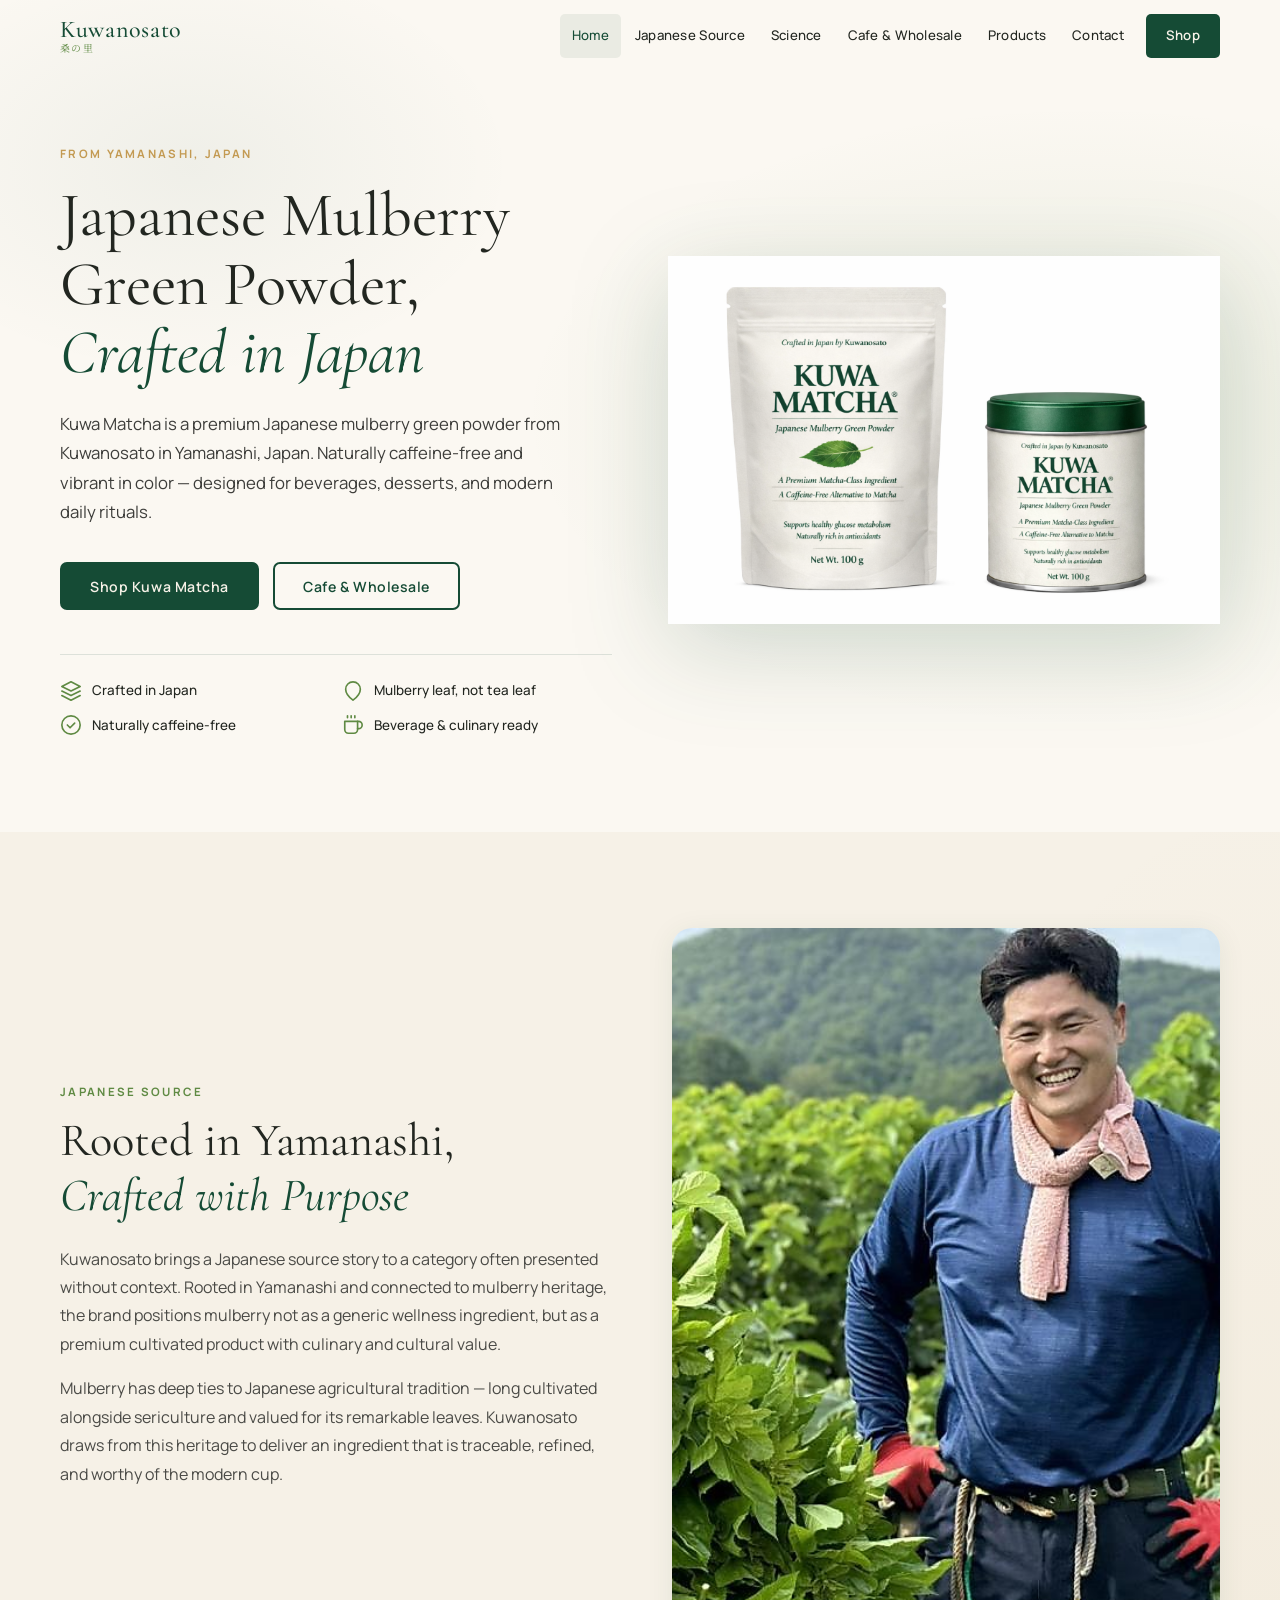
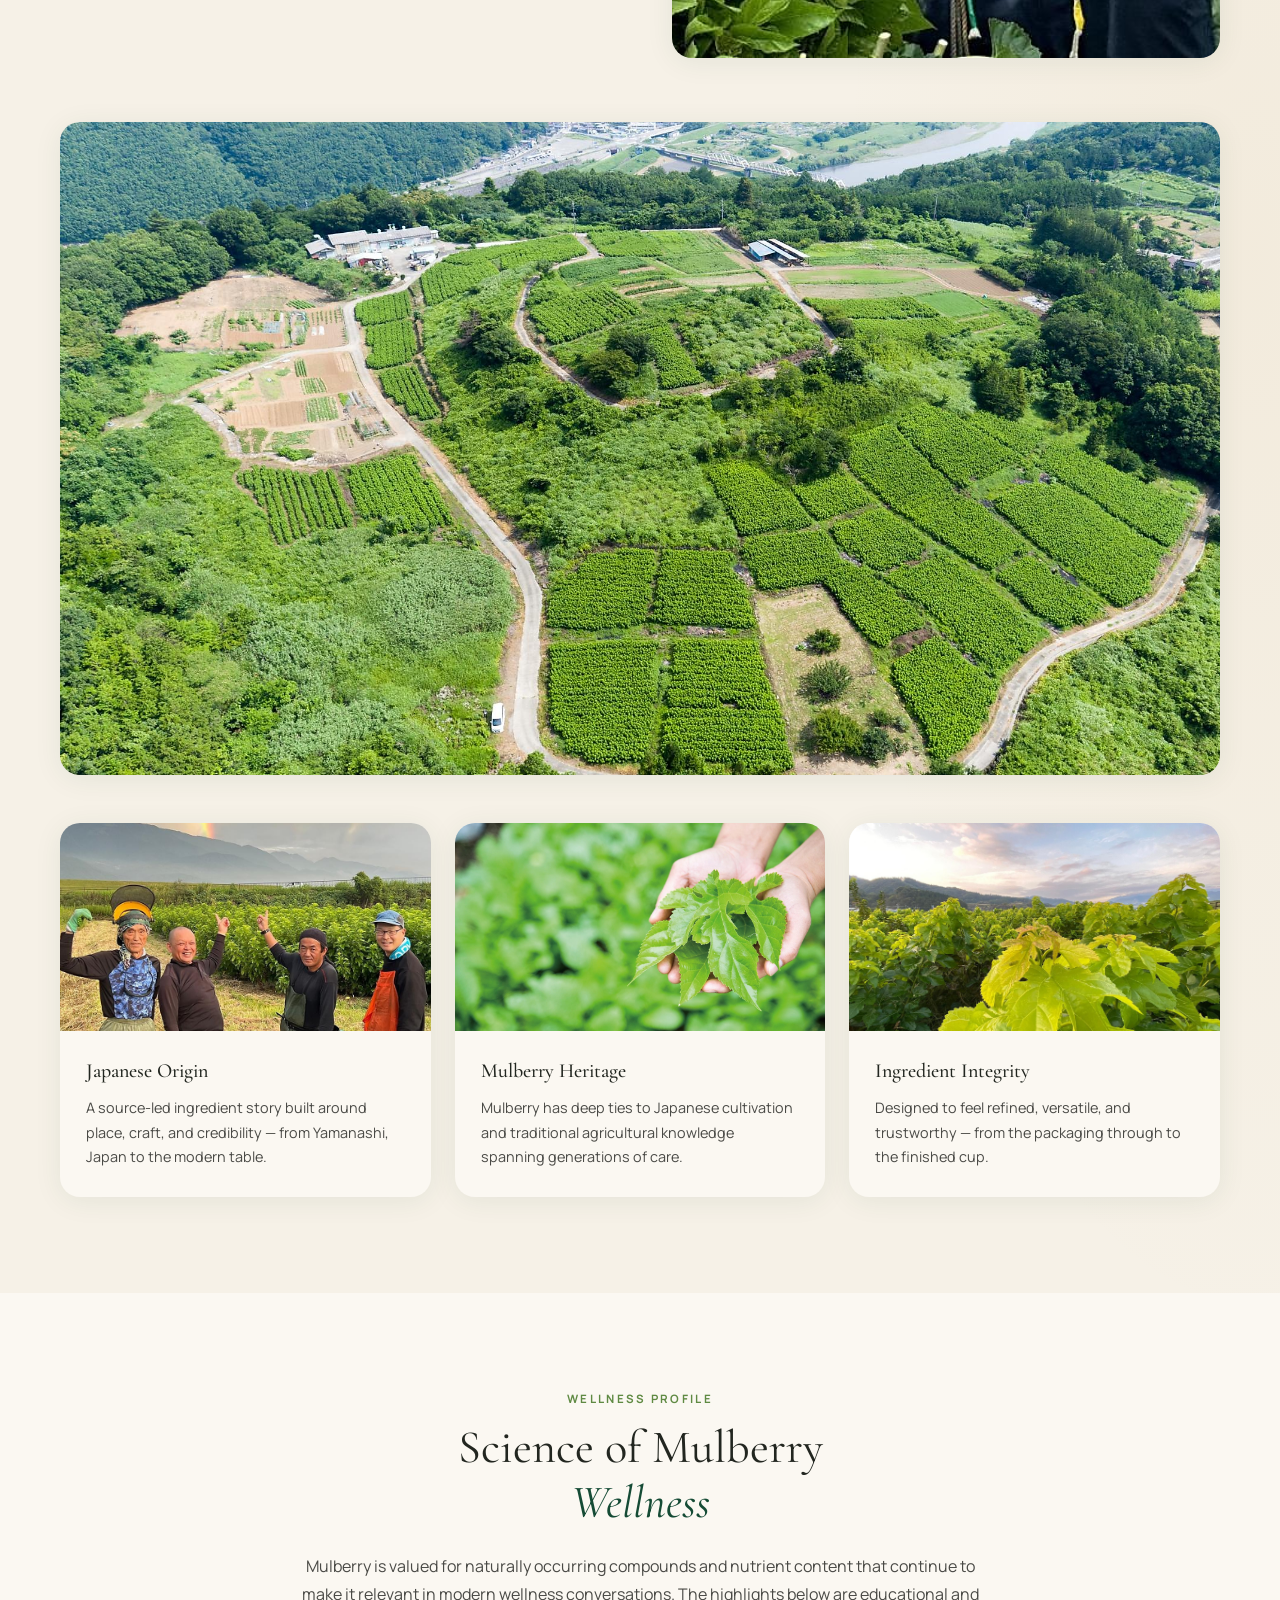
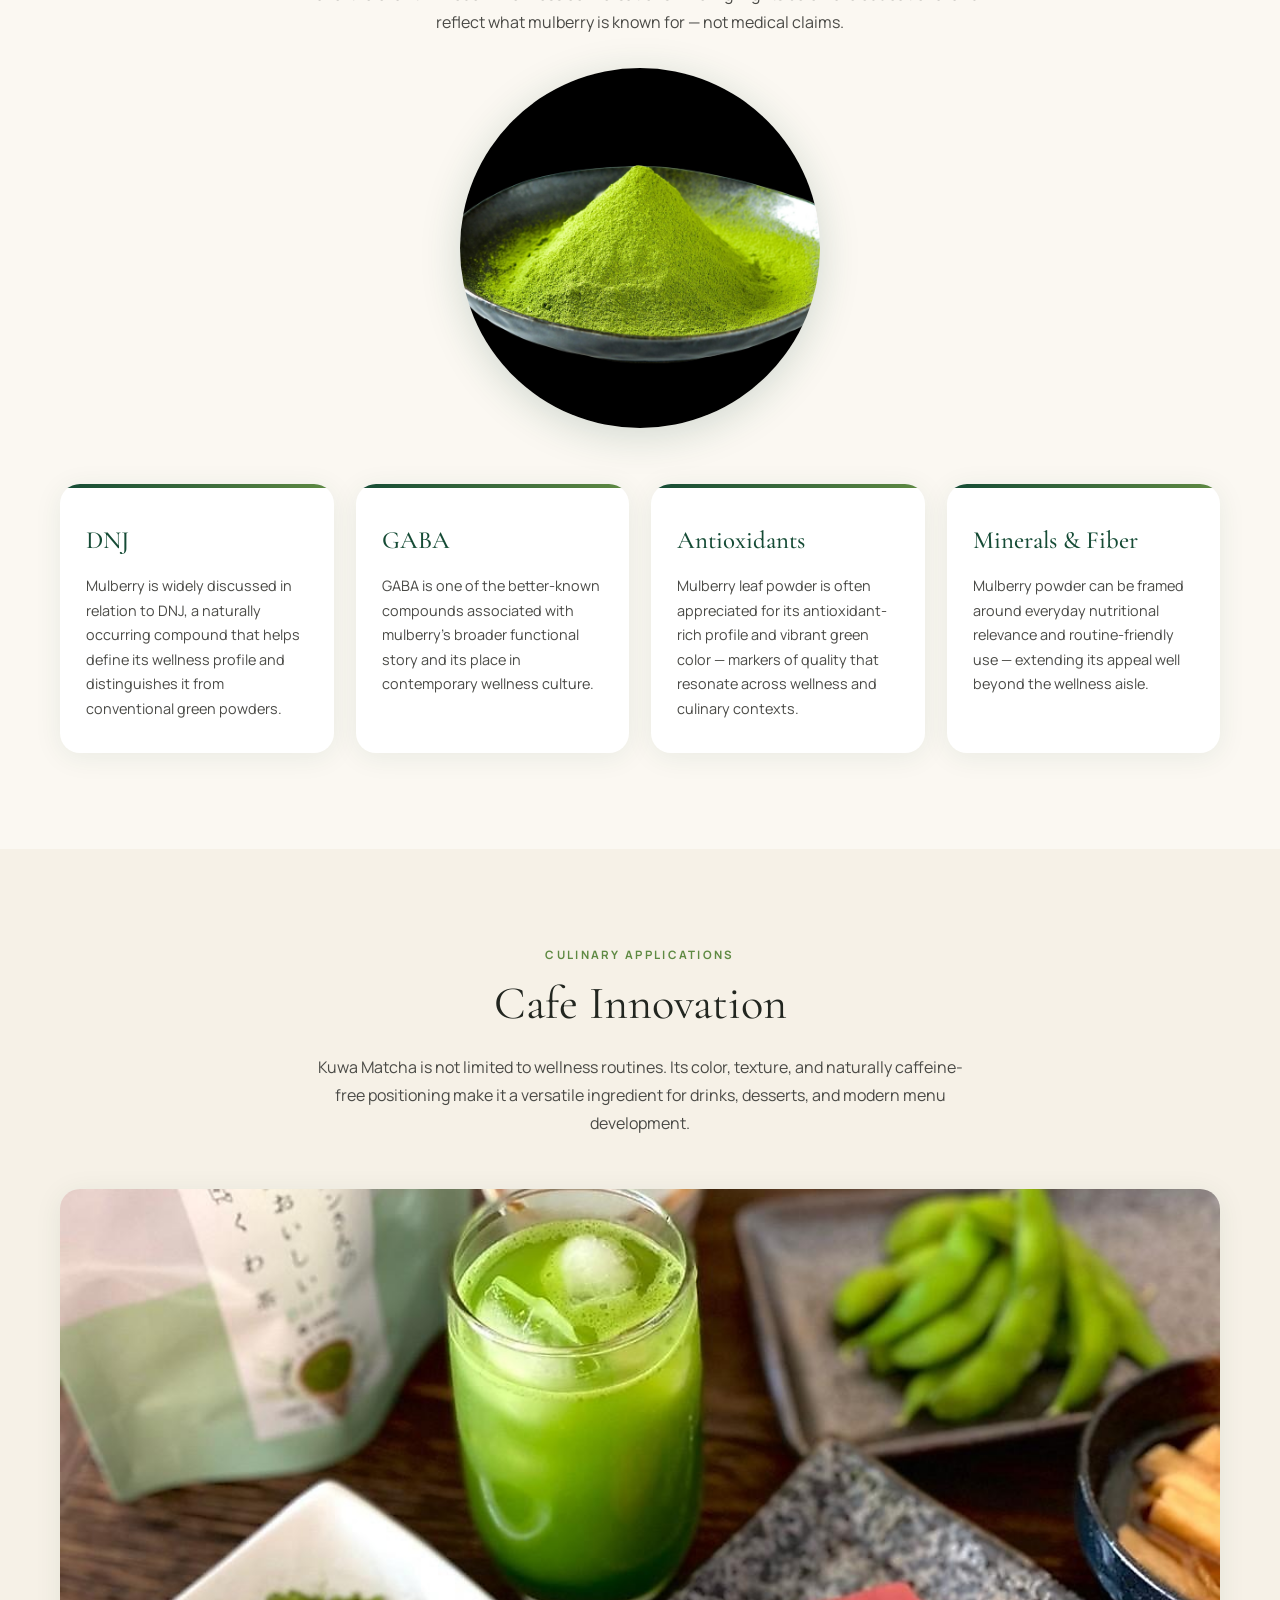
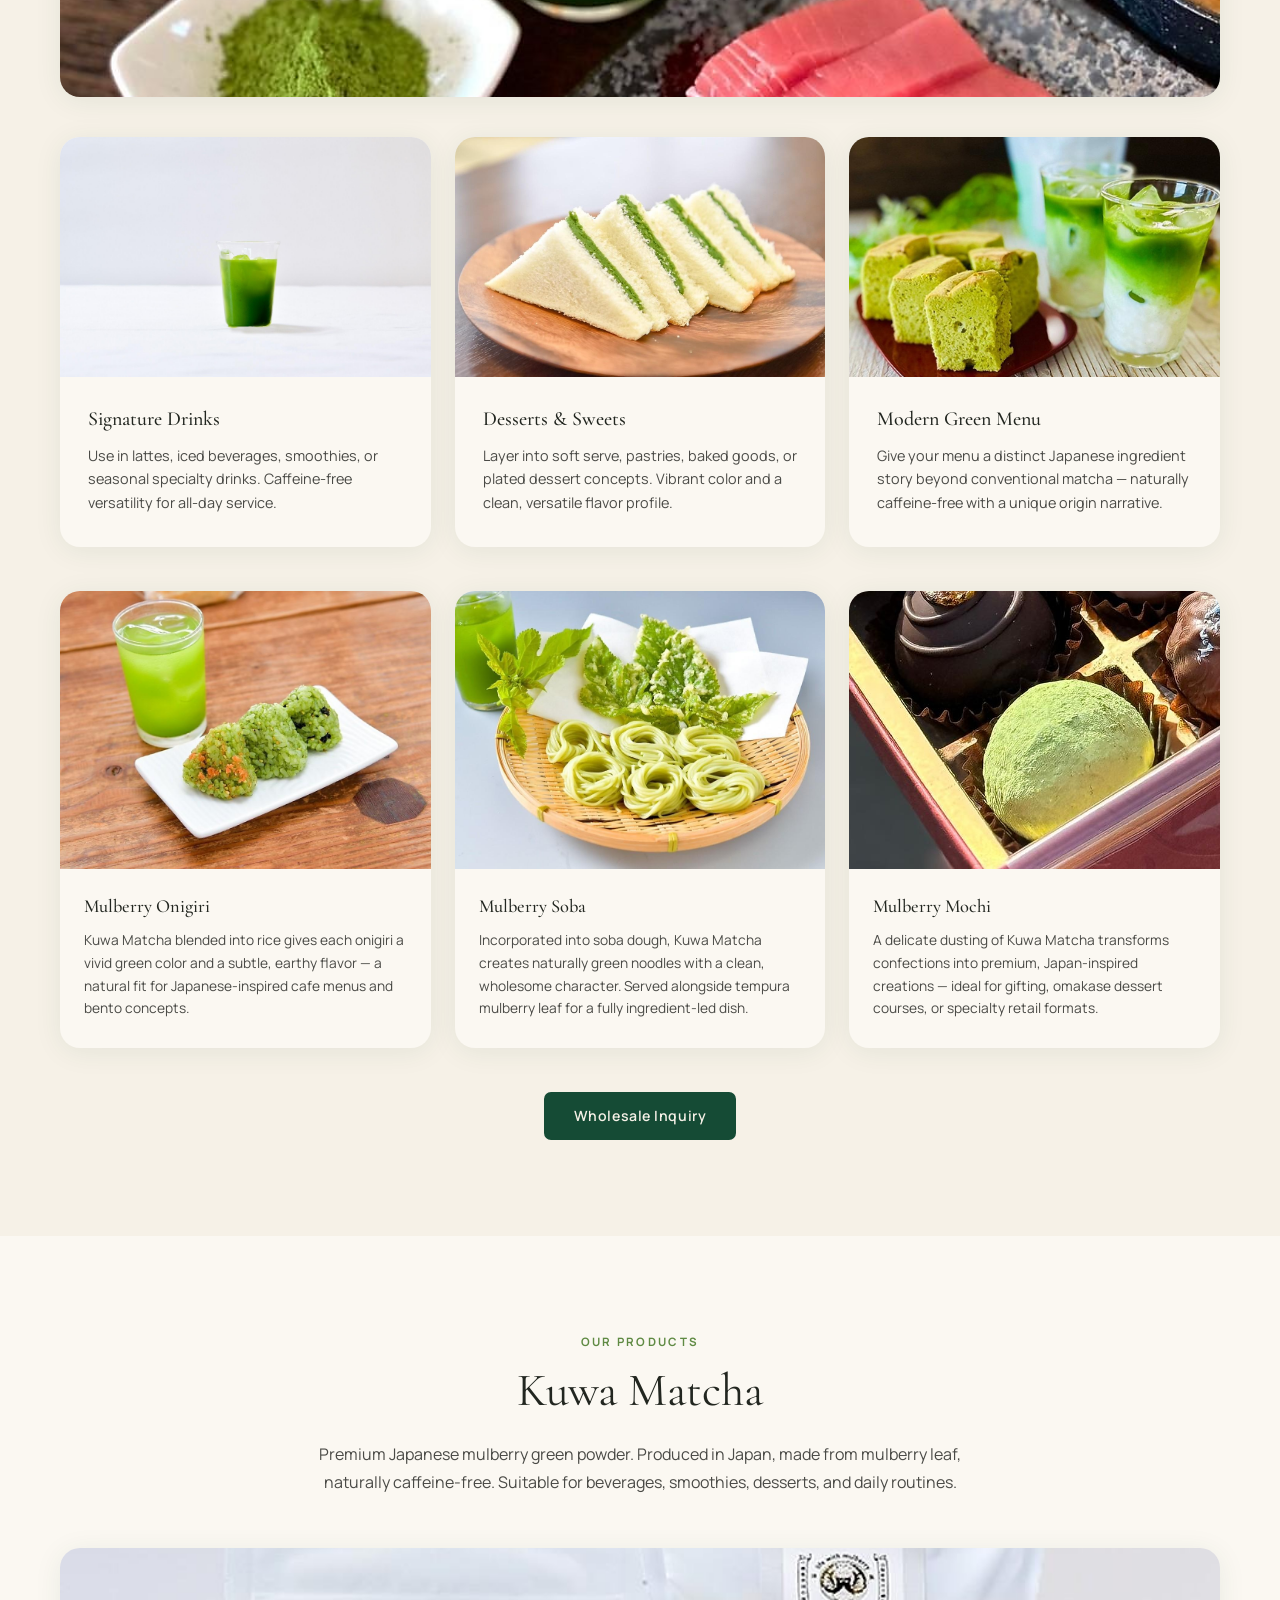
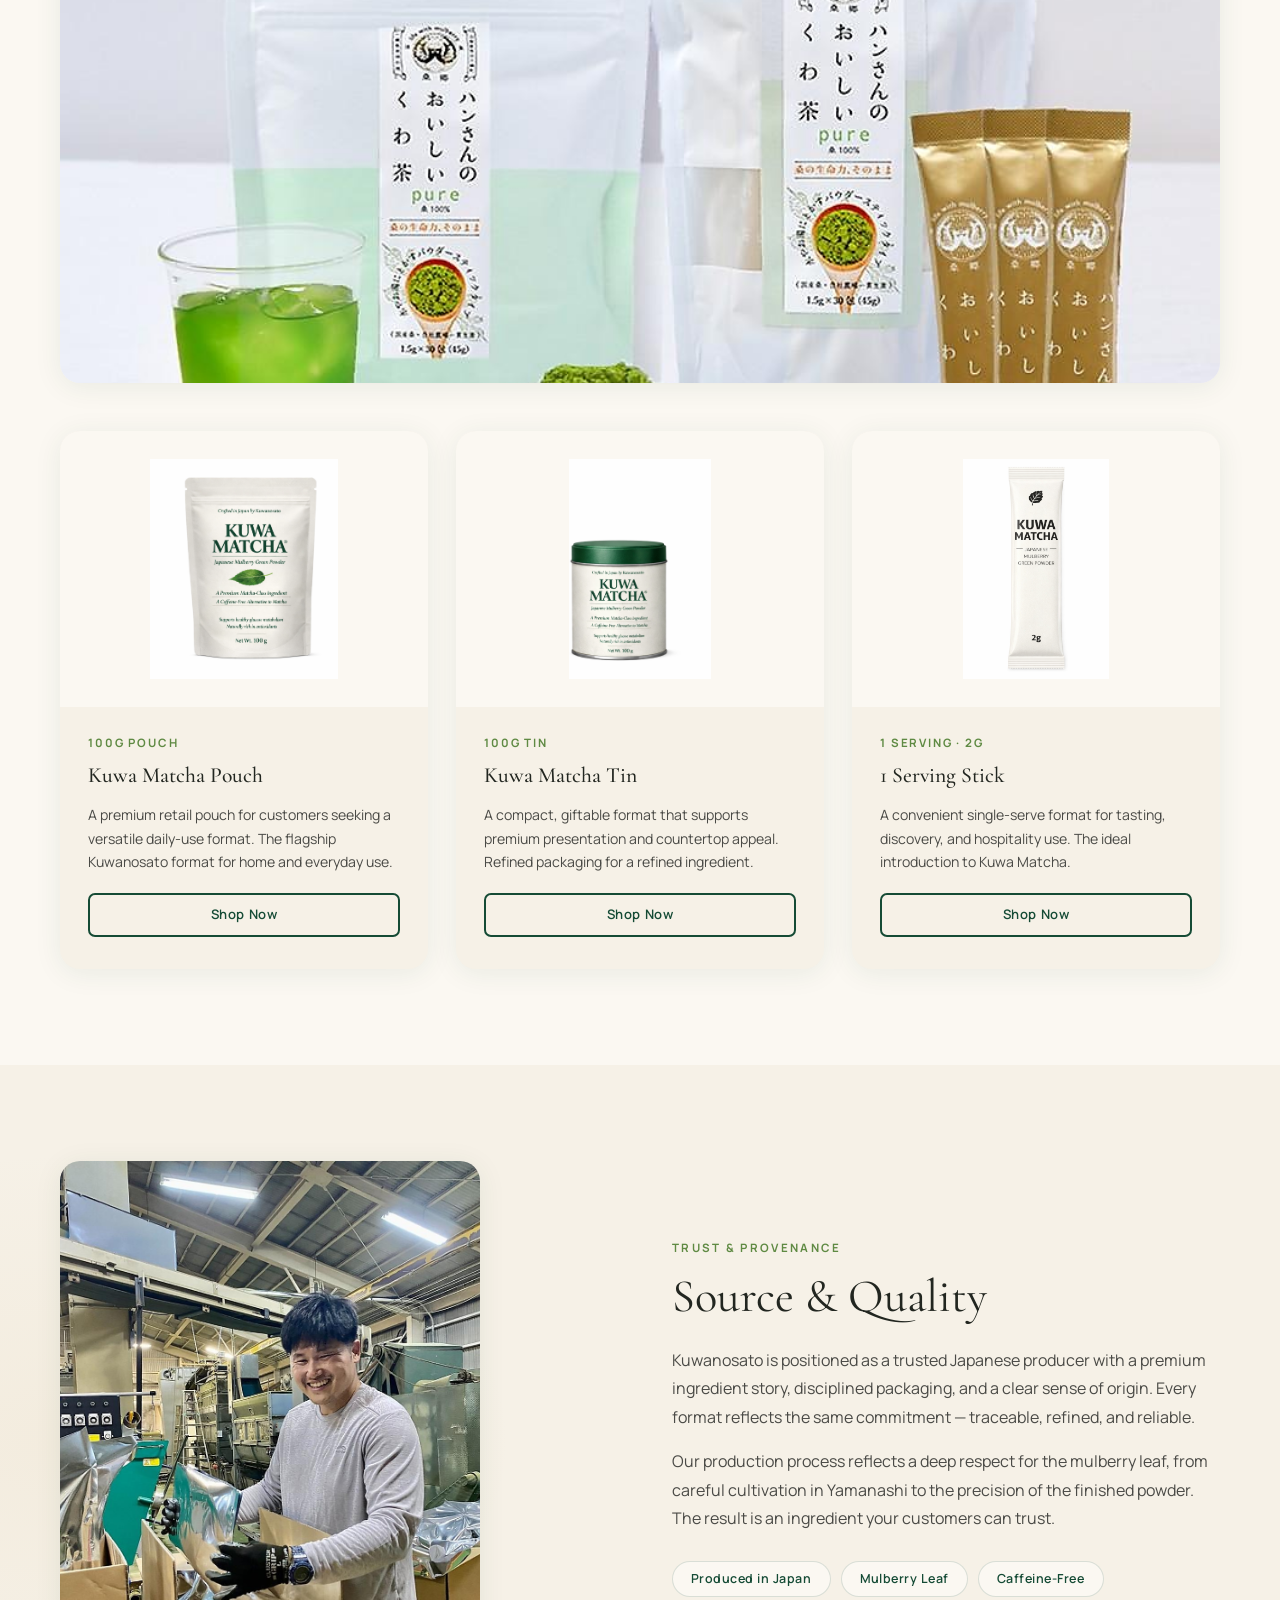
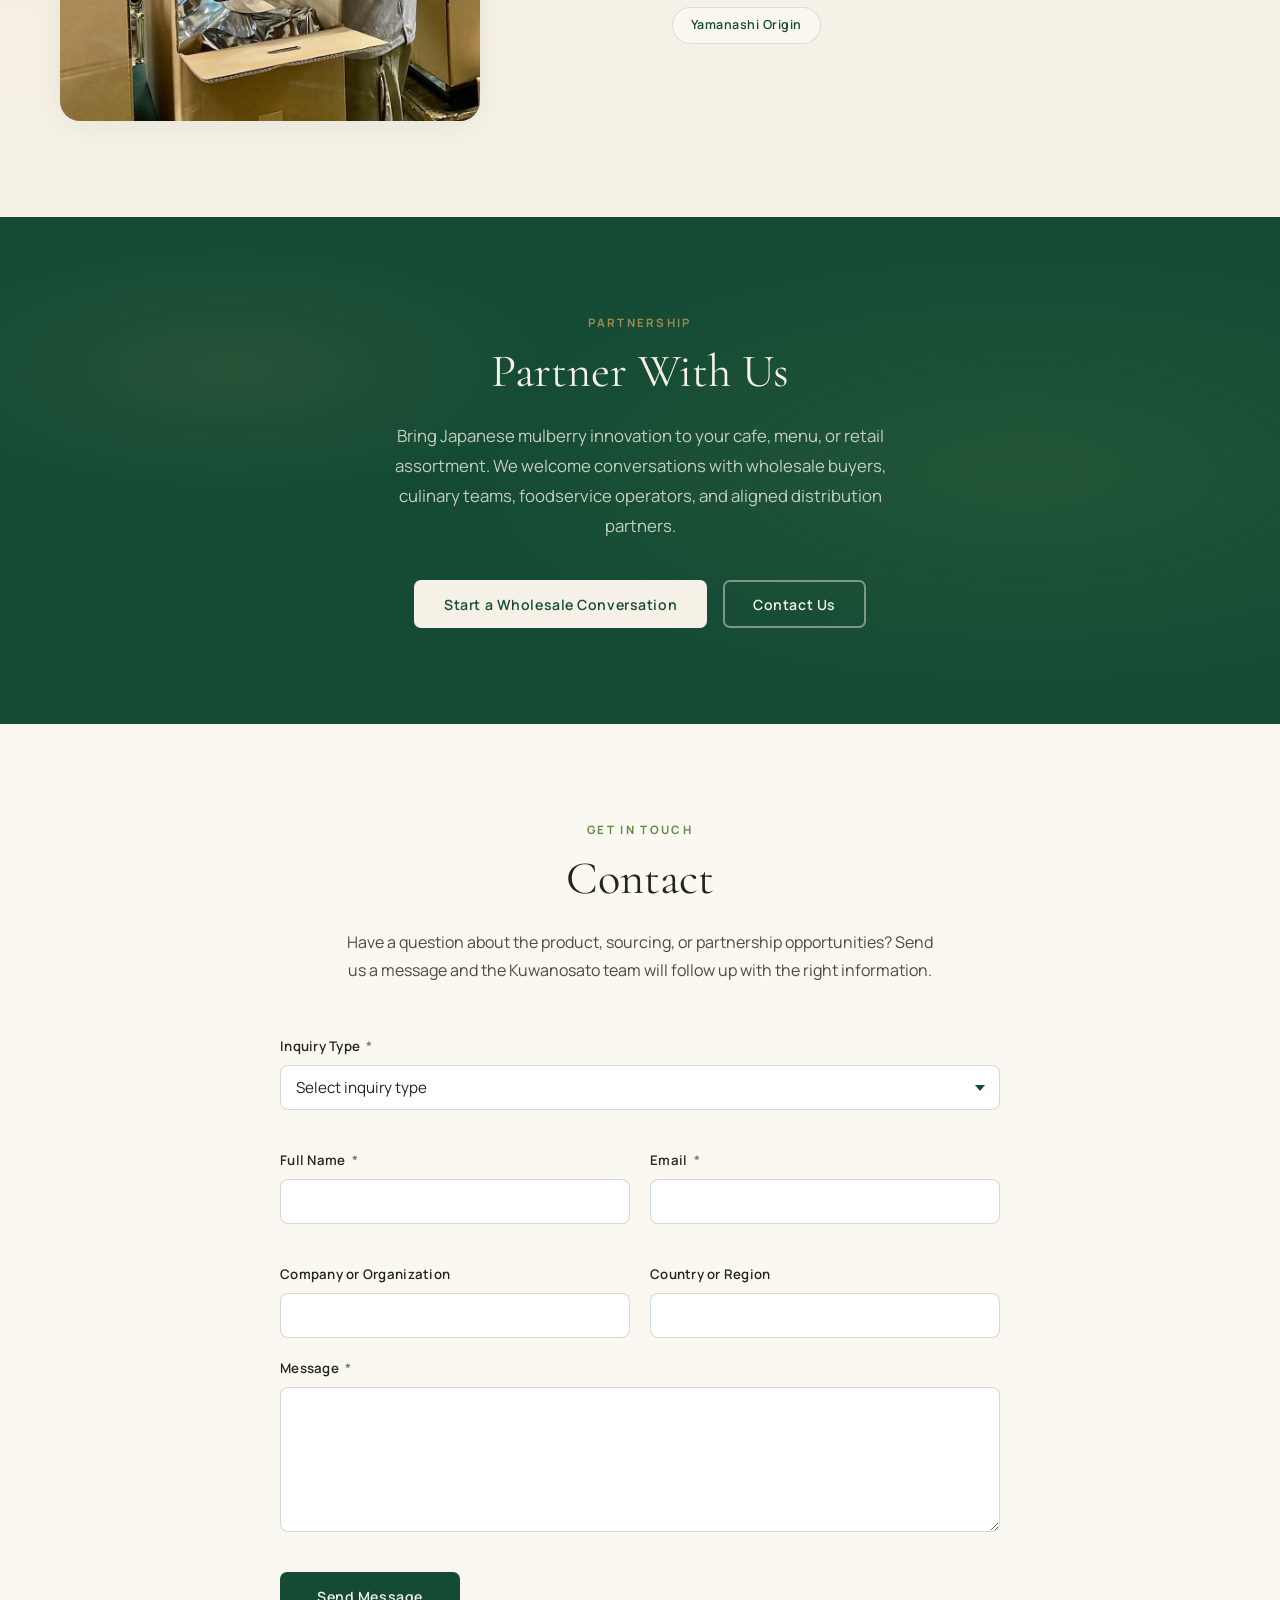
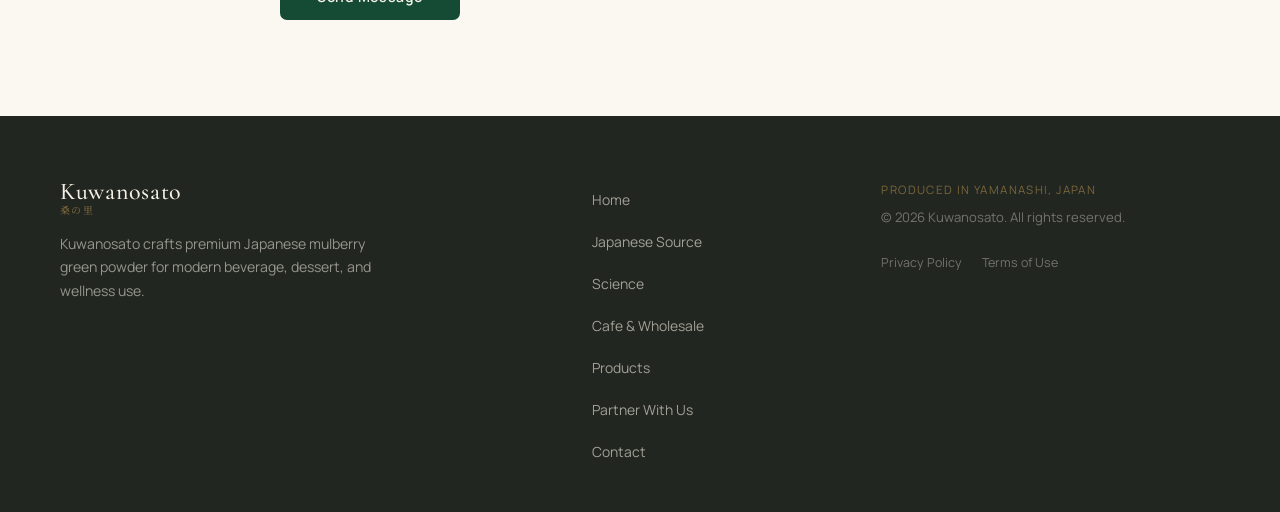
==== index.html @ 6e64fc18 "Add files via upload" ====
<!DOCTYPE html>
<html lang="en">
<head>
  <meta charset="UTF-8">
  <meta name="viewport" content="width=device-width, initial-scale=1.0">
  <title>Kuwanosato — Japanese Mulberry Green Powder</title>
  <meta name="description" content="Kuwanosato crafts premium Japanese mulberry green powder from Yamanashi, Japan. Naturally caffeine-free and vibrant, designed for beverages, desserts, and modern daily rituals.">

  <!-- Sitemap -->
  <link rel="sitemap" type="application/xml" href="/sitemap.xml">

  <!-- Favicon -->
  <link rel="icon" type="image/svg+xml" href="favicon.svg">

  <!-- Open Graph / Social sharing -->
  <meta property="og:type"        content="website">
  <meta property="og:title"       content="Kuwanosato — Japanese Mulberry Green Powder">
  <meta property="og:description" content="Premium Japanese mulberry green powder from Yamanashi, Japan. Naturally caffeine-free and vibrant — for beverages, desserts, and modern daily rituals.">
  <meta property="og:url"         content="https://kuwausa.com/">
  <meta property="og:image"       content="https://kuwausa.com/images/kuwanosato-product-flatlay.jpg">
  <meta name="twitter:card"        content="summary_large_image">
  <meta name="twitter:title"       content="Kuwanosato — Japanese Mulberry Green Powder">
  <meta name="twitter:description" content="Premium Japanese mulberry green powder from Yamanashi, Japan. Naturally caffeine-free and vibrant — for beverages, desserts, and modern daily rituals.">
  <meta name="twitter:image"       content="https://kuwausa.com/images/kuwanosato-product-flatlay.jpg">

  <link rel="preconnect" href="https://fonts.googleapis.com">
  <link rel="preconnect" href="https://fonts.gstatic.com" crossorigin>
  <link href="https://fonts.googleapis.com/css2?family=Cormorant+Garamond:ital,wght@0,300;0,400;0,500;0,600;1,300;1,400;1,500&family=Manrope:wght@300;400;500;600;700&family=Noto+Serif+JP:wght@300;400&display=swap" rel="stylesheet">

  <link rel="stylesheet" href="styles.css">
</head>
<body>

  <!-- ============================================================
       NAVIGATION
  ============================================================ -->
  <header id="site-header" role="banner">
    <nav class="nav-container" role="navigation" aria-label="Main navigation">

      <a href="#home" class="nav-logo" aria-label="Kuwanosato — return to top">
        <span class="logo-wordmark">Kuwanosato</span>
        <span class="logo-jp" lang="ja">桑の里</span>
      </a>

      <button class="nav-toggle" id="nav-toggle" aria-label="Open menu" aria-expanded="false" aria-controls="nav-menu">
        <span aria-hidden="true"></span>
        <span aria-hidden="true"></span>
        <span aria-hidden="true"></span>
      </button>

      <ul class="nav-links" id="nav-menu" role="list">
        <li><a href="#home"           class="nav-link">Home</a></li>
        <li><a href="#source"         class="nav-link">Japanese Source</a></li>
        <li><a href="#science"        class="nav-link">Science</a></li>
        <li><a href="#cafe-wholesale" class="nav-link">Cafe &amp; Wholesale</a></li>
        <li><a href="#products"       class="nav-link">Products</a></li>
        <li><a href="#contact"        class="nav-link">Contact</a></li>
        <li><a href="#products"       class="nav-link nav-shop" id="nav-shop-btn">Shop</a></li>
      </ul>

    </nav>
  </header>

  <main id="main-content" role="main">

    <!-- ============================================================
         HERO
    ============================================================ -->
    <section id="home" class="hero-section" aria-labelledby="hero-heading">
      <div class="container">
        <div class="hero-inner">

          <div class="hero-content">
            <p class="hero-eyebrow">From Yamanashi, Japan</p>
            <h1 id="hero-heading" class="hero-heading">
              Japanese Mulberry<br>
              Green Powder,<br>
              <em>Crafted in Japan</em>
            </h1>
            <p class="hero-subheading">
              Kuwa Matcha is a premium Japanese mulberry green powder from Kuwanosato
              in Yamanashi, Japan. Naturally caffeine-free and vibrant in color — designed
              for beverages, desserts, and modern daily rituals.
            </p>
            <div class="hero-ctas">
              <a href="#products" class="btn btn-primary shop-link" id="hero-shop-cta">Shop Kuwa Matcha</a>
              <a href="#partner"  class="btn btn-secondary">Cafe &amp; Wholesale</a>
            </div>
            <ul class="hero-benefits" aria-label="Key product benefits">
              <li class="benefit-item">
                <span class="benefit-icon" aria-hidden="true">
                  <svg viewBox="0 0 24 24" fill="none" stroke="currentColor" stroke-width="1.8" stroke-linecap="round" stroke-linejoin="round"><path d="M12 2L2 7l10 5 10-5-10-5z"/><path d="M2 17l10 5 10-5"/><path d="M2 12l10 5 10-5"/></svg>
                </span>
                <span>Crafted in Japan</span>
              </li>
              <li class="benefit-item">
                <span class="benefit-icon" aria-hidden="true">
                  <svg viewBox="0 0 24 24" fill="none" stroke="currentColor" stroke-width="1.8" stroke-linecap="round" stroke-linejoin="round"><path d="M12 22s8-6 8-12A8 8 0 004 10c0 6 8 12 8 12z"/></svg>
                </span>
                <span>Mulberry leaf, not tea leaf</span>
              </li>
              <li class="benefit-item">
                <span class="benefit-icon" aria-hidden="true">
                  <svg viewBox="0 0 24 24" fill="none" stroke="currentColor" stroke-width="1.8" stroke-linecap="round" stroke-linejoin="round"><circle cx="12" cy="12" r="10"/><path d="M8 12l3 3 5-5"/></svg>
                </span>
                <span>Naturally caffeine-free</span>
              </li>
              <li class="benefit-item">
                <span class="benefit-icon" aria-hidden="true">
                  <svg viewBox="0 0 24 24" fill="none" stroke="currentColor" stroke-width="1.8" stroke-linecap="round" stroke-linejoin="round"><path d="M17 8h1a4 4 0 010 8h-1"/><path d="M3 8h14v9a4 4 0 01-4 4H7a4 4 0 01-4-4V8z"/><line x1="6" y1="2" x2="6" y2="4"/><line x1="10" y1="2" x2="10" y2="4"/><line x1="14" y1="2" x2="14" y2="4"/></svg>
                </span>
                <span>Beverage &amp; culinary ready</span>
              </li>
            </ul>
          </div>

          <div class="hero-visual" aria-hidden="true">
            <div class="hero-glow"></div>
            <img
              src="images/kuwanosato-item-matcha.png"
              alt="Kuwanosato Kuwa Matcha pouch and tin on a light background"
              class="hero-product-img"
              width="600" height="520"
              fetchpriority="high"
            >
          </div>

        </div>
      </div>
    </section>

    <!-- ============================================================
         JAPANESE SOURCE & WHY MULBERRY
    ============================================================ -->
    <section id="source" class="source-section reveal-section" aria-labelledby="source-heading">
      <div class="container">

        <div class="source-story">
          <div class="source-copy">
            <p class="section-eyebrow">Japanese Source</p>
            <h2 id="source-heading" class="section-heading">Rooted in Yamanashi,<br><em>Crafted with Purpose</em></h2>
            <p class="section-body">
              Kuwanosato brings a Japanese source story to a category often presented without context.
              Rooted in Yamanashi and connected to mulberry heritage, the brand positions mulberry
              not as a generic wellness ingredient, but as a premium cultivated product with culinary
              and cultural value.
            </p>
            <p class="section-body">
              Mulberry has deep ties to Japanese agricultural tradition — long cultivated alongside
              sericulture and valued for its remarkable leaves. Kuwanosato draws from this heritage
              to deliver an ingredient that is traceable, refined, and worthy of the modern cup.
            </p>
          </div>
          <div class="source-image-wrap">
            <img
              src="images/kuwanosato-farm-founder.jpg"
              alt="Kuwanosato founder smiling in the mulberry farm fields in Yamanashi, Japan"
              class="source-img"
              loading="lazy"
            >
          </div>
        </div>

        <div class="source-landscape">
          <img
            src="images/kuwanosato-farm-aerial.jpg"
            alt="Aerial view of Kuwanosato mulberry farm fields nestled in the mountains of Yamanashi, Japan"
            class="source-landscape-img"
            loading="lazy"
          >
        </div>

        <div class="source-cards">
          <div class="card card--photo reveal-card">
            <div class="card-photo-wrap">
              <img src="images/kuwanosato-farm-team.jpg" alt="Kuwanosato farming team celebrating in the mulberry fields with a rainbow over the mountains" class="card-photo" loading="lazy">
            </div>
            <div class="card-text">
              <h3 class="card-title">Japanese Origin</h3>
              <p class="card-body">A source-led ingredient story built around place, craft, and credibility — from Yamanashi, Japan to the modern table.</p>
            </div>
          </div>
          <div class="card card--photo reveal-card">
            <div class="card-photo-wrap">
              <img src="images/kuwanosato-leaf-harvest.jpg" alt="Hands holding freshly harvested mulberry leaves with the mulberry field in the background" class="card-photo" loading="lazy">
            </div>
            <div class="card-text">
              <h3 class="card-title">Mulberry Heritage</h3>
              <p class="card-body">Mulberry has deep ties to Japanese cultivation and traditional agricultural knowledge spanning generations of care.</p>
            </div>
          </div>
          <div class="card card--photo reveal-card">
            <div class="card-photo-wrap">
              <img src="images/kuwanosato-farm-field.jpg" alt="Kuwanosato mulberry farm fields at golden hour with mountains in the background" class="card-photo" loading="lazy">
            </div>
            <div class="card-text">
              <h3 class="card-title">Ingredient Integrity</h3>
              <p class="card-body">Designed to feel refined, versatile, and trustworthy — from the packaging through to the finished cup.</p>
            </div>
          </div>
        </div>

      </div>
    </section>

    <!-- ============================================================
         SCIENCE OF MULBERRY WELLNESS
    ============================================================ -->
    <section id="science" class="science-section reveal-section" aria-labelledby="science-heading">
      <div class="container">

        <div class="science-header">
          <p class="section-eyebrow">Wellness Profile</p>
          <h2 id="science-heading" class="section-heading">Science of Mulberry<br><em>Wellness</em></h2>
          <p class="science-intro">
            Mulberry is valued for naturally occurring compounds and nutrient content that continue
            to make it relevant in modern wellness conversations. The highlights below are educational
            and reflect what mulberry is known for — not medical claims.
          </p>
          <div class="science-powder-img-wrap" aria-hidden="true">
            <img src="images/kuwanosato-powder-bowl.jpg" alt="" class="science-powder-img" loading="lazy">
          </div>
        </div>

        <div class="science-cards">
          <div class="science-card reveal-card">
            <div class="science-card-bar" aria-hidden="true"></div>
            <h3 class="science-card-title">DNJ</h3>
            <p class="science-card-body">Mulberry is widely discussed in relation to DNJ, a naturally occurring compound that helps define its wellness profile and distinguishes it from conventional green powders.</p>
          </div>
          <div class="science-card reveal-card">
            <div class="science-card-bar" aria-hidden="true"></div>
            <h3 class="science-card-title">GABA</h3>
            <p class="science-card-body">GABA is one of the better-known compounds associated with mulberry's broader functional story and its place in contemporary wellness culture.</p>
          </div>
          <div class="science-card reveal-card">
            <div class="science-card-bar" aria-hidden="true"></div>
            <h3 class="science-card-title">Antioxidants</h3>
            <p class="science-card-body">Mulberry leaf powder is often appreciated for its antioxidant-rich profile and vibrant green color — markers of quality that resonate across wellness and culinary contexts.</p>
          </div>
          <div class="science-card reveal-card">
            <div class="science-card-bar" aria-hidden="true"></div>
            <h3 class="science-card-title">Minerals &amp; Fiber</h3>
            <p class="science-card-body">Mulberry powder can be framed around everyday nutritional relevance and routine-friendly use — extending its appeal well beyond the wellness aisle.</p>
          </div>
        </div>

      </div>
    </section>

    <!-- ============================================================
         CAFE INNOVATION
    ============================================================ -->
    <section id="cafe-wholesale" class="cafe-section reveal-section" aria-labelledby="cafe-heading">
      <div class="container">

        <div class="cafe-header">
          <p class="section-eyebrow">Culinary Applications</p>
          <h2 id="cafe-heading" class="section-heading">Cafe Innovation</h2>
          <p class="cafe-intro">
            Kuwa Matcha is not limited to wellness routines. Its color, texture, and naturally
            caffeine-free positioning make it a versatile ingredient for drinks, desserts,
            and modern menu development.
          </p>
        </div>

        <div class="cafe-banner">
          <img
            src="images/kuwanosato-cafe-lifestyle.jpg"
            alt="Kuwa Matcha product pouch, green iced drink, powder, and Japanese food — a full culinary lifestyle spread"
            class="cafe-banner-img"
            loading="lazy"
          >
        </div>

        <div class="cafe-cards">
          <div class="cafe-card reveal-card">
            <div class="cafe-card-visual">
              <img src="images/kuwanosato-drink-iced.jpg" alt="Vibrant iced green Kuwa Matcha drink on a clean white background" class="cafe-card-img" loading="lazy">
            </div>
            <div class="cafe-card-content">
              <h3 class="cafe-card-title">Signature Drinks</h3>
              <p class="cafe-card-body">Use in lattes, iced beverages, smoothies, or seasonal specialty drinks. Caffeine-free versatility for all-day service.</p>
            </div>
          </div>
          <div class="cafe-card reveal-card">
            <div class="cafe-card-visual">
              <img src="images/kuwanosato-dessert-sandwich.jpg" alt="Kuwa Matcha green cream sandwiches on a wooden plate" class="cafe-card-img" loading="lazy">
            </div>
            <div class="cafe-card-content">
              <h3 class="cafe-card-title">Desserts &amp; Sweets</h3>
              <p class="cafe-card-body">Layer into soft serve, pastries, baked goods, or plated dessert concepts. Vibrant color and a clean, versatile flavor profile.</p>
            </div>
          </div>
          <div class="cafe-card reveal-card">
            <div class="cafe-card-visual">
              <img src="images/kuwanosato-cafe-cake-drink.jpg" alt="Kuwa Matcha green chiffon cake alongside layered iced drinks" class="cafe-card-img" loading="lazy">
            </div>
            <div class="cafe-card-content">
              <h3 class="cafe-card-title">Modern Green Menu</h3>
              <p class="cafe-card-body">Give your menu a distinct Japanese ingredient story beyond conventional matcha — naturally caffeine-free with a unique origin narrative.</p>
            </div>
          </div>
        </div>

        <div class="cafe-gallery">
          <div class="cafe-gallery-item">
            <div class="cafe-gallery-img-wrap">
              <img
                src="images/kuwanosato-cafe-onigiri.jpg"
                alt="Green mulberry onigiri rice balls alongside an iced Kuwa Matcha drink"
                loading="lazy"
              >
            </div>
            <div class="cafe-gallery-text">
              <h3 class="cafe-gallery-title">Mulberry Onigiri</h3>
              <p class="cafe-gallery-desc">Kuwa Matcha blended into rice gives each onigiri a vivid green color and a subtle, earthy flavor — a natural fit for Japanese-inspired cafe menus and bento concepts.</p>
            </div>
          </div>
          <div class="cafe-gallery-item">
            <div class="cafe-gallery-img-wrap">
              <img
                src="images/kuwanosato-cafe-noodles.jpg"
                alt="Green mulberry soba noodles and tempura mulberry leaf on a bamboo tray with a green drink"
                loading="lazy"
              >
            </div>
            <div class="cafe-gallery-text">
              <h3 class="cafe-gallery-title">Mulberry Soba</h3>
              <p class="cafe-gallery-desc">Incorporated into soba dough, Kuwa Matcha creates naturally green noodles with a clean, wholesome character. Served alongside tempura mulberry leaf for a fully ingredient-led dish.</p>
            </div>
          </div>
          <div class="cafe-gallery-item">
            <div class="cafe-gallery-img-wrap">
              <img
                src="images/kuwanosato-cafe-chocolates.jpg"
                alt="Green mulberry powder dusted mochi truffle in a luxury box of assorted Japanese confections"
                loading="lazy"
              >
            </div>
            <div class="cafe-gallery-text">
              <h3 class="cafe-gallery-title">Mulberry Mochi</h3>
              <p class="cafe-gallery-desc">A delicate dusting of Kuwa Matcha transforms confections into premium, Japan-inspired creations — ideal for gifting, omakase dessert courses, or specialty retail formats.</p>
            </div>
          </div>
        </div>

        <div class="cafe-cta-row">
          <a href="#partner" class="btn btn-primary">Wholesale Inquiry</a>
        </div>

      </div>
    </section>

    <!-- ============================================================
         PRODUCTS
    ============================================================ -->
    <section id="products" class="products-section reveal-section" aria-labelledby="products-heading">
      <div class="container">

        <div class="products-header">
          <p class="section-eyebrow">Our Products</p>
          <h2 id="products-heading" class="section-heading">Kuwa Matcha</h2>
          <p class="products-intro">
            Premium Japanese mulberry green powder. Produced in Japan, made from mulberry leaf,
            naturally caffeine-free. Suitable for beverages, smoothies, desserts, and daily routines.
          </p>
        </div>

        <div class="products-flatlay">
          <img
            src="images/kuwanosato-product-flatlay.jpg"
            alt="Full Kuwa Matcha product lineup: pouches, tin, stick packs, green powder, and an iced green drink"
            class="products-flatlay-img"
            loading="lazy"
          >
        </div>

        <div class="products-grid">
          <article class="product-card reveal-card" aria-labelledby="product-pouch-name">
            <div class="product-image-wrap">
              <img
                src="images/kuwanosato-item-pouch.png"
                alt="Kuwanosato Kuwa Matcha 90g pouch — Japanese Mulberry Green Powder"
                class="product-img"
                loading="lazy"
              >
            </div>
            <div class="product-info">
              <p class="product-format">100g Pouch</p>
              <h3 id="product-pouch-name" class="product-name">Kuwa Matcha Pouch</h3>
              <p class="product-desc">A premium retail pouch for customers seeking a versatile daily-use format. The flagship Kuwanosato format for home and everyday use.</p>
              <a href="https://buy.stripe.com/test_aFaaEXaNXeBM3yCb3EdfG01" class="btn btn-outline btn-sm" target="_blank" rel="noopener noreferrer">Shop Now</a>
            </div>
          </article>

          <article class="product-card reveal-card" aria-labelledby="product-tin-name">
            <div class="product-image-wrap">
              <img
                src="images/kuwanosato-item-tin.png"
                alt="Kuwanosato Kuwa Matcha 40g tin — premium Japanese Mulberry Green Powder"
                class="product-img"
                loading="lazy"
              >
            </div>
            <div class="product-info">
              <p class="product-format">100g Tin</p>
              <h3 id="product-tin-name" class="product-name">Kuwa Matcha Tin</h3>
              <p class="product-desc">A compact, giftable format that supports premium presentation and countertop appeal. Refined packaging for a refined ingredient.</p>
              <a href="https://buy.stripe.com/test_8x23cv1dneBMglo9ZAdfG02" class="btn btn-outline btn-sm" target="_blank" rel="noopener noreferrer">Shop Now</a>
            </div>
          </article>

          <article class="product-card reveal-card" aria-labelledby="product-sample-name">
            <div class="product-image-wrap">
              <img
                src="images/kuwanosato-item-matcha-sample.png"
                alt="Kuwanosato 1 serving stick with Japanese illustrated packaging design"
                class="product-img"
                loading="lazy"
              >
            </div>
            <div class="product-info">
              <p class="product-format">1 Serving · 2g</p>
              <h3 id="product-sample-name" class="product-name">1 Serving Stick</h3>
              <p class="product-desc">A convenient single-serve format for tasting, discovery, and hospitality use. The ideal introduction to Kuwa Matcha.</p>
              <a href="https://buy.stripe.com/test_28E7sL7BLbpA5GK7RsdfG00" class="btn btn-outline btn-sm" target="_blank" rel="noopener noreferrer">Shop Now</a>
            </div>
          </article>
        </div>

      </div>
    </section>

    <!-- ============================================================
         SOURCE & QUALITY
    ============================================================ -->
    <section class="quality-section reveal-section" aria-labelledby="quality-heading">
      <div class="container">
        <div class="quality-inner">

          <div class="quality-image-wrap">
            <img
              src="images/kuwanosato-production.jpg"
              alt="Kuwanosato founder working at the production facility, handling product packaging"
              class="quality-img"
              loading="lazy"
            >
          </div>

          <div class="quality-content">
            <p class="section-eyebrow">Trust &amp; Provenance</p>
            <h2 id="quality-heading" class="section-heading">Source &amp; Quality</h2>
            <p class="section-body">
              Kuwanosato is positioned as a trusted Japanese producer with a premium ingredient story,
              disciplined packaging, and a clear sense of origin. Every format reflects the same
              commitment — traceable, refined, and reliable.
            </p>
            <p class="section-body">
              Our production process reflects a deep respect for the mulberry leaf, from careful
              cultivation in Yamanashi to the precision of the finished powder. The result is
              an ingredient your customers can trust.
            </p>
            <ul class="quality-badges" aria-label="Product attributes">
              <li class="quality-badge">Produced in Japan</li>
              <li class="quality-badge">Mulberry Leaf</li>
              <li class="quality-badge">Caffeine-Free</li>
              <li class="quality-badge">Yamanashi Origin</li>
            </ul>
          </div>

        </div>
      </div>
    </section>

    <!-- ============================================================
         PARTNER WITH US
    ============================================================ -->
    <section id="partner" class="partner-section reveal-section" aria-labelledby="partner-heading">
      <div class="container">
        <div class="partner-inner">
          <p class="section-eyebrow section-eyebrow--light">Partnership</p>
          <h2 id="partner-heading" class="section-heading section-heading--light">Partner With Us</h2>
          <p class="partner-body">
            Bring Japanese mulberry innovation to your cafe, menu, or retail assortment. We welcome
            conversations with wholesale buyers, culinary teams, foodservice operators, and
            aligned distribution partners.
          </p>
          <div class="partner-ctas">
            <a href="#contact" class="btn btn-cream" data-wholesale="true">Start a Wholesale Conversation</a>
            <a href="#contact" class="btn btn-cream-outline">Contact Us</a>
          </div>
        </div>
      </div>
    </section>

    <!-- ============================================================
         CONTACT
    ============================================================ -->
    <section id="contact" class="contact-section reveal-section" aria-labelledby="contact-heading">
      <div class="container">

        <div class="contact-header">
          <p class="section-eyebrow">Get in Touch</p>
          <h2 id="contact-heading" class="section-heading">Contact</h2>
          <p class="contact-intro">
            Have a question about the product, sourcing, or partnership opportunities?
            Send us a message and the Kuwanosato team will follow up with the right information.
          </p>
        </div>

        <form
          class="contact-form"
          id="contact-form"
          novalidate
          aria-label="Contact inquiry form"
        >
          <!-- Honeypot — hidden from real users -->
          <div class="form-honeypot" aria-hidden="true">
            <label for="hp-website">Website</label>
            <input type="text" id="hp-website" name="website" tabindex="-1" autocomplete="off">
          </div>

          <!-- Inquiry Type -->
          <div class="form-row">
            <div class="form-group">
              <label for="inquiry-type" class="form-label">
                Inquiry Type <abbr title="required" aria-label="required">*</abbr>
              </label>
              <div class="select-wrap">
                <select
                  id="inquiry-type"
                  name="inquiryType"
                  class="form-control form-select"
                  required
                  aria-required="true"
                  aria-describedby="inquiry-type-err"
                >
                  <option value="">Select inquiry type</option>
                  <option value="general">General</option>
                  <option value="wholesale">Cafe or Wholesale</option>
                  <option value="press">Press or Other</option>
                </select>
              </div>
              <span class="form-error" id="inquiry-type-err" role="alert" aria-live="polite"></span>
            </div>
          </div>

          <!-- Name + Email -->
          <div class="form-row form-row--2col">
            <div class="form-group">
              <label for="full-name" class="form-label">
                Full Name <abbr title="required" aria-label="required">*</abbr>
              </label>
              <input
                type="text"
                id="full-name"
                name="fullName"
                class="form-control"
                required
                aria-required="true"
                aria-describedby="full-name-err"
                autocomplete="name"
              >
              <span class="form-error" id="full-name-err" role="alert" aria-live="polite"></span>
            </div>
            <div class="form-group">
              <label for="email" class="form-label">
                Email <abbr title="required" aria-label="required">*</abbr>
              </label>
              <input
                type="email"
                id="email"
                name="email"
                class="form-control"
                required
                aria-required="true"
                aria-describedby="email-err"
                autocomplete="email"
              >
              <span class="form-error" id="email-err" role="alert" aria-live="polite"></span>
            </div>
          </div>

          <!-- Company + Country -->
          <div class="form-row form-row--2col">
            <div class="form-group">
              <label for="company" class="form-label">Company or Organization</label>
              <input
                type="text"
                id="company"
                name="company"
                class="form-control"
                autocomplete="organization"
              >
            </div>
            <div class="form-group">
              <label for="country" class="form-label">Country or Region</label>
              <input
                type="text"
                id="country"
                name="country"
                class="form-control"
                autocomplete="country-name"
              >
            </div>
          </div>

          <!-- Message -->
          <div class="form-row">
            <div class="form-group">
              <label for="message" class="form-label">
                Message <abbr title="required" aria-label="required">*</abbr>
              </label>
              <textarea
                id="message"
                name="message"
                class="form-control form-textarea"
                rows="5"
                required
                aria-required="true"
                aria-describedby="message-err"
              ></textarea>
              <span class="form-error" id="message-err" role="alert" aria-live="polite"></span>
            </div>
          </div>

          <div class="form-submit-row">
            <button type="submit" class="btn btn-primary btn-submit" id="form-submit-btn">
              <span class="btn-label">Send Message</span>
              <span class="btn-loading" aria-hidden="true">Sending&hellip;</span>
            </button>
          </div>
        </form>

        <!-- Success State -->
        <div class="form-success" id="form-success" hidden tabindex="-1" role="alert" aria-live="polite">
          <div class="success-icon" aria-hidden="true">
            <svg viewBox="0 0 48 48" fill="none" stroke="currentColor" stroke-width="2.5" stroke-linecap="round" stroke-linejoin="round"><circle cx="24" cy="24" r="22"/><path d="M15 25l7 7 12-14"/></svg>
          </div>
          <h3 class="success-title">Message Received</h3>
          <p class="success-body">Thank you for reaching out. Your message has been received and someone from the team will follow up soon.</p>
        </div>

        <!-- Error State -->
        <div class="form-error-msg" id="form-error-global" hidden role="alert" aria-live="polite">
          <p>Something went wrong. Please try again, or email us directly.</p>
        </div>

      </div>
    </section>

  </main>

  <!-- ============================================================
       FOOTER
  ============================================================ -->
  <footer class="site-footer" role="contentinfo">
    <div class="container">
      <div class="footer-inner">

        <div class="footer-brand">
          <a href="#home" class="footer-logo" aria-label="Kuwanosato — return to top">
            <span class="logo-wordmark">Kuwanosato</span>
            <span class="logo-jp" lang="ja">桑の里</span>
          </a>
          <p class="footer-tagline">Kuwanosato crafts premium Japanese mulberry green powder for modern beverage, dessert, and wellness use.</p>
        </div>

        <nav class="footer-nav" aria-label="Footer navigation">
          <ul role="list">
            <li><a href="#home">Home</a></li>
            <li><a href="#source">Japanese Source</a></li>
            <li><a href="#science">Science</a></li>
            <li><a href="#cafe-wholesale">Cafe &amp; Wholesale</a></li>
            <li><a href="#products">Products</a></li>
            <li><a href="#partner">Partner With Us</a></li>
            <li><a href="#contact">Contact</a></li>
          </ul>
        </nav>

        <div class="footer-legal">
          <p class="footer-origin">Produced in Yamanashi, Japan</p>
          <p class="footer-copy">&copy; 2026 Kuwanosato. All rights reserved.</p>
          <div class="footer-legal-links">
            <a href="#">Privacy Policy</a>
            <a href="#">Terms of Use</a>
          </div>
        </div>

      </div>
    </div>
  </footer>

  <script src="script.js"></script>
</body>
</html>
---- styles.css ----
/* ============================================================
   KUWANOSATO — STYLESHEET
   Design system: premium botanical, Japanese craft, wellness
============================================================ */

/* ---- Design Tokens ---- */
:root {
  /* Color Palette */
  --green-deep:   #154B35;
  --green-leaf:   #5F8A43;
  --green-mid:    #2d6e4a;
  --cream-warm:   #F6F1E7;
  --ivory-paper:  #FBF8F2;
  --charcoal:     #222620;
  --charcoal-mid: #3D3D3A;
  --charcoal-soft:#4A4A46;
  --gold:         #C39A52;
  --plum:         #5A4874;

  /* Typography */
  --font-serif: 'Cormorant Garamond', Georgia, 'Times New Roman', serif;
  --font-sans:  'Manrope', system-ui, -apple-system, sans-serif;
  --font-jp:    'Noto Serif JP', serif;

  /* Layout */
  --container-max:      1240px;
  --container-pad:      40px;
  --section-v:          96px;

  /* Components */
  --radius-card:    20px;
  --radius-btn:     7px;
  --shadow-card:    0 4px 28px rgba(21,75,53,0.08);
  --shadow-hover:   0 10px 44px rgba(21,75,53,0.15);
  --nav-height:     72px;

  /* Motion */
  --ease-out:   cubic-bezier(0.25, 0.46, 0.45, 0.94);
  --t-fast:     180ms ease;
  --t-base:     250ms ease;
  --t-reveal:   500ms var(--ease-out);
}

/* ---- Reset ---- */
*, *::before, *::after { box-sizing: border-box; margin: 0; padding: 0; }

html {
  scroll-behavior: smooth;
  font-size: 16px;
}

@media (prefers-reduced-motion: reduce) {
  html { scroll-behavior: auto; }
  *, *::before, *::after {
    animation-duration:        0.01ms !important;
    animation-iteration-count: 1      !important;
    transition-duration:       0.01ms !important;
  }
}

body {
  font-family: var(--font-sans);
  color:        var(--charcoal);
  background:   var(--ivory-paper);
  line-height:  1.65;
  -webkit-font-smoothing: antialiased;
}

img { max-width: 100%; height: auto; display: block; }
a   { color: inherit; text-decoration: none; }
ul, ol { list-style: none; }
button { font-family: inherit; cursor: pointer; border: none; background: none; }

/* Scroll margin for sticky nav */
section[id] { scroll-margin-top: calc(var(--nav-height) + 16px); }


/* ================================================================
   LAYOUT
================================================================ */
.container {
  max-width: var(--container-max);
  margin: 0 auto;
  padding-inline: var(--container-pad);
}

@media (max-width: 768px) {
  :root { --container-pad: 22px; --section-v: 64px; }
}


/* ================================================================
   TYPOGRAPHY HELPERS
================================================================ */
.section-eyebrow {
  display: block;
  font-family:    var(--font-sans);
  font-size:      0.72rem;
  font-weight:    700;
  letter-spacing: 0.2em;
  text-transform: uppercase;
  color:          var(--green-leaf);
  margin-bottom:  12px;
}

.section-heading {
  font-family:  var(--font-serif);
  font-size:    clamp(1.9rem, 3.8vw, 2.9rem);
  font-weight:  400;
  line-height:  1.18;
  color:        var(--charcoal);
  margin-bottom: 22px;
}
.section-heading em {
  font-style: italic;
  color:       var(--green-deep);
}

.section-body {
  font-size:    1rem;
  line-height:  1.78;
  color:        var(--charcoal-soft);
  max-width:    58ch;
  margin-bottom: 16px;
}


/* ================================================================
   BUTTONS
================================================================ */
.btn {
  display:         inline-flex;
  align-items:     center;
  justify-content: center;
  gap:             8px;
  height:          48px;
  padding:         0 28px;
  border-radius:   var(--radius-btn);
  border:          2px solid transparent;
  font-family:     var(--font-sans);
  font-size:       0.88rem;
  font-weight:     600;
  letter-spacing:  0.04em;
  white-space:     nowrap;
  cursor:          pointer;
  transition:      background var(--t-base), color var(--t-base),
                   border-color var(--t-base), box-shadow var(--t-base),
                   transform var(--t-fast);
  min-height:      44px;
}

.btn:focus-visible {
  outline:        3px solid var(--gold);
  outline-offset: 3px;
}
.btn:active { transform: translateY(1px); }

/* Primary */
.btn-primary {
  background:   var(--green-deep);
  color:        var(--cream-warm);
  border-color: var(--green-deep);
}
.btn-primary:hover {
  background:   #0d3524;
  border-color: #0d3524;
  box-shadow:   0 4px 18px rgba(21,75,53,0.35);
}

/* Secondary */
.btn-secondary {
  background:   transparent;
  color:        var(--green-deep);
  border-color: var(--green-deep);
}
.btn-secondary:hover {
  background: var(--green-deep);
  color:      var(--cream-warm);
}

/* Outline */
.btn-outline {
  background:   transparent;
  color:        var(--green-deep);
  border-color: var(--green-deep);
}
.btn-outline:hover {
  background: var(--green-deep);
  color:      var(--cream-warm);
}

/* Small */
.btn-sm { height: 40px; padding: 0 20px; font-size: 0.82rem; }

/* Cream (for dark backgrounds) */
.btn-cream {
  background:   var(--cream-warm);
  color:        var(--green-deep);
  border-color: var(--cream-warm);
}
.btn-cream:hover {
  background:   #fff;
  border-color: #fff;
  box-shadow:   0 4px 18px rgba(0,0,0,0.18);
}

/* Cream outline */
.btn-cream-outline {
  background:   transparent;
  color:        var(--cream-warm);
  border-color: rgba(246,241,231,0.45);
}
.btn-cream-outline:hover {
  background:   rgba(246,241,231,0.1);
  border-color: var(--cream-warm);
}


/* ================================================================
   NAVIGATION
================================================================ */
#site-header {
  position:   fixed;
  inset-block-start: 0;
  inset-inline: 0;
  z-index:    100;
  transition: background var(--t-base), box-shadow var(--t-base);
}

#site-header.scrolled {
  background:      rgba(251,248,242,0.95);
  backdrop-filter: blur(14px);
  -webkit-backdrop-filter: blur(14px);
  box-shadow:      0 1px 0 rgba(21,75,53,0.1);
}

.nav-container {
  max-width:   var(--container-max);
  margin:      0 auto;
  padding:     0 var(--container-pad);
  height:      var(--nav-height);
  display:     flex;
  align-items: center;
  justify-content: space-between;
}

/* Logo */
.nav-logo, .footer-logo {
  display:        flex;
  flex-direction: column;
  line-height:    1;
}
.logo-wordmark {
  font-family:    var(--font-serif);
  font-size:      1.5rem;
  font-weight:    500;
  color:          var(--green-deep);
  letter-spacing: 0.03em;
}
.logo-jp {
  font-family:    var(--font-jp);
  font-size:      0.62rem;
  color:          var(--green-leaf);
  letter-spacing: 0.15em;
  margin-top:     2px;
}

/* Nav links */
.nav-links {
  display:     flex;
  align-items: center;
  gap:         2px;
}

.nav-link {
  display:        flex;
  align-items:    center;
  height:         44px;
  padding:        0 12px;
  border-radius:  5px;
  font-size:      0.83rem;
  font-weight:    500;
  color:          var(--charcoal);
  letter-spacing: 0.02em;
  transition:     color var(--t-fast), background var(--t-fast);
}
.nav-link:hover, .nav-link.active {
  color:       var(--green-deep);
  background:  rgba(21,75,53,0.07);
}
.nav-link:focus-visible {
  outline:        2px solid var(--gold);
  outline-offset: 2px;
}

.nav-shop {
  background:  var(--green-deep) !important;
  color:       var(--cream-warm) !important;
  padding:     0 20px !important;
  font-weight: 600 !important;
  margin-left: 8px;
}
.nav-shop:hover {
  background: #0d3524 !important;
}

/* Mobile toggle */
.nav-toggle {
  display:         none;
  flex-direction:  column;
  justify-content: space-between;
  width:    28px;
  height:   44px;
  padding:  13px 2px;
  gap:      0;
}
.nav-toggle span {
  display:       block;
  width:         24px;
  height:        2px;
  background:    var(--charcoal);
  border-radius: 2px;
  transition:    transform var(--t-base), opacity var(--t-base);
  transform-origin: center;
}

.nav-toggle[aria-expanded="true"] span:nth-child(1) {
  transform: translateY(7px) rotate(45deg);
}
.nav-toggle[aria-expanded="true"] span:nth-child(2) {
  opacity: 0;
  transform: scaleX(0);
}
.nav-toggle[aria-expanded="true"] span:nth-child(3) {
  transform: translateY(-7px) rotate(-45deg);
}


/* ================================================================
   SCROLL REVEAL
================================================================ */
.reveal-section {
  opacity:    0;
  transform:  translateY(28px);
  transition: opacity var(--t-reveal), transform var(--t-reveal);
}
.reveal-section.revealed {
  opacity:   1;
  transform: translateY(0);
}

.reveal-card {
  opacity:    0;
  transform:  translateY(20px);
  transition: opacity var(--t-reveal), transform var(--t-reveal);
}
.reveal-card.revealed {
  opacity:   1;
  transform: translateY(0);
}


/* ================================================================
   HERO
================================================================ */
.hero-section {
  padding-top:    calc(var(--nav-height) + 72px);
  padding-bottom: var(--section-v);
  background:     var(--ivory-paper);
  background-image:
    radial-gradient(ellipse 65% 55% at 85% 50%, rgba(95,138,67,0.1) 0%, transparent 68%),
    radial-gradient(ellipse 42% 42% at 15% 20%, rgba(21,75,53,0.05) 0%, transparent 60%);
  overflow: hidden;
}

.hero-inner {
  display:     grid;
  grid-template-columns: 1fr 1fr;
  gap:         56px;
  align-items: center;
  min-height:  520px;
}

.hero-eyebrow {
  font-size:      0.72rem;
  font-weight:    700;
  letter-spacing: 0.2em;
  text-transform: uppercase;
  color:          var(--gold);
  margin-bottom:  18px;
  display:        block;
}

.hero-heading {
  font-family:   var(--font-serif);
  font-size:     clamp(2.4rem, 5vw, 3.9rem);
  font-weight:   400;
  line-height:   1.1;
  color:         var(--charcoal);
  margin-bottom: 22px;
}
.hero-heading em {
  font-style: italic;
  color:       var(--green-deep);
}

.hero-subheading {
  font-size:    1.05rem;
  line-height:  1.75;
  color:        var(--charcoal-mid);
  max-width:    52ch;
  margin-bottom: 36px;
}

.hero-ctas {
  display:  flex;
  gap:      14px;
  flex-wrap: wrap;
  margin-bottom: 44px;
}

/* Benefits strip */
.hero-benefits {
  display:       grid;
  grid-template-columns: 1fr 1fr;
  gap:           12px;
  padding-top:   24px;
  border-top:    1px solid rgba(21,75,53,0.13);
}
.benefit-item {
  display:     flex;
  align-items: center;
  gap:         10px;
  font-size:   0.84rem;
  font-weight: 500;
  color:       var(--charcoal);
}
.benefit-icon {
  flex-shrink: 0;
  width:  22px;
  height: 22px;
  color:  var(--green-leaf);
  display: flex;
  align-items: center;
}
.benefit-icon svg { width: 100%; height: 100%; }

/* Hero visual */
.hero-visual {
  position: relative;
  display:  flex;
  align-items: center;
  justify-content: center;
}
.hero-glow {
  position:  absolute;
  inset:     10%;
  border-radius: 50%;
  background: radial-gradient(ellipse at center,
    rgba(95,138,67,0.14) 0%,
    rgba(21,75,53,0.05) 55%,
    transparent 100%);
}
.hero-product-img {
  position: relative;
  z-index:  1;
  max-height: 520px;
  object-fit: contain;
  filter: drop-shadow(0 24px 48px rgba(21,75,53,0.18));
  animation: heroFloat 8s ease-in-out infinite;
}

@keyframes heroFloat {
  0%, 100% { transform: translateY(0); }
  50%       { transform: translateY(-10px); }
}
@media (prefers-reduced-motion: reduce) {
  .hero-product-img { animation: none; }
}


/* ================================================================
   JAPANESE SOURCE
================================================================ */
.source-section {
  padding-block: var(--section-v);
  background:    var(--cream-warm);
  background-image:
    radial-gradient(ellipse 50% 80% at 98% 50%, rgba(195,154,82,0.07) 0%, transparent 65%);
}

.source-story {
  display:     grid;
  grid-template-columns: 1fr 1fr;
  gap:         64px;
  align-items: center;
  margin-bottom: 64px;
}

.source-image-wrap {
  border-radius: var(--radius-card);
  overflow:      hidden;
  aspect-ratio:  3/4;
  box-shadow:    var(--shadow-card);
}
.source-img {
  width:           100%;
  height:          100%;
  object-fit:      cover;
  object-position: 60% center; /* person is right-of-center in landscape photo */
  transition:      transform 600ms var(--ease-out);
}
.source-image-wrap:hover .source-img { transform: scale(1.03); }

/* Source landscape banner */
.source-landscape {
  border-radius: var(--radius-card);
  overflow:      hidden;
  margin-bottom: 48px;
  box-shadow:    var(--shadow-card);
  aspect-ratio:  16/9; /* wide but not too tall — fits within one screen */
}
.source-landscape-img {
  width:           100%;
  height:          100%;
  object-fit:      cover;
  object-position: center center;
  transition:      transform 800ms var(--ease-out);
}
.source-landscape:hover .source-landscape-img { transform: scale(1.02); }

/* Source cards */
.source-cards {
  display: grid;
  grid-template-columns: repeat(3, 1fr);
  gap: 24px;
}

.card {
  background:    var(--ivory-paper);
  border-radius: var(--radius-card);
  padding:       32px 28px;
  box-shadow:    var(--shadow-card);
  transition:    box-shadow var(--t-base), transform var(--t-base);
}
.card:hover {
  box-shadow: var(--shadow-hover);
  transform:  translateY(-5px);
}
/* Photo cards (source section) */
.card--photo { padding: 0; overflow: hidden; }
.card-photo-wrap {
  aspect-ratio: 16/9;
  overflow:     hidden;
}
.card-photo {
  width:           100%;
  height:          100%;
  object-fit:      cover;
  object-position: center;
  transition:      transform 500ms var(--ease-out);
}
.card--photo:hover .card-photo { transform: scale(1.05); }
.card-text { padding: 24px 26px 28px; }
.card--photo .card-title { margin-bottom: 8px; }

.card-icon {
  width:  40px;
  height: 40px;
  color:  var(--green-leaf);
  margin-bottom: 18px;
  display: flex; align-items: center;
}
.card-icon svg { width: 36px; height: 36px; }

.card-title {
  font-family: var(--font-serif);
  font-size:   1.25rem;
  font-weight: 500;
  color:       var(--charcoal);
  margin-bottom: 10px;
}
.card-body {
  font-size:  0.9rem;
  line-height: 1.68;
  color:       var(--charcoal-soft);
}


/* ================================================================
   SCIENCE
================================================================ */
.science-section {
  padding-block: var(--section-v);
  background:    var(--ivory-paper);
}

.science-header {
  text-align: center;
  max-width:  680px;
  margin:     0 auto 56px;
}
.science-intro {
  font-size:  1rem;
  line-height: 1.75;
  color:       var(--charcoal-soft);
  margin-bottom: 32px;
}
.science-powder-img-wrap {
  width:         min(360px, 100%);
  aspect-ratio:  1 / 1;
  border-radius: 50%;
  overflow:      hidden;
  margin:        0 auto;
  box-shadow:    0 8px 40px rgba(21,75,53,0.18);
}
.science-powder-img {
  width:           100%;
  height:          100%;
  object-fit:      cover;
  object-position: center top;
}

.science-cards {
  display: grid;
  grid-template-columns: repeat(4, 1fr);
  gap: 22px;
}

.science-card {
  background:    #fff;
  border-radius: var(--radius-card);
  padding:       36px 26px 32px;
  box-shadow:    var(--shadow-card);
  position:      relative;
  overflow:      hidden;
  transition:    box-shadow var(--t-base), transform var(--t-base);
}
.science-card:hover {
  box-shadow: var(--shadow-hover);
  transform:  translateY(-5px);
}
.science-card-bar {
  position:      absolute;
  top: 0; left: 0; right: 0;
  height:        4px;
  background:    linear-gradient(90deg, var(--green-deep) 0%, var(--green-leaf) 100%);
  border-radius: var(--radius-card) var(--radius-card) 0 0;
}
.science-card-title {
  font-family:   var(--font-serif);
  font-size:     1.55rem;
  font-weight:   500;
  color:         var(--green-deep);
  margin-bottom: 14px;
}
.science-card-body {
  font-size:  0.9rem;
  line-height: 1.7;
  color:       var(--charcoal-soft);
}


/* ================================================================
   CAFE INNOVATION
================================================================ */
.cafe-section {
  padding-block: var(--section-v);
  background:    var(--cream-warm);
}

.cafe-header {
  text-align: center;
  max-width:  660px;
  margin:     0 auto 52px;
}
.cafe-intro {
  font-size:  1rem;
  line-height: 1.75;
  color:       var(--charcoal-soft);
}

.cafe-cards {
  display: grid;
  grid-template-columns: repeat(3, 1fr);
  gap:    24px;
  margin-bottom: 44px;
}

.cafe-card {
  border-radius: var(--radius-card);
  overflow:      hidden;
  background:    var(--ivory-paper);
  box-shadow:    var(--shadow-card);
  transition:    box-shadow var(--t-base), transform var(--t-base);
}
.cafe-card:hover {
  box-shadow: var(--shadow-hover);
  transform:  translateY(-5px);
}

.cafe-card-visual {
  height:   240px;
  overflow: hidden;
}
.cafe-card-img {
  width:           100%;
  height:          100%;
  object-fit:      cover;
  object-position: center;
  transition:      transform 500ms var(--ease-out);
  display:         block;
}
.cafe-card:hover .cafe-card-img { transform: scale(1.06); }

.cafe-card-content {
  padding: 26px 28px 32px;
}
.cafe-card-title {
  font-family:   var(--font-serif);
  font-size:     1.25rem;
  font-weight:   500;
  color:         var(--charcoal);
  margin-bottom: 8px;
}
.cafe-card-body {
  font-size:  0.9rem;
  line-height: 1.65;
  color:       var(--charcoal-soft);
}

/* Cafe lifestyle banner */
.cafe-banner {
  border-radius: var(--radius-card);
  overflow:      hidden;
  margin-bottom: 40px;
  box-shadow:    var(--shadow-card);
  aspect-ratio:  16/7;
}
.cafe-banner-img {
  width:           100%;
  height:          100%;
  object-fit:      cover;
  object-position: center center;
  transition:      transform 600ms var(--ease-out);
  display:         block;
}
.cafe-banner:hover .cafe-banner-img { transform: scale(1.02); }

/* Cafe photo tile strip */
.cafe-gallery {
  display:       grid;
  grid-template-columns: repeat(3, 1fr);
  gap:           24px;
  margin-bottom: 44px;
}
.cafe-gallery-item {
  background:    var(--ivory-paper);
  border-radius: var(--radius-card);
  overflow:      hidden;
  box-shadow:    var(--shadow-card);
  display:       flex;
  flex-direction: column;
  transition:    box-shadow var(--t-base), transform var(--t-base);
}
.cafe-gallery-item:hover {
  box-shadow: var(--shadow-hover);
  transform:  translateY(-5px);
}
.cafe-gallery-img-wrap {
  aspect-ratio: 4/3;
  overflow:     hidden;
  flex-shrink:  0;
}
.cafe-gallery-img-wrap img {
  width:           100%;
  height:          100%;
  object-fit:      cover;
  object-position: center;
  display:         block;
  transition:      transform 500ms var(--ease-out);
}
.cafe-gallery-item:hover .cafe-gallery-img-wrap img { transform: scale(1.06); }
.cafe-gallery-text {
  padding: 22px 24px 28px;
}
.cafe-gallery-title {
  font-family:   var(--font-serif);
  font-size:     1.15rem;
  font-weight:   500;
  color:         var(--charcoal);
  margin-bottom: 8px;
}
.cafe-gallery-desc {
  font-size:  0.86rem;
  line-height: 1.65;
  color:       var(--charcoal-soft);
}

.cafe-cta-row { text-align: center; }


/* ================================================================
   PRODUCTS
================================================================ */
.products-section {
  padding-block: var(--section-v);
  background:    var(--ivory-paper);
}

.products-header {
  text-align: center;
  max-width:  680px;
  margin:     0 auto 52px;
}
.products-intro {
  font-size:  1rem;
  line-height: 1.75;
  color:       var(--charcoal-soft);
}

/* Product flat lay feature banner */
.products-flatlay {
  border-radius: var(--radius-card);
  overflow:      hidden;
  margin-bottom: 48px;
  box-shadow:    var(--shadow-card);
  aspect-ratio:  16/6;
}
.products-flatlay-img {
  width:           100%;
  height:          100%;
  object-fit:      cover;
  object-position: center;
  transition:      transform 600ms var(--ease-out);
}
.products-flatlay:hover .products-flatlay-img { transform: scale(1.02); }

.products-grid {
  display: grid;
  grid-template-columns: repeat(3, 1fr);
  gap: 28px;
}

.product-card {
  background:    var(--cream-warm);
  border-radius: var(--radius-card);
  overflow:      hidden;
  box-shadow:    var(--shadow-card);
  transition:    box-shadow var(--t-base), transform var(--t-base);
  display:       flex;
  flex-direction: column;
}
.product-card:hover {
  box-shadow: var(--shadow-hover);
  transform:  translateY(-6px);
}

.product-image-wrap {
  aspect-ratio: 4/3;
  background:   var(--ivory-paper);
  display:      flex;
  align-items:  center;
  justify-content: center;
  padding:      28px;
  overflow:     hidden;
}
.product-img {
  max-height:  220px;
  width:       auto;
  object-fit:  contain;
  transition:  transform 400ms var(--ease-out);
}
.product-card:hover .product-img { transform: scale(1.04); }

.product-info {
  padding:   26px 28px 32px;
  flex:      1;
  display:   flex;
  flex-direction: column;
}
.product-format {
  font-size:      0.72rem;
  font-weight:    700;
  letter-spacing: 0.16em;
  text-transform: uppercase;
  color:          var(--green-leaf);
  margin-bottom:  6px;
}
.product-name {
  font-family:   var(--font-serif);
  font-size:     1.35rem;
  font-weight:   500;
  color:         var(--charcoal);
  margin-bottom: 10px;
}
.product-desc {
  font-size:     0.88rem;
  line-height:   1.65;
  color:         var(--charcoal-soft);
  flex:          1;
  margin-bottom: 20px;
}


/* ================================================================
   SOURCE & QUALITY
================================================================ */
.quality-section {
  padding-block: var(--section-v);
  background:    var(--cream-warm);
  background-image:
    radial-gradient(ellipse 55% 60% at 5% 50%, rgba(195,154,82,0.06) 0%, transparent 65%);
}

.quality-inner {
  display:     grid;
  grid-template-columns: 1fr 1fr;
  gap:         64px;
  align-items: center;
}

.quality-image-wrap {
  border-radius: var(--radius-card);
  overflow:      hidden;
  aspect-ratio:  3/4; /* portrait frame matches the portrait production photo */
  box-shadow:    var(--shadow-card);
  max-width:     420px; /* prevent it from growing too wide in the grid */
}
.quality-img {
  width:           100%;
  height:          100%;
  object-fit:      cover;
  object-position: center 12%; /* anchors crop to upper body / face */
  transition:      transform 600ms var(--ease-out);
}
.quality-image-wrap:hover .quality-img { transform: scale(1.03); }

.quality-badges {
  display:    flex;
  flex-wrap:  wrap;
  gap:        10px;
  margin-top: 28px;
}
.quality-badge {
  background:    var(--ivory-paper);
  border:        1.5px solid rgba(21,75,53,0.15);
  border-radius: 100px;
  padding:       7px 18px;
  font-size:     0.78rem;
  font-weight:   600;
  letter-spacing: 0.04em;
  color:         var(--green-deep);
}


/* ================================================================
   PARTNER WITH US
================================================================ */
.partner-section {
  padding-block:    var(--section-v);
  background-color: var(--green-deep);
  background-image:
    radial-gradient(ellipse 65% 65% at 80% 50%, rgba(95,138,67,0.18) 0%, transparent 65%),
    radial-gradient(ellipse 45% 45% at 18% 30%, rgba(195,154,82,0.1) 0%, transparent 55%);
}

.partner-inner {
  text-align: center;
  max-width:  680px;
  margin:     0 auto;
}

.section-eyebrow--light { color: rgba(195,154,82,0.8); }
.section-heading--light { color: var(--cream-warm); }
.section-heading--light em { color: rgba(246,241,231,0.65); }

.partner-body {
  font-size:    1.05rem;
  line-height:  1.78;
  color:        rgba(246,241,231,0.78);
  max-width:    54ch;
  margin:       0 auto 40px;
}

.partner-ctas {
  display:         flex;
  gap:             16px;
  justify-content: center;
  flex-wrap:       wrap;
}


/* ================================================================
   CONTACT
================================================================ */
.contact-section {
  padding-block: var(--section-v);
  background:    var(--ivory-paper);
}

.contact-header {
  text-align: center;
  max-width:  600px;
  margin:     0 auto 52px;
}
.contact-intro {
  font-size:  1rem;
  line-height: 1.75;
  color:       var(--charcoal-soft);
}

/* Form */
.contact-form {
  max-width: 720px;
  margin:    0 auto;
  position:  relative;
}

/* Honeypot */
.form-honeypot {
  position: absolute;
  width:    0; height: 0;
  overflow: hidden;
  opacity:  0;
  pointer-events: none;
}

.form-row { margin-bottom: 20px; }
.form-row--2col {
  display: grid;
  grid-template-columns: 1fr 1fr;
  gap:     20px;
}

.form-group { display: flex; flex-direction: column; }

.form-label {
  font-size:      0.83rem;
  font-weight:    600;
  color:          var(--charcoal);
  letter-spacing: 0.02em;
  margin-bottom:  7px;
}
.form-label abbr {
  color:           var(--green-leaf);
  text-decoration: none;
  margin-left:     3px;
}

.form-control {
  font-family: var(--font-sans);
  font-size:   0.95rem;
  color:       var(--charcoal);
  background:  #fff;
  border:      1.5px solid rgba(21,75,53,0.2);
  border-radius: 8px;
  padding:     11px 15px;
  width:       100%;
  transition:  border-color var(--t-fast), box-shadow var(--t-fast);
  appearance:  none;
}
.form-control:focus {
  outline:    none;
  border-color: var(--green-deep);
  box-shadow: 0 0 0 3px rgba(21,75,53,0.1);
}
.form-control.invalid {
  border-color: #c0392b;
}
.form-control.invalid:focus {
  box-shadow: 0 0 0 3px rgba(192,57,43,0.1);
}

/* Select arrow */
.select-wrap { position: relative; }
.select-wrap::after {
  content:  '';
  position: absolute;
  right:    15px;
  top:      50%;
  transform: translateY(-50%);
  pointer-events: none;
  width:  10px; height: 6px;
  background-image: url("data:image/svg+xml,%3Csvg xmlns='http://www.w3.org/2000/svg' viewBox='0 0 10 6'%3E%3Cpath d='M0 0l5 6 5-6z' fill='%23154B35'/%3E%3C/svg%3E");
  background-size:   contain;
  background-repeat: no-repeat;
}
.select-wrap .form-control { padding-right: 38px; }

.form-textarea {
  resize:    vertical;
  min-height: 140px;
  line-height: 1.6;
}

.form-error {
  display:    block;
  font-size:  0.78rem;
  color:      #c0392b;
  min-height: 1.2em;
  margin-top: 5px;
}

/* Submit button states */
.form-submit-row { margin-top: 8px; }

.btn-submit { min-width: 180px; position: relative; }
.btn-label  { display: inline; }
.btn-loading { display: none; }

.btn-submit.is-loading .btn-label   { display: none; }
.btn-submit.is-loading .btn-loading { display: inline; }

.btn-submit:disabled {
  opacity: 0.65;
  cursor:  not-allowed;
  transform: none !important;
}

/* Success / error states */
.form-success {
  max-width:     720px;
  margin:        0 auto;
  text-align:    center;
  padding:       64px 48px;
  background:    #fff;
  border-radius: var(--radius-card);
  box-shadow:    var(--shadow-card);
  outline:       none;
}
.success-icon {
  width:  56px; height: 56px;
  color:  var(--green-deep);
  margin: 0 auto 20px;
}
.success-icon svg { width: 100%; height: 100%; }
.success-title {
  font-family:   var(--font-serif);
  font-size:     1.8rem;
  font-weight:   400;
  color:         var(--charcoal);
  margin-bottom: 12px;
}
.success-body {
  font-size:  1rem;
  line-height: 1.65;
  color:       var(--charcoal-soft);
}

.form-error-msg {
  max-width:     720px;
  margin:        16px auto 0;
  padding:       14px 20px;
  background:    #fdf0ee;
  border:        1px solid #e5b4b0;
  border-radius: 8px;
  font-size:     0.9rem;
  color:         #c0392b;
  text-align:    center;
}


/* ================================================================
   FOOTER
================================================================ */
.site-footer {
  background: var(--charcoal);
  padding:    64px 0 40px;
  color:      rgba(246,241,231,0.65);
}

.footer-inner {
  display: grid;
  grid-template-columns: 2fr 1fr 1.4fr;
  gap:     48px;
  align-items: start;
}

.footer-logo {
  display:        inline-flex;
  flex-direction: column;
  margin-bottom:  16px;
}
.footer-logo .logo-wordmark { color: var(--cream-warm); }
.footer-logo .logo-jp       { color: rgba(195,154,82,0.65); }

.footer-tagline {
  font-size:  0.88rem;
  line-height: 1.65;
  color:       rgba(246,241,231,0.55);
  max-width:   36ch;
}

.footer-nav ul {
  display:        flex;
  flex-direction: column;
  gap:            2px;
}
.footer-nav a {
  display:    flex;
  align-items: center;
  min-height: 40px;
  font-size:  0.87rem;
  color:      rgba(246,241,231,0.6);
  transition: color var(--t-fast);
  padding:    2px 0;
}
.footer-nav a:hover { color: var(--cream-warm); }
.footer-nav a:focus-visible {
  outline:        2px solid var(--gold);
  outline-offset: 2px;
}

.footer-origin {
  font-size:      0.72rem;
  letter-spacing: 0.12em;
  text-transform: uppercase;
  color:          rgba(195,154,82,0.55);
  margin-bottom:  8px;
}
.footer-copy {
  font-size:     0.82rem;
  color:         rgba(246,241,231,0.38);
  margin-bottom: 14px;
}
.footer-legal-links {
  display: flex;
  gap:     20px;
}
.footer-legal-links a {
  font-size:  0.78rem;
  color:      rgba(246,241,231,0.38);
  transition: color var(--t-fast);
  min-height: 40px;
  display:    flex;
  align-items: center;
}
.footer-legal-links a:hover { color: rgba(246,241,231,0.7); }


/* ================================================================
   RESPONSIVE — TABLET (≤1024px)
================================================================ */
@media (max-width: 1024px) {
  .science-cards {
    grid-template-columns: repeat(2, 1fr);
  }
}


/* ================================================================
   RESPONSIVE — SMALL TABLET / PORTRAIT (≤860px)
================================================================ */
@media (max-width: 860px) {
  .hero-inner {
    grid-template-columns: 1fr;
    text-align: center;
  }
  .hero-visual {
    order:      -1;
    max-width:  380px;
    margin:     0 auto;
  }
  .hero-ctas    { justify-content: center; }
  .hero-subheading { max-width: none; }

  .source-story  { grid-template-columns: 1fr; gap: 40px; }
  .source-cards  { grid-template-columns: 1fr; max-width: 480px; margin: 0 auto; }

  .quality-inner { grid-template-columns: 1fr; gap: 40px; }

  .footer-inner  { grid-template-columns: 1fr 1fr; }
}


/* ================================================================
   RESPONSIVE — MOBILE (≤768px)
================================================================ */
@media (max-width: 768px) {
  .nav-toggle { display: flex; }

  .nav-links {
    display:        none;
    position:       fixed;
    top:            var(--nav-height);
    left:           0; right: 0;
    background:     var(--ivory-paper);
    flex-direction: column;
    padding:        20px var(--container-pad) 28px;
    gap:            4px;
    box-shadow:     0 6px 24px rgba(0,0,0,0.1);
    border-top:     1px solid rgba(21,75,53,0.09);
  }
  .nav-links.is-open { display: flex; }
  .nav-link {
    width:     100%;
    justify-content: flex-start;
    padding:   12px 14px;
  }
  .nav-shop  { margin-left: 0; margin-top: 8px; justify-content: center; }

  .hero-section { padding-top: calc(var(--nav-height) + 48px); }

  .cafe-cards    { grid-template-columns: 1fr; max-width: 480px; margin: 0 auto 44px; }
  .cafe-gallery  { grid-template-columns: 1fr; max-width: 480px; margin: 0 auto 44px; }
  .cafe-banner   { aspect-ratio: 4/3; }
  .products-grid { grid-template-columns: 1fr; max-width: 400px; margin: 0 auto; }

  .form-row--2col { grid-template-columns: 1fr; gap: 0; margin-bottom: 0; }
  .form-row--2col .form-group { margin-bottom: 20px; }

  .partner-ctas  { flex-direction: column; align-items: center; }

  .footer-inner  { grid-template-columns: 1fr; gap: 36px; }
}


/* ================================================================
   RESPONSIVE — MOBILE (≤600px)
================================================================ */
@media (max-width: 600px) {
  .hero-benefits { grid-template-columns: 1fr; text-align: left; }
  .hero-ctas     { flex-direction: column; align-items: center; }
  .hero-ctas .btn { width: 100%; max-width: 320px; }

  .science-cards { grid-template-columns: 1fr; }

  .form-success  { padding: 48px 24px; }
}
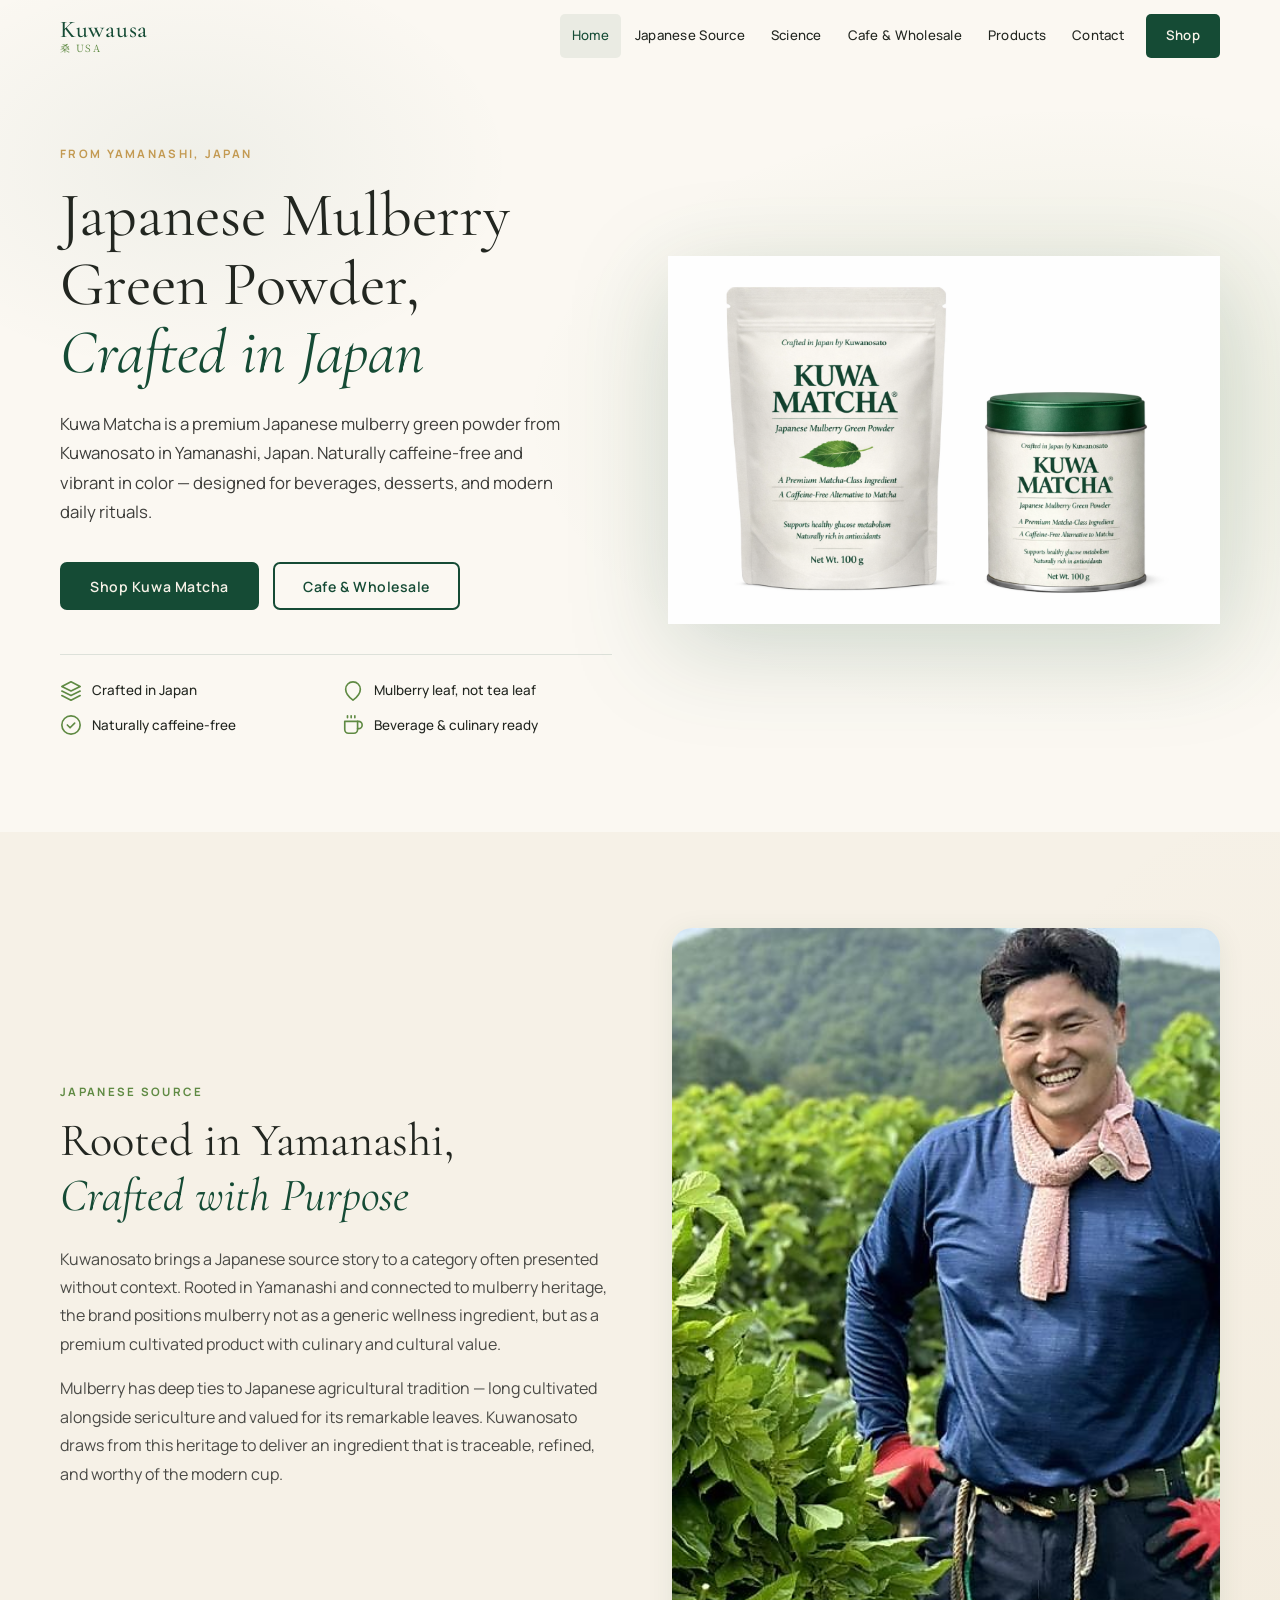
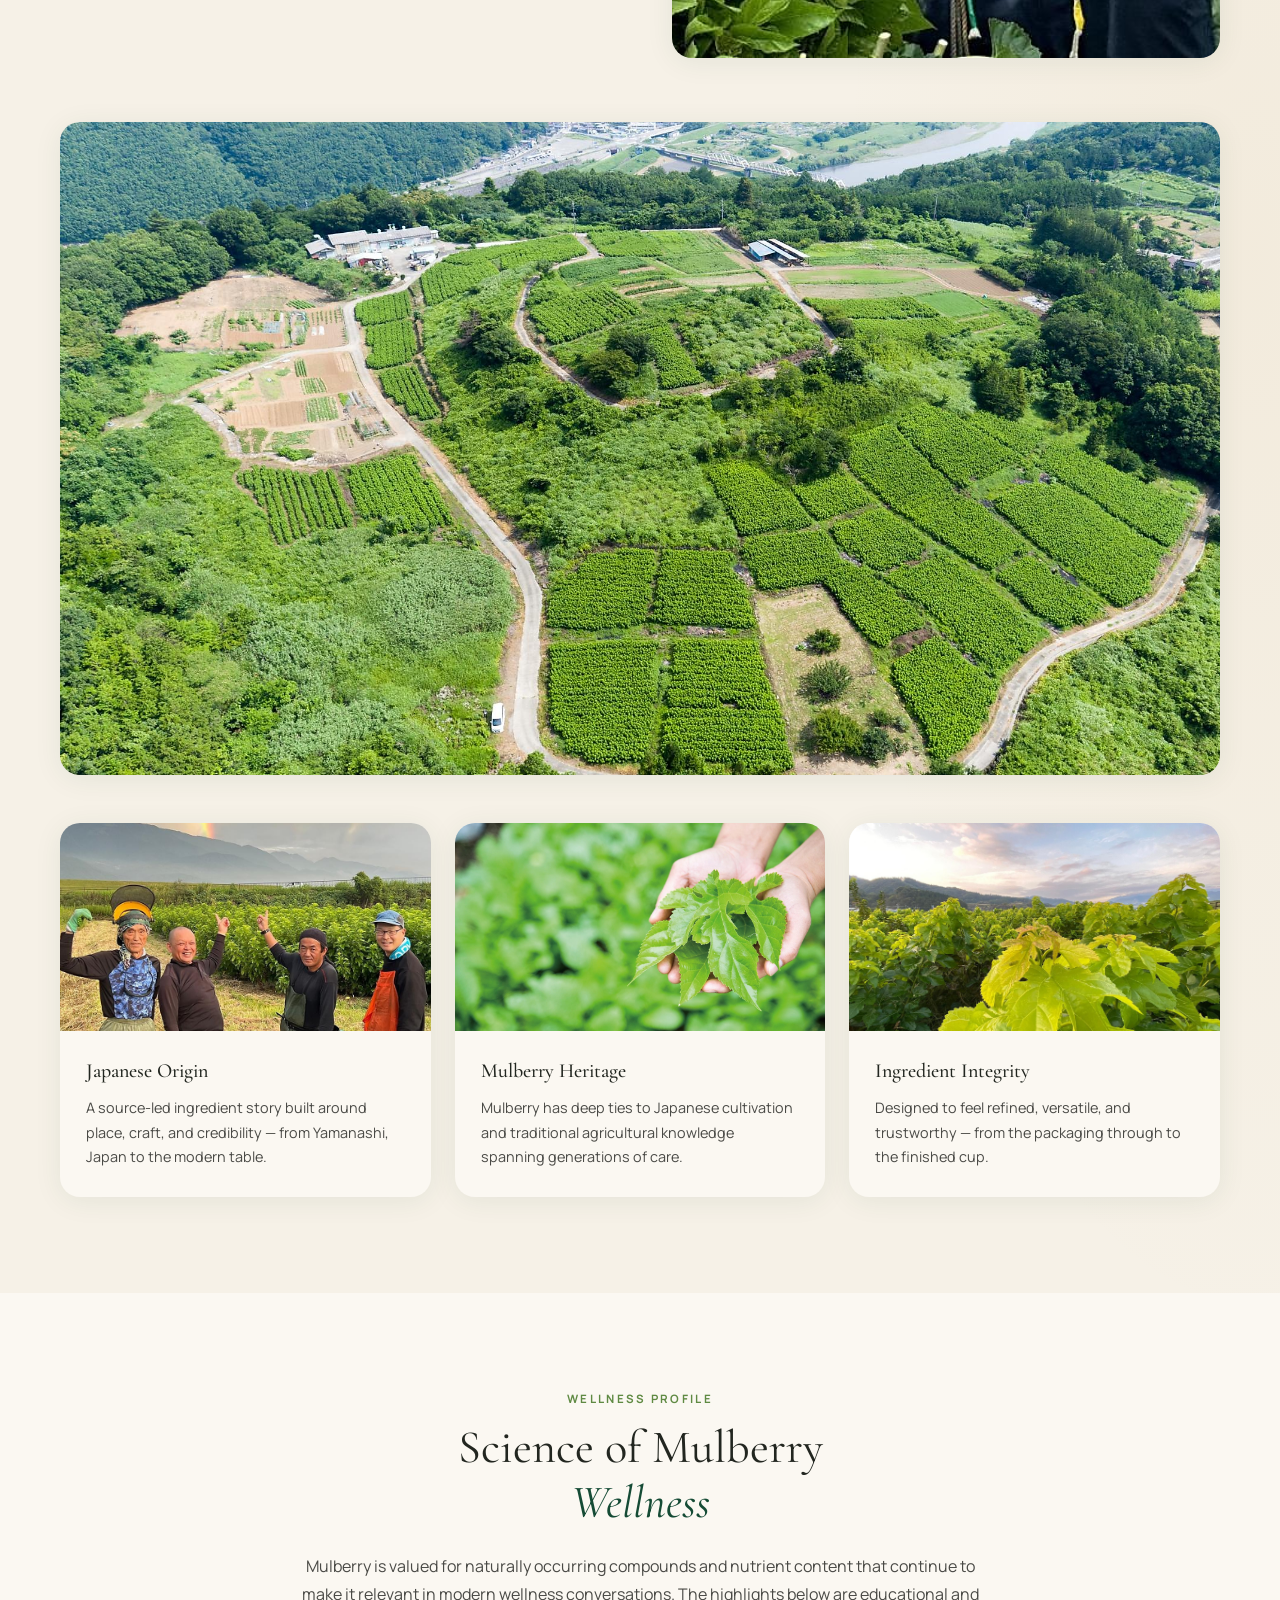
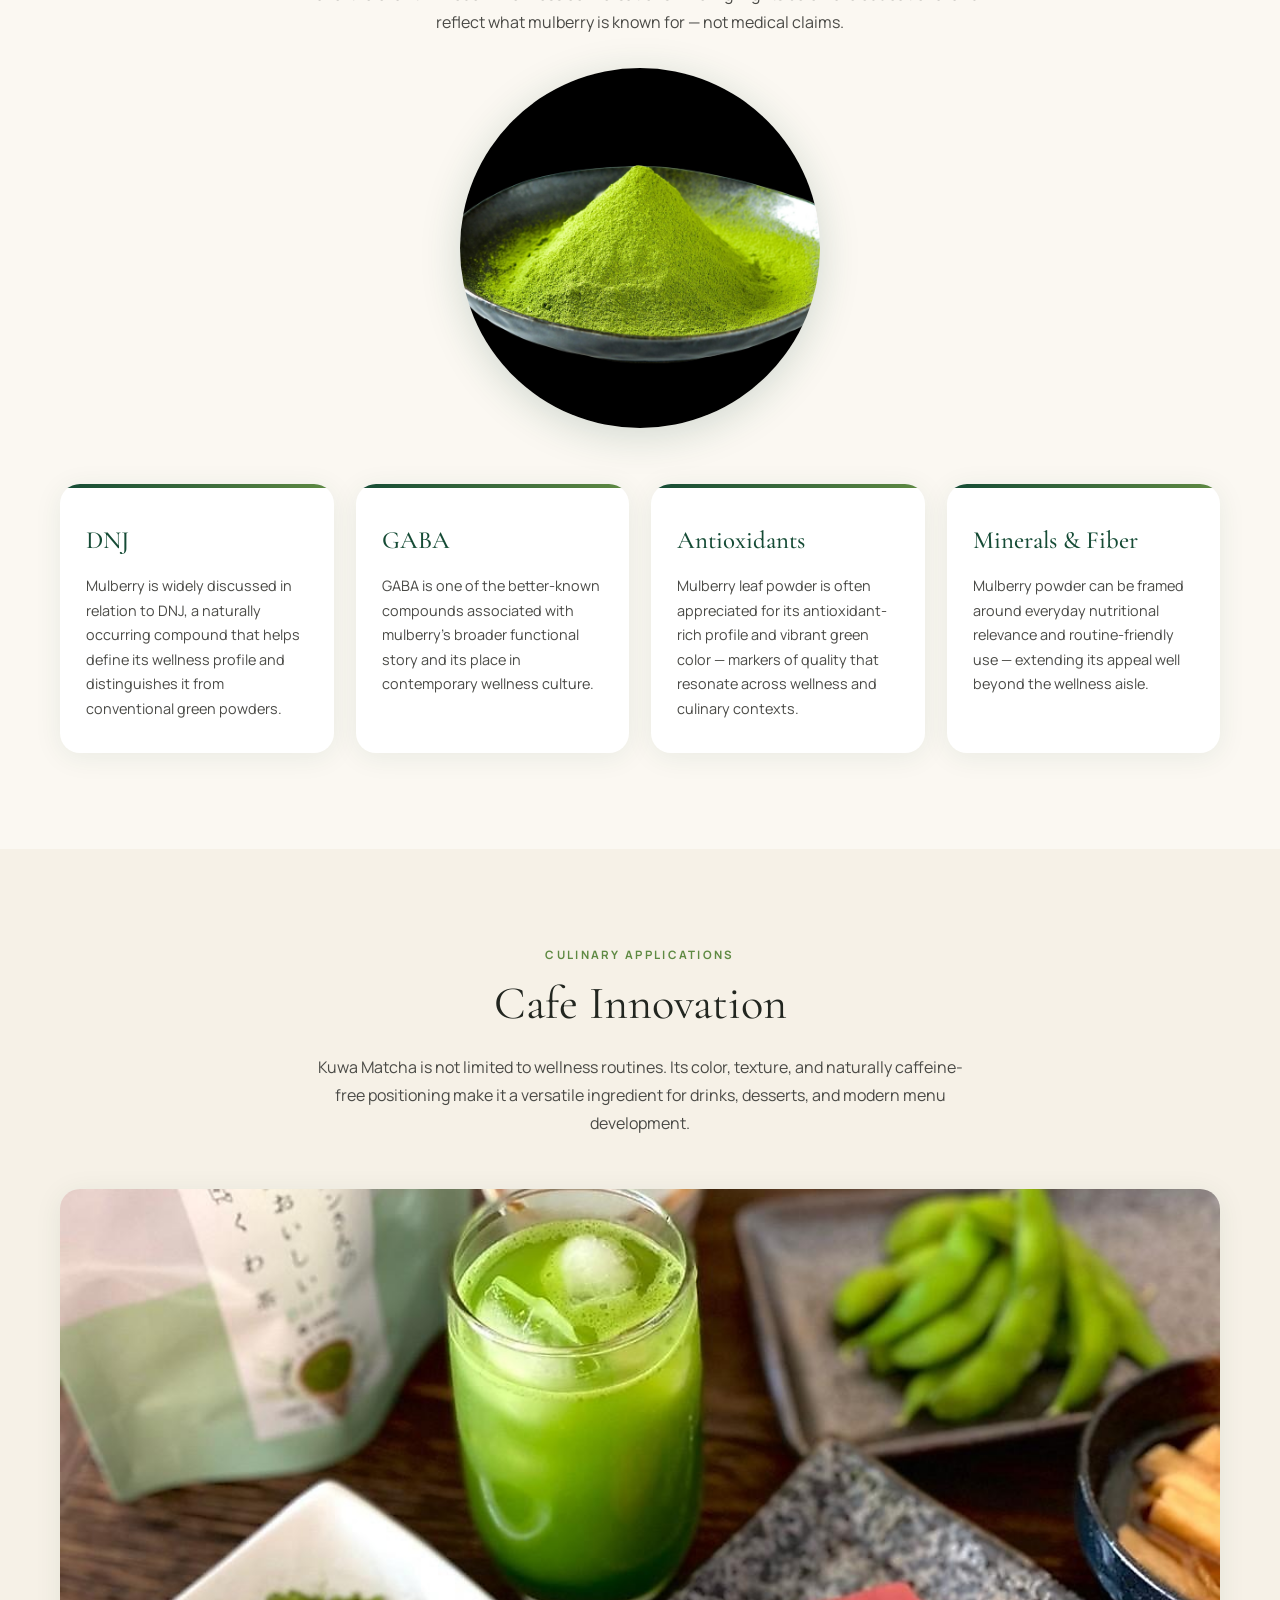
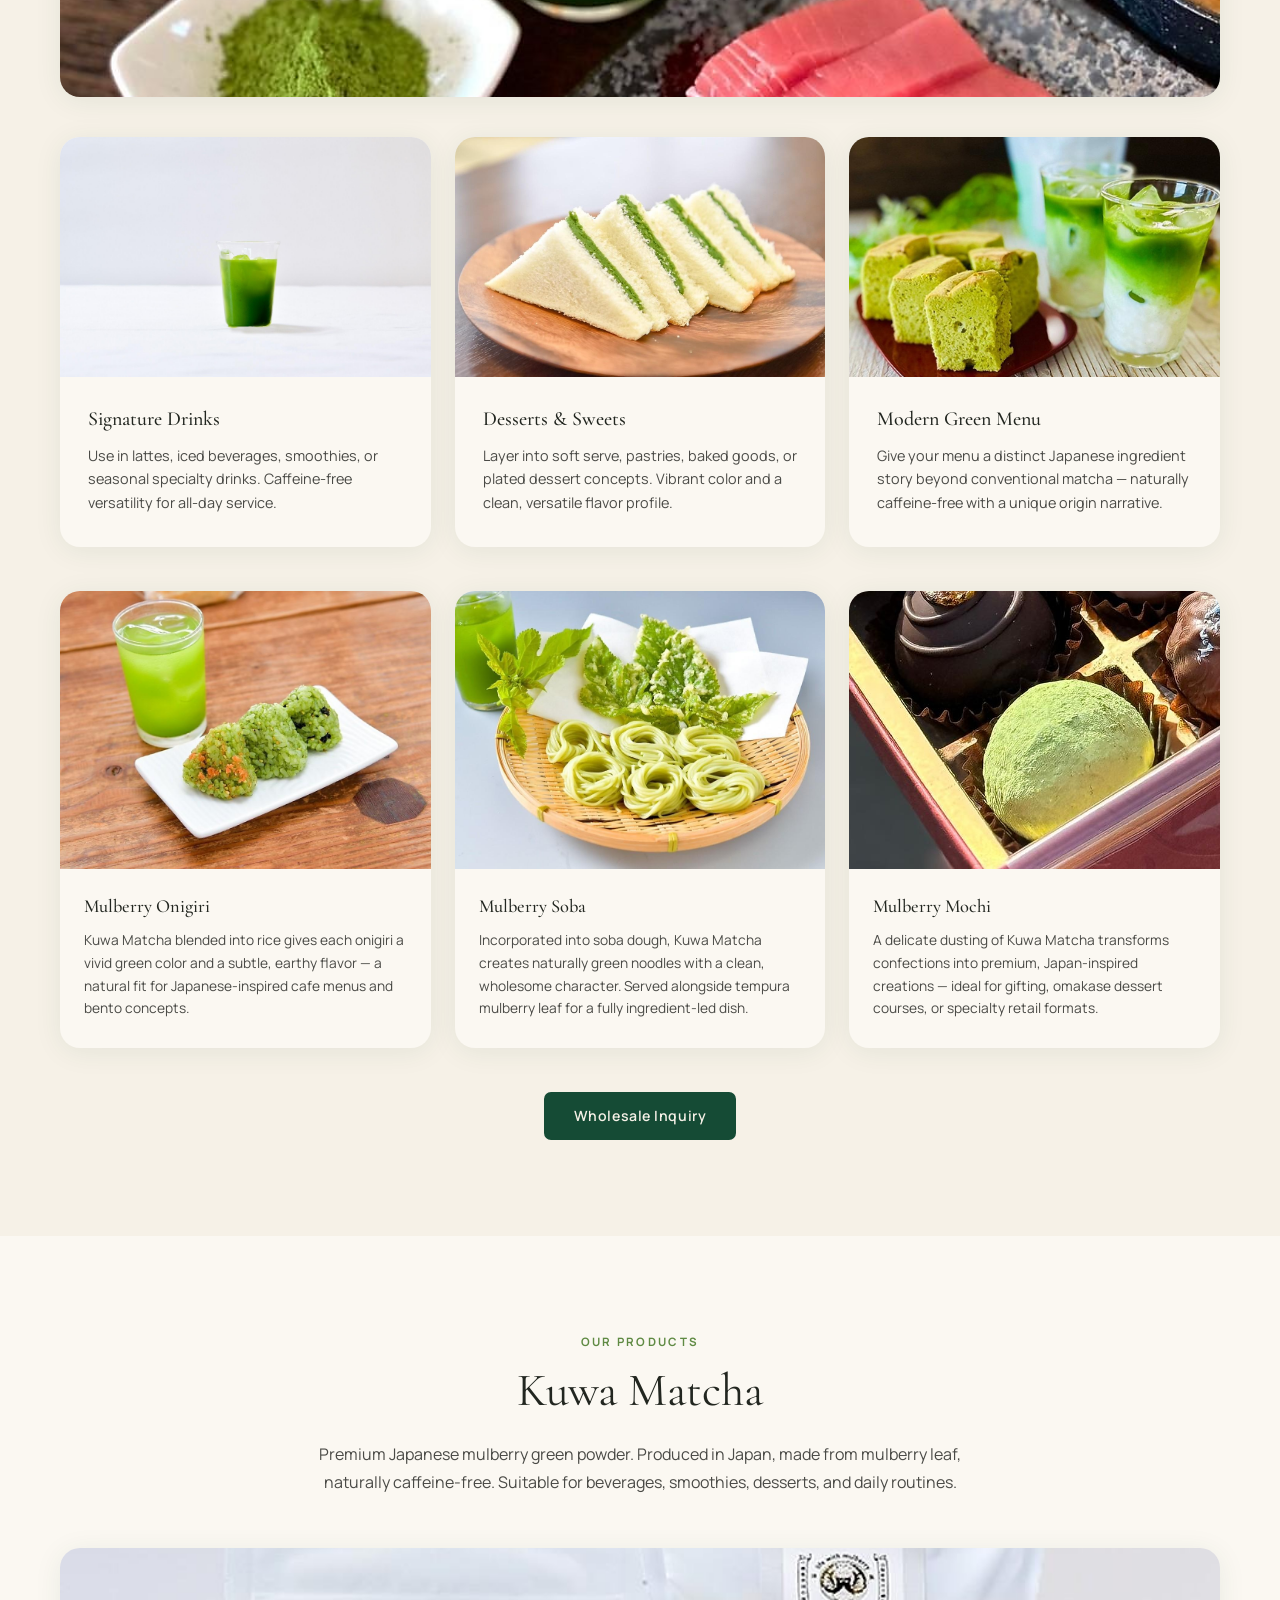
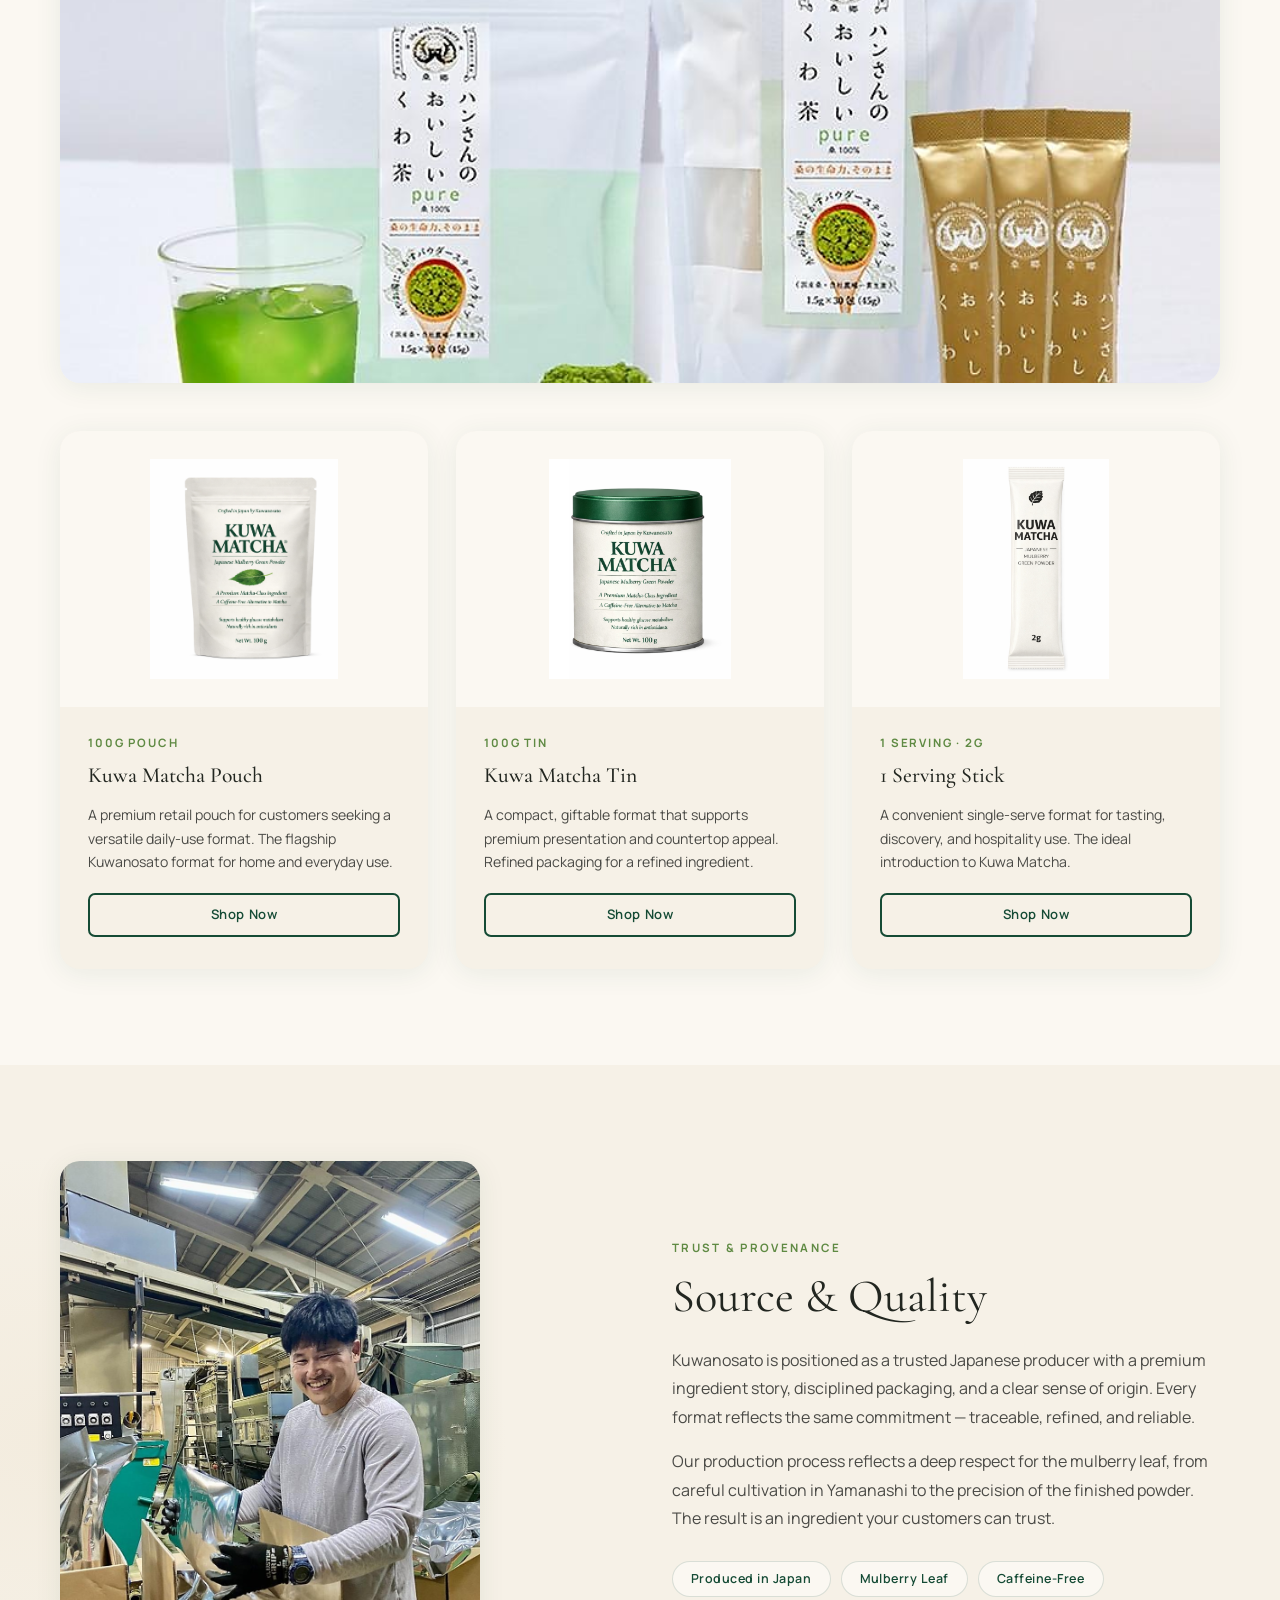
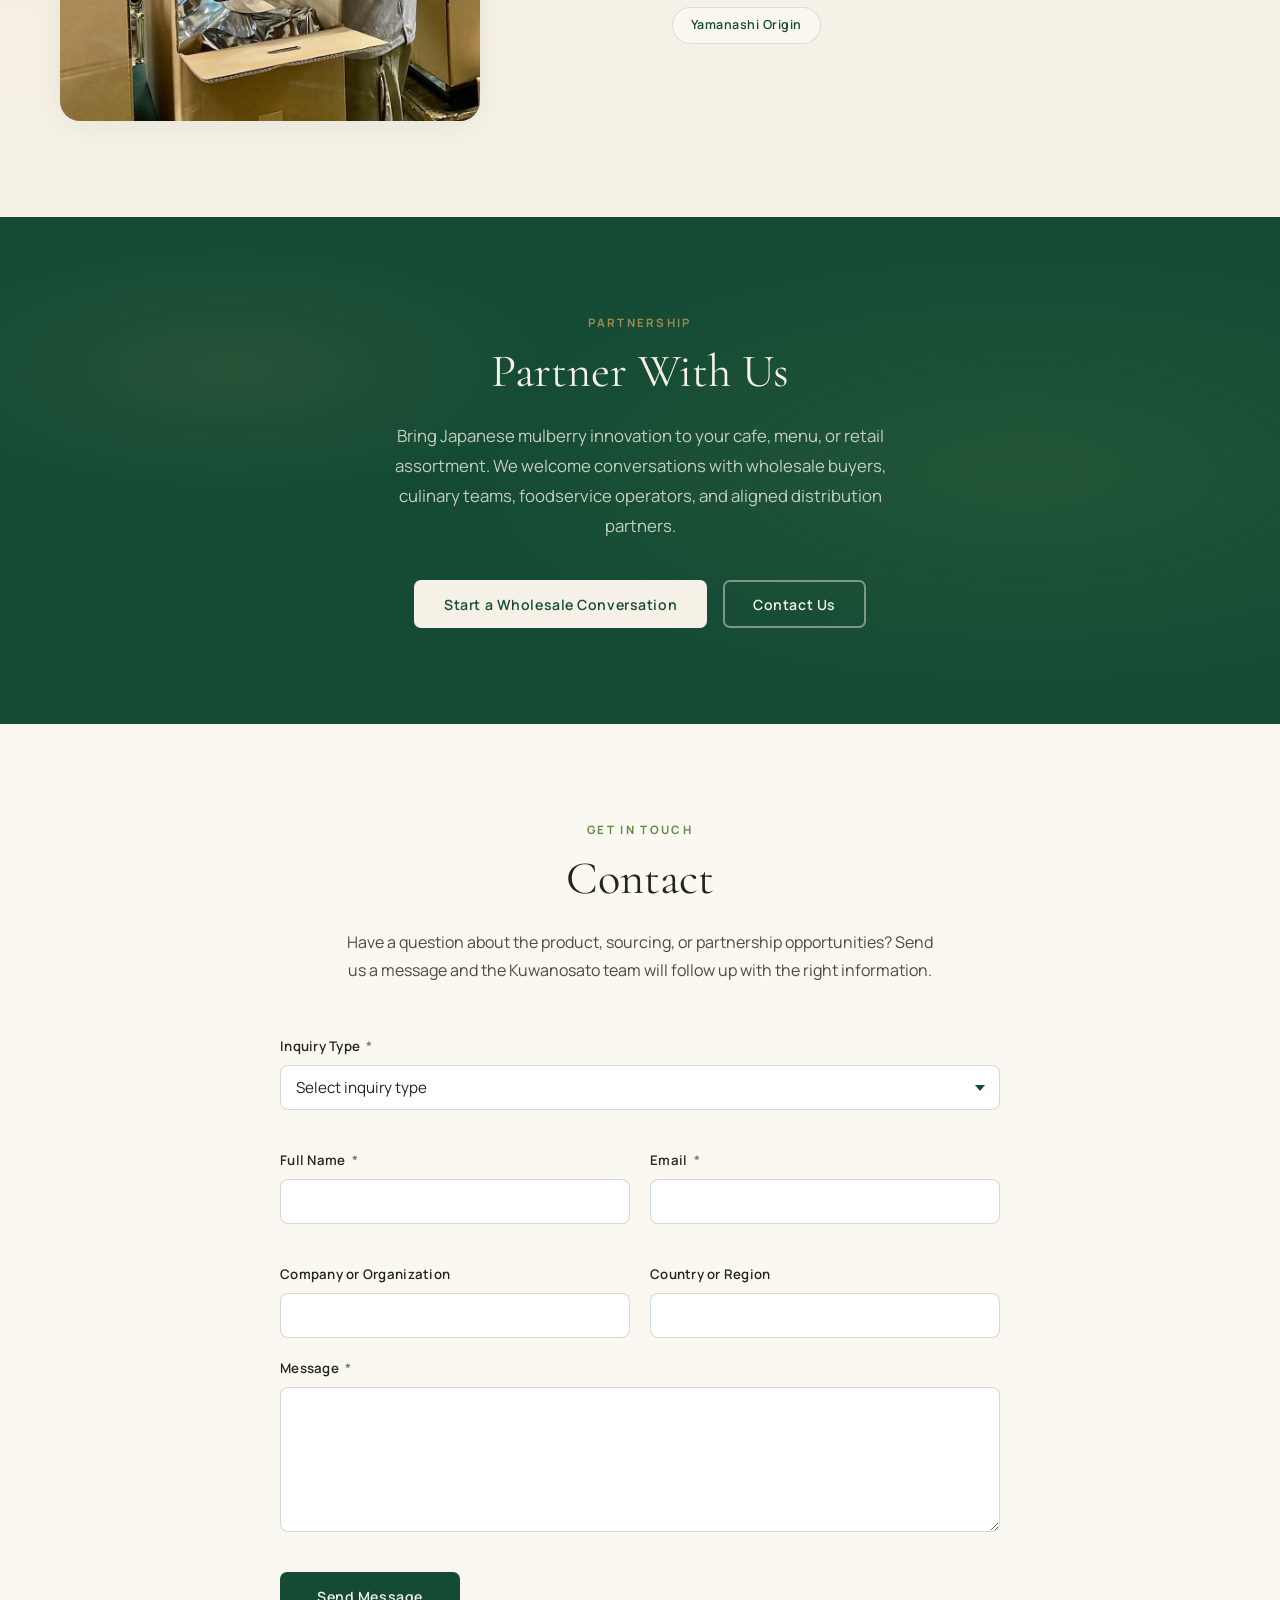
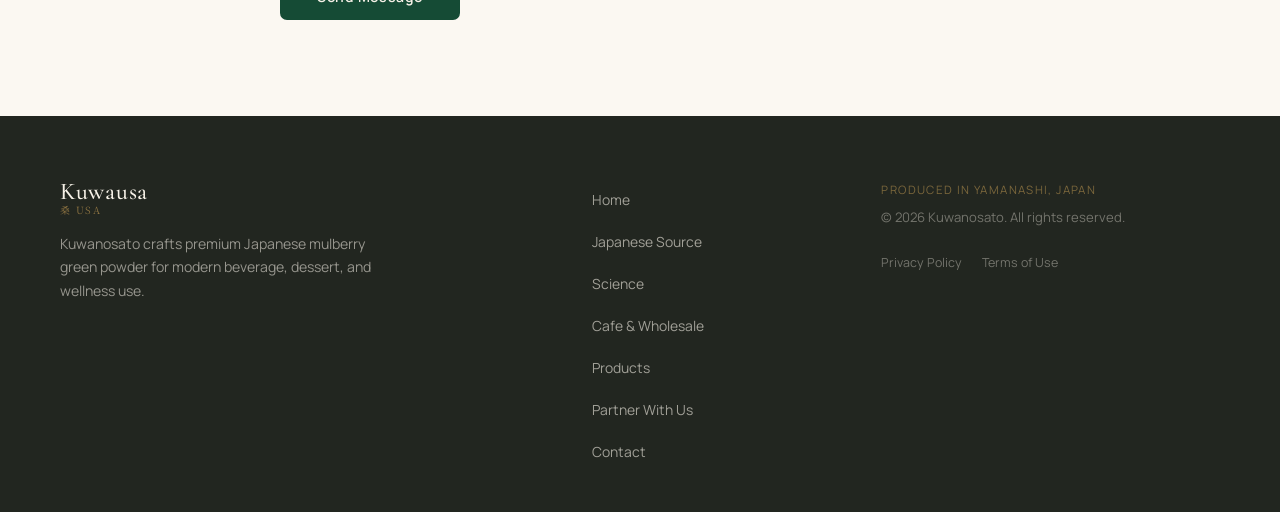
==== commit 6f0c5444: "Add files via upload" ====
--- a/index.html
+++ b/index.html
@@ -37,9 +37,9 @@
   <header id="site-header" role="banner">
     <nav class="nav-container" role="navigation" aria-label="Main navigation">
 
-      <a href="#home" class="nav-logo" aria-label="Kuwanosato — return to top">
-        <span class="logo-wordmark">Kuwanosato</span>
-        <span class="logo-jp" lang="ja">桑の里</span>
+      <a href="#home" class="nav-logo" aria-label="Kuwausa — return to top">
+        <span class="logo-wordmark">Kuwausa</span>
+        <span class="logo-jp" lang="ja">桑 USA</span>
       </a>
 
       <button class="nav-toggle" id="nav-toggle" aria-label="Open menu" aria-expanded="false" aria-controls="nav-menu">
@@ -660,9 +660,9 @@
       <div class="footer-inner">
 
         <div class="footer-brand">
-          <a href="#home" class="footer-logo" aria-label="Kuwanosato — return to top">
-            <span class="logo-wordmark">Kuwanosato</span>
-            <span class="logo-jp" lang="ja">桑の里</span>
+          <a href="#home" class="footer-logo" aria-label="Kuwausa — return to top">
+            <span class="logo-wordmark">Kuwausa</span>
+            <span class="logo-jp" lang="ja">桑 USA</span>
           </a>
           <p class="footer-tagline">Kuwanosato crafts premium Japanese mulberry green powder for modern beverage, dessert, and wellness use.</p>
         </div>
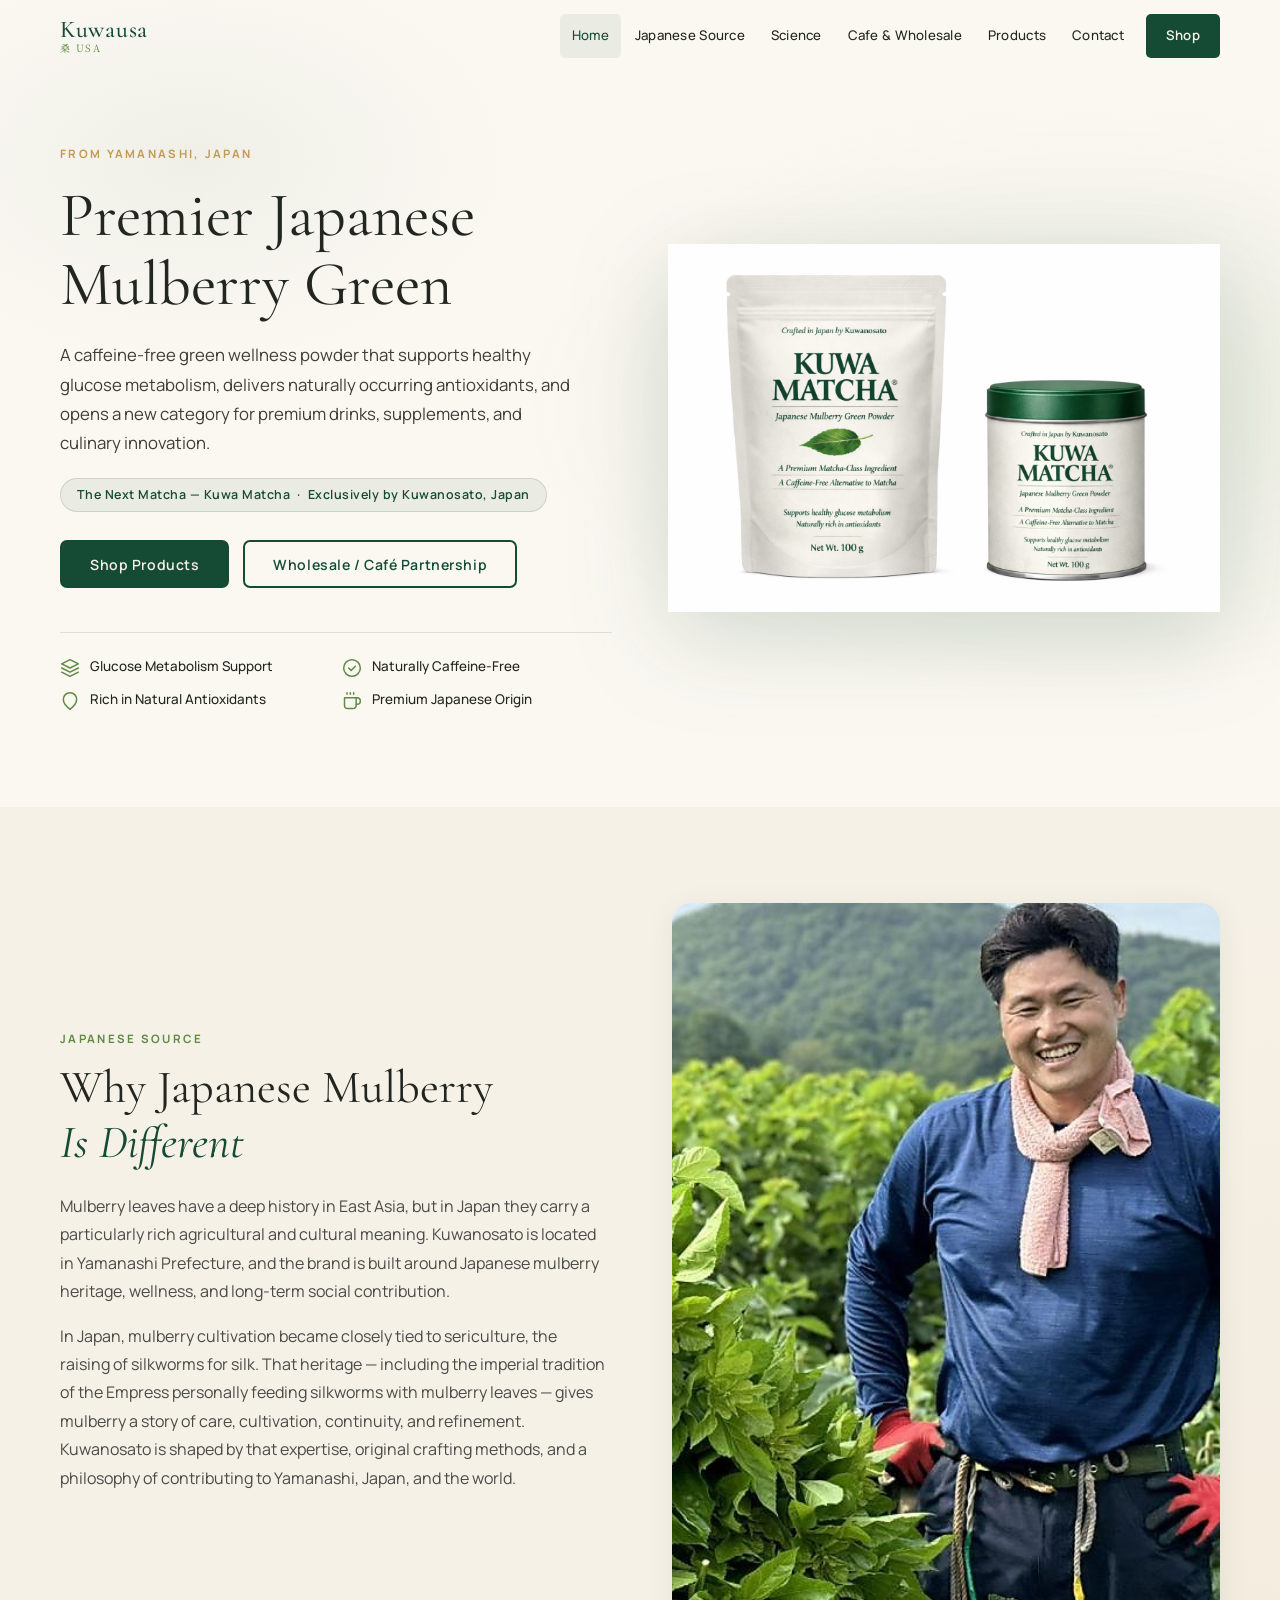
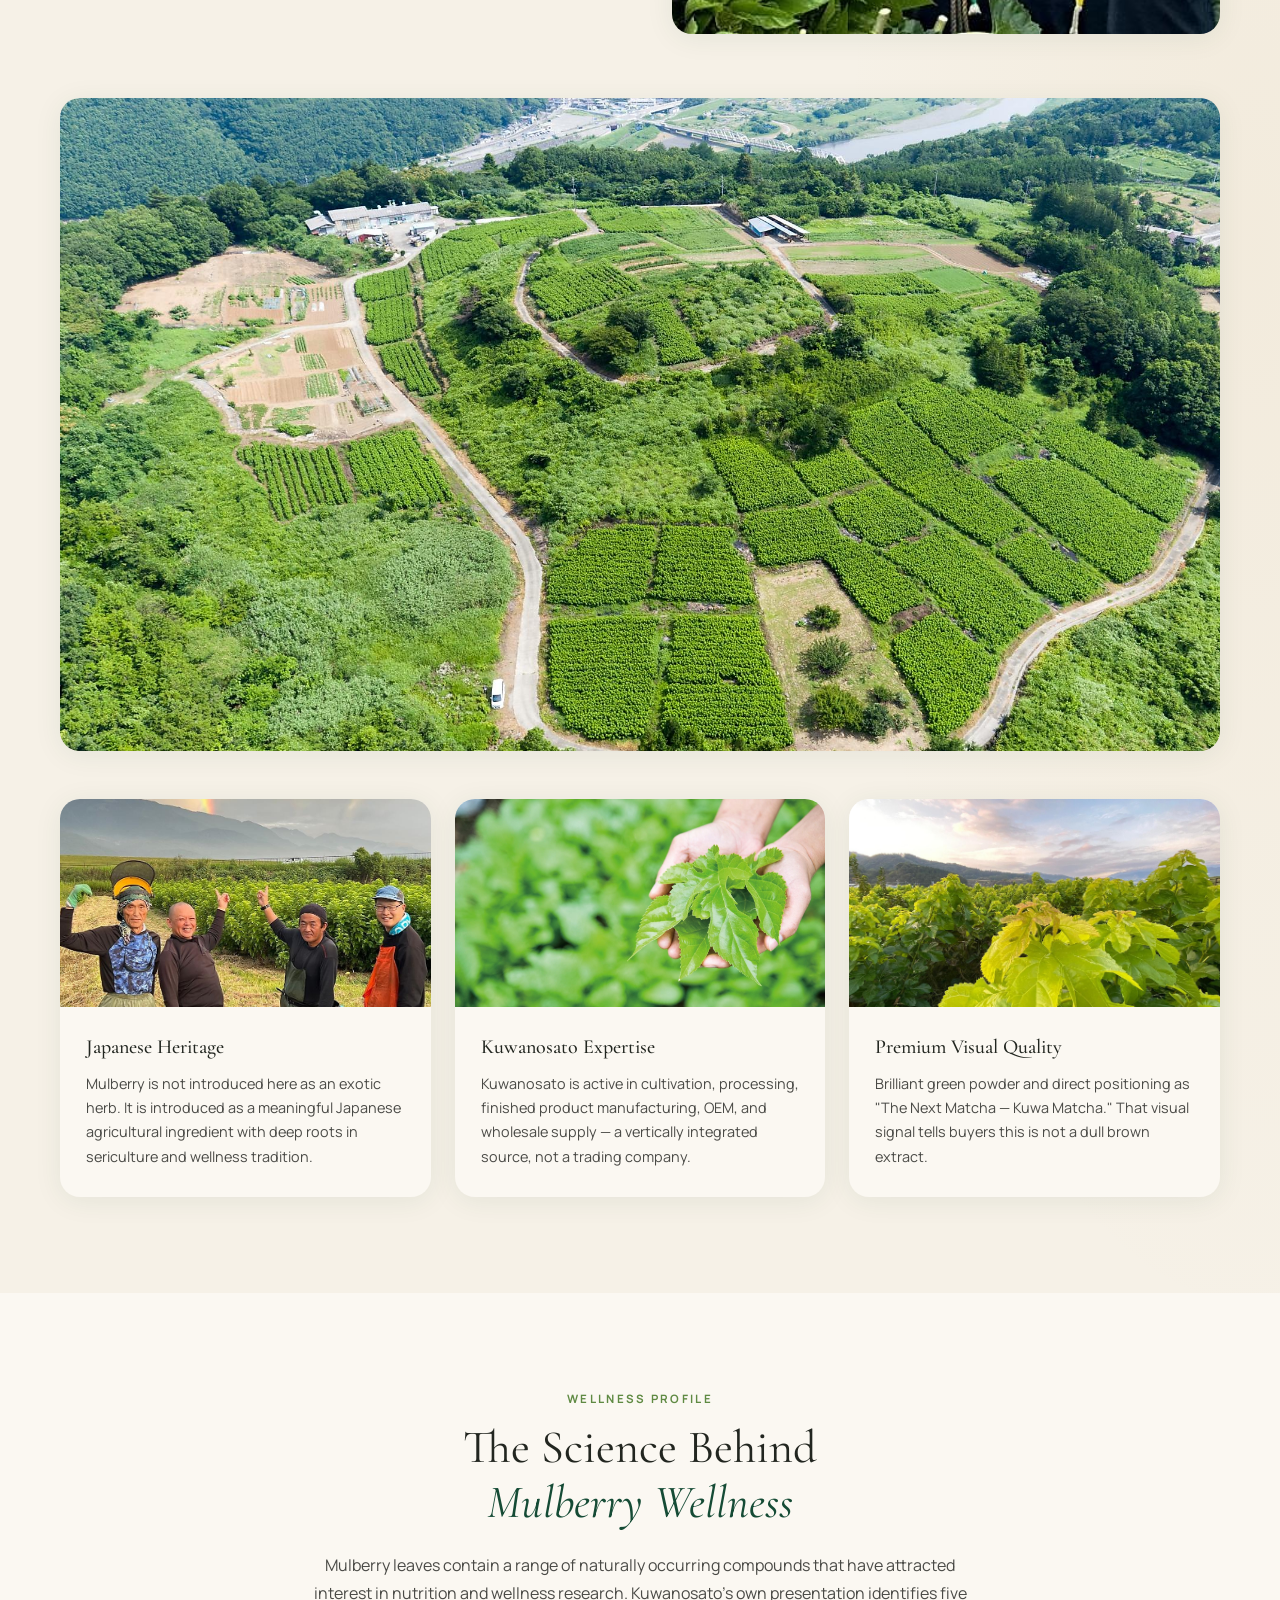
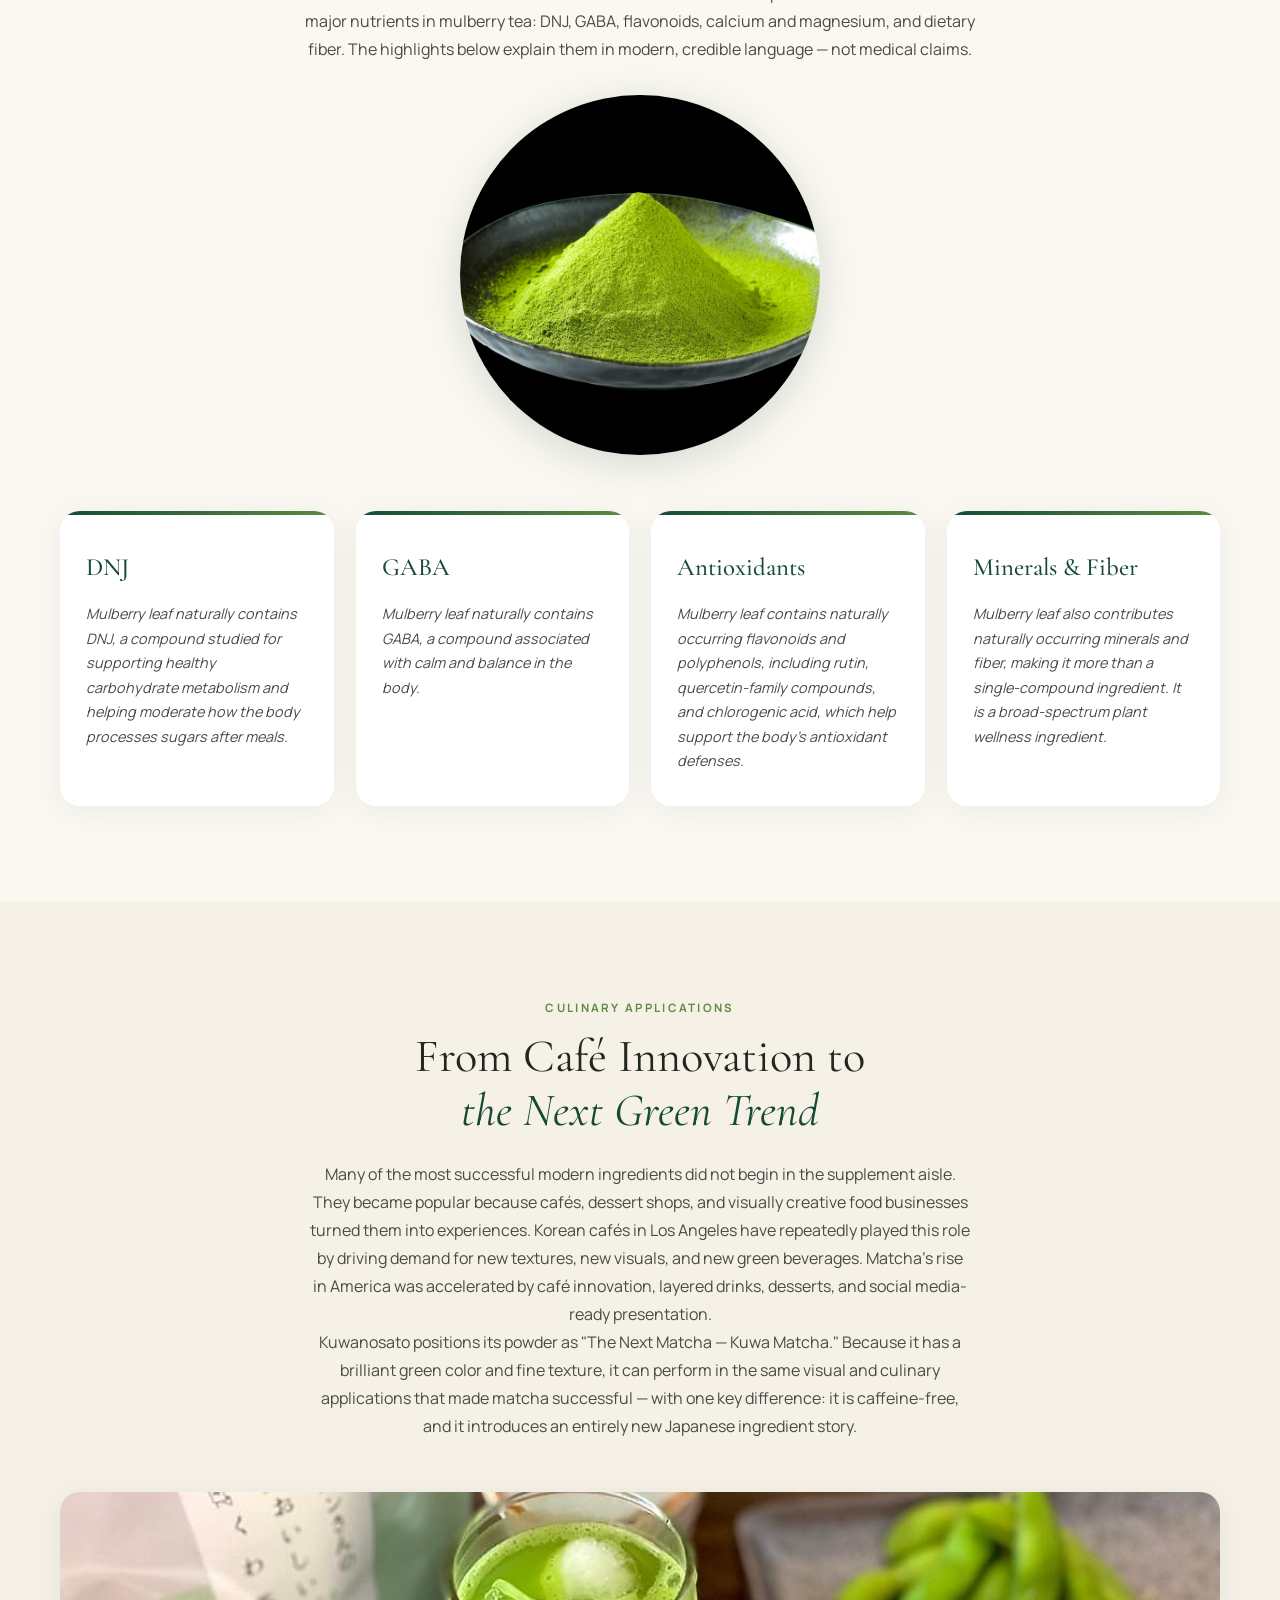
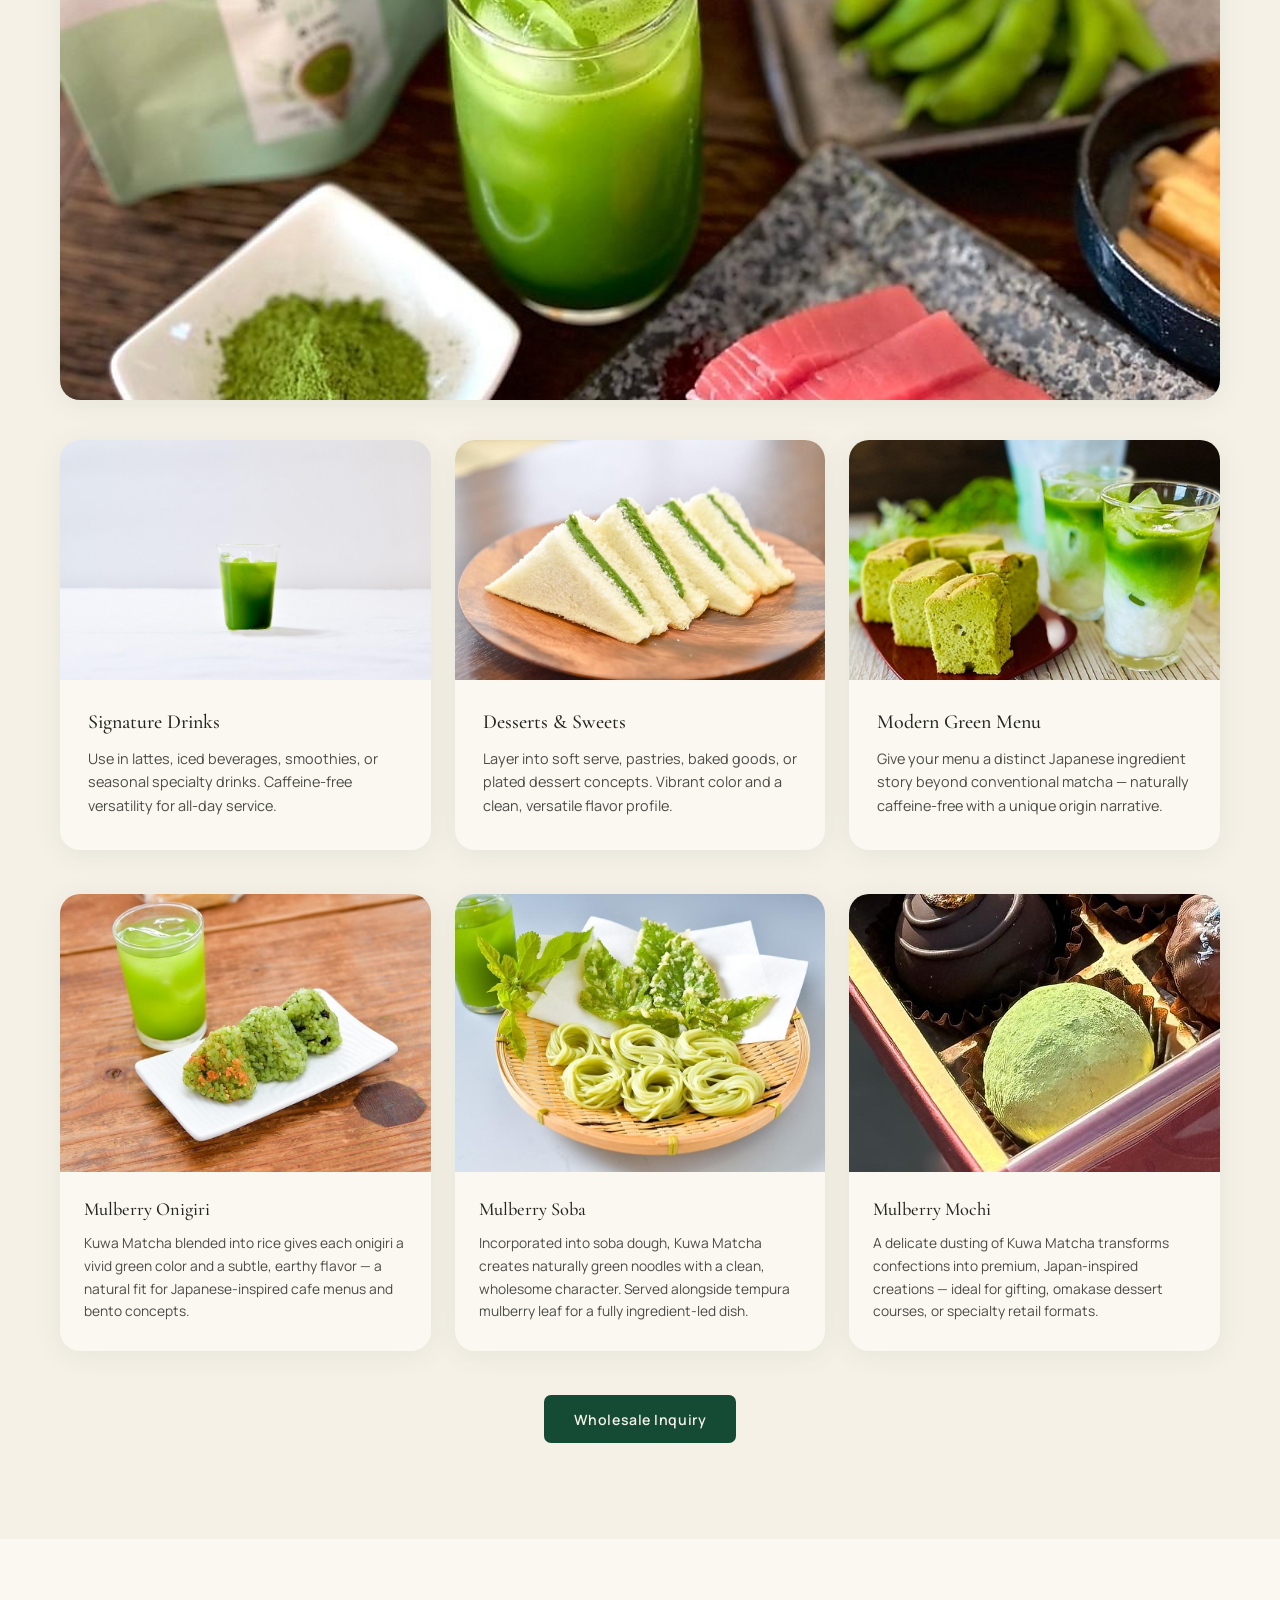
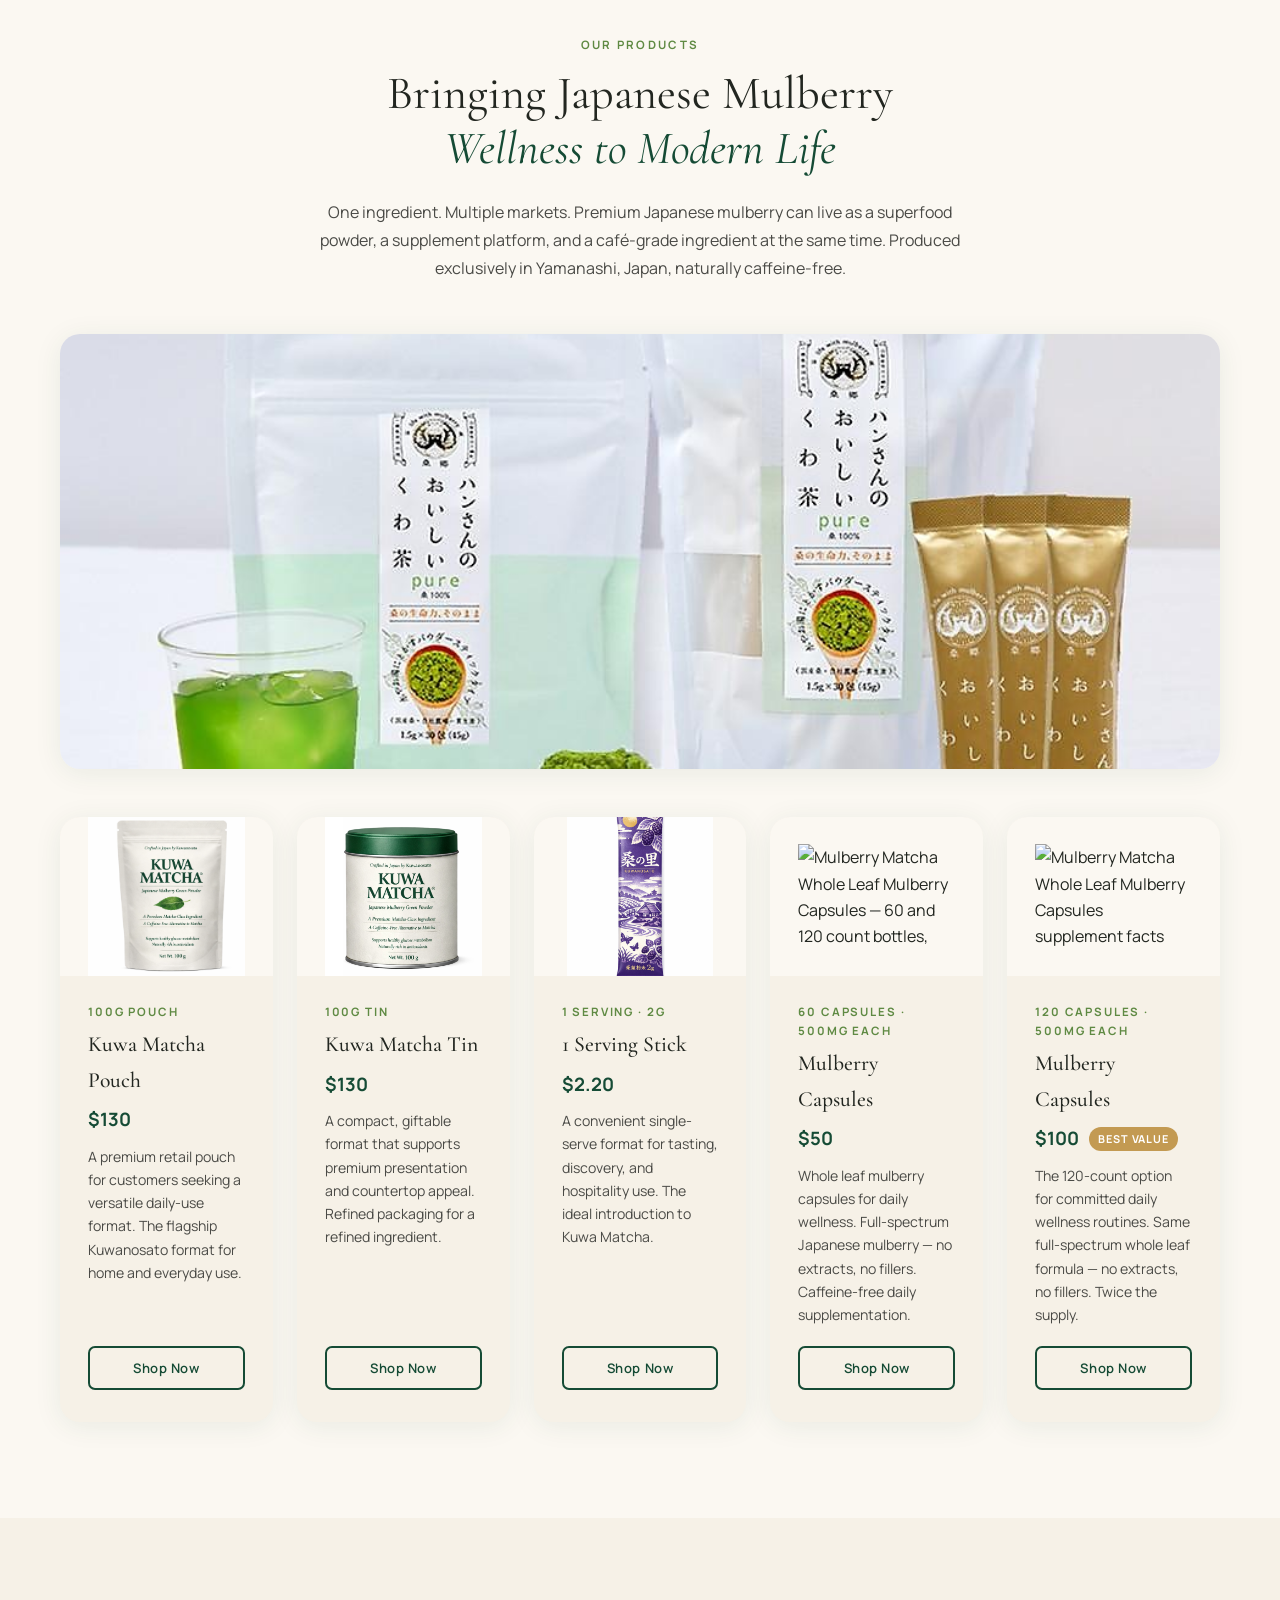
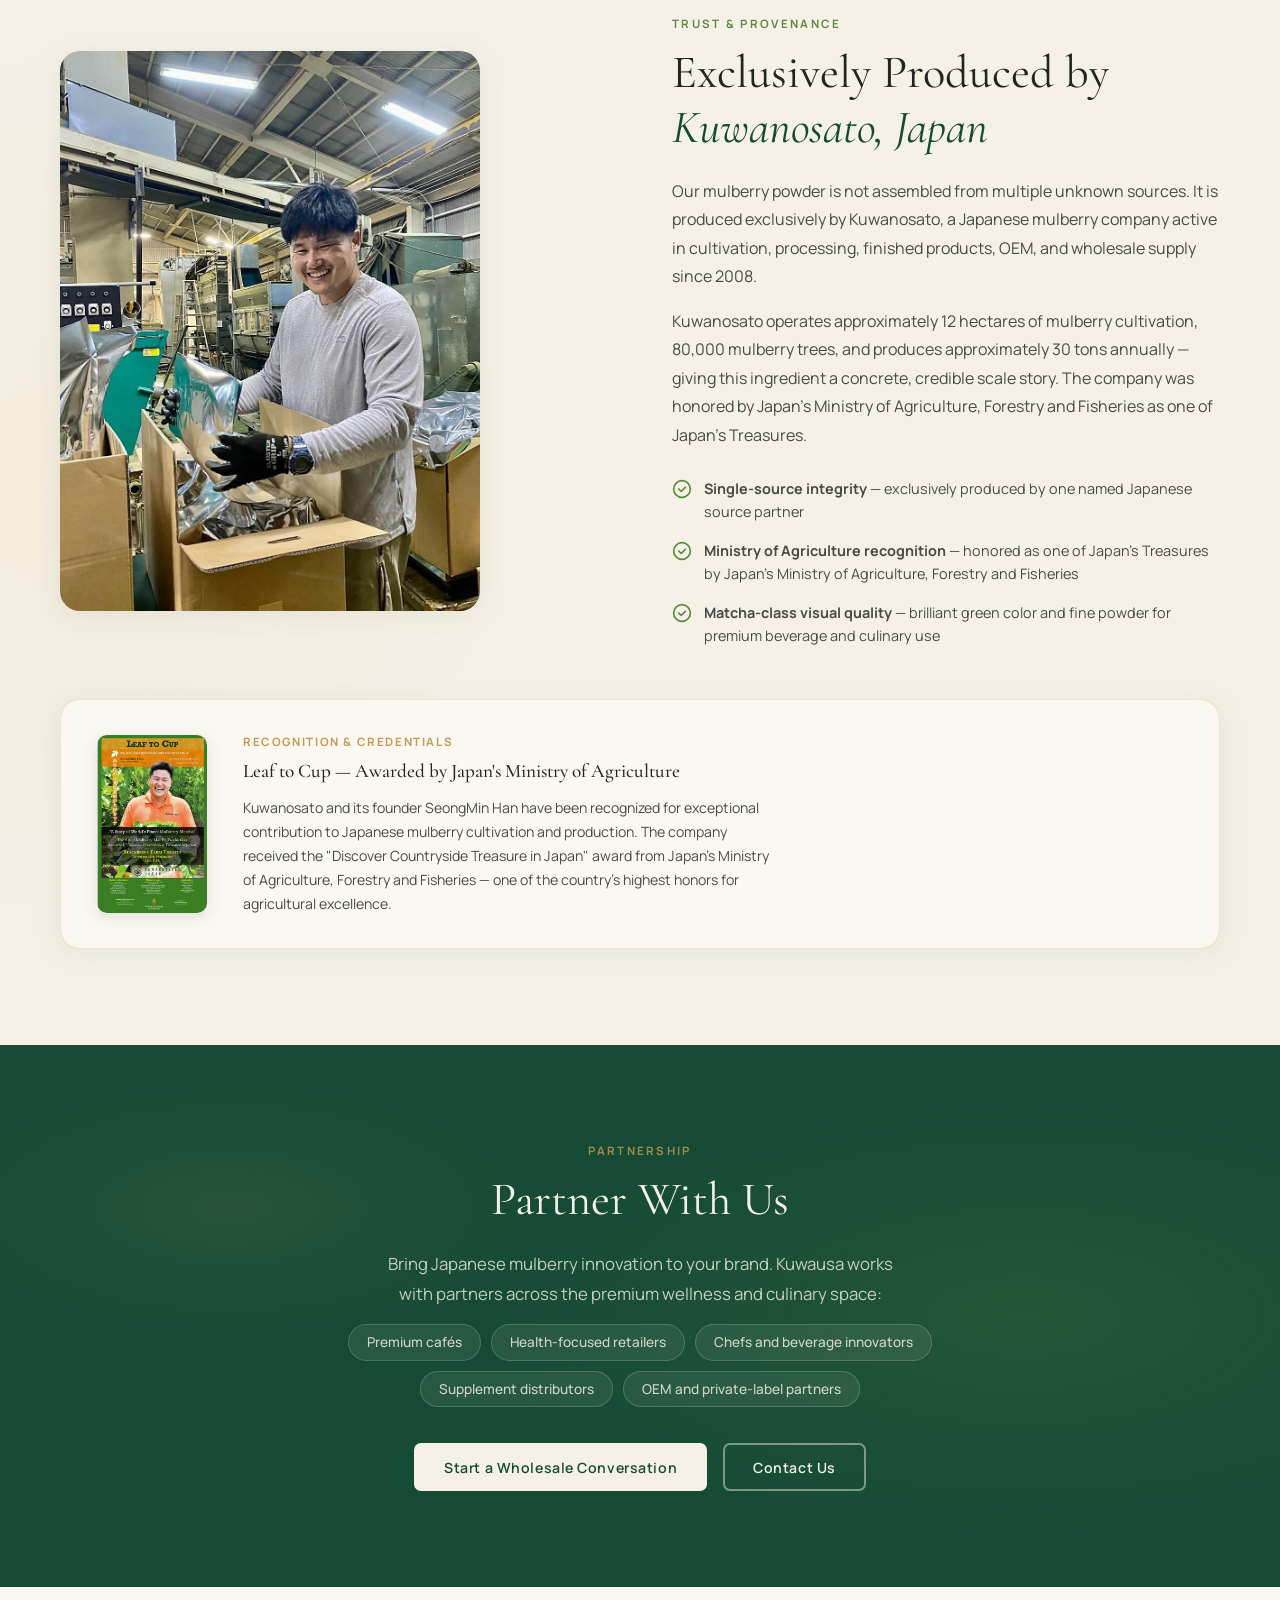
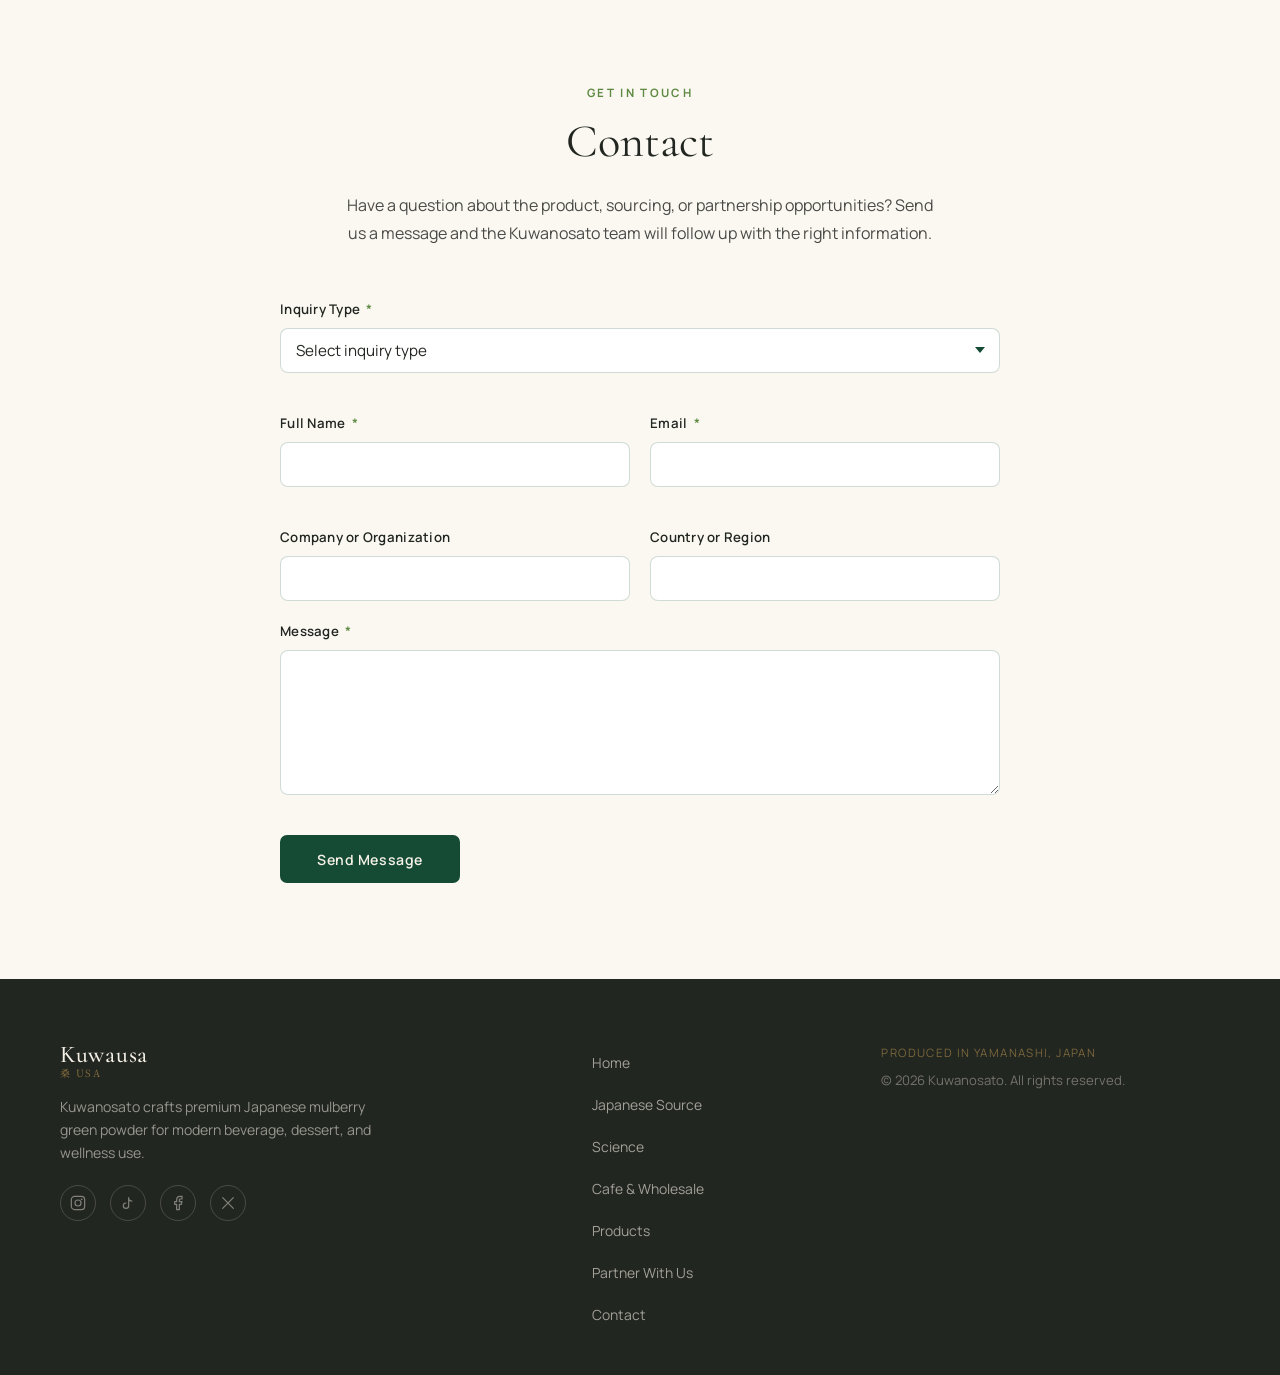
==== commit fb0269d9: "Add files via upload" ====
--- a/index.html
+++ b/index.html
@@ -1,697 +1,830 @@
-<!DOCTYPE html>
-<html lang="en">
-<head>
-  <meta charset="UTF-8">
-  <meta name="viewport" content="width=device-width, initial-scale=1.0">
-  <title>Kuwanosato — Japanese Mulberry Green Powder</title>
-  <meta name="description" content="Kuwanosato crafts premium Japanese mulberry green powder from Yamanashi, Japan. Naturally caffeine-free and vibrant, designed for beverages, desserts, and modern daily rituals.">
-
-  <!-- Sitemap -->
-  <link rel="sitemap" type="application/xml" href="/sitemap.xml">
-
-  <!-- Favicon -->
-  <link rel="icon" type="image/svg+xml" href="favicon.svg">
-
-  <!-- Open Graph / Social sharing -->
-  <meta property="og:type"        content="website">
-  <meta property="og:title"       content="Kuwanosato — Japanese Mulberry Green Powder">
-  <meta property="og:description" content="Premium Japanese mulberry green powder from Yamanashi, Japan. Naturally caffeine-free and vibrant — for beverages, desserts, and modern daily rituals.">
-  <meta property="og:url"         content="https://kuwausa.com/">
-  <meta property="og:image"       content="https://kuwausa.com/images/kuwanosato-product-flatlay.jpg">
-  <meta name="twitter:card"        content="summary_large_image">
-  <meta name="twitter:title"       content="Kuwanosato — Japanese Mulberry Green Powder">
-  <meta name="twitter:description" content="Premium Japanese mulberry green powder from Yamanashi, Japan. Naturally caffeine-free and vibrant — for beverages, desserts, and modern daily rituals.">
-  <meta name="twitter:image"       content="https://kuwausa.com/images/kuwanosato-product-flatlay.jpg">
-
-  <link rel="preconnect" href="https://fonts.googleapis.com">
-  <link rel="preconnect" href="https://fonts.gstatic.com" crossorigin>
-  <link href="https://fonts.googleapis.com/css2?family=Cormorant+Garamond:ital,wght@0,300;0,400;0,500;0,600;1,300;1,400;1,500&family=Manrope:wght@300;400;500;600;700&family=Noto+Serif+JP:wght@300;400&display=swap" rel="stylesheet">
-
-  <link rel="stylesheet" href="styles.css">
-</head>
-<body>
-
-  <!-- ============================================================
-       NAVIGATION
-  ============================================================ -->
-  <header id="site-header" role="banner">
-    <nav class="nav-container" role="navigation" aria-label="Main navigation">
-
-      <a href="#home" class="nav-logo" aria-label="Kuwausa — return to top">
-        <span class="logo-wordmark">Kuwausa</span>
-        <span class="logo-jp" lang="ja">桑 USA</span>
-      </a>
-
-      <button class="nav-toggle" id="nav-toggle" aria-label="Open menu" aria-expanded="false" aria-controls="nav-menu">
-        <span aria-hidden="true"></span>
-        <span aria-hidden="true"></span>
-        <span aria-hidden="true"></span>
-      </button>
-
-      <ul class="nav-links" id="nav-menu" role="list">
-        <li><a href="#home"           class="nav-link">Home</a></li>
-        <li><a href="#source"         class="nav-link">Japanese Source</a></li>
-        <li><a href="#science"        class="nav-link">Science</a></li>
-        <li><a href="#cafe-wholesale" class="nav-link">Cafe &amp; Wholesale</a></li>
-        <li><a href="#products"       class="nav-link">Products</a></li>
-        <li><a href="#contact"        class="nav-link">Contact</a></li>
-        <li><a href="#products"       class="nav-link nav-shop" id="nav-shop-btn">Shop</a></li>
-      </ul>
-
-    </nav>
-  </header>
-
-  <main id="main-content" role="main">
-
-    <!-- ============================================================
-         HERO
-    ============================================================ -->
-    <section id="home" class="hero-section" aria-labelledby="hero-heading">
-      <div class="container">
-        <div class="hero-inner">
-
-          <div class="hero-content">
-            <p class="hero-eyebrow">From Yamanashi, Japan</p>
-            <h1 id="hero-heading" class="hero-heading">
-              Japanese Mulberry<br>
-              Green Powder,<br>
-              <em>Crafted in Japan</em>
-            </h1>
-            <p class="hero-subheading">
-              Kuwa Matcha is a premium Japanese mulberry green powder from Kuwanosato
-              in Yamanashi, Japan. Naturally caffeine-free and vibrant in color — designed
-              for beverages, desserts, and modern daily rituals.
-            </p>
-            <div class="hero-ctas">
-              <a href="#products" class="btn btn-primary shop-link" id="hero-shop-cta">Shop Kuwa Matcha</a>
-              <a href="#partner"  class="btn btn-secondary">Cafe &amp; Wholesale</a>
-            </div>
-            <ul class="hero-benefits" aria-label="Key product benefits">
-              <li class="benefit-item">
-                <span class="benefit-icon" aria-hidden="true">
-                  <svg viewBox="0 0 24 24" fill="none" stroke="currentColor" stroke-width="1.8" stroke-linecap="round" stroke-linejoin="round"><path d="M12 2L2 7l10 5 10-5-10-5z"/><path d="M2 17l10 5 10-5"/><path d="M2 12l10 5 10-5"/></svg>
-                </span>
-                <span>Crafted in Japan</span>
-              </li>
-              <li class="benefit-item">
-                <span class="benefit-icon" aria-hidden="true">
-                  <svg viewBox="0 0 24 24" fill="none" stroke="currentColor" stroke-width="1.8" stroke-linecap="round" stroke-linejoin="round"><path d="M12 22s8-6 8-12A8 8 0 004 10c0 6 8 12 8 12z"/></svg>
-                </span>
-                <span>Mulberry leaf, not tea leaf</span>
-              </li>
-              <li class="benefit-item">
-                <span class="benefit-icon" aria-hidden="true">
-                  <svg viewBox="0 0 24 24" fill="none" stroke="currentColor" stroke-width="1.8" stroke-linecap="round" stroke-linejoin="round"><circle cx="12" cy="12" r="10"/><path d="M8 12l3 3 5-5"/></svg>
-                </span>
-                <span>Naturally caffeine-free</span>
-              </li>
-              <li class="benefit-item">
-                <span class="benefit-icon" aria-hidden="true">
-                  <svg viewBox="0 0 24 24" fill="none" stroke="currentColor" stroke-width="1.8" stroke-linecap="round" stroke-linejoin="round"><path d="M17 8h1a4 4 0 010 8h-1"/><path d="M3 8h14v9a4 4 0 01-4 4H7a4 4 0 01-4-4V8z"/><line x1="6" y1="2" x2="6" y2="4"/><line x1="10" y1="2" x2="10" y2="4"/><line x1="14" y1="2" x2="14" y2="4"/></svg>
-                </span>
-                <span>Beverage &amp; culinary ready</span>
-              </li>
-            </ul>
-          </div>
-
-          <div class="hero-visual" aria-hidden="true">
-            <div class="hero-glow"></div>
-            <img
-              src="images/kuwanosato-item-matcha.png"
-              alt="Kuwanosato Kuwa Matcha pouch and tin on a light background"
-              class="hero-product-img"
-              width="600" height="520"
-              fetchpriority="high"
-            >
-          </div>
-
-        </div>
-      </div>
-    </section>
-
-    <!-- ============================================================
-         JAPANESE SOURCE & WHY MULBERRY
-    ============================================================ -->
-    <section id="source" class="source-section reveal-section" aria-labelledby="source-heading">
-      <div class="container">
-
-        <div class="source-story">
-          <div class="source-copy">
-            <p class="section-eyebrow">Japanese Source</p>
-            <h2 id="source-heading" class="section-heading">Rooted in Yamanashi,<br><em>Crafted with Purpose</em></h2>
-            <p class="section-body">
-              Kuwanosato brings a Japanese source story to a category often presented without context.
-              Rooted in Yamanashi and connected to mulberry heritage, the brand positions mulberry
-              not as a generic wellness ingredient, but as a premium cultivated product with culinary
-              and cultural value.
-            </p>
-            <p class="section-body">
-              Mulberry has deep ties to Japanese agricultural tradition — long cultivated alongside
-              sericulture and valued for its remarkable leaves. Kuwanosato draws from this heritage
-              to deliver an ingredient that is traceable, refined, and worthy of the modern cup.
-            </p>
-          </div>
-          <div class="source-image-wrap">
-            <img
-              src="images/kuwanosato-farm-founder.jpg"
-              alt="Kuwanosato founder smiling in the mulberry farm fields in Yamanashi, Japan"
-              class="source-img"
-              loading="lazy"
-            >
-          </div>
-        </div>
-
-        <div class="source-landscape">
-          <img
-            src="images/kuwanosato-farm-aerial.jpg"
-            alt="Aerial view of Kuwanosato mulberry farm fields nestled in the mountains of Yamanashi, Japan"
-            class="source-landscape-img"
-            loading="lazy"
-          >
-        </div>
-
-        <div class="source-cards">
-          <div class="card card--photo reveal-card">
-            <div class="card-photo-wrap">
-              <img src="images/kuwanosato-farm-team.jpg" alt="Kuwanosato farming team celebrating in the mulberry fields with a rainbow over the mountains" class="card-photo" loading="lazy">
-            </div>
-            <div class="card-text">
-              <h3 class="card-title">Japanese Origin</h3>
-              <p class="card-body">A source-led ingredient story built around place, craft, and credibility — from Yamanashi, Japan to the modern table.</p>
-            </div>
-          </div>
-          <div class="card card--photo reveal-card">
-            <div class="card-photo-wrap">
-              <img src="images/kuwanosato-leaf-harvest.jpg" alt="Hands holding freshly harvested mulberry leaves with the mulberry field in the background" class="card-photo" loading="lazy">
-            </div>
-            <div class="card-text">
-              <h3 class="card-title">Mulberry Heritage</h3>
-              <p class="card-body">Mulberry has deep ties to Japanese cultivation and traditional agricultural knowledge spanning generations of care.</p>
-            </div>
-          </div>
-          <div class="card card--photo reveal-card">
-            <div class="card-photo-wrap">
-              <img src="images/kuwanosato-farm-field.jpg" alt="Kuwanosato mulberry farm fields at golden hour with mountains in the background" class="card-photo" loading="lazy">
-            </div>
-            <div class="card-text">
-              <h3 class="card-title">Ingredient Integrity</h3>
-              <p class="card-body">Designed to feel refined, versatile, and trustworthy — from the packaging through to the finished cup.</p>
-            </div>
-          </div>
-        </div>
-
-      </div>
-    </section>
-
-    <!-- ============================================================
-         SCIENCE OF MULBERRY WELLNESS
-    ============================================================ -->
-    <section id="science" class="science-section reveal-section" aria-labelledby="science-heading">
-      <div class="container">
-
-        <div class="science-header">
-          <p class="section-eyebrow">Wellness Profile</p>
-          <h2 id="science-heading" class="section-heading">Science of Mulberry<br><em>Wellness</em></h2>
-          <p class="science-intro">
-            Mulberry is valued for naturally occurring compounds and nutrient content that continue
-            to make it relevant in modern wellness conversations. The highlights below are educational
-            and reflect what mulberry is known for — not medical claims.
-          </p>
-          <div class="science-powder-img-wrap" aria-hidden="true">
-            <img src="images/kuwanosato-powder-bowl.jpg" alt="" class="science-powder-img" loading="lazy">
-          </div>
-        </div>
-
-        <div class="science-cards">
-          <div class="science-card reveal-card">
-            <div class="science-card-bar" aria-hidden="true"></div>
-            <h3 class="science-card-title">DNJ</h3>
-            <p class="science-card-body">Mulberry is widely discussed in relation to DNJ, a naturally occurring compound that helps define its wellness profile and distinguishes it from conventional green powders.</p>
-          </div>
-          <div class="science-card reveal-card">
-            <div class="science-card-bar" aria-hidden="true"></div>
-            <h3 class="science-card-title">GABA</h3>
-            <p class="science-card-body">GABA is one of the better-known compounds associated with mulberry's broader functional story and its place in contemporary wellness culture.</p>
-          </div>
-          <div class="science-card reveal-card">
-            <div class="science-card-bar" aria-hidden="true"></div>
-            <h3 class="science-card-title">Antioxidants</h3>
-            <p class="science-card-body">Mulberry leaf powder is often appreciated for its antioxidant-rich profile and vibrant green color — markers of quality that resonate across wellness and culinary contexts.</p>
-          </div>
-          <div class="science-card reveal-card">
-            <div class="science-card-bar" aria-hidden="true"></div>
-            <h3 class="science-card-title">Minerals &amp; Fiber</h3>
-            <p class="science-card-body">Mulberry powder can be framed around everyday nutritional relevance and routine-friendly use — extending its appeal well beyond the wellness aisle.</p>
-          </div>
-        </div>
-
-      </div>
-    </section>
-
-    <!-- ============================================================
-         CAFE INNOVATION
-    ============================================================ -->
-    <section id="cafe-wholesale" class="cafe-section reveal-section" aria-labelledby="cafe-heading">
-      <div class="container">
-
-        <div class="cafe-header">
-          <p class="section-eyebrow">Culinary Applications</p>
-          <h2 id="cafe-heading" class="section-heading">Cafe Innovation</h2>
-          <p class="cafe-intro">
-            Kuwa Matcha is not limited to wellness routines. Its color, texture, and naturally
-            caffeine-free positioning make it a versatile ingredient for drinks, desserts,
-            and modern menu development.
-          </p>
-        </div>
-
-        <div class="cafe-banner">
-          <img
-            src="images/kuwanosato-cafe-lifestyle.jpg"
-            alt="Kuwa Matcha product pouch, green iced drink, powder, and Japanese food — a full culinary lifestyle spread"
-            class="cafe-banner-img"
-            loading="lazy"
-          >
-        </div>
-
-        <div class="cafe-cards">
-          <div class="cafe-card reveal-card">
-            <div class="cafe-card-visual">
-              <img src="images/kuwanosato-drink-iced.jpg" alt="Vibrant iced green Kuwa Matcha drink on a clean white background" class="cafe-card-img" loading="lazy">
-            </div>
-            <div class="cafe-card-content">
-              <h3 class="cafe-card-title">Signature Drinks</h3>
-              <p class="cafe-card-body">Use in lattes, iced beverages, smoothies, or seasonal specialty drinks. Caffeine-free versatility for all-day service.</p>
-            </div>
-          </div>
-          <div class="cafe-card reveal-card">
-            <div class="cafe-card-visual">
-              <img src="images/kuwanosato-dessert-sandwich.jpg" alt="Kuwa Matcha green cream sandwiches on a wooden plate" class="cafe-card-img" loading="lazy">
-            </div>
-            <div class="cafe-card-content">
-              <h3 class="cafe-card-title">Desserts &amp; Sweets</h3>
-              <p class="cafe-card-body">Layer into soft serve, pastries, baked goods, or plated dessert concepts. Vibrant color and a clean, versatile flavor profile.</p>
-            </div>
-          </div>
-          <div class="cafe-card reveal-card">
-            <div class="cafe-card-visual">
-              <img src="images/kuwanosato-cafe-cake-drink.jpg" alt="Kuwa Matcha green chiffon cake alongside layered iced drinks" class="cafe-card-img" loading="lazy">
-            </div>
-            <div class="cafe-card-content">
-              <h3 class="cafe-card-title">Modern Green Menu</h3>
-              <p class="cafe-card-body">Give your menu a distinct Japanese ingredient story beyond conventional matcha — naturally caffeine-free with a unique origin narrative.</p>
-            </div>
-          </div>
-        </div>
-
-        <div class="cafe-gallery">
-          <div class="cafe-gallery-item">
-            <div class="cafe-gallery-img-wrap">
-              <img
-                src="images/kuwanosato-cafe-onigiri.jpg"
-                alt="Green mulberry onigiri rice balls alongside an iced Kuwa Matcha drink"
-                loading="lazy"
-              >
-            </div>
-            <div class="cafe-gallery-text">
-              <h3 class="cafe-gallery-title">Mulberry Onigiri</h3>
-              <p class="cafe-gallery-desc">Kuwa Matcha blended into rice gives each onigiri a vivid green color and a subtle, earthy flavor — a natural fit for Japanese-inspired cafe menus and bento concepts.</p>
-            </div>
-          </div>
-          <div class="cafe-gallery-item">
-            <div class="cafe-gallery-img-wrap">
-              <img
-                src="images/kuwanosato-cafe-noodles.jpg"
-                alt="Green mulberry soba noodles and tempura mulberry leaf on a bamboo tray with a green drink"
-                loading="lazy"
-              >
-            </div>
-            <div class="cafe-gallery-text">
-              <h3 class="cafe-gallery-title">Mulberry Soba</h3>
-              <p class="cafe-gallery-desc">Incorporated into soba dough, Kuwa Matcha creates naturally green noodles with a clean, wholesome character. Served alongside tempura mulberry leaf for a fully ingredient-led dish.</p>
-            </div>
-          </div>
-          <div class="cafe-gallery-item">
-            <div class="cafe-gallery-img-wrap">
-              <img
-                src="images/kuwanosato-cafe-chocolates.jpg"
-                alt="Green mulberry powder dusted mochi truffle in a luxury box of assorted Japanese confections"
-                loading="lazy"
-              >
-            </div>
-            <div class="cafe-gallery-text">
-              <h3 class="cafe-gallery-title">Mulberry Mochi</h3>
-              <p class="cafe-gallery-desc">A delicate dusting of Kuwa Matcha transforms confections into premium, Japan-inspired creations — ideal for gifting, omakase dessert courses, or specialty retail formats.</p>
-            </div>
-          </div>
-        </div>
-
-        <div class="cafe-cta-row">
-          <a href="#partner" class="btn btn-primary">Wholesale Inquiry</a>
-        </div>
-
-      </div>
-    </section>
-
-    <!-- ============================================================
-         PRODUCTS
-    ============================================================ -->
-    <section id="products" class="products-section reveal-section" aria-labelledby="products-heading">
-      <div class="container">
-
-        <div class="products-header">
-          <p class="section-eyebrow">Our Products</p>
-          <h2 id="products-heading" class="section-heading">Kuwa Matcha</h2>
-          <p class="products-intro">
-            Premium Japanese mulberry green powder. Produced in Japan, made from mulberry leaf,
-            naturally caffeine-free. Suitable for beverages, smoothies, desserts, and daily routines.
-          </p>
-        </div>
-
-        <div class="products-flatlay">
-          <img
-            src="images/kuwanosato-product-flatlay.jpg"
-            alt="Full Kuwa Matcha product lineup: pouches, tin, stick packs, green powder, and an iced green drink"
-            class="products-flatlay-img"
-            loading="lazy"
-          >
-        </div>
-
-        <div class="products-grid">
-          <article class="product-card reveal-card" aria-labelledby="product-pouch-name">
-            <div class="product-image-wrap">
-              <img
-                src="images/kuwanosato-item-pouch.png"
-                alt="Kuwanosato Kuwa Matcha 90g pouch — Japanese Mulberry Green Powder"
-                class="product-img"
-                loading="lazy"
-              >
-            </div>
-            <div class="product-info">
-              <p class="product-format">100g Pouch</p>
-              <h3 id="product-pouch-name" class="product-name">Kuwa Matcha Pouch</h3>
-              <p class="product-desc">A premium retail pouch for customers seeking a versatile daily-use format. The flagship Kuwanosato format for home and everyday use.</p>
-              <a href="https://buy.stripe.com/test_aFaaEXaNXeBM3yCb3EdfG01" class="btn btn-outline btn-sm" target="_blank" rel="noopener noreferrer">Shop Now</a>
-            </div>
-          </article>
-
-          <article class="product-card reveal-card" aria-labelledby="product-tin-name">
-            <div class="product-image-wrap">
-              <img
-                src="images/kuwanosato-item-tin.png"
-                alt="Kuwanosato Kuwa Matcha 40g tin — premium Japanese Mulberry Green Powder"
-                class="product-img"
-                loading="lazy"
-              >
-            </div>
-            <div class="product-info">
-              <p class="product-format">100g Tin</p>
-              <h3 id="product-tin-name" class="product-name">Kuwa Matcha Tin</h3>
-              <p class="product-desc">A compact, giftable format that supports premium presentation and countertop appeal. Refined packaging for a refined ingredient.</p>
-              <a href="https://buy.stripe.com/test_8x23cv1dneBMglo9ZAdfG02" class="btn btn-outline btn-sm" target="_blank" rel="noopener noreferrer">Shop Now</a>
-            </div>
-          </article>
-
-          <article class="product-card reveal-card" aria-labelledby="product-sample-name">
-            <div class="product-image-wrap">
-              <img
-                src="images/kuwanosato-item-matcha-sample.png"
-                alt="Kuwanosato 1 serving stick with Japanese illustrated packaging design"
-                class="product-img"
-                loading="lazy"
-              >
-            </div>
-            <div class="product-info">
-              <p class="product-format">1 Serving · 2g</p>
-              <h3 id="product-sample-name" class="product-name">1 Serving Stick</h3>
-              <p class="product-desc">A convenient single-serve format for tasting, discovery, and hospitality use. The ideal introduction to Kuwa Matcha.</p>
-              <a href="https://buy.stripe.com/test_28E7sL7BLbpA5GK7RsdfG00" class="btn btn-outline btn-sm" target="_blank" rel="noopener noreferrer">Shop Now</a>
-            </div>
-          </article>
-        </div>
-
-      </div>
-    </section>
-
-    <!-- ============================================================
-         SOURCE & QUALITY
-    ============================================================ -->
-    <section class="quality-section reveal-section" aria-labelledby="quality-heading">
-      <div class="container">
-        <div class="quality-inner">
-
-          <div class="quality-image-wrap">
-            <img
-              src="images/kuwanosato-production.jpg"
-              alt="Kuwanosato founder working at the production facility, handling product packaging"
-              class="quality-img"
-              loading="lazy"
-            >
-          </div>
-
-          <div class="quality-content">
-            <p class="section-eyebrow">Trust &amp; Provenance</p>
-            <h2 id="quality-heading" class="section-heading">Source &amp; Quality</h2>
-            <p class="section-body">
-              Kuwanosato is positioned as a trusted Japanese producer with a premium ingredient story,
-              disciplined packaging, and a clear sense of origin. Every format reflects the same
-              commitment — traceable, refined, and reliable.
-            </p>
-            <p class="section-body">
-              Our production process reflects a deep respect for the mulberry leaf, from careful
-              cultivation in Yamanashi to the precision of the finished powder. The result is
-              an ingredient your customers can trust.
-            </p>
-            <ul class="quality-badges" aria-label="Product attributes">
-              <li class="quality-badge">Produced in Japan</li>
-              <li class="quality-badge">Mulberry Leaf</li>
-              <li class="quality-badge">Caffeine-Free</li>
-              <li class="quality-badge">Yamanashi Origin</li>
-            </ul>
-          </div>
-
-        </div>
-      </div>
-    </section>
-
-    <!-- ============================================================
-         PARTNER WITH US
-    ============================================================ -->
-    <section id="partner" class="partner-section reveal-section" aria-labelledby="partner-heading">
-      <div class="container">
-        <div class="partner-inner">
-          <p class="section-eyebrow section-eyebrow--light">Partnership</p>
-          <h2 id="partner-heading" class="section-heading section-heading--light">Partner With Us</h2>
-          <p class="partner-body">
-            Bring Japanese mulberry innovation to your cafe, menu, or retail assortment. We welcome
-            conversations with wholesale buyers, culinary teams, foodservice operators, and
-            aligned distribution partners.
-          </p>
-          <div class="partner-ctas">
-            <a href="#contact" class="btn btn-cream" data-wholesale="true">Start a Wholesale Conversation</a>
-            <a href="#contact" class="btn btn-cream-outline">Contact Us</a>
-          </div>
-        </div>
-      </div>
-    </section>
-
-    <!-- ============================================================
-         CONTACT
-    ============================================================ -->
-    <section id="contact" class="contact-section reveal-section" aria-labelledby="contact-heading">
-      <div class="container">
-
-        <div class="contact-header">
-          <p class="section-eyebrow">Get in Touch</p>
-          <h2 id="contact-heading" class="section-heading">Contact</h2>
-          <p class="contact-intro">
-            Have a question about the product, sourcing, or partnership opportunities?
-            Send us a message and the Kuwanosato team will follow up with the right information.
-          </p>
-        </div>
-
-        <form
-          class="contact-form"
-          id="contact-form"
-          novalidate
-          aria-label="Contact inquiry form"
-        >
-          <!-- Honeypot — hidden from real users -->
-          <div class="form-honeypot" aria-hidden="true">
-            <label for="hp-website">Website</label>
-            <input type="text" id="hp-website" name="website" tabindex="-1" autocomplete="off">
-          </div>
-
-          <!-- Inquiry Type -->
-          <div class="form-row">
-            <div class="form-group">
-              <label for="inquiry-type" class="form-label">
-                Inquiry Type <abbr title="required" aria-label="required">*</abbr>
-              </label>
-              <div class="select-wrap">
-                <select
-                  id="inquiry-type"
-                  name="inquiryType"
-                  class="form-control form-select"
-                  required
-                  aria-required="true"
-                  aria-describedby="inquiry-type-err"
-                >
-                  <option value="">Select inquiry type</option>
-                  <option value="general">General</option>
-                  <option value="wholesale">Cafe or Wholesale</option>
-                  <option value="press">Press or Other</option>
-                </select>
-              </div>
-              <span class="form-error" id="inquiry-type-err" role="alert" aria-live="polite"></span>
-            </div>
-          </div>
-
-          <!-- Name + Email -->
-          <div class="form-row form-row--2col">
-            <div class="form-group">
-              <label for="full-name" class="form-label">
-                Full Name <abbr title="required" aria-label="required">*</abbr>
-              </label>
-              <input
-                type="text"
-                id="full-name"
-                name="fullName"
-                class="form-control"
-                required
-                aria-required="true"
-                aria-describedby="full-name-err"
-                autocomplete="name"
-              >
-              <span class="form-error" id="full-name-err" role="alert" aria-live="polite"></span>
-            </div>
-            <div class="form-group">
-              <label for="email" class="form-label">
-                Email <abbr title="required" aria-label="required">*</abbr>
-              </label>
-              <input
-                type="email"
-                id="email"
-                name="email"
-                class="form-control"
-                required
-                aria-required="true"
-                aria-describedby="email-err"
-                autocomplete="email"
-              >
-              <span class="form-error" id="email-err" role="alert" aria-live="polite"></span>
-            </div>
-          </div>
-
-          <!-- Company + Country -->
-          <div class="form-row form-row--2col">
-            <div class="form-group">
-              <label for="company" class="form-label">Company or Organization</label>
-              <input
-                type="text"
-                id="company"
-                name="company"
-                class="form-control"
-                autocomplete="organization"
-              >
-            </div>
-            <div class="form-group">
-              <label for="country" class="form-label">Country or Region</label>
-              <input
-                type="text"
-                id="country"
-                name="country"
-                class="form-control"
-                autocomplete="country-name"
-              >
-            </div>
-          </div>
-
-          <!-- Message -->
-          <div class="form-row">
-            <div class="form-group">
-              <label for="message" class="form-label">
-                Message <abbr title="required" aria-label="required">*</abbr>
-              </label>
-              <textarea
-                id="message"
-                name="message"
-                class="form-control form-textarea"
-                rows="5"
-                required
-                aria-required="true"
-                aria-describedby="message-err"
-              ></textarea>
-              <span class="form-error" id="message-err" role="alert" aria-live="polite"></span>
-            </div>
-          </div>
-
-          <div class="form-submit-row">
-            <button type="submit" class="btn btn-primary btn-submit" id="form-submit-btn">
-              <span class="btn-label">Send Message</span>
-              <span class="btn-loading" aria-hidden="true">Sending&hellip;</span>
-            </button>
-          </div>
-        </form>
-
-        <!-- Success State -->
-        <div class="form-success" id="form-success" hidden tabindex="-1" role="alert" aria-live="polite">
-          <div class="success-icon" aria-hidden="true">
-            <svg viewBox="0 0 48 48" fill="none" stroke="currentColor" stroke-width="2.5" stroke-linecap="round" stroke-linejoin="round"><circle cx="24" cy="24" r="22"/><path d="M15 25l7 7 12-14"/></svg>
-          </div>
-          <h3 class="success-title">Message Received</h3>
-          <p class="success-body">Thank you for reaching out. Your message has been received and someone from the team will follow up soon.</p>
-        </div>
-
-        <!-- Error State -->
-        <div class="form-error-msg" id="form-error-global" hidden role="alert" aria-live="polite">
-          <p>Something went wrong. Please try again, or email us directly.</p>
-        </div>
-
-      </div>
-    </section>
-
-  </main>
-
-  <!-- ============================================================
-       FOOTER
-  ============================================================ -->
-  <footer class="site-footer" role="contentinfo">
-    <div class="container">
-      <div class="footer-inner">
-
-        <div class="footer-brand">
-          <a href="#home" class="footer-logo" aria-label="Kuwausa — return to top">
-            <span class="logo-wordmark">Kuwausa</span>
-            <span class="logo-jp" lang="ja">桑 USA</span>
-          </a>
-          <p class="footer-tagline">Kuwanosato crafts premium Japanese mulberry green powder for modern beverage, dessert, and wellness use.</p>
-        </div>
-
-        <nav class="footer-nav" aria-label="Footer navigation">
-          <ul role="list">
-            <li><a href="#home">Home</a></li>
-            <li><a href="#source">Japanese Source</a></li>
-            <li><a href="#science">Science</a></li>
-            <li><a href="#cafe-wholesale">Cafe &amp; Wholesale</a></li>
-            <li><a href="#products">Products</a></li>
-            <li><a href="#partner">Partner With Us</a></li>
-            <li><a href="#contact">Contact</a></li>
-          </ul>
-        </nav>
-
-        <div class="footer-legal">
-          <p class="footer-origin">Produced in Yamanashi, Japan</p>
-          <p class="footer-copy">&copy; 2026 Kuwanosato. All rights reserved.</p>
-          <div class="footer-legal-links">
-            <a href="#">Privacy Policy</a>
-            <a href="#">Terms of Use</a>
-          </div>
-        </div>
-
-      </div>
-    </div>
-  </footer>
-
-  <script src="script.js"></script>
-</body>
-</html>
+<!DOCTYPE html>
+<html lang="en">
+<head>
+  <meta charset="UTF-8">
+  <meta name="viewport" content="width=device-width, initial-scale=1.0">
+  <title>Kuwausa — Premier Japanese Mulberry Green Powder</title>
+  <meta name="description" content="Premier Japanese Mulberry Green. Produced exclusively by Kuwanosato in Yamanashi, Japan. Naturally caffeine-free, supports healthy glucose metabolism, rich in antioxidants. The Next Matcha — Kuwa Matcha.">
+
+  <!-- Sitemap -->
+  <link rel="sitemap" type="application/xml" href="/sitemap.xml">
+
+  <!-- Favicon -->
+  <link rel="icon" type="image/svg+xml" href="favicon.svg">
+
+  <!-- Open Graph / Social sharing -->
+  <meta property="og:type"        content="website">
+  <meta property="og:title"       content="Kuwausa — Premier Japanese Mulberry Green Powder">
+  <meta property="og:description" content="Premier Japanese Mulberry Green. Produced exclusively by Kuwanosato in Yamanashi, Japan. Naturally caffeine-free, supports healthy glucose metabolism — The Next Matcha, Kuwa Matcha.">
+  <meta property="og:url"         content="https://kuwausa.com/">
+  <meta property="og:image"       content="https://kuwausa.com/images/kuwanosato-product-flatlay.jpg">
+  <meta name="twitter:card"        content="summary_large_image">
+  <meta name="twitter:title"       content="Kuwausa — Premier Japanese Mulberry Green Powder">
+  <meta name="twitter:description" content="Premier Japanese Mulberry Green. Produced exclusively by Kuwanosato in Yamanashi, Japan. Naturally caffeine-free — The Next Matcha, Kuwa Matcha.">
+  <meta name="twitter:image"       content="https://kuwausa.com/images/kuwanosato-product-flatlay.jpg">
+
+  <link rel="preconnect" href="https://fonts.googleapis.com">
+  <link rel="preconnect" href="https://fonts.gstatic.com" crossorigin>
+  <link href="https://fonts.googleapis.com/css2?family=Cormorant+Garamond:ital,wght@0,300;0,400;0,500;0,600;1,300;1,400;1,500&family=Manrope:wght@300;400;500;600;700&family=Noto+Serif+JP:wght@300;400&display=swap" rel="stylesheet">
+
+  <link rel="stylesheet" href="styles.css">
+</head>
+<body>
+
+  <!-- ============================================================
+       NAVIGATION
+  ============================================================ -->
+  <header id="site-header" role="banner">
+    <nav class="nav-container" role="navigation" aria-label="Main navigation">
+
+      <a href="#home" class="nav-logo" aria-label="Kuwausa — return to top">
+        <span class="logo-wordmark">Kuwausa</span>
+        <span class="logo-jp" lang="ja">桑 USA</span>
+      </a>
+
+      <button class="nav-toggle" id="nav-toggle" aria-label="Open menu" aria-expanded="false" aria-controls="nav-menu">
+        <span aria-hidden="true"></span>
+        <span aria-hidden="true"></span>
+        <span aria-hidden="true"></span>
+      </button>
+
+      <ul class="nav-links" id="nav-menu" role="list">
+        <li><a href="#home"           class="nav-link">Home</a></li>
+        <li><a href="#source"         class="nav-link">Japanese Source</a></li>
+        <li><a href="#science"        class="nav-link">Science</a></li>
+        <li><a href="#cafe-wholesale" class="nav-link">Cafe &amp; Wholesale</a></li>
+        <li><a href="#products"       class="nav-link">Products</a></li>
+        <li><a href="#contact"        class="nav-link">Contact</a></li>
+        <li><a href="#products"       class="nav-link nav-shop" id="nav-shop-btn">Shop</a></li>
+      </ul>
+
+    </nav>
+  </header>
+
+  <main id="main-content" role="main">
+
+    <!-- ============================================================
+         HERO
+    ============================================================ -->
+    <section id="home" class="hero-section" aria-labelledby="hero-heading">
+      <div class="container">
+        <div class="hero-inner">
+
+          <div class="hero-content">
+            <p class="hero-eyebrow">From Yamanashi, Japan</p>
+            <h1 id="hero-heading" class="hero-heading">
+              Premier Japanese<br>
+              Mulberry Green
+            </h1>
+            <p class="hero-subheading">
+              A caffeine-free green wellness powder that supports healthy glucose metabolism,
+              delivers naturally occurring antioxidants, and opens a new category for premium
+              drinks, supplements, and culinary innovation.
+            </p>
+            <p class="hero-trust-tag">The Next Matcha — Kuwa Matcha &nbsp;·&nbsp; Exclusively by Kuwanosato, Japan</p>
+            <div class="hero-ctas">
+              <a href="#products" class="btn btn-primary shop-link" id="hero-shop-cta">Shop Products</a>
+              <a href="#partner"  class="btn btn-secondary">Wholesale / Café Partnership</a>
+            </div>
+            <ul class="hero-benefits" aria-label="Key product benefits">
+              <li class="benefit-item">
+                <span class="benefit-icon" aria-hidden="true">
+                  <svg viewBox="0 0 24 24" fill="none" stroke="currentColor" stroke-width="1.8" stroke-linecap="round" stroke-linejoin="round"><path d="M12 2L2 7l10 5 10-5-10-5z"/><path d="M2 17l10 5 10-5"/><path d="M2 12l10 5 10-5"/></svg>
+                </span>
+                <span>Glucose Metabolism Support</span>
+              </li>
+              <li class="benefit-item">
+                <span class="benefit-icon" aria-hidden="true">
+                  <svg viewBox="0 0 24 24" fill="none" stroke="currentColor" stroke-width="1.8" stroke-linecap="round" stroke-linejoin="round"><circle cx="12" cy="12" r="10"/><path d="M8 12l3 3 5-5"/></svg>
+                </span>
+                <span>Naturally Caffeine-Free</span>
+              </li>
+              <li class="benefit-item">
+                <span class="benefit-icon" aria-hidden="true">
+                  <svg viewBox="0 0 24 24" fill="none" stroke="currentColor" stroke-width="1.8" stroke-linecap="round" stroke-linejoin="round"><path d="M12 22s8-6 8-12A8 8 0 004 10c0 6 8 12 8 12z"/></svg>
+                </span>
+                <span>Rich in Natural Antioxidants</span>
+              </li>
+              <li class="benefit-item">
+                <span class="benefit-icon" aria-hidden="true">
+                  <svg viewBox="0 0 24 24" fill="none" stroke="currentColor" stroke-width="1.8" stroke-linecap="round" stroke-linejoin="round"><path d="M17 8h1a4 4 0 010 8h-1"/><path d="M3 8h14v9a4 4 0 01-4 4H7a4 4 0 01-4-4V8z"/><line x1="6" y1="2" x2="6" y2="4"/><line x1="10" y1="2" x2="10" y2="4"/><line x1="14" y1="2" x2="14" y2="4"/></svg>
+                </span>
+                <span>Premium Japanese Origin</span>
+              </li>
+            </ul>
+          </div>
+
+          <div class="hero-visual" aria-hidden="true">
+            <div class="hero-glow"></div>
+            <img
+              src="images/kuwanosato-item-matcha.png"
+              alt="Kuwanosato Kuwa Matcha pouch and tin on a light background"
+              class="hero-product-img"
+              width="1536" height="1024"
+              fetchpriority="high"
+            >
+          </div>
+
+        </div>
+      </div>
+    </section>
+
+    <!-- ============================================================
+         JAPANESE SOURCE & WHY MULBERRY
+    ============================================================ -->
+    <section id="source" class="source-section reveal-section" aria-labelledby="source-heading">
+      <div class="container">
+
+        <div class="source-story">
+          <div class="source-copy">
+            <p class="section-eyebrow">Japanese Source</p>
+            <h2 id="source-heading" class="section-heading">Why Japanese Mulberry<br><em>Is Different</em></h2>
+            <p class="section-body">
+              Mulberry leaves have a deep history in East Asia, but in Japan they carry a particularly
+              rich agricultural and cultural meaning. Kuwanosato is located in Yamanashi Prefecture,
+              and the brand is built around Japanese mulberry heritage, wellness, and long-term social
+              contribution.
+            </p>
+            <p class="section-body">
+              In Japan, mulberry cultivation became closely tied to sericulture, the raising of
+              silkworms for silk. That heritage — including the imperial tradition of the Empress
+              personally feeding silkworms with mulberry leaves — gives mulberry a story of care,
+              cultivation, continuity, and refinement. Kuwanosato is shaped by that expertise,
+              original crafting methods, and a philosophy of contributing to Yamanashi, Japan,
+              and the world.
+            </p>
+          </div>
+          <div class="source-image-wrap">
+            <img
+              src="images/kuwanosato-farm-founder.jpg"
+              alt="Kuwanosato founder smiling in the mulberry farm fields in Yamanashi, Japan"
+              class="source-img"
+              width="1182" height="627"
+              loading="lazy"
+            >
+          </div>
+        </div>
+
+        <div class="source-landscape">
+          <img
+            src="images/kuwanosato-farm-aerial.jpg"
+            alt="Aerial view of Kuwanosato mulberry farm fields nestled in the mountains of Yamanashi, Japan"
+            class="source-landscape-img"
+            loading="lazy"
+              width="1938" height="1499"
+            >
+        </div>
+
+        <div class="source-cards">
+          <div class="card card--photo reveal-card">
+            <div class="card-photo-wrap">
+              <img src="images/kuwanosato-farm-team.jpg" alt="Kuwanosato farming team celebrating in the mulberry fields with a rainbow over the mountains" class="card-photo" loading="lazy"
+              width="904" height="709"
+            >
+            </div>
+            <div class="card-text">
+              <h3 class="card-title">Japanese Heritage</h3>
+              <p class="card-body">Mulberry is not introduced here as an exotic herb. It is introduced as a meaningful Japanese agricultural ingredient with deep roots in sericulture and wellness tradition.</p>
+            </div>
+          </div>
+          <div class="card card--photo reveal-card">
+            <div class="card-photo-wrap">
+              <img src="images/kuwanosato-leaf-harvest.jpg" alt="Hands holding freshly harvested mulberry leaves with the mulberry field in the background" class="card-photo" loading="lazy"
+              width="2400" height="1600"
+            >
+            </div>
+            <div class="card-text">
+              <h3 class="card-title">Kuwanosato Expertise</h3>
+              <p class="card-body">Kuwanosato is active in cultivation, processing, finished product manufacturing, OEM, and wholesale supply — a vertically integrated source, not a trading company.</p>
+            </div>
+          </div>
+          <div class="card card--photo reveal-card">
+            <div class="card-photo-wrap">
+              <img src="images/kuwanosato-farm-field.jpg" alt="Kuwanosato mulberry farm fields at golden hour with mountains in the background" class="card-photo" loading="lazy"
+              width="1576" height="1231"
+            >
+            </div>
+            <div class="card-text">
+              <h3 class="card-title">Premium Visual Quality</h3>
+              <p class="card-body">Brilliant green powder and direct positioning as "The Next Matcha — Kuwa Matcha." That visual signal tells buyers this is not a dull brown extract.</p>
+            </div>
+          </div>
+        </div>
+
+      </div>
+    </section>
+
+    <!-- ============================================================
+         SCIENCE OF MULBERRY WELLNESS
+    ============================================================ -->
+    <section id="science" class="science-section reveal-section" aria-labelledby="science-heading">
+      <div class="container">
+
+        <div class="science-header">
+          <p class="section-eyebrow">Wellness Profile</p>
+          <h2 id="science-heading" class="section-heading">The Science Behind<br><em>Mulberry Wellness</em></h2>
+          <p class="science-intro">
+            Mulberry leaves contain a range of naturally occurring compounds that have attracted
+            interest in nutrition and wellness research. Kuwanosato's own presentation identifies
+            five major nutrients in mulberry tea: DNJ, GABA, flavonoids, calcium and magnesium,
+            and dietary fiber. The highlights below explain them in modern, credible language —
+            not medical claims.
+          </p>
+          <div class="science-powder-img-wrap" aria-hidden="true">
+            <img src="images/kuwanosato-powder-bowl.jpg" alt="" class="science-powder-img" loading="lazy"
+              width="2400" height="1600"
+            >
+          </div>
+        </div>
+
+        <div class="science-cards">
+          <div class="science-card reveal-card">
+            <div class="science-card-bar" aria-hidden="true"></div>
+            <h3 class="science-card-title">DNJ</h3>
+            <p class="science-card-body"><em>Mulberry leaf naturally contains DNJ, a compound studied for supporting healthy carbohydrate metabolism and helping moderate how the body processes sugars after meals.</em></p>
+          </div>
+          <div class="science-card reveal-card">
+            <div class="science-card-bar" aria-hidden="true"></div>
+            <h3 class="science-card-title">GABA</h3>
+            <p class="science-card-body"><em>Mulberry leaf naturally contains GABA, a compound associated with calm and balance in the body.</em></p>
+          </div>
+          <div class="science-card reveal-card">
+            <div class="science-card-bar" aria-hidden="true"></div>
+            <h3 class="science-card-title">Antioxidants</h3>
+            <p class="science-card-body"><em>Mulberry leaf contains naturally occurring flavonoids and polyphenols, including rutin, quercetin-family compounds, and chlorogenic acid, which help support the body's antioxidant defenses.</em></p>
+          </div>
+          <div class="science-card reveal-card">
+            <div class="science-card-bar" aria-hidden="true"></div>
+            <h3 class="science-card-title">Minerals &amp; Fiber</h3>
+            <p class="science-card-body"><em>Mulberry leaf also contributes naturally occurring minerals and fiber, making it more than a single-compound ingredient. It is a broad-spectrum plant wellness ingredient.</em></p>
+          </div>
+        </div>
+
+      </div>
+    </section>
+
+    <!-- ============================================================
+         CAFE INNOVATION
+    ============================================================ -->
+    <section id="cafe-wholesale" class="cafe-section reveal-section" aria-labelledby="cafe-heading">
+      <div class="container">
+
+        <div class="cafe-header">
+          <p class="section-eyebrow">Culinary Applications</p>
+          <h2 id="cafe-heading" class="section-heading">From Café Innovation to<br><em>the Next Green Trend</em></h2>
+          <p class="cafe-intro">
+            Many of the most successful modern ingredients did not begin in the supplement aisle.
+            They became popular because cafés, dessert shops, and visually creative food businesses
+            turned them into experiences. Korean cafés in Los Angeles have repeatedly played this role
+            by driving demand for new textures, new visuals, and new green beverages. Matcha's rise
+            in America was accelerated by café innovation, layered drinks, desserts, and
+            social media-ready presentation.
+          </p>
+          <p class="cafe-intro">
+            Kuwanosato positions its powder as "The Next Matcha — Kuwa Matcha." Because it has
+            a brilliant green color and fine texture, it can perform in the same visual and culinary
+            applications that made matcha successful — with one key difference: it is caffeine-free,
+            and it introduces an entirely new Japanese ingredient story.
+          </p>
+        </div>
+
+        <div class="cafe-banner">
+          <img
+            src="images/kuwanosato-cafe-lifestyle.jpg"
+            alt="Kuwa Matcha product pouch, green iced drink, powder, and Japanese food — a full culinary lifestyle spread"
+            class="cafe-banner-img"
+            loading="lazy"
+              width="1080" height="810"
+            >
+        </div>
+
+        <div class="cafe-cards">
+          <div class="cafe-card reveal-card">
+            <div class="cafe-card-visual">
+              <img src="images/kuwanosato-drink-iced.jpg" alt="Vibrant iced green Kuwa Matcha drink on a clean white background" class="cafe-card-img" loading="lazy"
+              width="2000" height="1333"
+            >
+            </div>
+            <div class="cafe-card-content">
+              <h3 class="cafe-card-title">Signature Drinks</h3>
+              <p class="cafe-card-body">Use in lattes, iced beverages, smoothies, or seasonal specialty drinks. Caffeine-free versatility for all-day service.</p>
+            </div>
+          </div>
+          <div class="cafe-card reveal-card">
+            <div class="cafe-card-visual">
+              <img src="images/kuwanosato-dessert-sandwich.jpg" alt="Kuwa Matcha green cream sandwiches on a wooden plate" class="cafe-card-img" loading="lazy"
+              width="1080" height="716"
+            >
+            </div>
+            <div class="cafe-card-content">
+              <h3 class="cafe-card-title">Desserts &amp; Sweets</h3>
+              <p class="cafe-card-body">Layer into soft serve, pastries, baked goods, or plated dessert concepts. Vibrant color and a clean, versatile flavor profile.</p>
+            </div>
+          </div>
+          <div class="cafe-card reveal-card">
+            <div class="cafe-card-visual">
+              <img src="images/kuwanosato-cafe-cake-drink.jpg" alt="Kuwa Matcha green chiffon cake alongside layered iced drinks" class="cafe-card-img" loading="lazy"
+              width="1181" height="646"
+            >
+            </div>
+            <div class="cafe-card-content">
+              <h3 class="cafe-card-title">Modern Green Menu</h3>
+              <p class="cafe-card-body">Give your menu a distinct Japanese ingredient story beyond conventional matcha — naturally caffeine-free with a unique origin narrative.</p>
+            </div>
+          </div>
+        </div>
+
+        <div class="cafe-gallery">
+          <div class="cafe-gallery-item">
+            <div class="cafe-gallery-img-wrap">
+              <img
+                src="images/kuwanosato-cafe-onigiri.jpg"
+                alt="Green mulberry onigiri rice balls alongside an iced Kuwa Matcha drink"
+                loading="lazy"
+              width="1080" height="720"
+            >
+            </div>
+            <div class="cafe-gallery-text">
+              <h3 class="cafe-gallery-title">Mulberry Onigiri</h3>
+              <p class="cafe-gallery-desc">Kuwa Matcha blended into rice gives each onigiri a vivid green color and a subtle, earthy flavor — a natural fit for Japanese-inspired cafe menus and bento concepts.</p>
+            </div>
+          </div>
+          <div class="cafe-gallery-item">
+            <div class="cafe-gallery-img-wrap">
+              <img
+                src="images/kuwanosato-cafe-noodles.jpg"
+                alt="Green mulberry soba noodles and tempura mulberry leaf on a bamboo tray with a green drink"
+                loading="lazy"
+              width="1080" height="720"
+            >
+            </div>
+            <div class="cafe-gallery-text">
+              <h3 class="cafe-gallery-title">Mulberry Soba</h3>
+              <p class="cafe-gallery-desc">Incorporated into soba dough, Kuwa Matcha creates naturally green noodles with a clean, wholesome character. Served alongside tempura mulberry leaf for a fully ingredient-led dish.</p>
+            </div>
+          </div>
+          <div class="cafe-gallery-item">
+            <div class="cafe-gallery-img-wrap">
+              <img
+                src="images/kuwanosato-cafe-chocolates.jpg"
+                alt="Green mulberry powder dusted mochi truffle in a luxury box of assorted Japanese confections"
+                loading="lazy"
+              width="844" height="457"
+            >
+            </div>
+            <div class="cafe-gallery-text">
+              <h3 class="cafe-gallery-title">Mulberry Mochi</h3>
+              <p class="cafe-gallery-desc">A delicate dusting of Kuwa Matcha transforms confections into premium, Japan-inspired creations — ideal for gifting, omakase dessert courses, or specialty retail formats.</p>
+            </div>
+          </div>
+        </div>
+
+        <div class="cafe-cta-row">
+          <a href="#partner" class="btn btn-primary">Wholesale Inquiry</a>
+        </div>
+
+      </div>
+    </section>
+
+    <!-- ============================================================
+         PRODUCTS
+    ============================================================ -->
+    <section id="products" class="products-section reveal-section" aria-labelledby="products-heading">
+      <div class="container">
+
+        <div class="products-header">
+          <p class="section-eyebrow">Our Products</p>
+          <h2 id="products-heading" class="section-heading">Bringing Japanese Mulberry<br><em>Wellness to Modern Life</em></h2>
+          <p class="products-intro">
+            One ingredient. Multiple markets. Premium Japanese mulberry can live as a superfood
+            powder, a supplement platform, and a café-grade ingredient at the same time.
+            Produced exclusively in Yamanashi, Japan, naturally caffeine-free.
+          </p>
+        </div>
+
+        <div class="products-flatlay">
+          <img
+            src="images/kuwanosato-product-flatlay.jpg"
+            alt="Full Kuwa Matcha product lineup: pouches, tin, stick packs, green powder, and an iced green drink"
+            class="products-flatlay-img"
+            loading="lazy"
+              width="952" height="635"
+            >
+        </div>
+
+        <div class="products-grid">
+          <article class="product-card reveal-card" aria-labelledby="product-pouch-name">
+            <div class="product-image-wrap">
+              <img
+                src="images/kuwanosato-item-pouch.png"
+                alt="Kuwanosato Kuwa Matcha 90g pouch — Japanese Mulberry Green Powder"
+                class="product-img"
+                loading="lazy"
+              width="875" height="1024"
+            >
+            </div>
+            <div class="product-info">
+              <p class="product-format">100g Pouch</p>
+              <h3 id="product-pouch-name" class="product-name">Kuwa Matcha Pouch</h3>
+              <p class="product-price">$130</p>
+              <p class="product-desc">A premium retail pouch for customers seeking a versatile daily-use format. The flagship Kuwanosato format for home and everyday use.</p>
+              <a href="https://buy.stripe.com/test_aFaaEXaNXeBM3yCb3EdfG01" class="btn btn-outline btn-sm" target="_blank" rel="noopener noreferrer">Shop Now</a>
+            </div>
+          </article>
+
+          <article class="product-card reveal-card" aria-labelledby="product-tin-name">
+            <div class="product-image-wrap">
+              <img
+                src="images/kuwanosato-item-tin.png"
+                alt="Kuwanosato Kuwa Matcha 40g tin — premium Japanese Mulberry Green Powder"
+                class="product-img"
+                loading="lazy"
+              width="616" height="745"
+            >
+            </div>
+            <div class="product-info">
+              <p class="product-format">100g Tin</p>
+              <h3 id="product-tin-name" class="product-name">Kuwa Matcha Tin</h3>
+              <p class="product-price">$130</p>
+              <p class="product-desc">A compact, giftable format that supports premium presentation and countertop appeal. Refined packaging for a refined ingredient.</p>
+              <a href="https://buy.stripe.com/test_8x23cv1dneBMglo9ZAdfG02" class="btn btn-outline btn-sm" target="_blank" rel="noopener noreferrer">Shop Now</a>
+            </div>
+          </article>
+
+          <article class="product-card reveal-card" aria-labelledby="product-sample-name">
+            <div class="product-image-wrap">
+              <img
+                src="images/kuwanosato-item-matcha-design.png"
+                alt="Kuwanosato 1 serving stick with Japanese illustrated Kuwa Matcha packaging design"
+                class="product-img"
+                loading="lazy"
+              width="1024" height="1536"
+            >
+            </div>
+            <div class="product-info">
+              <p class="product-format">1 Serving · 2g</p>
+              <h3 id="product-sample-name" class="product-name">1 Serving Stick</h3>
+              <p class="product-price">$2.20</p>
+              <p class="product-desc">A convenient single-serve format for tasting, discovery, and hospitality use. The ideal introduction to Kuwa Matcha.</p>
+              <a href="https://buy.stripe.com/test_28E7sL7BLbpA5GK7RsdfG00" class="btn btn-outline btn-sm" target="_blank" rel="noopener noreferrer">Shop Now</a>
+            </div>
+          </article>
+
+          <article class="product-card reveal-card" aria-labelledby="product-capsules-60-name">
+            <div class="product-image-wrap">
+              <img
+                src="images/kuwanosato-item-capsules.png"
+                alt="Mulberry Matcha Whole Leaf Mulberry Capsules — 60 and 120 count bottles, 500mg each, exclusively sourced from Kuwanosato Japan"
+                class="product-img"
+                loading="lazy"
+                width="1536" height="1024"
+              >
+            </div>
+            <div class="product-info">
+              <p class="product-format">60 Capsules · 500mg Each</p>
+              <h3 id="product-capsules-60-name" class="product-name">Mulberry Capsules</h3>
+              <p class="product-price">$50</p>
+              <p class="product-desc">Whole leaf mulberry capsules for daily wellness. Full-spectrum Japanese mulberry — no extracts, no fillers. Caffeine-free daily supplementation.</p>
+              <a href="https://buy.stripe.com/test_dRmcN52hr1P0gloefQdfG05" class="btn btn-outline btn-sm" target="_blank" rel="noopener noreferrer">Shop Now</a>
+            </div>
+          </article>
+
+          <article class="product-card reveal-card" aria-labelledby="product-capsules-120-name">
+            <div class="product-image-wrap">
+              <img
+                src="images/kuwanosato-item-capsules-back.png"
+                alt="Mulberry Matcha Whole Leaf Mulberry Capsules supplement facts panel — 120 count, 500mg each"
+                class="product-img"
+                loading="lazy"
+                width="1536" height="1024"
+              >
+            </div>
+            <div class="product-info">
+              <p class="product-format">120 Capsules · 500mg Each</p>
+              <h3 id="product-capsules-120-name" class="product-name">Mulberry Capsules</h3>
+              <p class="product-price">$100 <span class="price-best-value">Best Value</span></p>
+              <p class="product-desc">The 120-count option for committed daily wellness routines. Same full-spectrum whole leaf formula — no extracts, no fillers. Twice the supply.</p>
+              <a href="https://buy.stripe.com/test_4gM28r09j3X84CG6NodfG04" class="btn btn-outline btn-sm" target="_blank" rel="noopener noreferrer">Shop Now</a>
+            </div>
+          </article>
+        </div>
+
+      </div>
+    </section>
+
+    <!-- ============================================================
+         SOURCE & QUALITY
+    ============================================================ -->
+    <section class="quality-section reveal-section" aria-labelledby="quality-heading">
+      <div class="container">
+        <div class="quality-inner">
+
+          <div class="quality-image-wrap">
+            <img
+              src="images/kuwanosato-production.jpg"
+              alt="Kuwanosato founder working at the production facility, handling product packaging"
+              class="quality-img"
+              loading="lazy"
+              width="1046" height="1241"
+            >
+          </div>
+
+          <div class="quality-content">
+            <p class="section-eyebrow">Trust &amp; Provenance</p>
+            <h2 id="quality-heading" class="section-heading">Exclusively Produced by<br><em>Kuwanosato, Japan</em></h2>
+            <p class="section-body">
+              Our mulberry powder is not assembled from multiple unknown sources. It is produced
+              exclusively by Kuwanosato, a Japanese mulberry company active in cultivation,
+              processing, finished products, OEM, and wholesale supply since 2008.
+            </p>
+            <p class="section-body">
+              Kuwanosato operates approximately 12 hectares of mulberry cultivation, 80,000
+              mulberry trees, and produces approximately 30 tons annually — giving this ingredient
+              a concrete, credible scale story. The company was honored by Japan's Ministry of
+              Agriculture, Forestry and Fisheries as one of Japan's Treasures.
+            </p>
+            <ul class="quality-checklist" aria-label="Product trust points">
+              <li class="quality-check-item">
+                <span class="quality-check-icon" aria-hidden="true">
+                  <svg viewBox="0 0 24 24" fill="none" stroke="currentColor" stroke-width="2" stroke-linecap="round" stroke-linejoin="round"><circle cx="12" cy="12" r="10"/><path d="M8 12l3 3 5-5"/></svg>
+                </span>
+                <span><strong>Single-source integrity</strong> — exclusively produced by one named Japanese source partner</span>
+              </li>
+              <li class="quality-check-item">
+                <span class="quality-check-icon" aria-hidden="true">
+                  <svg viewBox="0 0 24 24" fill="none" stroke="currentColor" stroke-width="2" stroke-linecap="round" stroke-linejoin="round"><circle cx="12" cy="12" r="10"/><path d="M8 12l3 3 5-5"/></svg>
+                </span>
+                <span><strong>Ministry of Agriculture recognition</strong> — honored as one of Japan's Treasures by Japan's Ministry of Agriculture, Forestry and Fisheries</span>
+              </li>
+              <li class="quality-check-item">
+                <span class="quality-check-icon" aria-hidden="true">
+                  <svg viewBox="0 0 24 24" fill="none" stroke="currentColor" stroke-width="2" stroke-linecap="round" stroke-linejoin="round"><circle cx="12" cy="12" r="10"/><path d="M8 12l3 3 5-5"/></svg>
+                </span>
+                <span><strong>Matcha-class visual quality</strong> — brilliant green color and fine powder for premium beverage and culinary use</span>
+              </li>
+            </ul>
+          </div>
+
+        </div>
+
+        <!-- Award / Credential callout -->
+        <div class="quality-award">
+          <img
+            src="images/kuwanosato-ceo-img.jpeg"
+            alt="Kuwanosato CEO SeongMin Han — Leaf to Cup, The Art of Mulberry Matcha Production, awarded Discover Countryside Treasure in Japan by the Ministry of Agriculture"
+            class="quality-award-img"
+            width="394" height="640"
+            loading="lazy"
+          >
+          <div class="quality-award-text">
+            <p class="quality-award-label">Recognition &amp; Credentials</p>
+            <h3 class="quality-award-title">Leaf to Cup — Awarded by Japan's Ministry of Agriculture</h3>
+            <p class="quality-award-body">
+              Kuwanosato and its founder SeongMin Han have been recognized for exceptional contribution
+              to Japanese mulberry cultivation and production. The company received the "Discover
+              Countryside Treasure in Japan" award from Japan's Ministry of Agriculture, Forestry
+              and Fisheries — one of the country's highest honors for agricultural excellence.
+            </p>
+          </div>
+        </div>
+
+      </div>
+    </section>
+
+    <!-- ============================================================
+         PARTNER WITH US
+    ============================================================ -->
+    <section id="partner" class="partner-section reveal-section" aria-labelledby="partner-heading">
+      <div class="container">
+        <div class="partner-inner">
+          <p class="section-eyebrow section-eyebrow--light">Partnership</p>
+          <h2 id="partner-heading" class="section-heading section-heading--light">Partner With Us</h2>
+          <p class="partner-body">
+            Bring Japanese mulberry innovation to your brand. Kuwausa works with partners across the premium wellness and culinary space:
+          </p>
+          <ul class="partner-list">
+            <li>Premium cafés</li>
+            <li>Health-focused retailers</li>
+            <li>Chefs and beverage innovators</li>
+            <li>Supplement distributors</li>
+            <li>OEM and private-label partners</li>
+          </ul>
+          <div class="partner-ctas">
+            <a href="#contact" class="btn btn-cream" data-wholesale="true">Start a Wholesale Conversation</a>
+            <a href="#contact" class="btn btn-cream-outline">Contact Us</a>
+          </div>
+        </div>
+      </div>
+    </section>
+
+    <!-- ============================================================
+         CONTACT
+    ============================================================ -->
+    <section id="contact" class="contact-section reveal-section" aria-labelledby="contact-heading">
+      <div class="container">
+
+        <div class="contact-header">
+          <p class="section-eyebrow">Get in Touch</p>
+          <h2 id="contact-heading" class="section-heading">Contact</h2>
+          <p class="contact-intro">
+            Have a question about the product, sourcing, or partnership opportunities?
+            Send us a message and the Kuwanosato team will follow up with the right information.
+          </p>
+        </div>
+
+        <form
+          class="contact-form"
+          id="contact-form"
+          novalidate
+          aria-label="Contact inquiry form"
+        >
+          <!-- Honeypot — hidden from real users -->
+          <div class="form-honeypot" aria-hidden="true">
+            <label for="hp-website">Website</label>
+            <input type="text" id="hp-website" name="website" tabindex="-1" autocomplete="off">
+          </div>
+
+          <!-- Inquiry Type -->
+          <div class="form-row">
+            <div class="form-group">
+              <label for="inquiry-type" class="form-label">
+                Inquiry Type <abbr title="required" aria-label="required">*</abbr>
+              </label>
+              <div class="select-wrap">
+                <select
+                  id="inquiry-type"
+                  name="inquiryType"
+                  class="form-control form-select"
+                  required
+                  aria-required="true"
+                  aria-describedby="inquiry-type-err"
+                >
+                  <option value="">Select inquiry type</option>
+                  <option value="general">General</option>
+                  <option value="wholesale">Cafe or Wholesale</option>
+                  <option value="press">Press or Other</option>
+                </select>
+              </div>
+              <span class="form-error" id="inquiry-type-err" role="alert" aria-live="polite"></span>
+            </div>
+          </div>
+
+          <!-- Name + Email -->
+          <div class="form-row form-row--2col">
+            <div class="form-group">
+              <label for="full-name" class="form-label">
+                Full Name <abbr title="required" aria-label="required">*</abbr>
+              </label>
+              <input
+                type="text"
+                id="full-name"
+                name="fullName"
+                class="form-control"
+                required
+                aria-required="true"
+                aria-describedby="full-name-err"
+                autocomplete="name"
+              >
+              <span class="form-error" id="full-name-err" role="alert" aria-live="polite"></span>
+            </div>
+            <div class="form-group">
+              <label for="email" class="form-label">
+                Email <abbr title="required" aria-label="required">*</abbr>
+              </label>
+              <input
+                type="email"
+                id="email"
+                name="email"
+                class="form-control"
+                required
+                aria-required="true"
+                aria-describedby="email-err"
+                autocomplete="email"
+              >
+              <span class="form-error" id="email-err" role="alert" aria-live="polite"></span>
+            </div>
+          </div>
+
+          <!-- Company + Country -->
+          <div class="form-row form-row--2col">
+            <div class="form-group">
+              <label for="company" class="form-label">Company or Organization</label>
+              <input
+                type="text"
+                id="company"
+                name="company"
+                class="form-control"
+                autocomplete="organization"
+              >
+            </div>
+            <div class="form-group">
+              <label for="country" class="form-label">Country or Region</label>
+              <input
+                type="text"
+                id="country"
+                name="country"
+                class="form-control"
+                autocomplete="country-name"
+              >
+            </div>
+          </div>
+
+          <!-- Message -->
+          <div class="form-row">
+            <div class="form-group">
+              <label for="message" class="form-label">
+                Message <abbr title="required" aria-label="required">*</abbr>
+              </label>
+              <textarea
+                id="message"
+                name="message"
+                class="form-control form-textarea"
+                rows="5"
+                required
+                aria-required="true"
+                aria-describedby="message-err"
+              ></textarea>
+              <span class="form-error" id="message-err" role="alert" aria-live="polite"></span>
+            </div>
+          </div>
+
+          <div class="form-submit-row">
+            <button type="submit" class="btn btn-primary btn-submit" id="form-submit-btn">
+              <span class="btn-label">Send Message</span>
+              <span class="btn-loading" aria-hidden="true">Sending&hellip;</span>
+            </button>
+          </div>
+        </form>
+
+        <!-- Success State -->
+        <div class="form-success" id="form-success" hidden tabindex="-1" role="alert" aria-live="polite">
+          <div class="success-icon" aria-hidden="true">
+            <svg viewBox="0 0 48 48" fill="none" stroke="currentColor" stroke-width="2.5" stroke-linecap="round" stroke-linejoin="round"><circle cx="24" cy="24" r="22"/><path d="M15 25l7 7 12-14"/></svg>
+          </div>
+          <h3 class="success-title">Message Received</h3>
+          <p class="success-body">Thank you for reaching out. Your message has been received and someone from the team will follow up soon.</p>
+        </div>
+
+        <!-- Error State -->
+        <div class="form-error-msg" id="form-error-global" hidden role="alert" aria-live="polite">
+          <p>Something went wrong. Please try again, or email us directly.</p>
+        </div>
+
+      </div>
+    </section>
+
+  </main>
+
+  <!-- ============================================================
+       FOOTER
+  ============================================================ -->
+  <footer class="site-footer" role="contentinfo">
+    <div class="container">
+      <div class="footer-inner">
+
+        <div class="footer-brand">
+          <a href="#home" class="footer-logo" aria-label="Kuwausa — return to top">
+            <span class="logo-wordmark">Kuwausa</span>
+            <span class="logo-jp" lang="ja">桑 USA</span>
+          </a>
+          <p class="footer-tagline">Kuwanosato crafts premium Japanese mulberry green powder for modern beverage, dessert, and wellness use.</p>
+          <div class="footer-social" aria-label="Social media">
+            <a href="#" class="footer-social-link" aria-label="Instagram" rel="noopener noreferrer">
+              <svg viewBox="0 0 24 24" fill="none" stroke="currentColor" stroke-width="1.8" stroke-linecap="round" stroke-linejoin="round"><rect x="2" y="2" width="20" height="20" rx="5"/><circle cx="12" cy="12" r="4.5"/><circle cx="17.5" cy="6.5" r="0.5" fill="currentColor"/></svg>
+            </a>
+            <a href="#" class="footer-social-link" aria-label="TikTok" rel="noopener noreferrer">
+              <svg viewBox="0 0 24 24" fill="none" stroke="currentColor" stroke-width="1.8" stroke-linecap="round" stroke-linejoin="round"><path d="M9 12a4 4 0 1 0 4 4V4a5 5 0 0 0 5 5"/></svg>
+            </a>
+            <a href="#" class="footer-social-link" aria-label="Facebook" rel="noopener noreferrer">
+              <svg viewBox="0 0 24 24" fill="none" stroke="currentColor" stroke-width="1.8" stroke-linecap="round" stroke-linejoin="round"><path d="M18 2h-3a5 5 0 0 0-5 5v3H7v4h3v8h4v-8h3l1-4h-4V7a1 1 0 0 1 1-1h3z"/></svg>
+            </a>
+            <a href="#" class="footer-social-link" aria-label="X (Twitter)" rel="noopener noreferrer">
+              <svg viewBox="0 0 24 24" fill="none" stroke="currentColor" stroke-width="1.8" stroke-linecap="round" stroke-linejoin="round"><path d="M4 4l16 16M4 20L20 4"/></svg>
+            </a>
+          </div>
+        </div>
+
+        <nav class="footer-nav" aria-label="Footer navigation">
+          <ul role="list">
+            <li><a href="#home">Home</a></li>
+            <li><a href="#source">Japanese Source</a></li>
+            <li><a href="#science">Science</a></li>
+            <li><a href="#cafe-wholesale">Cafe &amp; Wholesale</a></li>
+            <li><a href="#products">Products</a></li>
+            <li><a href="#partner">Partner With Us</a></li>
+            <li><a href="#contact">Contact</a></li>
+          </ul>
+        </nav>
+
+        <div class="footer-legal">
+          <p class="footer-origin">Produced in Yamanashi, Japan</p>
+          <p class="footer-copy">&copy; 2026 Kuwanosato. All rights reserved.</p>
+        </div>
+
+      </div>
+    </div>
+  </footer>
+
+  <script src="script.js"></script>
+</body>
+</html>
--- a/styles.css
+++ b/styles.css
@@ -409,7 +409,20 @@
   line-height:  1.75;
   color:        var(--charcoal-mid);
   max-width:    52ch;
-  margin-bottom: 36px;
+  margin-bottom: 20px;
+}
+
+.hero-trust-tag {
+  display:       inline-block;
+  font-size:     0.78rem;
+  font-weight:   600;
+  letter-spacing: 0.04em;
+  color:         var(--green-deep);
+  background:    rgba(21,75,53,0.07);
+  border:        1px solid rgba(21,75,53,0.15);
+  border-radius: 100px;
+  padding:       6px 16px;
+  margin-bottom: 28px;
 }
 
 .hero-ctas {
@@ -429,19 +442,21 @@
 }
 .benefit-item {
   display:     flex;
-  align-items: center;
+  align-items: flex-start;
   gap:         10px;
   font-size:   0.84rem;
   font-weight: 500;
   color:       var(--charcoal);
+  line-height: 1.4;
 }
 .benefit-icon {
   flex-shrink: 0;
-  width:  22px;
-  height: 22px;
+  width:  20px;
+  height: 20px;
   color:  var(--green-leaf);
   display: flex;
   align-items: center;
+  margin-top: 1px;
 }
 .benefit-icon svg { width: 100%; height: 100%; }
 
@@ -838,8 +853,15 @@
 
 .products-grid {
   display: grid;
-  grid-template-columns: repeat(3, 1fr);
-  gap: 28px;
+  grid-template-columns: repeat(5, 1fr);
+  gap: 24px;
+}
+
+@media (max-width: 1200px) {
+  .products-grid { grid-template-columns: repeat(3, 1fr); }
+}
+@media (max-width: 860px) {
+  .products-grid { grid-template-columns: repeat(2, 1fr); }
 }
 
 .product-card {
@@ -892,7 +914,26 @@
   font-size:     1.35rem;
   font-weight:   500;
   color:         var(--charcoal);
+  margin-bottom: 6px;
+}
+.product-price {
+  font-size:     1.15rem;
+  font-weight:   700;
+  color:         var(--green-deep);
   margin-bottom: 10px;
+  display:       flex;
+  align-items:   center;
+  gap:           10px;
+}
+.price-best-value {
+  font-size:     0.68rem;
+  font-weight:   700;
+  letter-spacing: 0.08em;
+  text-transform: uppercase;
+  background:    var(--gold);
+  color:         #fff;
+  border-radius: 100px;
+  padding:       3px 9px;
 }
 .product-desc {
   font-size:     0.88rem;
@@ -936,21 +977,73 @@
 }
 .quality-image-wrap:hover .quality-img { transform: scale(1.03); }
 
-.quality-badges {
+/* Checklist replacing pill badges */
+.quality-checklist {
+  list-style: none;
   display:    flex;
-  flex-wrap:  wrap;
-  gap:        10px;
+  flex-direction: column;
+  gap:        16px;
   margin-top: 28px;
 }
-.quality-badge {
+.quality-check-item {
+  display:     flex;
+  align-items: flex-start;
+  gap:         12px;
+  font-size:   0.9rem;
+  line-height: 1.6;
+  color:       var(--charcoal-soft);
+}
+.quality-check-icon {
+  flex-shrink: 0;
+  width:       20px;
+  height:      20px;
+  color:       var(--green-leaf);
+  margin-top:  2px;
+}
+.quality-check-icon svg { width: 100%; height: 100%; }
+
+/* Award / credential callout */
+.quality-award {
+  display:       flex;
+  align-items:   center;
+  gap:           36px;
+  margin-top:    52px;
   background:    var(--ivory-paper);
-  border:        1.5px solid rgba(21,75,53,0.15);
-  border-radius: 100px;
-  padding:       7px 18px;
-  font-size:     0.78rem;
-  font-weight:   600;
-  letter-spacing: 0.04em;
-  color:         var(--green-deep);
+  border-radius: var(--radius-card);
+  padding:       32px 36px;
+  border:        1.5px solid rgba(195,154,82,0.22);
+  box-shadow:    var(--shadow-card);
+}
+.quality-award-img {
+  width:        110px;
+  height:       178px;
+  object-fit:   cover;
+  object-position: center top;
+  border-radius: 10px;
+  flex-shrink:  0;
+  box-shadow:   0 4px 16px rgba(21,75,53,0.12);
+}
+.quality-award-label {
+  font-size:      0.72rem;
+  font-weight:    700;
+  letter-spacing: 0.14em;
+  text-transform: uppercase;
+  color:          var(--gold);
+  margin-bottom:  8px;
+}
+.quality-award-title {
+  font-family:   var(--font-serif);
+  font-size:     1.2rem;
+  font-weight:   500;
+  color:         var(--charcoal);
+  margin-bottom: 12px;
+  line-height:   1.3;
+}
+.quality-award-body {
+  font-size:   0.88rem;
+  line-height: 1.7;
+  color:       var(--charcoal-soft);
+  max-width:   60ch;
 }
 
 
@@ -980,7 +1073,27 @@
   line-height:  1.78;
   color:        rgba(246,241,231,0.78);
   max-width:    54ch;
-  margin:       0 auto 40px;
+  margin:       0 auto 16px;
+}
+
+.partner-list {
+  list-style:   none;
+  display:      flex;
+  flex-wrap:    wrap;
+  justify-content: center;
+  gap:          10px;
+  margin:       0 auto 36px;
+  max-width:    600px;
+}
+.partner-list li {
+  background:    rgba(246,241,231,0.08);
+  border:        1px solid rgba(246,241,231,0.18);
+  border-radius: 100px;
+  padding:       6px 18px;
+  font-size:     0.85rem;
+  color:         rgba(246,241,231,0.82);
+  font-family:   var(--font-sans);
+  font-weight:   500;
 }
 
 .partner-ctas {
@@ -1190,6 +1303,35 @@
   line-height: 1.65;
   color:       rgba(246,241,231,0.55);
   max-width:   36ch;
+  margin-bottom: 20px;
+}
+
+.footer-social {
+  display: flex;
+  gap:     14px;
+}
+.footer-social-link {
+  display:     flex;
+  align-items: center;
+  justify-content: center;
+  width:  36px;
+  height: 36px;
+  border-radius: 50%;
+  border: 1.5px solid rgba(246,241,231,0.18);
+  color:  rgba(246,241,231,0.45);
+  transition: color var(--t-fast), border-color var(--t-fast);
+}
+.footer-social-link svg {
+  width:  16px;
+  height: 16px;
+}
+.footer-social-link:hover {
+  color:        var(--cream-warm);
+  border-color: rgba(246,241,231,0.5);
+}
+.footer-social-link:focus-visible {
+  outline:        2px solid var(--gold);
+  outline-offset: 2px;
 }
 
 .footer-nav ul {
@@ -1269,6 +1411,8 @@
   .source-cards  { grid-template-columns: 1fr; max-width: 480px; margin: 0 auto; }
 
   .quality-inner { grid-template-columns: 1fr; gap: 40px; }
+  .quality-award { flex-direction: column; text-align: center; }
+  .quality-award-img { width: 90px; height: 146px; margin: 0 auto; }
 
   .footer-inner  { grid-template-columns: 1fr 1fr; }
 }
@@ -1305,7 +1449,7 @@
   .cafe-cards    { grid-template-columns: 1fr; max-width: 480px; margin: 0 auto 44px; }
   .cafe-gallery  { grid-template-columns: 1fr; max-width: 480px; margin: 0 auto 44px; }
   .cafe-banner   { aspect-ratio: 4/3; }
-  .products-grid { grid-template-columns: 1fr; max-width: 400px; margin: 0 auto; }
+  .products-grid { grid-template-columns: 1fr 1fr; max-width: 560px; margin: 0 auto; gap: 16px; }
 
   .form-row--2col { grid-template-columns: 1fr; gap: 0; margin-bottom: 0; }
   .form-row--2col .form-group { margin-bottom: 20px; }
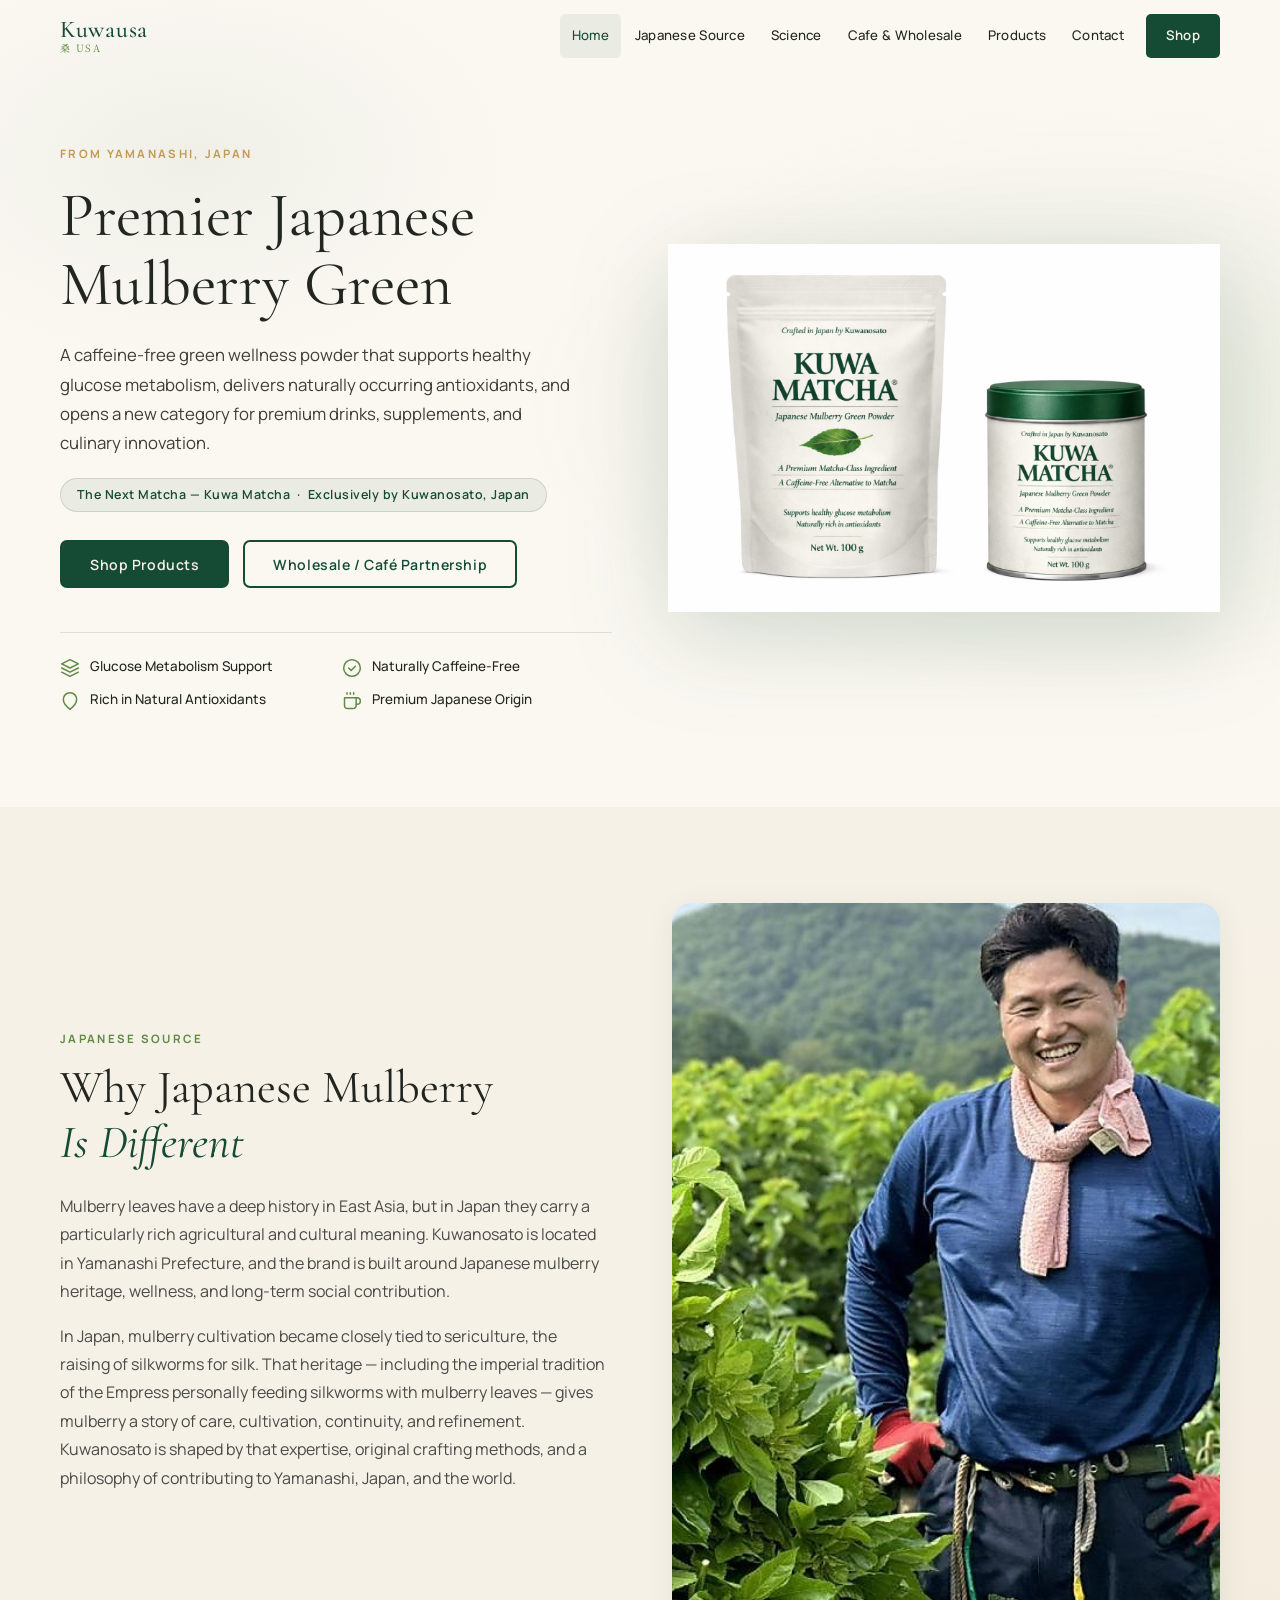
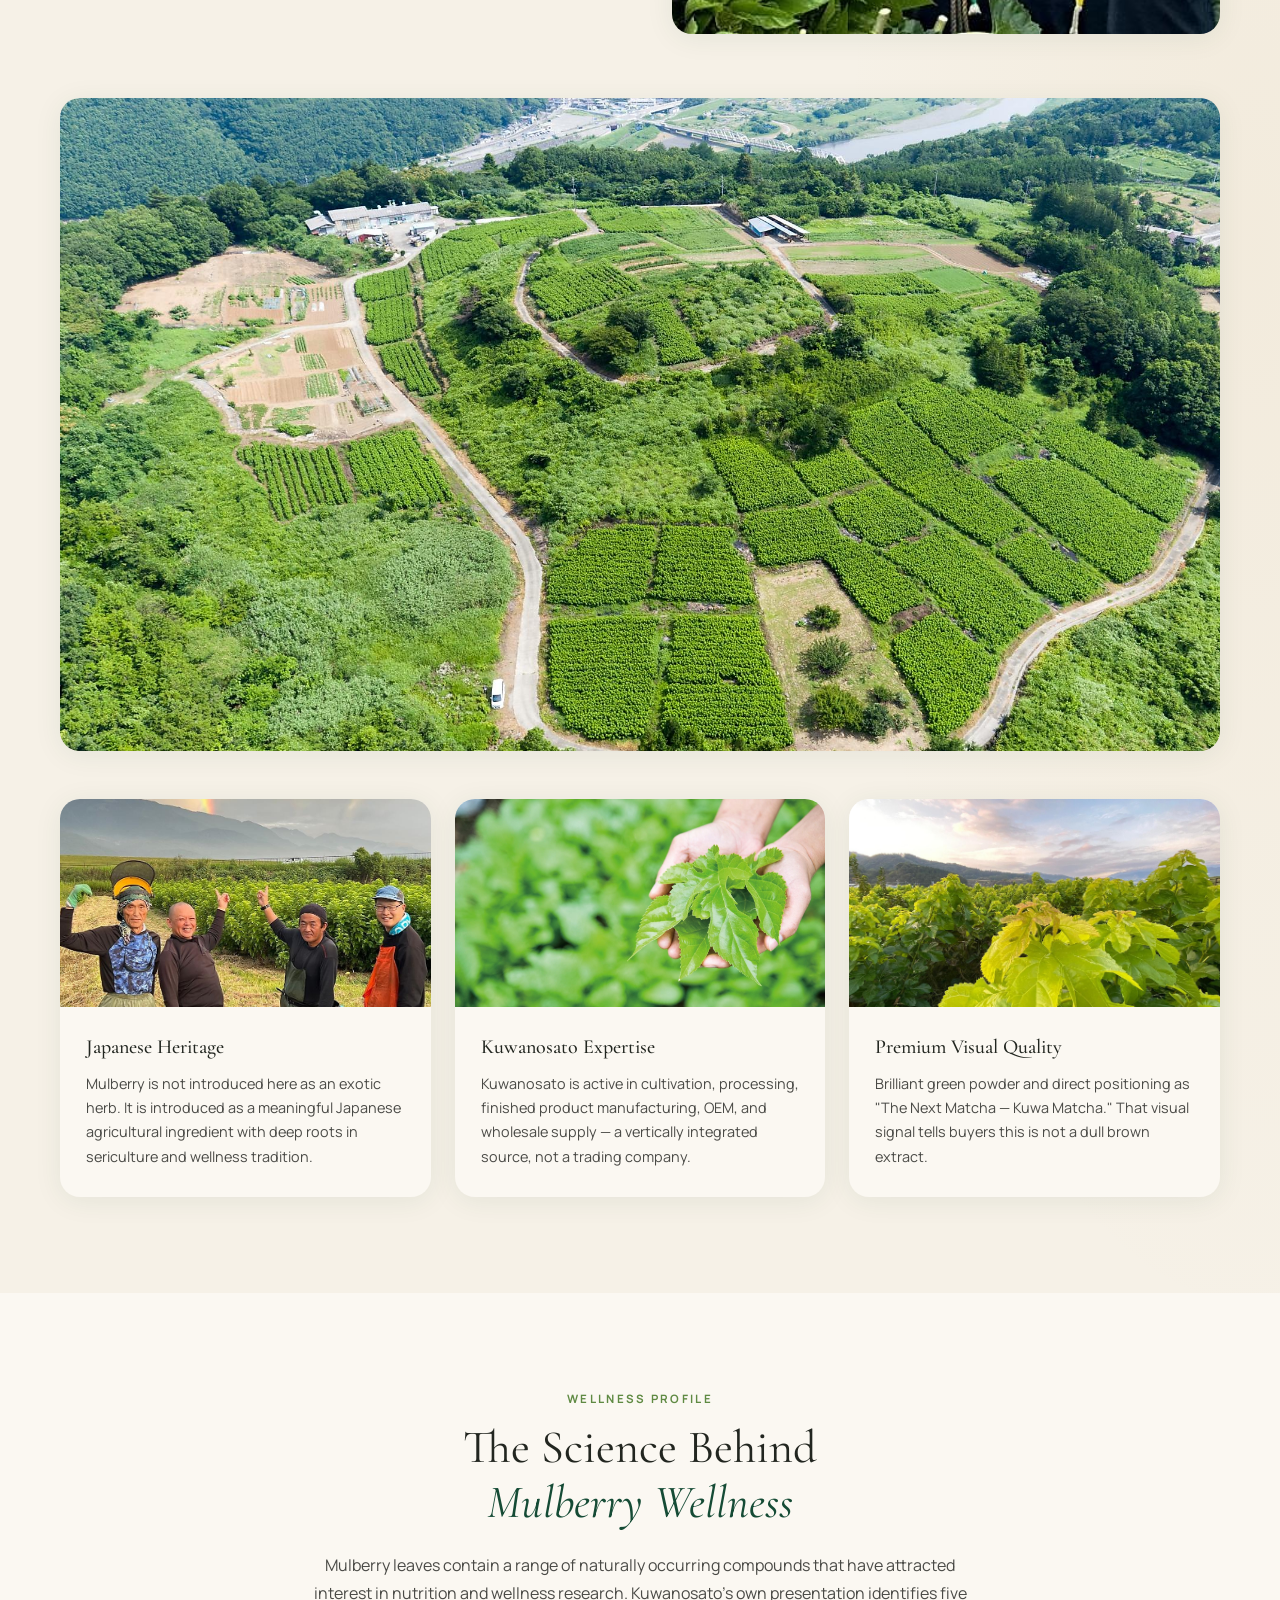
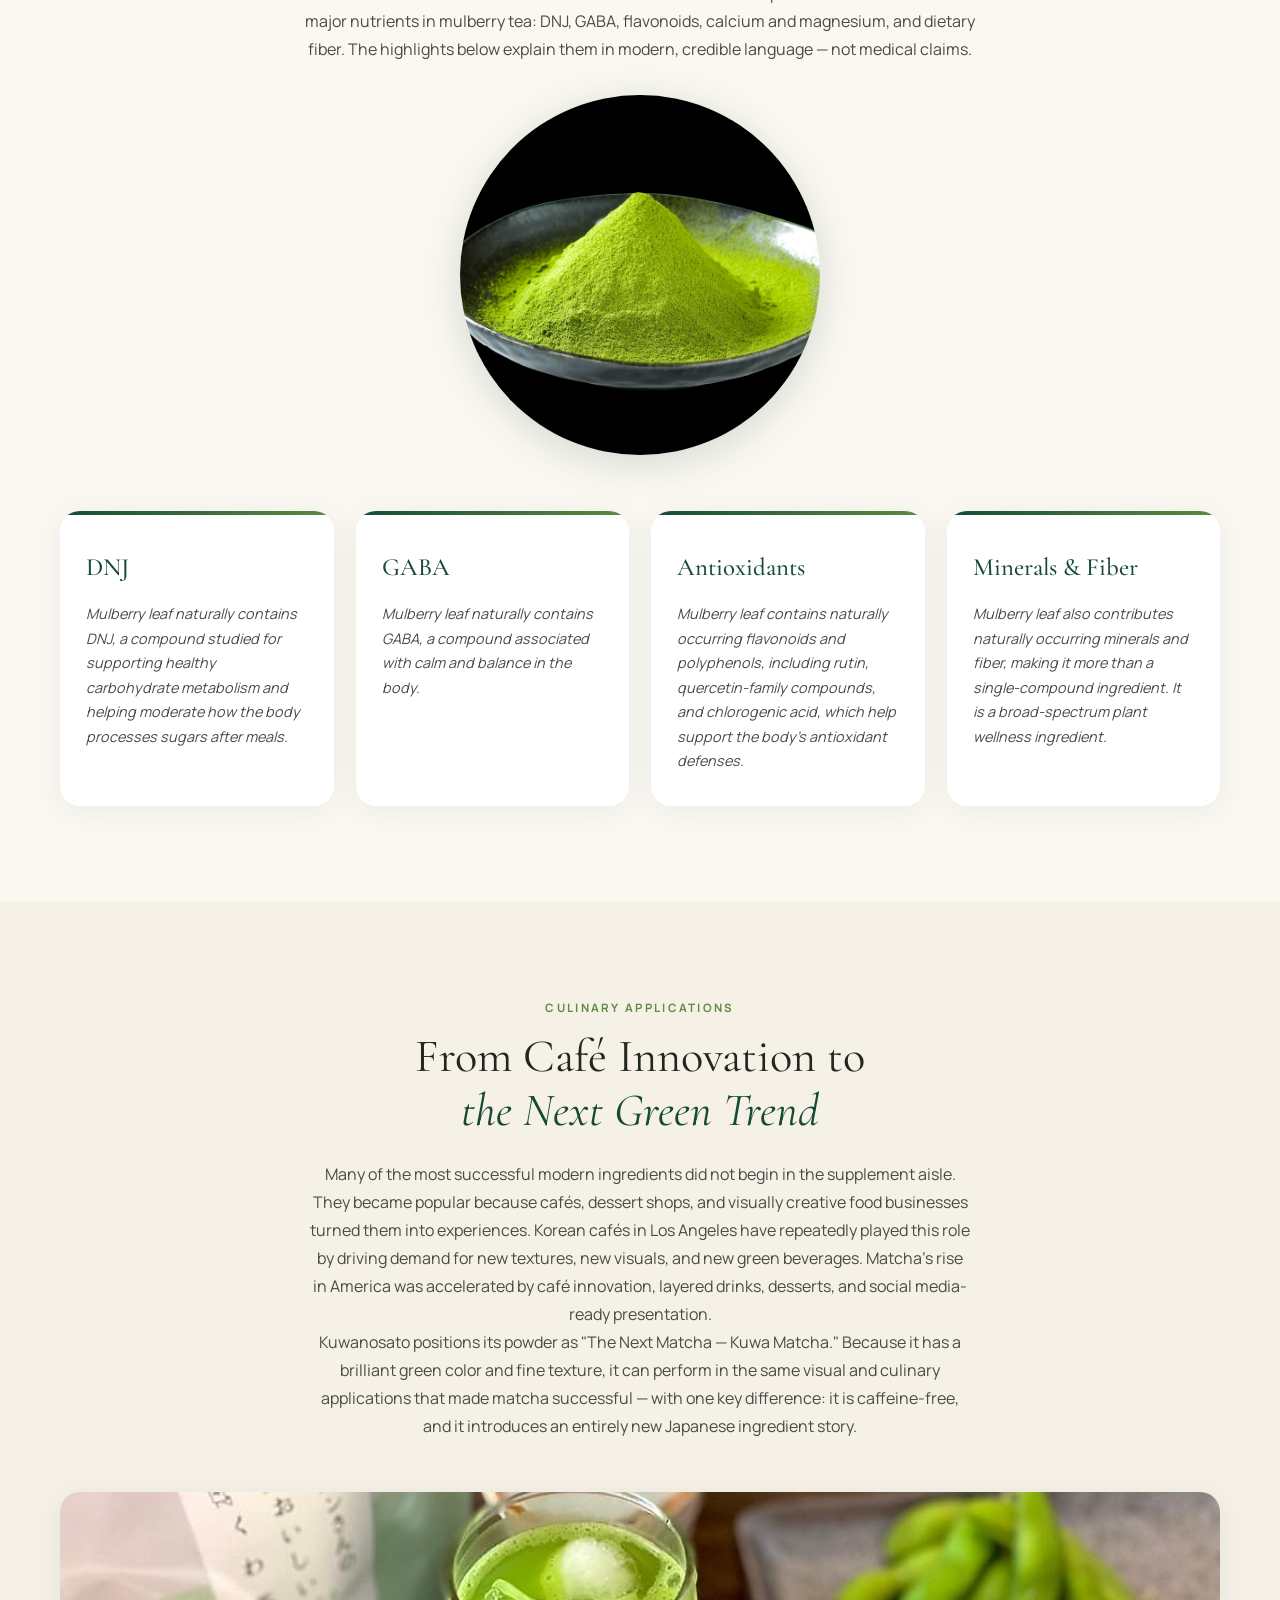
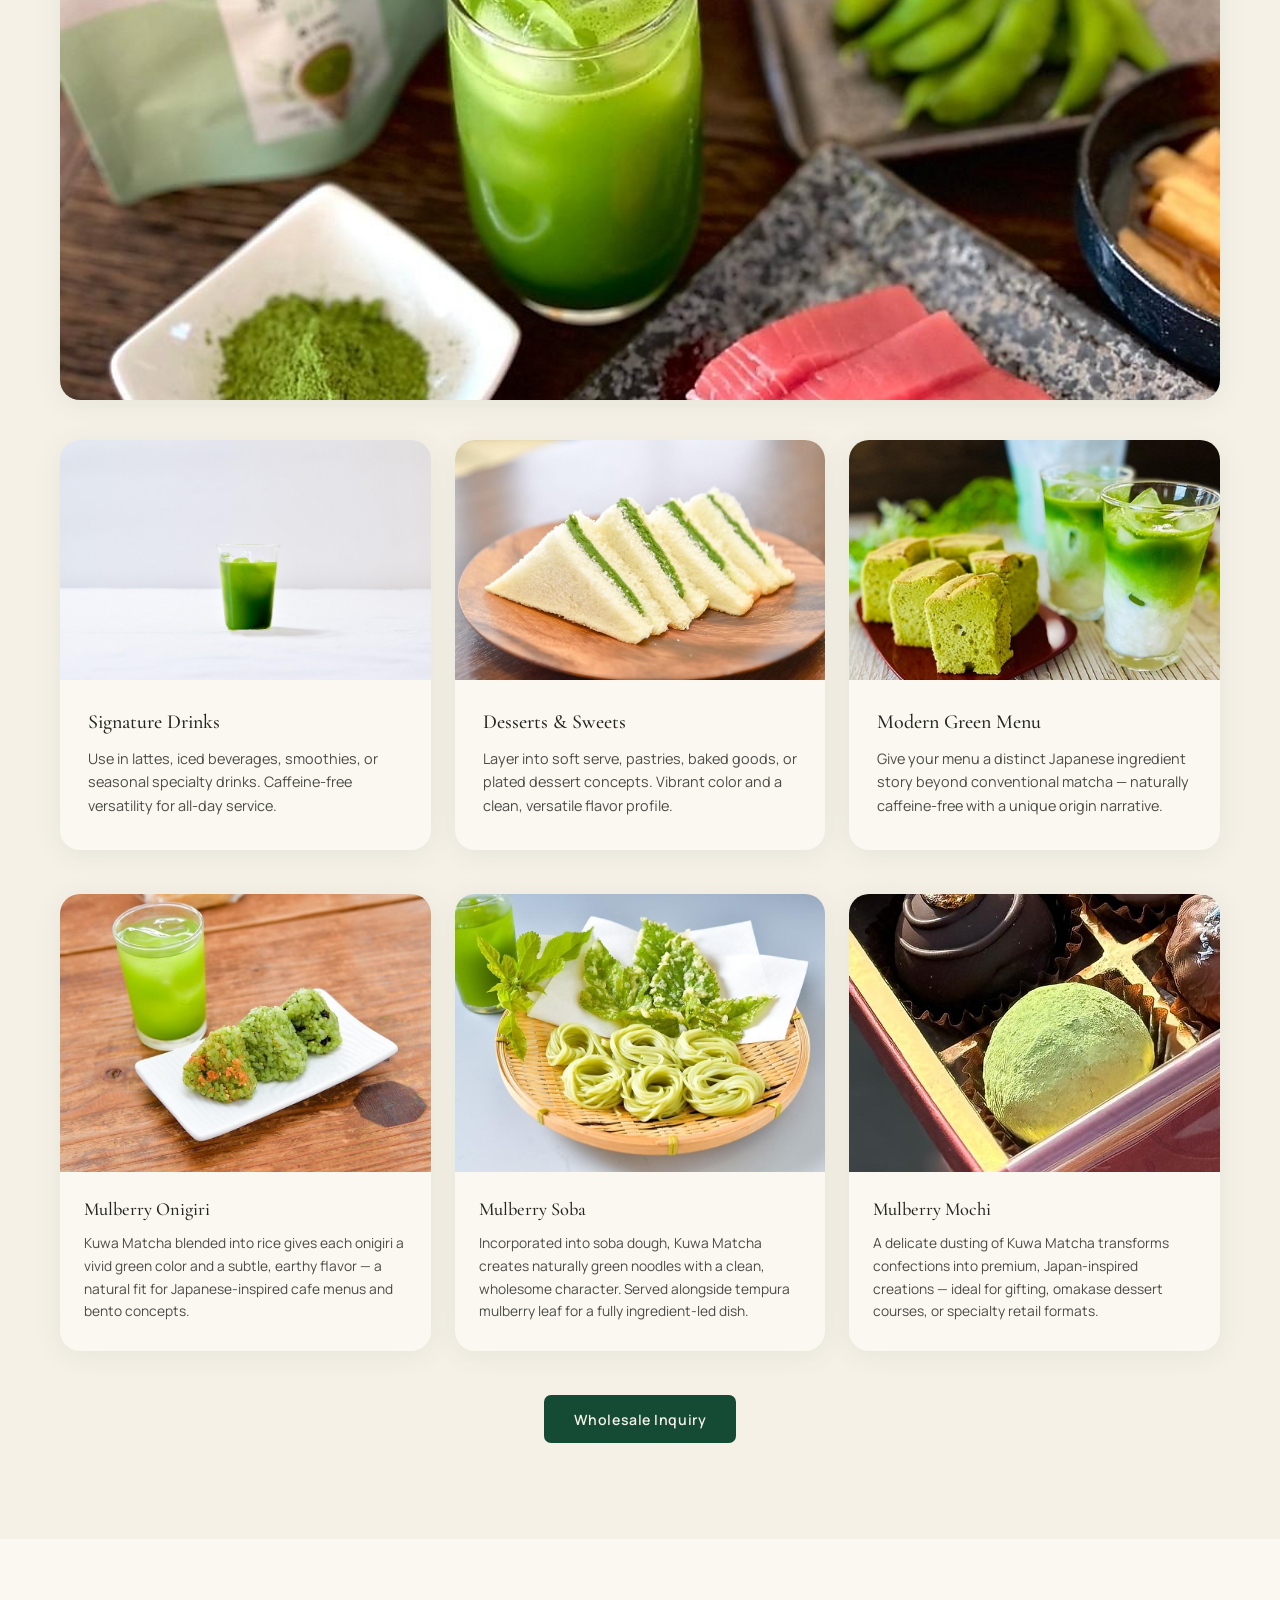
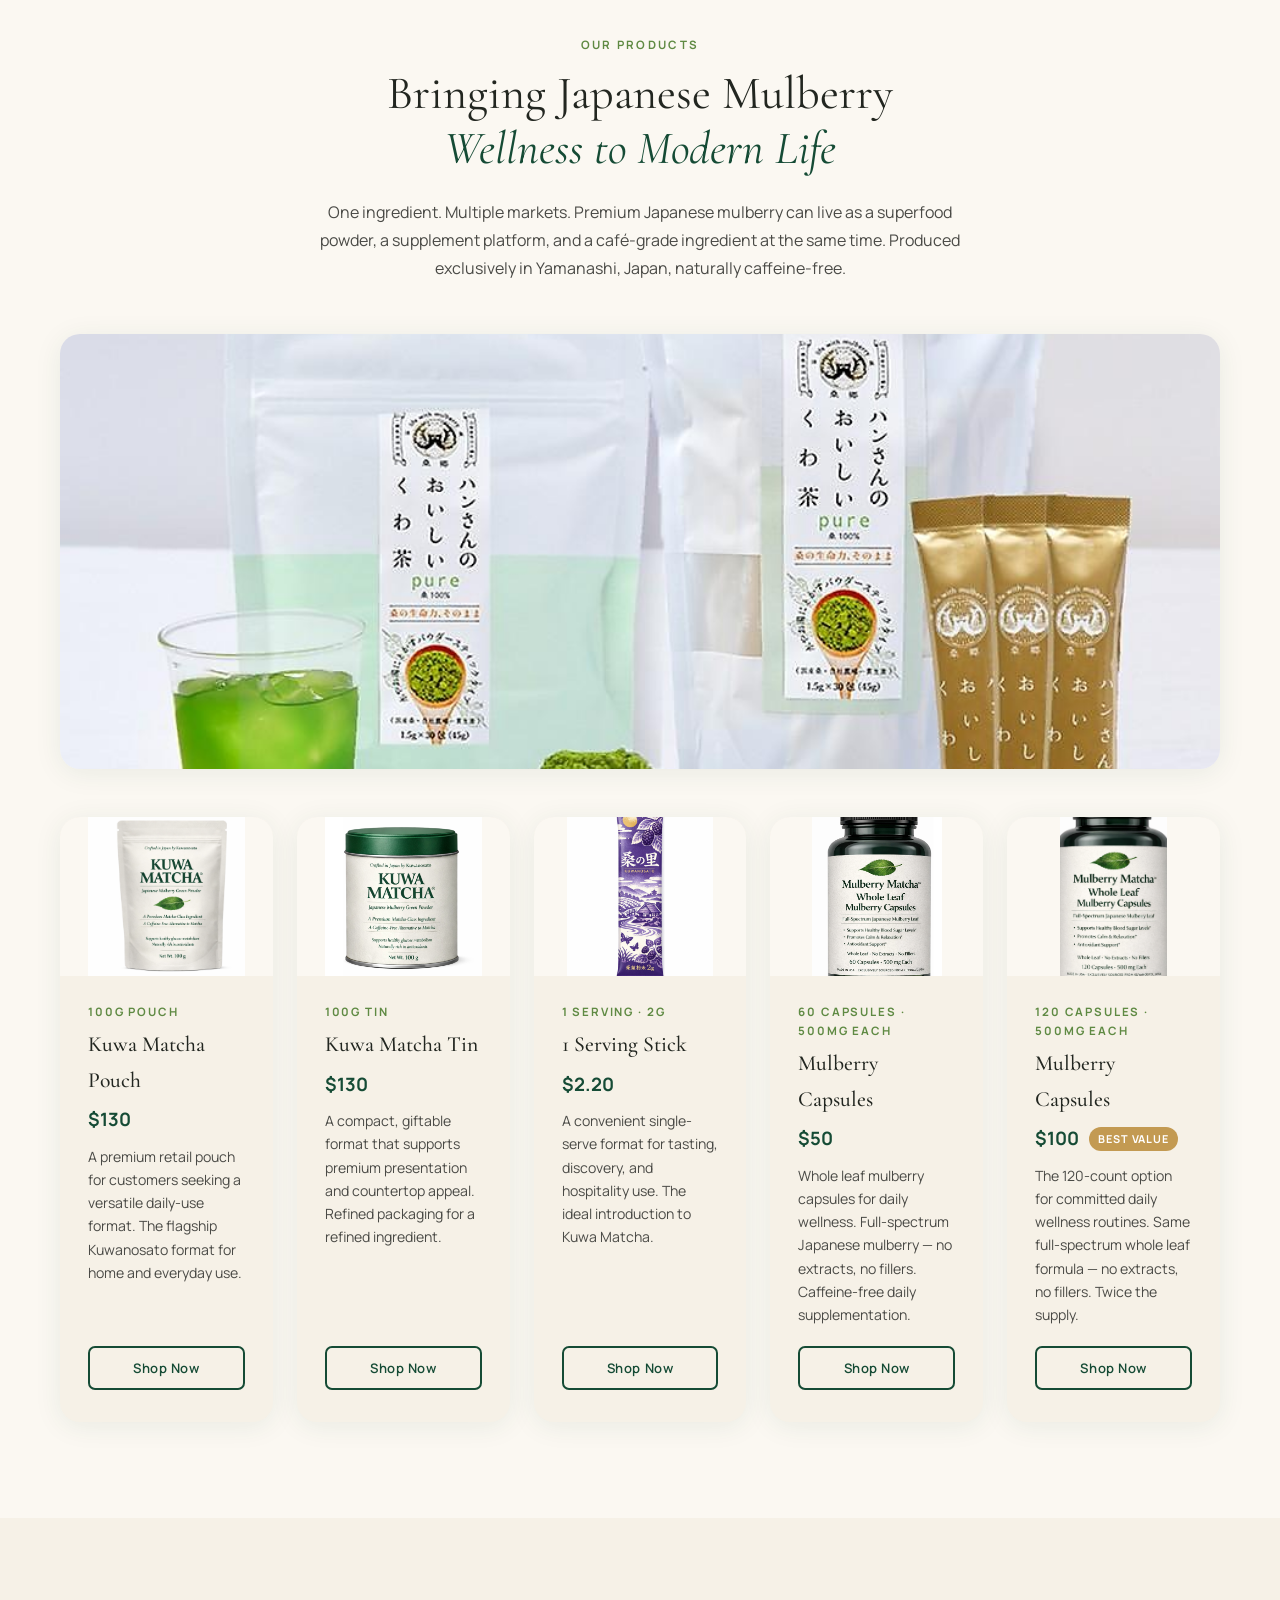
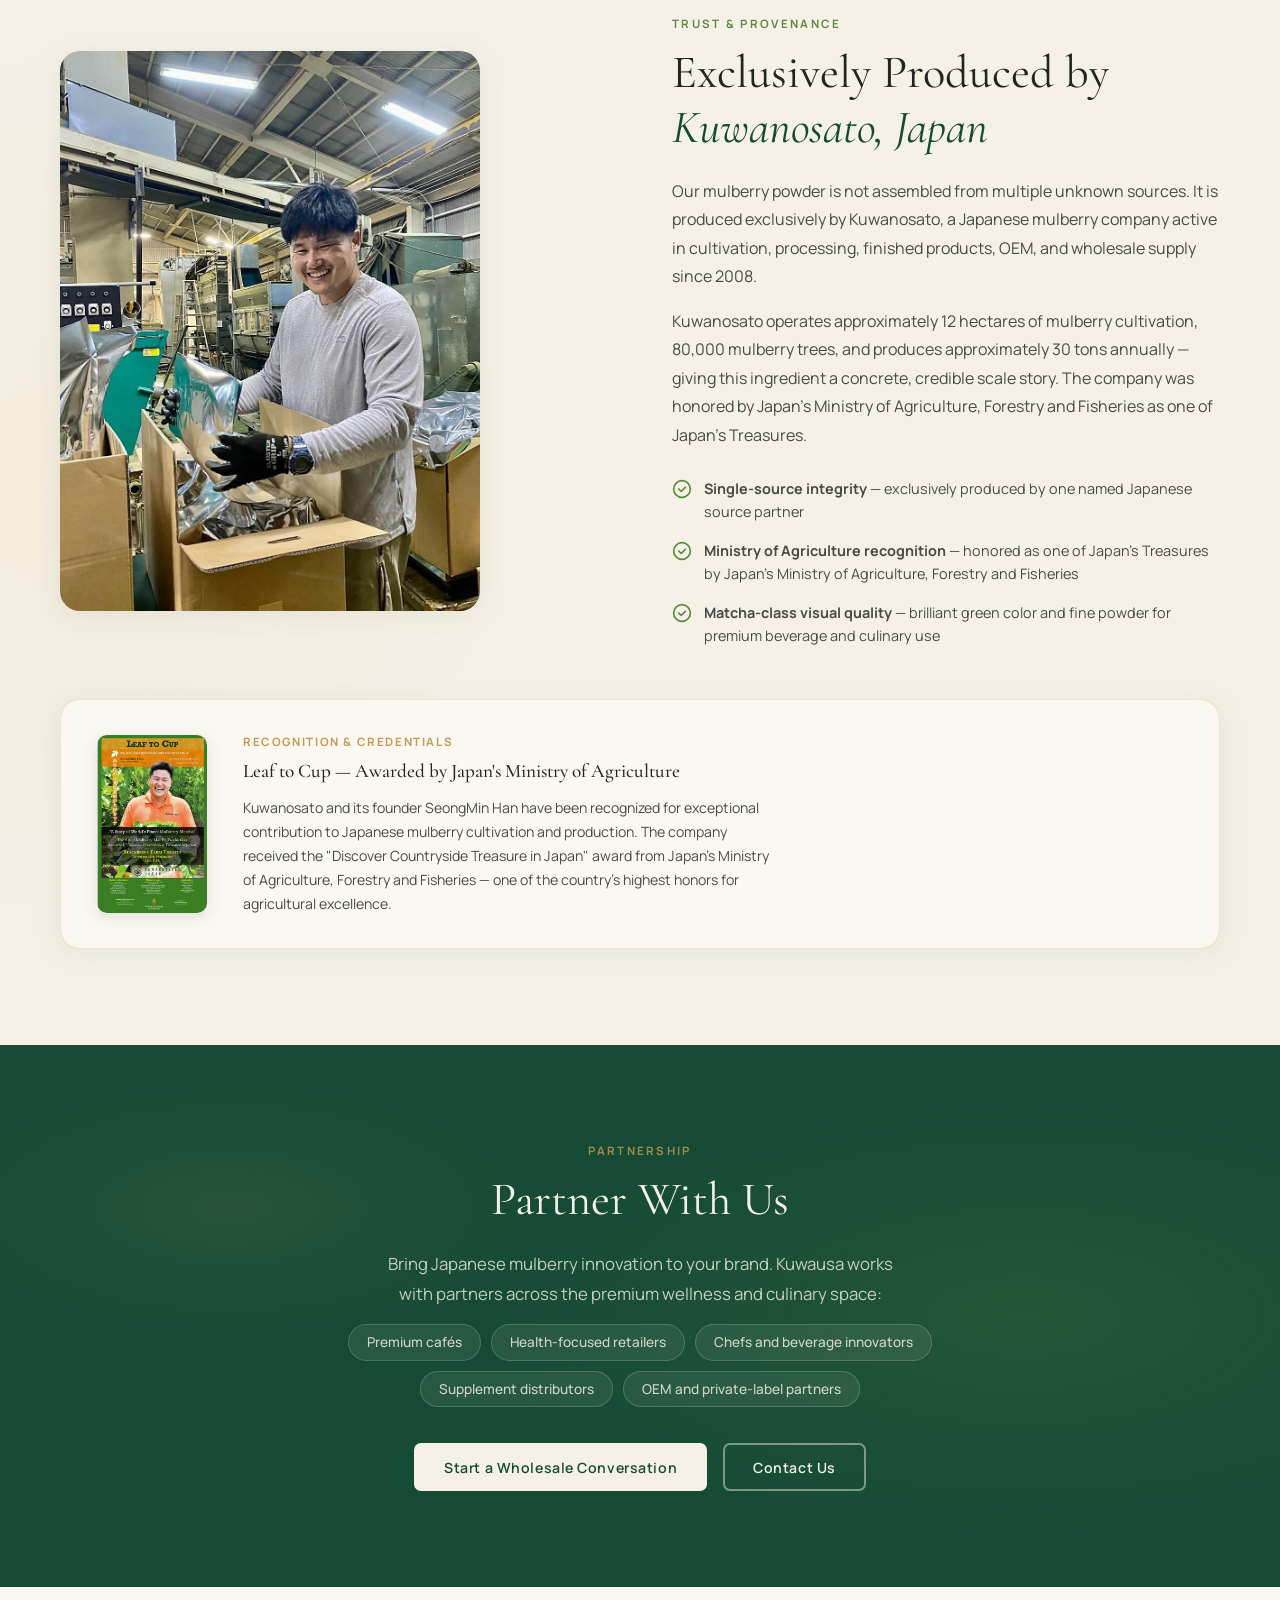
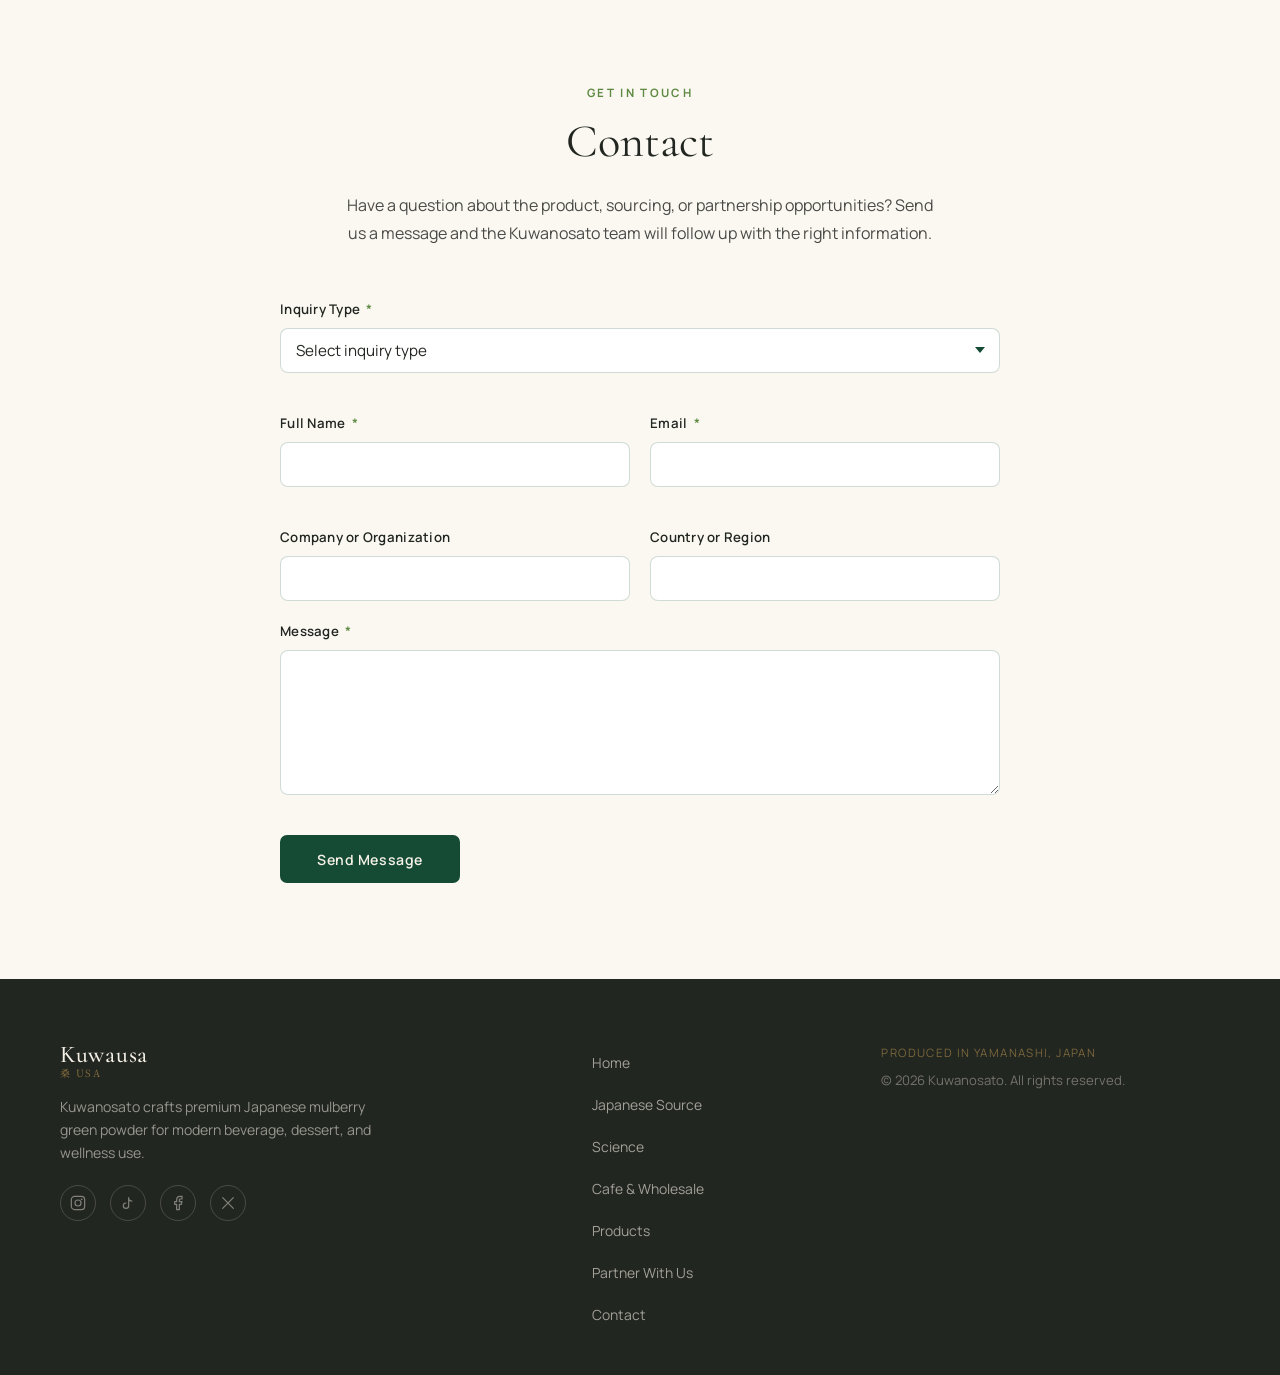
==== commit 77f3fc02: "Add files via upload" ====
--- a/index.html
+++ b/index.html
@@ -473,11 +473,11 @@
           <article class="product-card reveal-card" aria-labelledby="product-capsules-60-name">
             <div class="product-image-wrap">
               <img
-                src="images/kuwanosato-item-capsules.png"
-                alt="Mulberry Matcha Whole Leaf Mulberry Capsules — 60 and 120 count bottles, 500mg each, exclusively sourced from Kuwanosato Japan"
+                src="images/kuwanosato-item-capsules-60.png"
+                alt="Mulberry Matcha Whole Leaf Mulberry Capsules — 60 count bottle, 500mg each, exclusively sourced from Kuwanosato Japan"
                 class="product-img"
                 loading="lazy"
-                width="1536" height="1024"
+                width="768" height="1024"
               >
             </div>
             <div class="product-info">
@@ -492,11 +492,11 @@
           <article class="product-card reveal-card" aria-labelledby="product-capsules-120-name">
             <div class="product-image-wrap">
               <img
-                src="images/kuwanosato-item-capsules-back.png"
-                alt="Mulberry Matcha Whole Leaf Mulberry Capsules supplement facts panel — 120 count, 500mg each"
+                src="images/kuwanosato-item-capsules-120.png"
+                alt="Mulberry Matcha Whole Leaf Mulberry Capsules — 120 count bottle, 500mg each, exclusively sourced from Kuwanosato Japan"
                 class="product-img"
                 loading="lazy"
-                width="1536" height="1024"
+                width="768" height="1024"
               >
             </div>
             <div class="product-info">
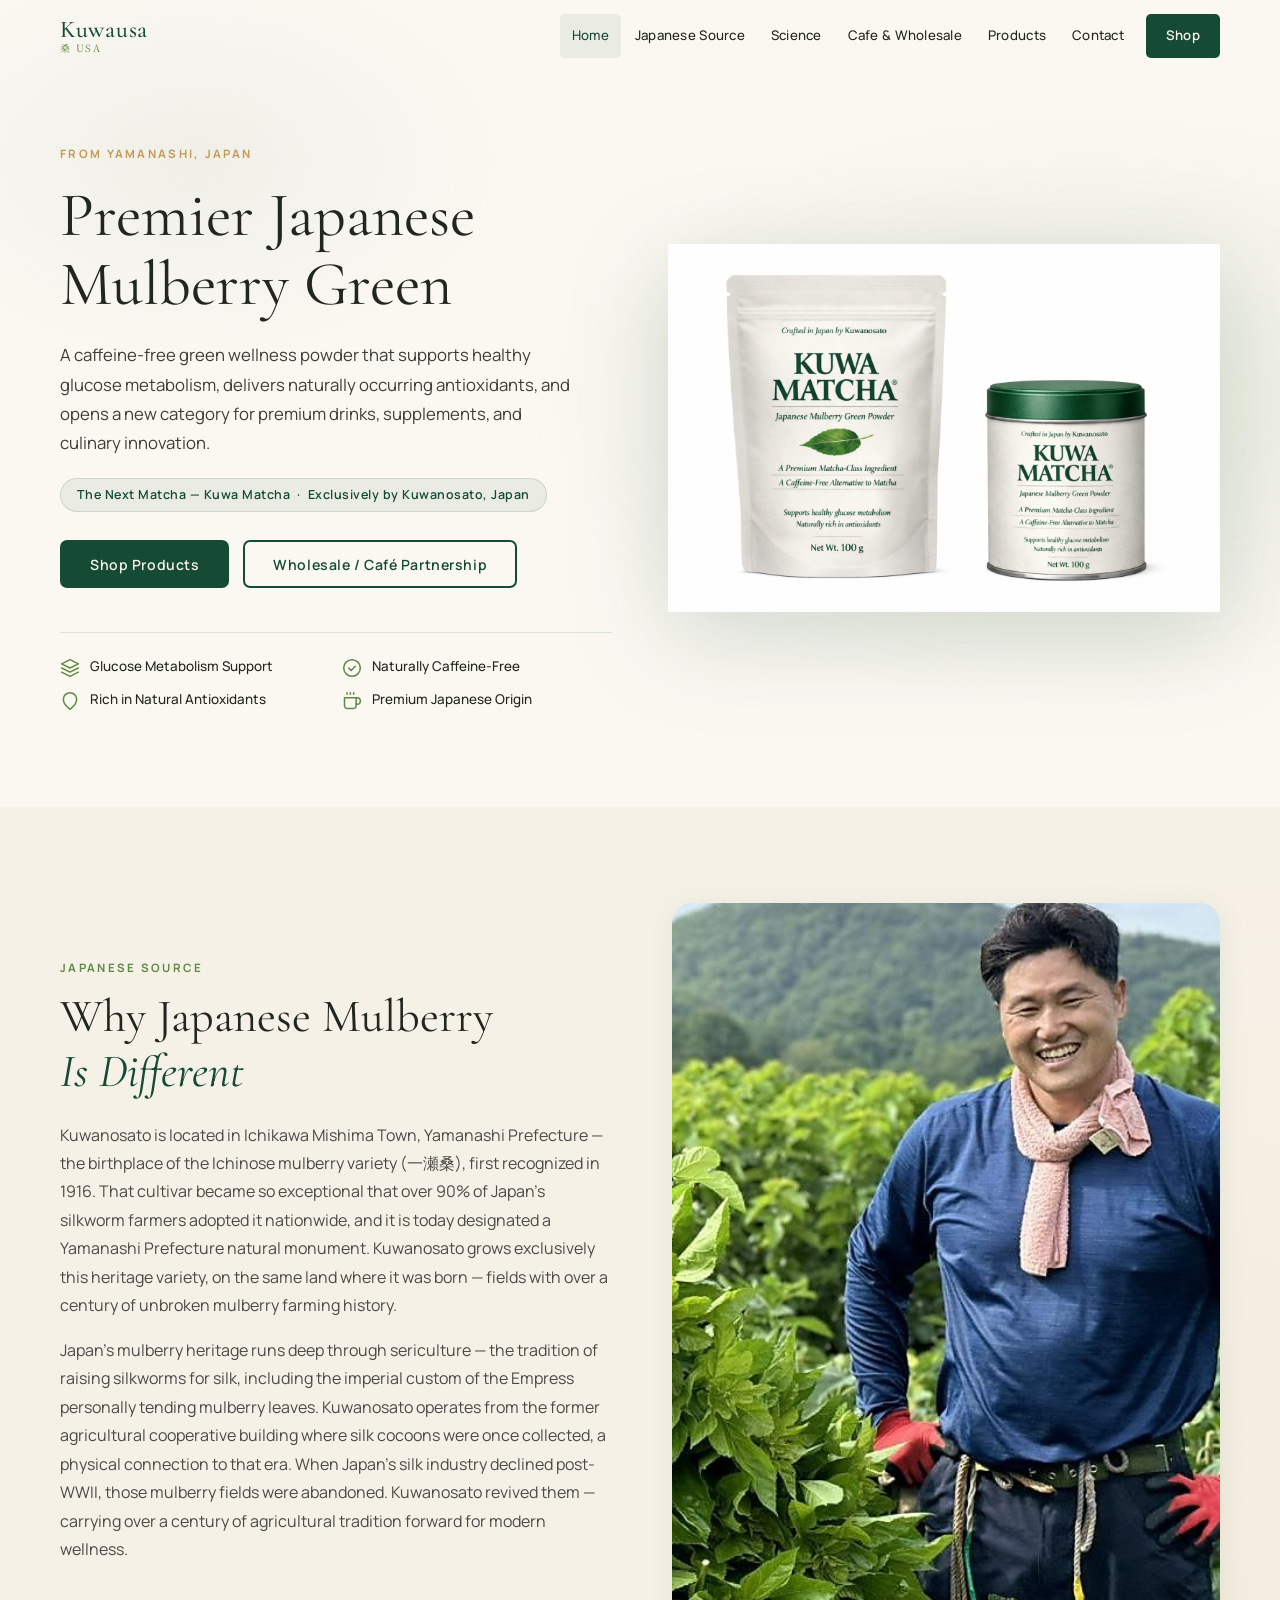
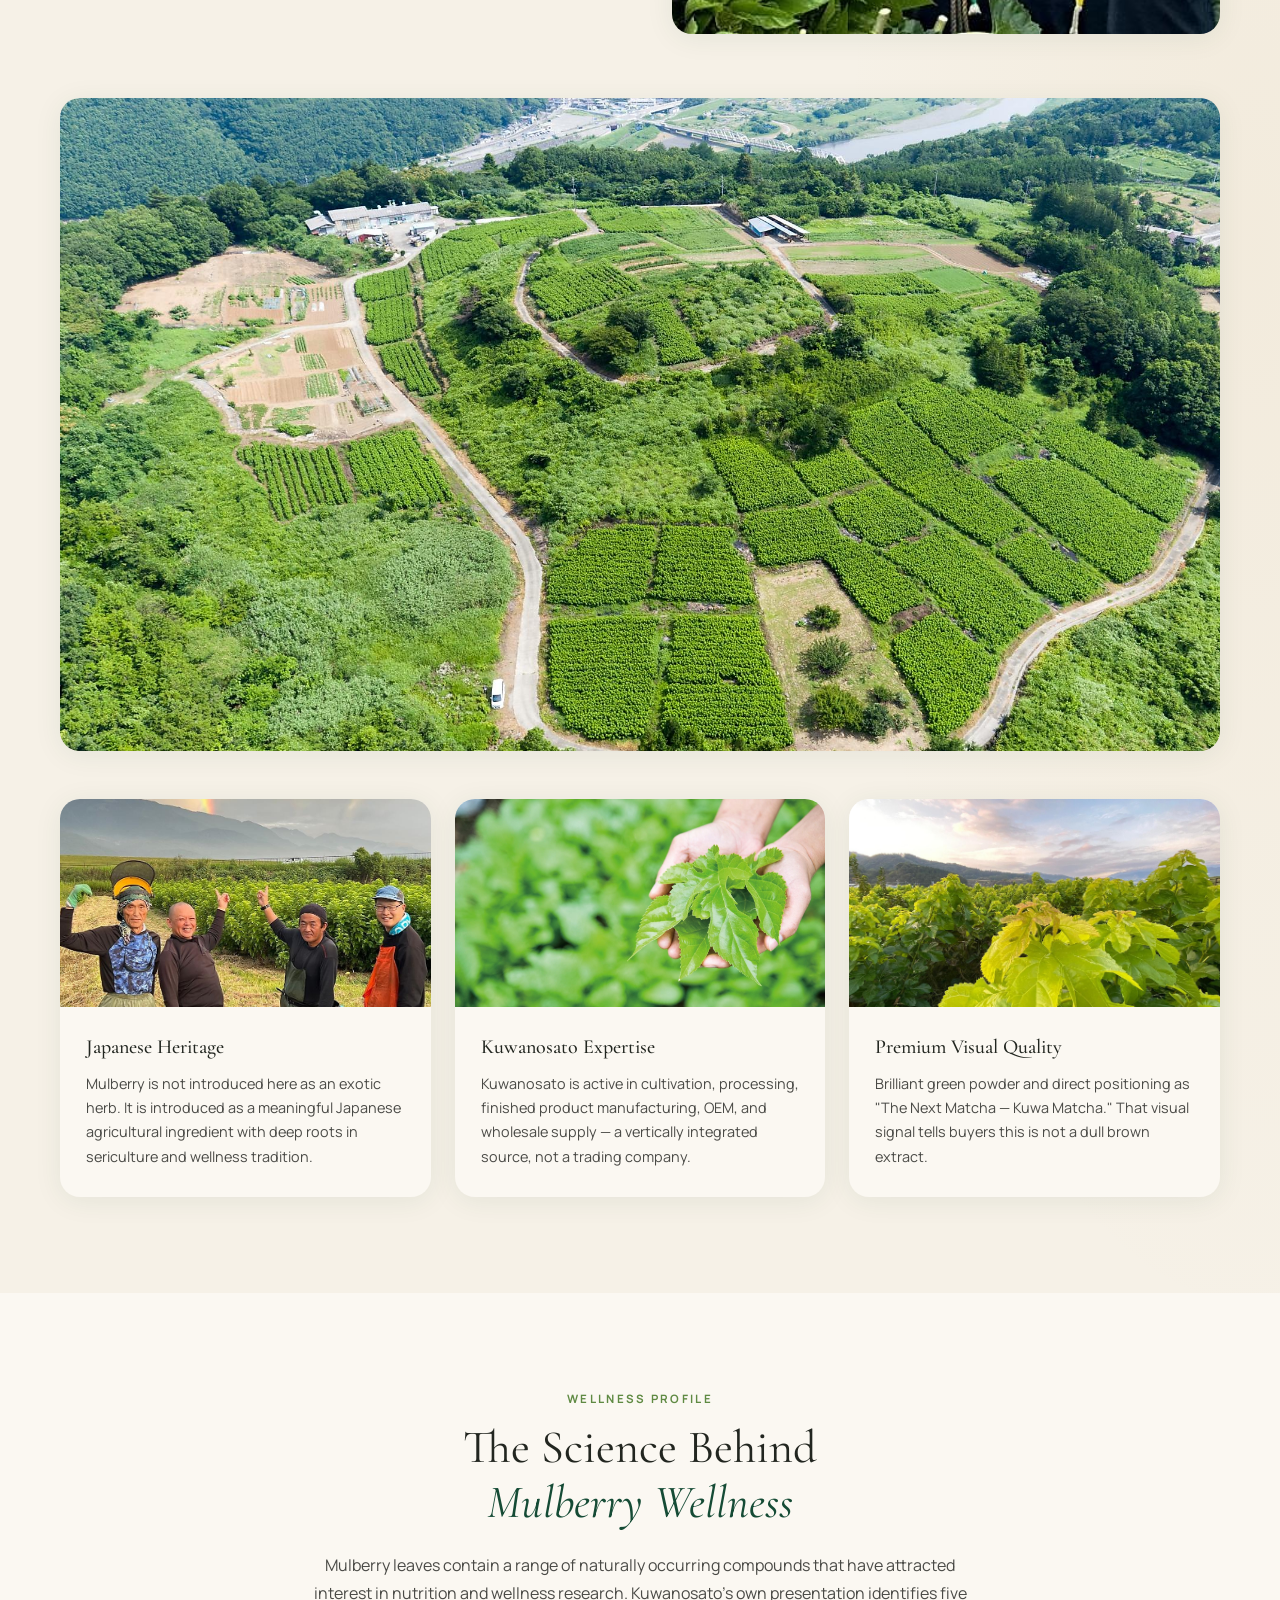
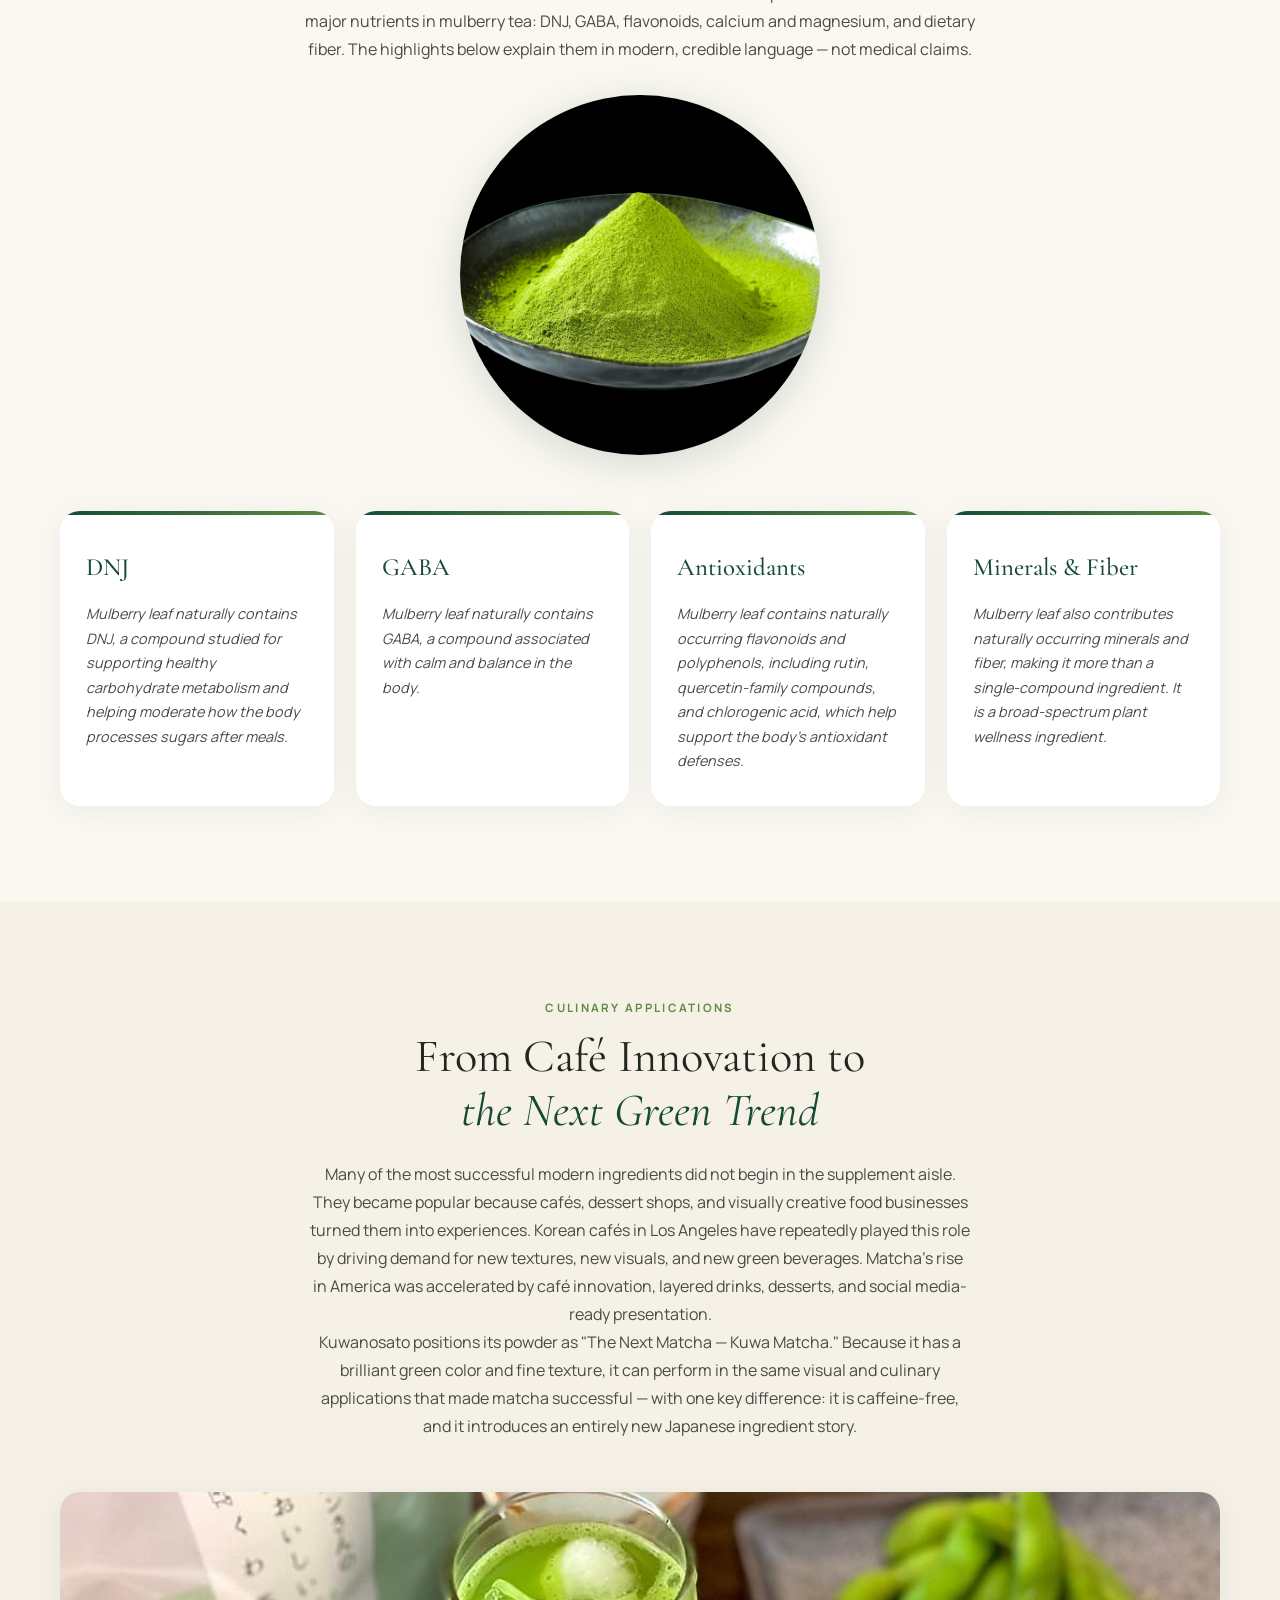
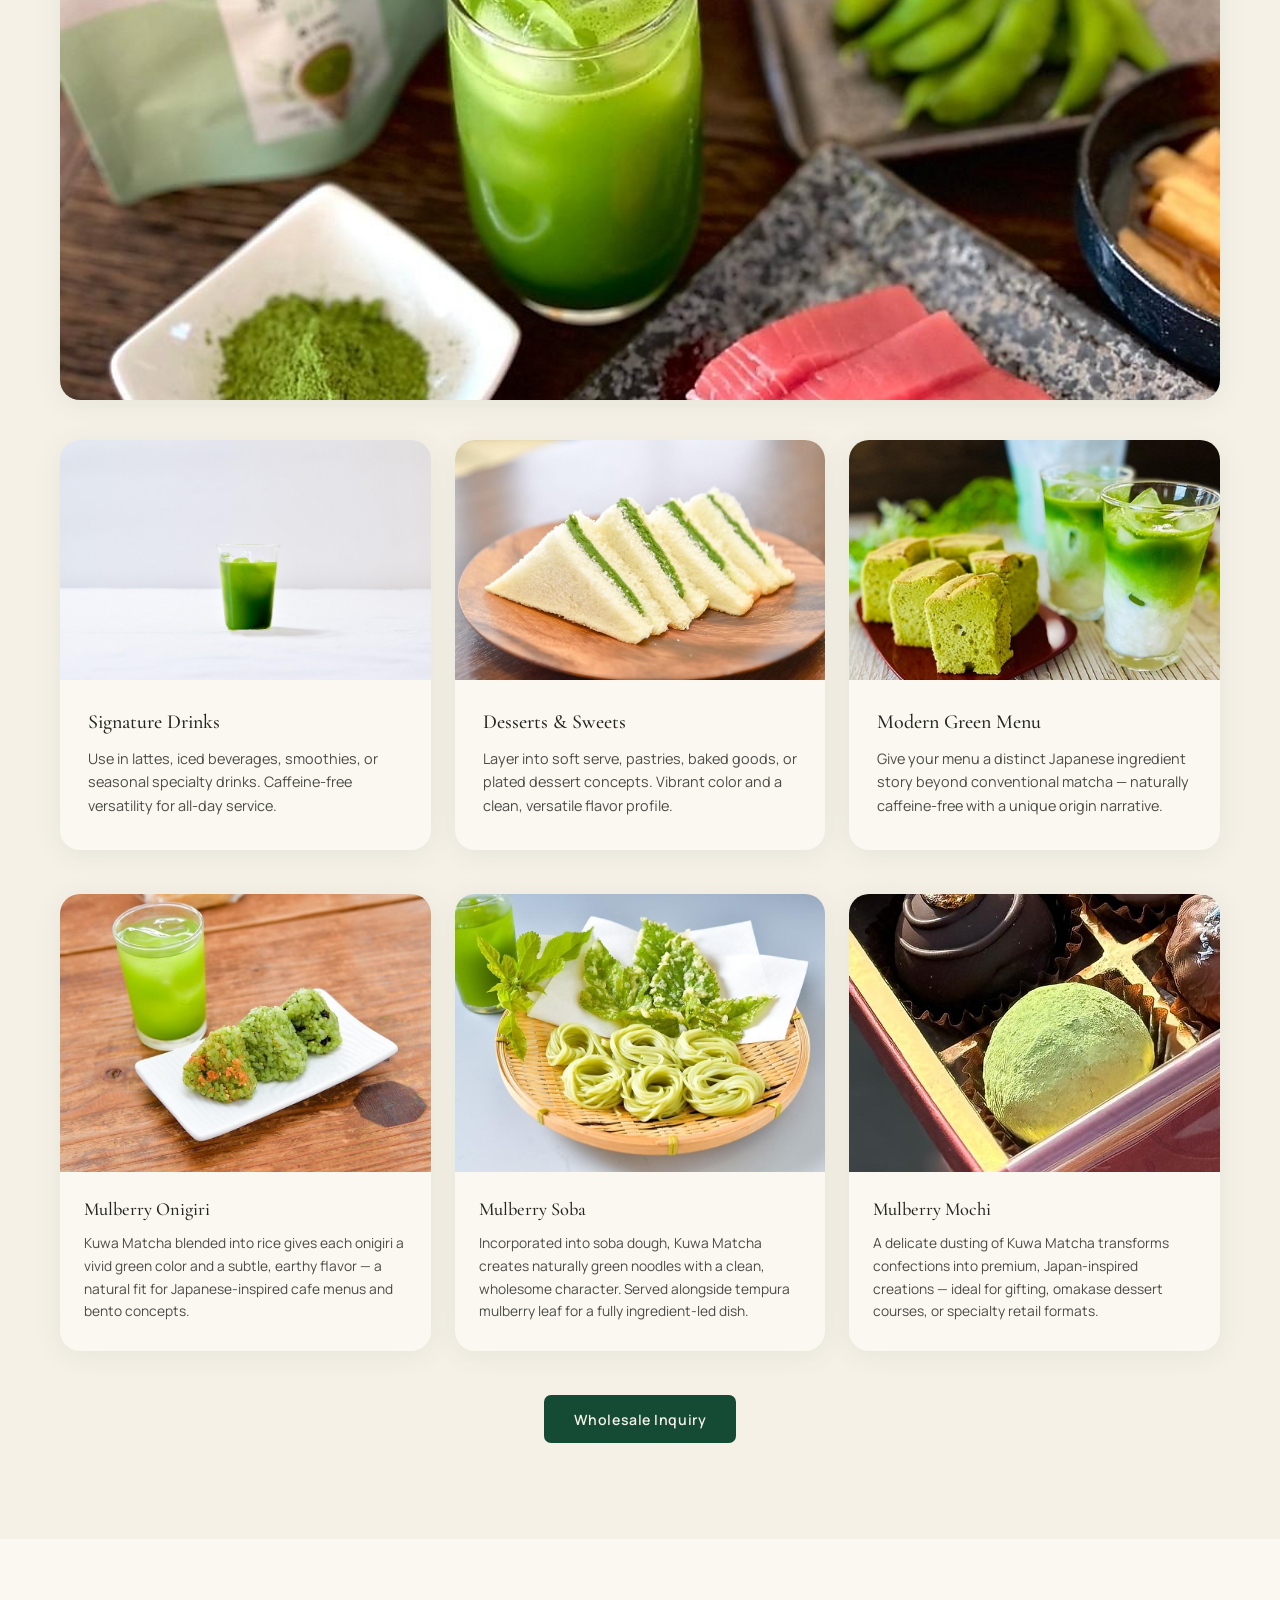
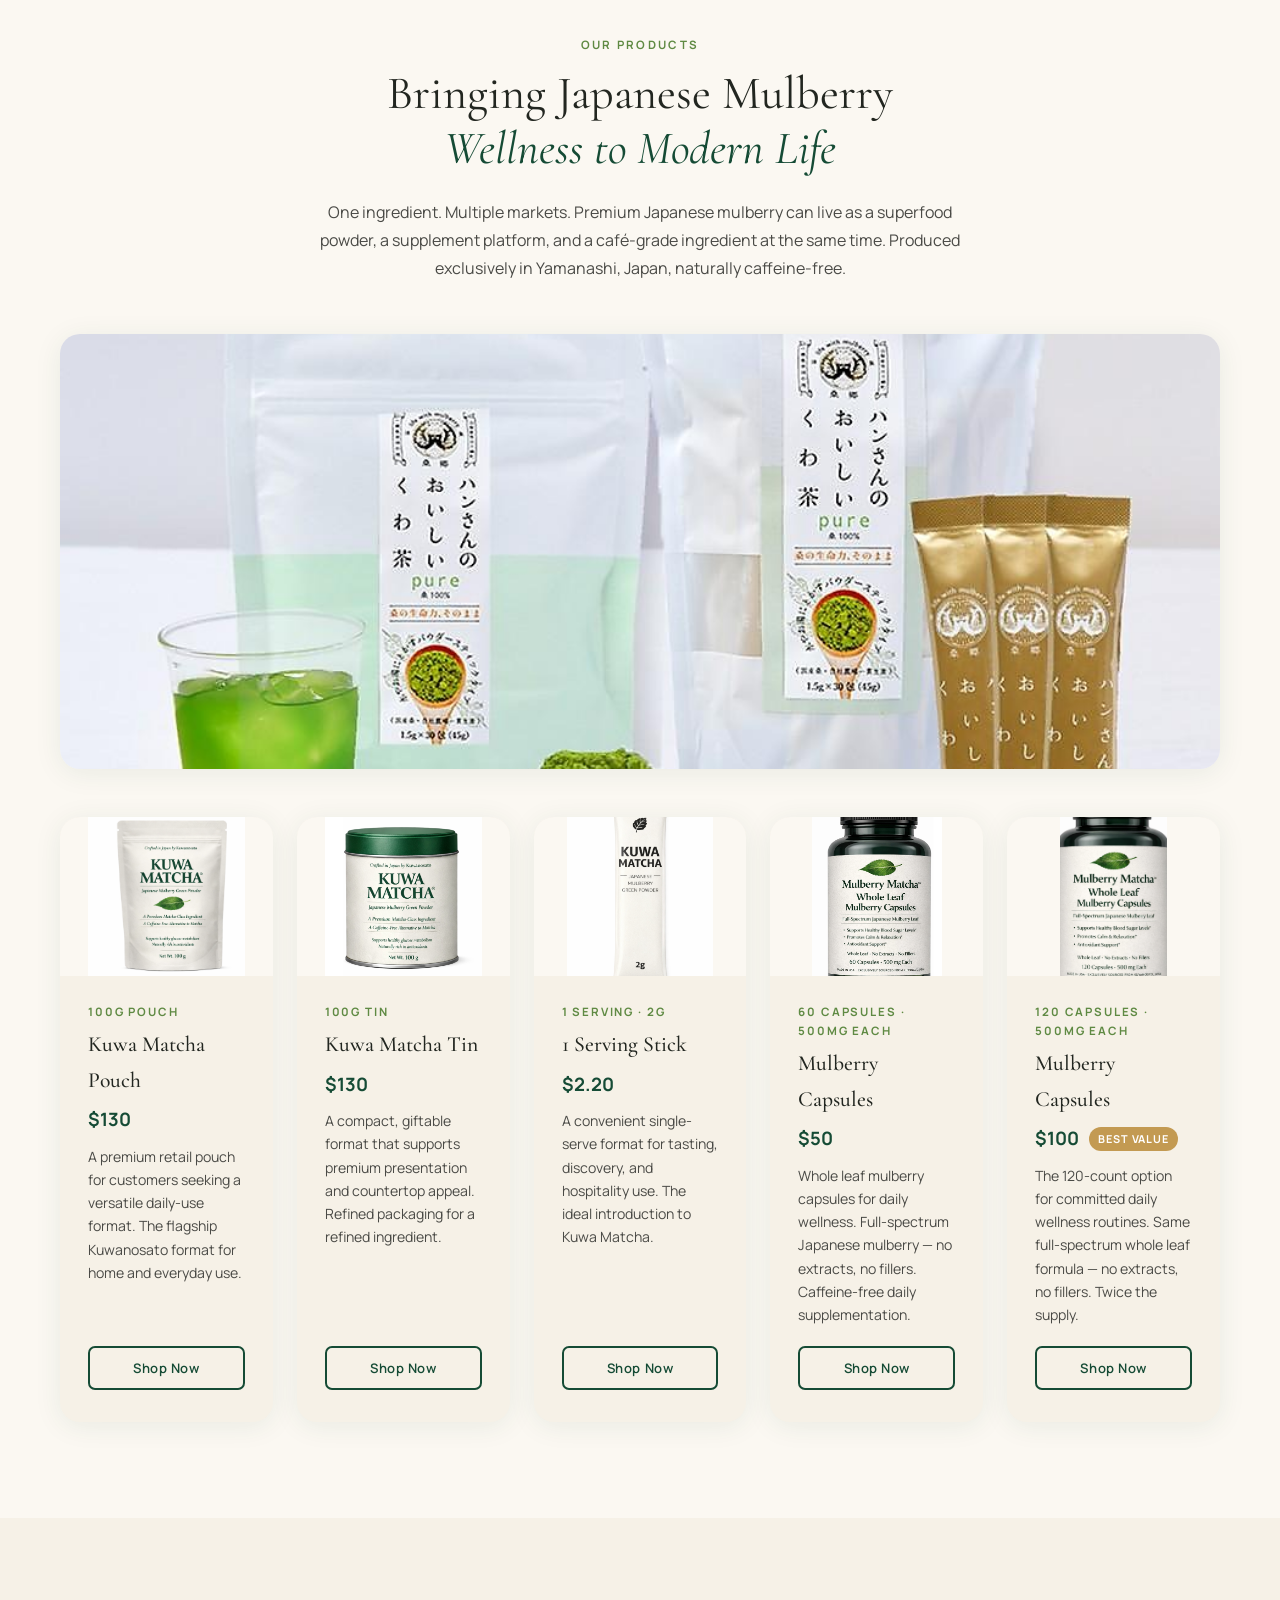
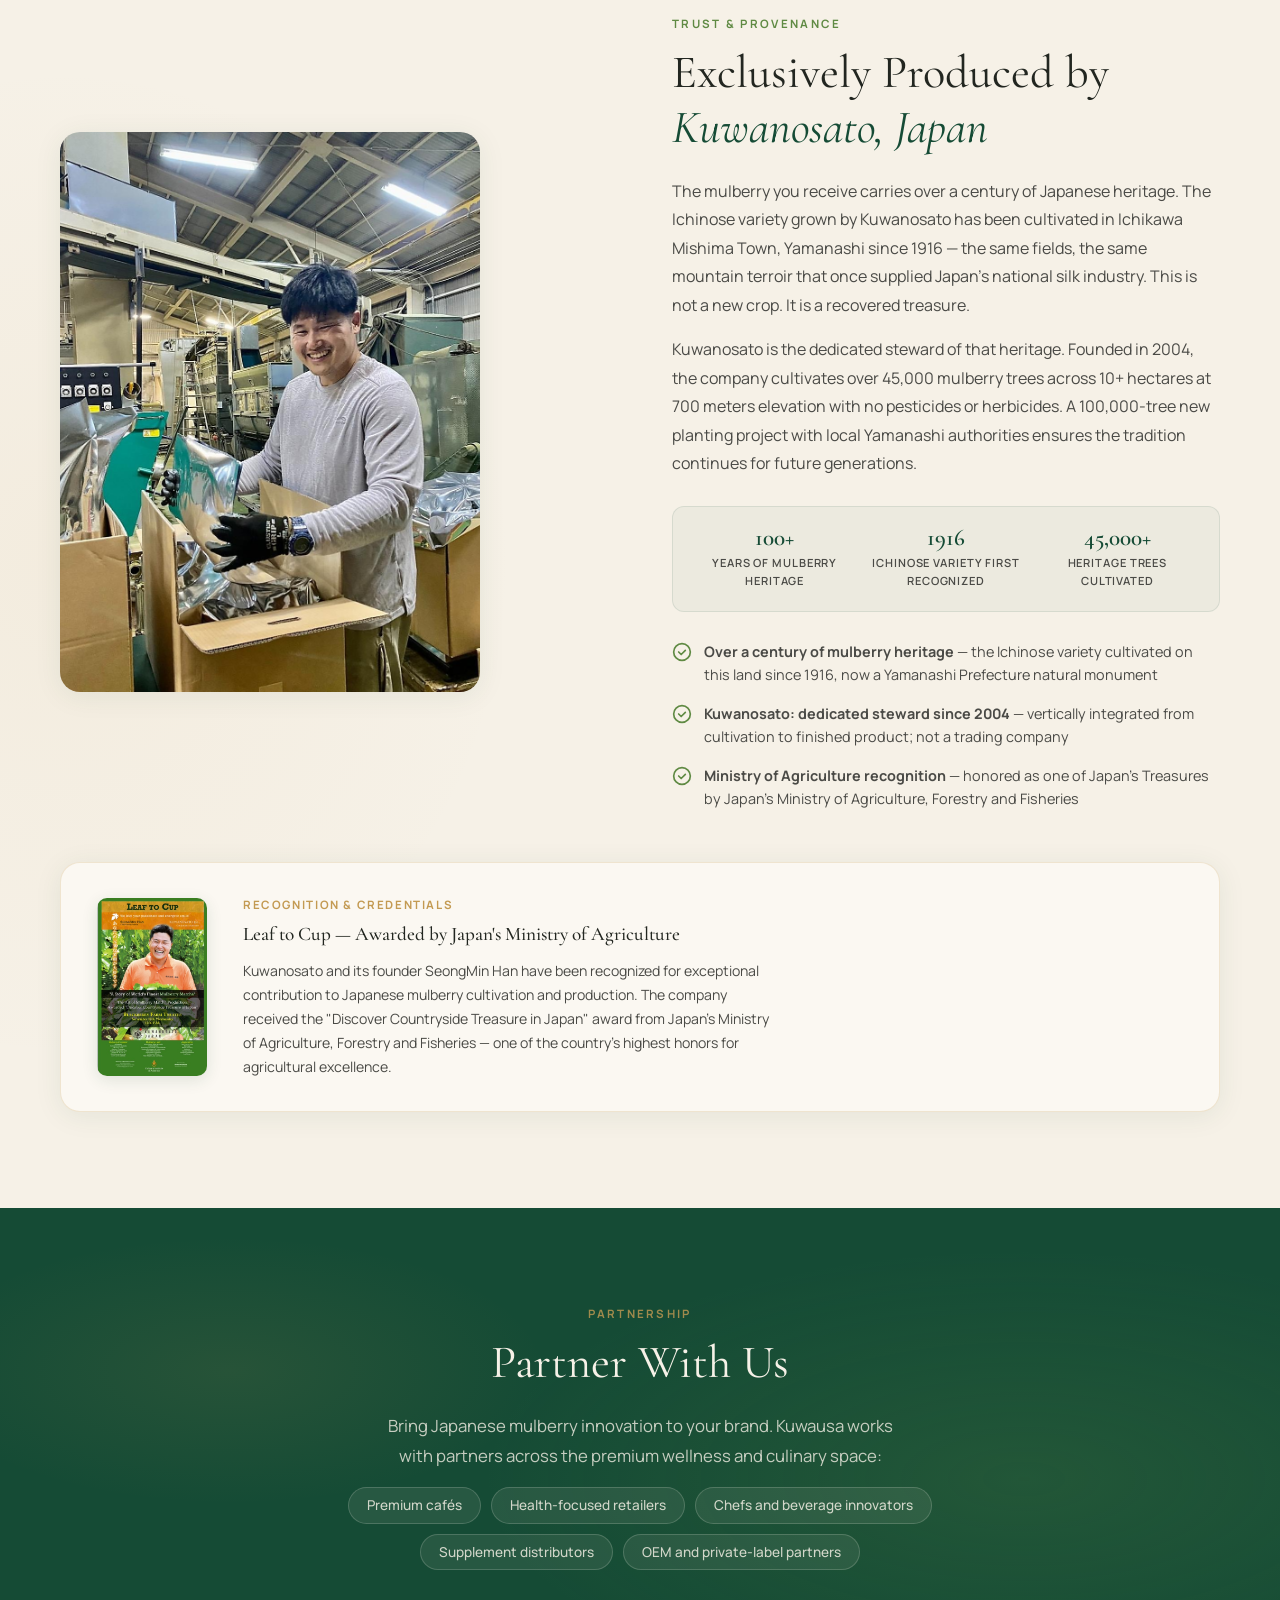
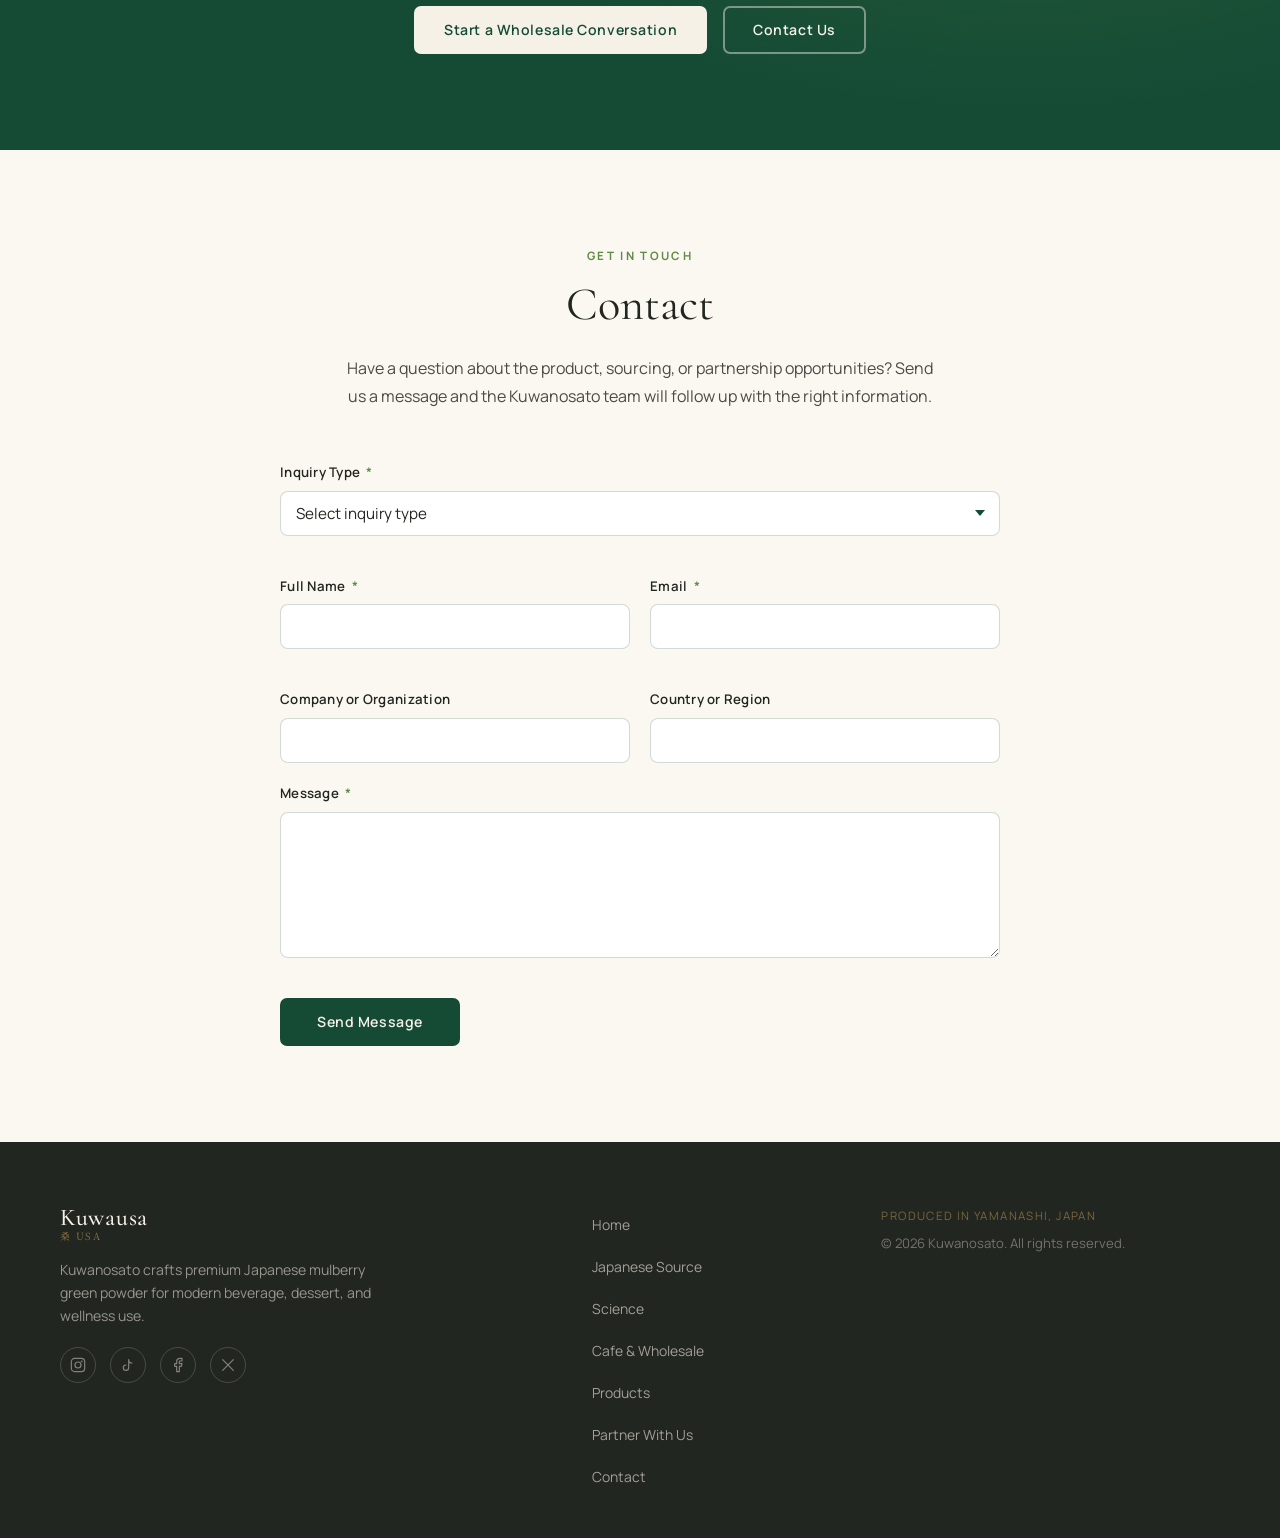
==== commit e18c2c3c: "Add files via upload" ====
--- a/index.html
+++ b/index.html
@@ -140,18 +140,20 @@
             <p class="section-eyebrow">Japanese Source</p>
             <h2 id="source-heading" class="section-heading">Why Japanese Mulberry<br><em>Is Different</em></h2>
             <p class="section-body">
-              Mulberry leaves have a deep history in East Asia, but in Japan they carry a particularly
-              rich agricultural and cultural meaning. Kuwanosato is located in Yamanashi Prefecture,
-              and the brand is built around Japanese mulberry heritage, wellness, and long-term social
-              contribution.
+              Kuwanosato is located in Ichikawa Mishima Town, Yamanashi Prefecture — the birthplace
+              of the Ichinose mulberry variety (一瀬桑), first recognized in 1916. That cultivar became
+              so exceptional that over 90% of Japan's silkworm farmers adopted it nationwide, and it is
+              today designated a Yamanashi Prefecture natural monument. Kuwanosato grows exclusively
+              this heritage variety, on the same land where it was born — fields with over a century
+              of unbroken mulberry farming history.
             </p>
             <p class="section-body">
-              In Japan, mulberry cultivation became closely tied to sericulture, the raising of
-              silkworms for silk. That heritage — including the imperial tradition of the Empress
-              personally feeding silkworms with mulberry leaves — gives mulberry a story of care,
-              cultivation, continuity, and refinement. Kuwanosato is shaped by that expertise,
-              original crafting methods, and a philosophy of contributing to Yamanashi, Japan,
-              and the world.
+              Japan's mulberry heritage runs deep through sericulture — the tradition of raising
+              silkworms for silk, including the imperial custom of the Empress personally tending
+              mulberry leaves. Kuwanosato operates from the former agricultural cooperative building
+              where silk cocoons were once collected, a physical connection to that era. When Japan's
+              silk industry declined post-WWII, those mulberry fields were abandoned. Kuwanosato
+              revived them — carrying over a century of agricultural tradition forward for modern wellness.
             </p>
           </div>
           <div class="source-image-wrap">
@@ -454,8 +456,8 @@
           <article class="product-card reveal-card" aria-labelledby="product-sample-name">
             <div class="product-image-wrap">
               <img
-                src="images/kuwanosato-item-matcha-design.png"
-                alt="Kuwanosato 1 serving stick with Japanese illustrated Kuwa Matcha packaging design"
+                src="images/kuwanosato-item-matcha-sample.png"
+                alt="Kuwa Matcha 1 serving stick — 2g Japanese Mulberry Green Powder, white minimalist packaging"
                 class="product-img"
                 loading="lazy"
               width="1024" height="1536"
@@ -533,34 +535,51 @@
             <p class="section-eyebrow">Trust &amp; Provenance</p>
             <h2 id="quality-heading" class="section-heading">Exclusively Produced by<br><em>Kuwanosato, Japan</em></h2>
             <p class="section-body">
-              Our mulberry powder is not assembled from multiple unknown sources. It is produced
-              exclusively by Kuwanosato, a Japanese mulberry company active in cultivation,
-              processing, finished products, OEM, and wholesale supply since 2008.
+              The mulberry you receive carries over a century of Japanese heritage. The Ichinose
+              variety grown by Kuwanosato has been cultivated in Ichikawa Mishima Town, Yamanashi
+              since 1916 — the same fields, the same mountain terroir that once supplied Japan's
+              national silk industry. This is not a new crop. It is a recovered treasure.
             </p>
             <p class="section-body">
-              Kuwanosato operates approximately 12 hectares of mulberry cultivation, 80,000
-              mulberry trees, and produces approximately 30 tons annually — giving this ingredient
-              a concrete, credible scale story. The company was honored by Japan's Ministry of
-              Agriculture, Forestry and Fisheries as one of Japan's Treasures.
+              Kuwanosato is the dedicated steward of that heritage. Founded in 2004, the company
+              cultivates over 45,000 mulberry trees across 10+ hectares at 700 meters elevation
+              with no pesticides or herbicides. A 100,000-tree new planting project with local
+              Yamanashi authorities ensures the tradition continues for future generations.
             </p>
+
+            <div class="quality-stats" aria-label="Key provenance figures">
+              <div class="quality-stat">
+                <span class="quality-stat-num">100+</span>
+                <span class="quality-stat-label">Years of Mulberry Heritage</span>
+              </div>
+              <div class="quality-stat">
+                <span class="quality-stat-num">1916</span>
+                <span class="quality-stat-label">Ichinose Variety First Recognized</span>
+              </div>
+              <div class="quality-stat">
+                <span class="quality-stat-num">45,000+</span>
+                <span class="quality-stat-label">Heritage Trees Cultivated</span>
+              </div>
+            </div>
+
             <ul class="quality-checklist" aria-label="Product trust points">
               <li class="quality-check-item">
                 <span class="quality-check-icon" aria-hidden="true">
                   <svg viewBox="0 0 24 24" fill="none" stroke="currentColor" stroke-width="2" stroke-linecap="round" stroke-linejoin="round"><circle cx="12" cy="12" r="10"/><path d="M8 12l3 3 5-5"/></svg>
                 </span>
-                <span><strong>Single-source integrity</strong> — exclusively produced by one named Japanese source partner</span>
+                <span><strong>Over a century of mulberry heritage</strong> — the Ichinose variety cultivated on this land since 1916, now a Yamanashi Prefecture natural monument</span>
+              </li>
+              <li class="quality-check-item">
+                <span class="quality-check-icon" aria-hidden="true">
+                  <svg viewBox="0 0 24 24" fill="none" stroke="currentColor" stroke-width="2" stroke-linecap="round" stroke-linejoin="round"><circle cx="12" cy="12" r="10"/><path d="M8 12l3 3 5-5"/></svg>
+                </span>
+                <span><strong>Kuwanosato: dedicated steward since 2004</strong> — vertically integrated from cultivation to finished product; not a trading company</span>
               </li>
               <li class="quality-check-item">
                 <span class="quality-check-icon" aria-hidden="true">
                   <svg viewBox="0 0 24 24" fill="none" stroke="currentColor" stroke-width="2" stroke-linecap="round" stroke-linejoin="round"><circle cx="12" cy="12" r="10"/><path d="M8 12l3 3 5-5"/></svg>
                 </span>
                 <span><strong>Ministry of Agriculture recognition</strong> — honored as one of Japan's Treasures by Japan's Ministry of Agriculture, Forestry and Fisheries</span>
-              </li>
-              <li class="quality-check-item">
-                <span class="quality-check-icon" aria-hidden="true">
-                  <svg viewBox="0 0 24 24" fill="none" stroke="currentColor" stroke-width="2" stroke-linecap="round" stroke-linejoin="round"><circle cx="12" cy="12" r="10"/><path d="M8 12l3 3 5-5"/></svg>
-                </span>
-                <span><strong>Matcha-class visual quality</strong> — brilliant green color and fine powder for premium beverage and culinary use</span>
               </li>
             </ul>
           </div>
--- a/styles.css
+++ b/styles.css
@@ -977,6 +977,39 @@
 }
 .quality-image-wrap:hover .quality-img { transform: scale(1.03); }
 
+/* Heritage stats strip */
+.quality-stats {
+  display:        grid;
+  grid-template-columns: repeat(3, 1fr);
+  gap:            16px;
+  margin:         28px 0 24px;
+  padding:        20px 24px;
+  background:     rgba(21,75,53,0.04);
+  border-radius:  12px;
+  border:         1px solid rgba(21,75,53,0.1);
+}
+.quality-stat {
+  display:        flex;
+  flex-direction: column;
+  align-items:    center;
+  text-align:     center;
+  gap:            4px;
+}
+.quality-stat-num {
+  font-family:    var(--font-serif);
+  font-size:      1.45rem;
+  font-weight:    600;
+  color:          var(--green-deep);
+  line-height:    1;
+}
+.quality-stat-label {
+  font-size:      0.7rem;
+  font-weight:    600;
+  letter-spacing: 0.08em;
+  text-transform: uppercase;
+  color:          var(--charcoal-soft);
+}
+
 /* Checklist replacing pill badges */
 .quality-checklist {
   list-style: none;
@@ -1411,6 +1444,9 @@
   .source-cards  { grid-template-columns: 1fr; max-width: 480px; margin: 0 auto; }
 
   .quality-inner { grid-template-columns: 1fr; gap: 40px; }
+  .quality-stats { grid-template-columns: 1fr; gap: 12px; padding: 16px 20px; }
+  .quality-stat  { flex-direction: row; justify-content: space-between; align-items: center; text-align: left; }
+  .quality-stat-num { font-size: 1.2rem; }
   .quality-award { flex-direction: column; text-align: center; }
   .quality-award-img { width: 90px; height: 146px; margin: 0 auto; }
 
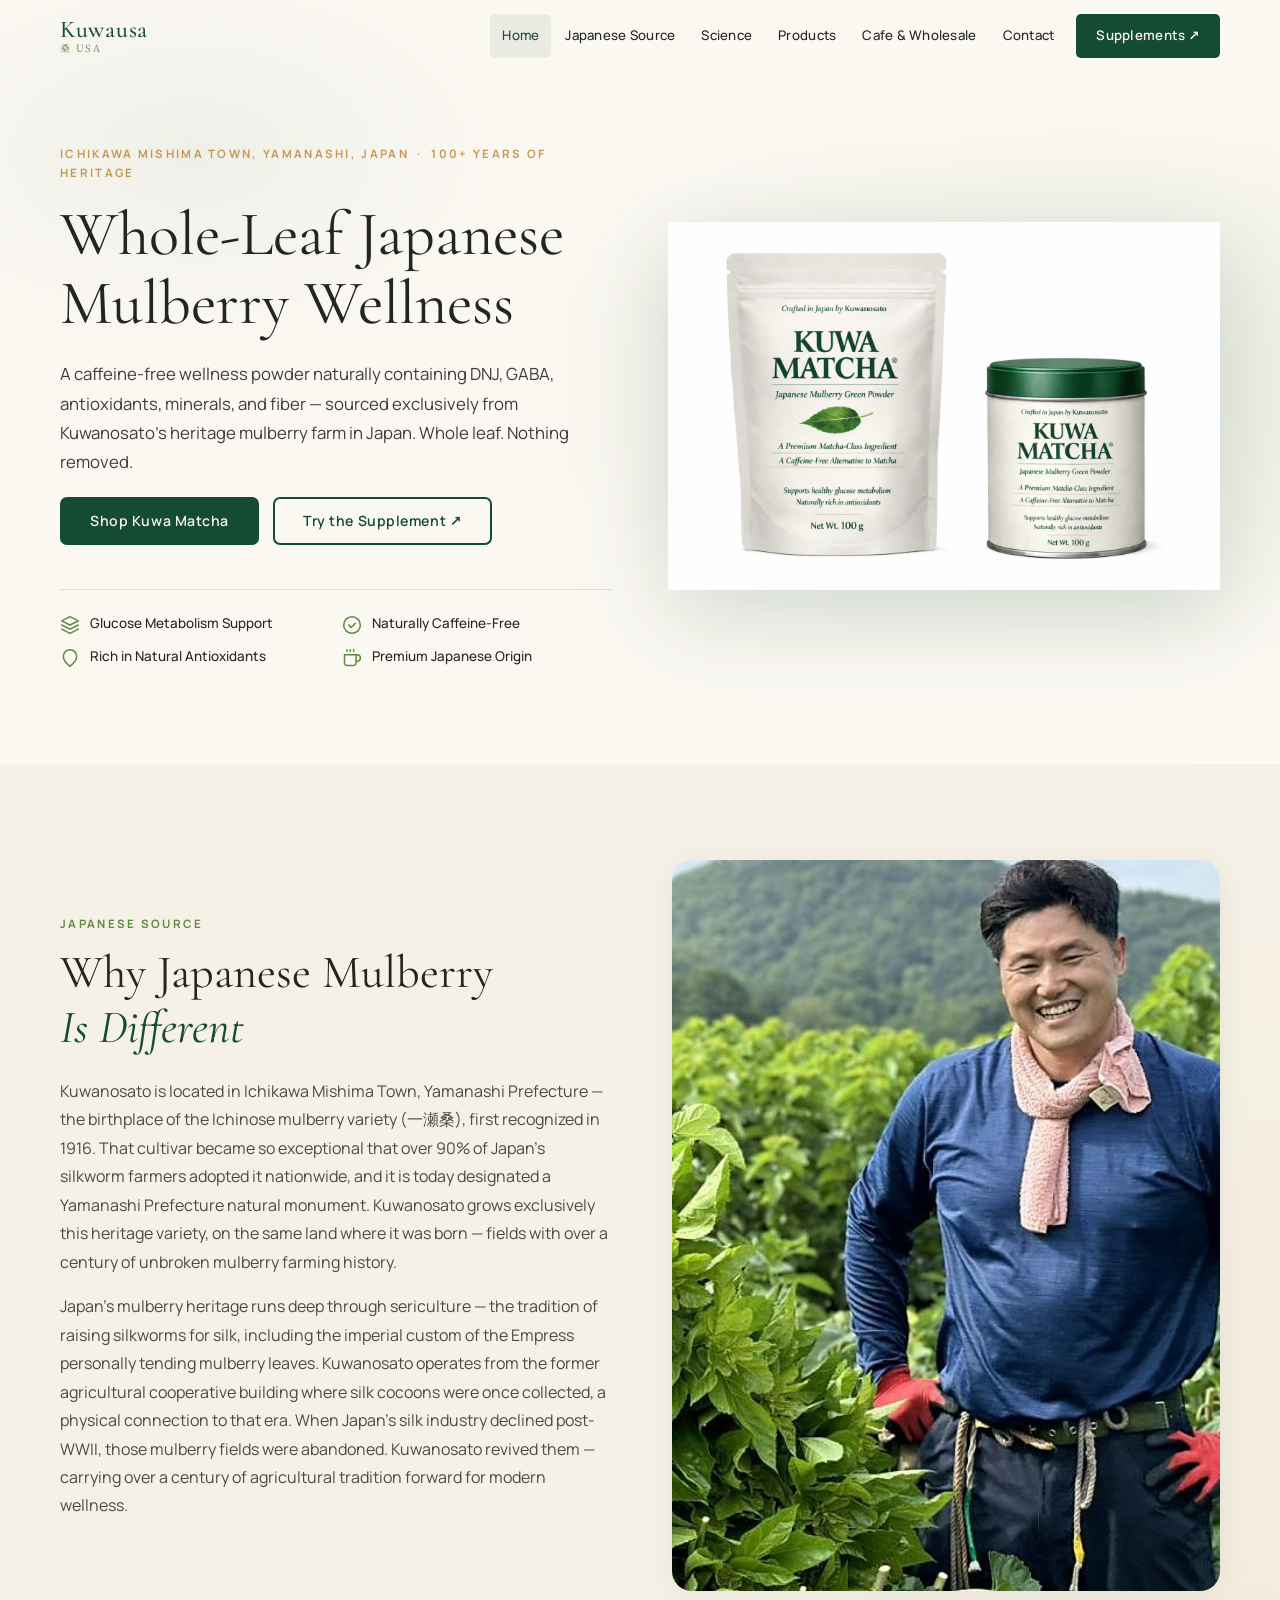
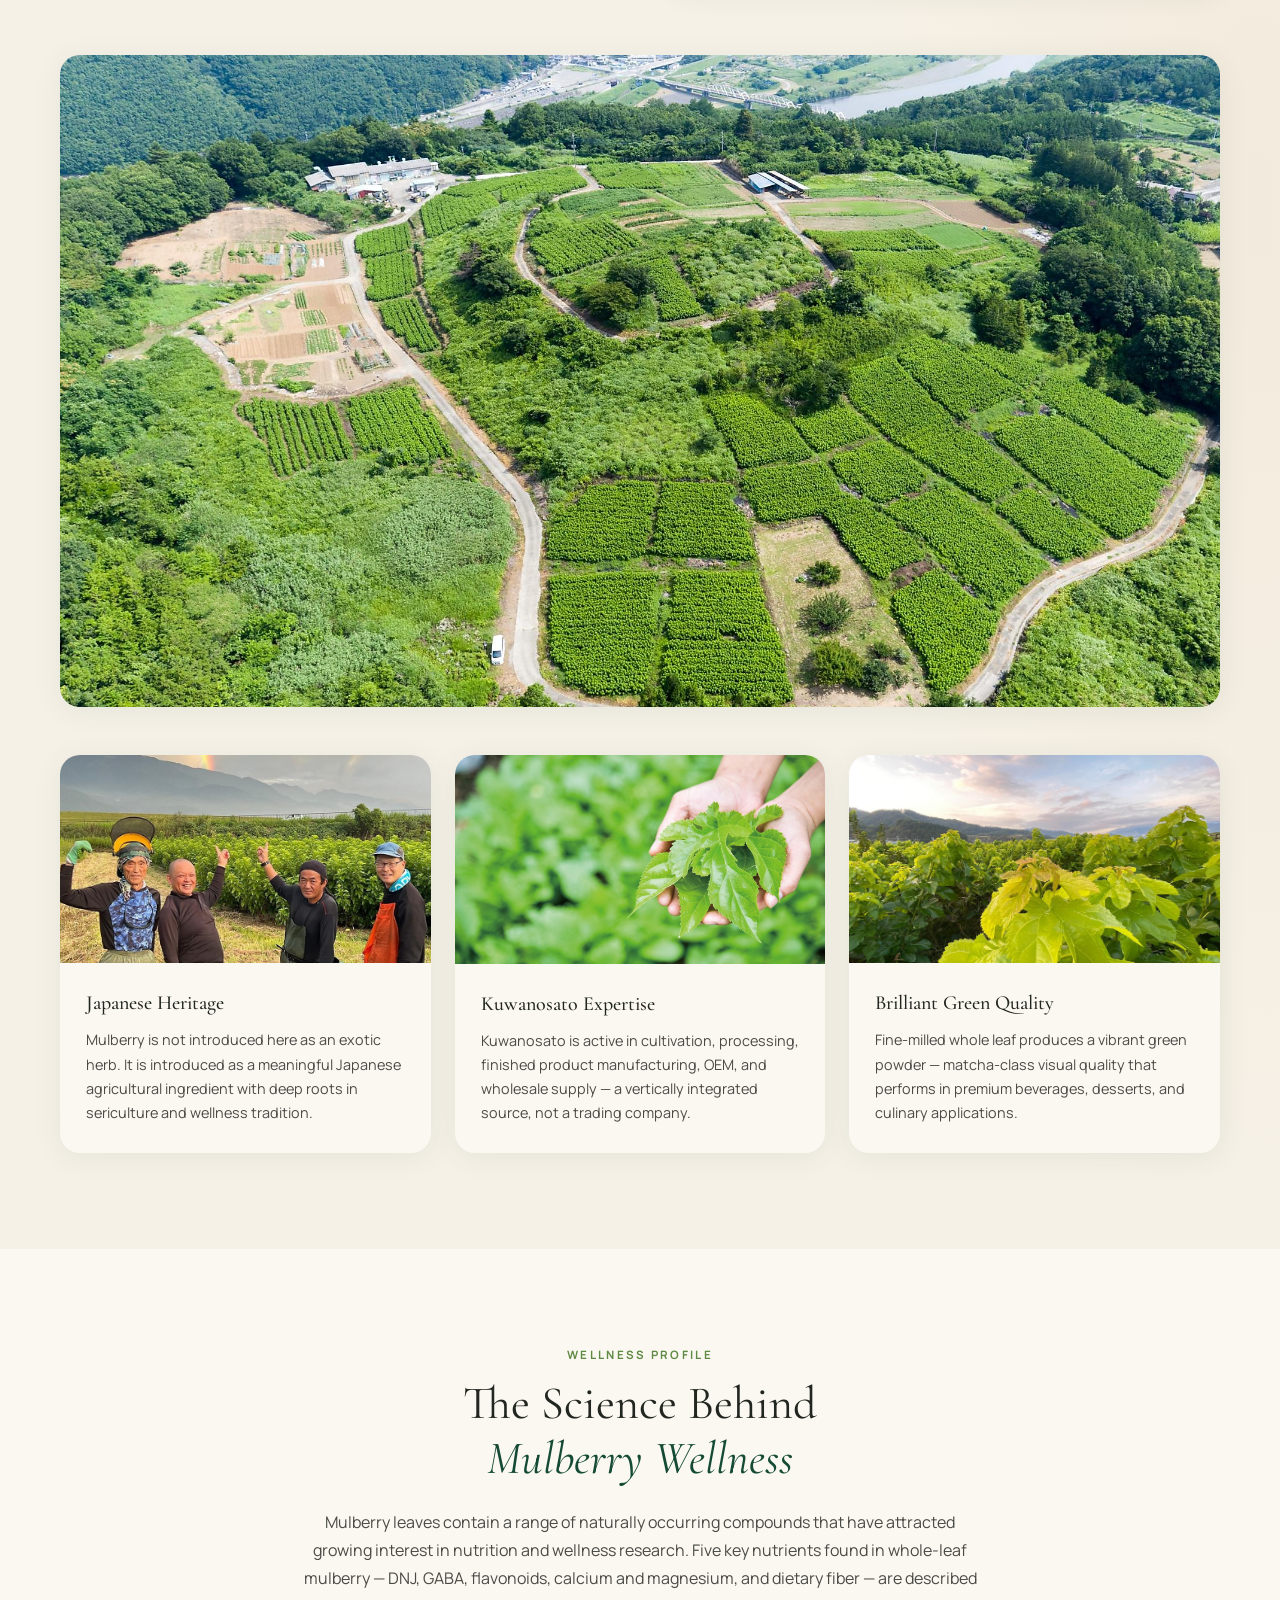
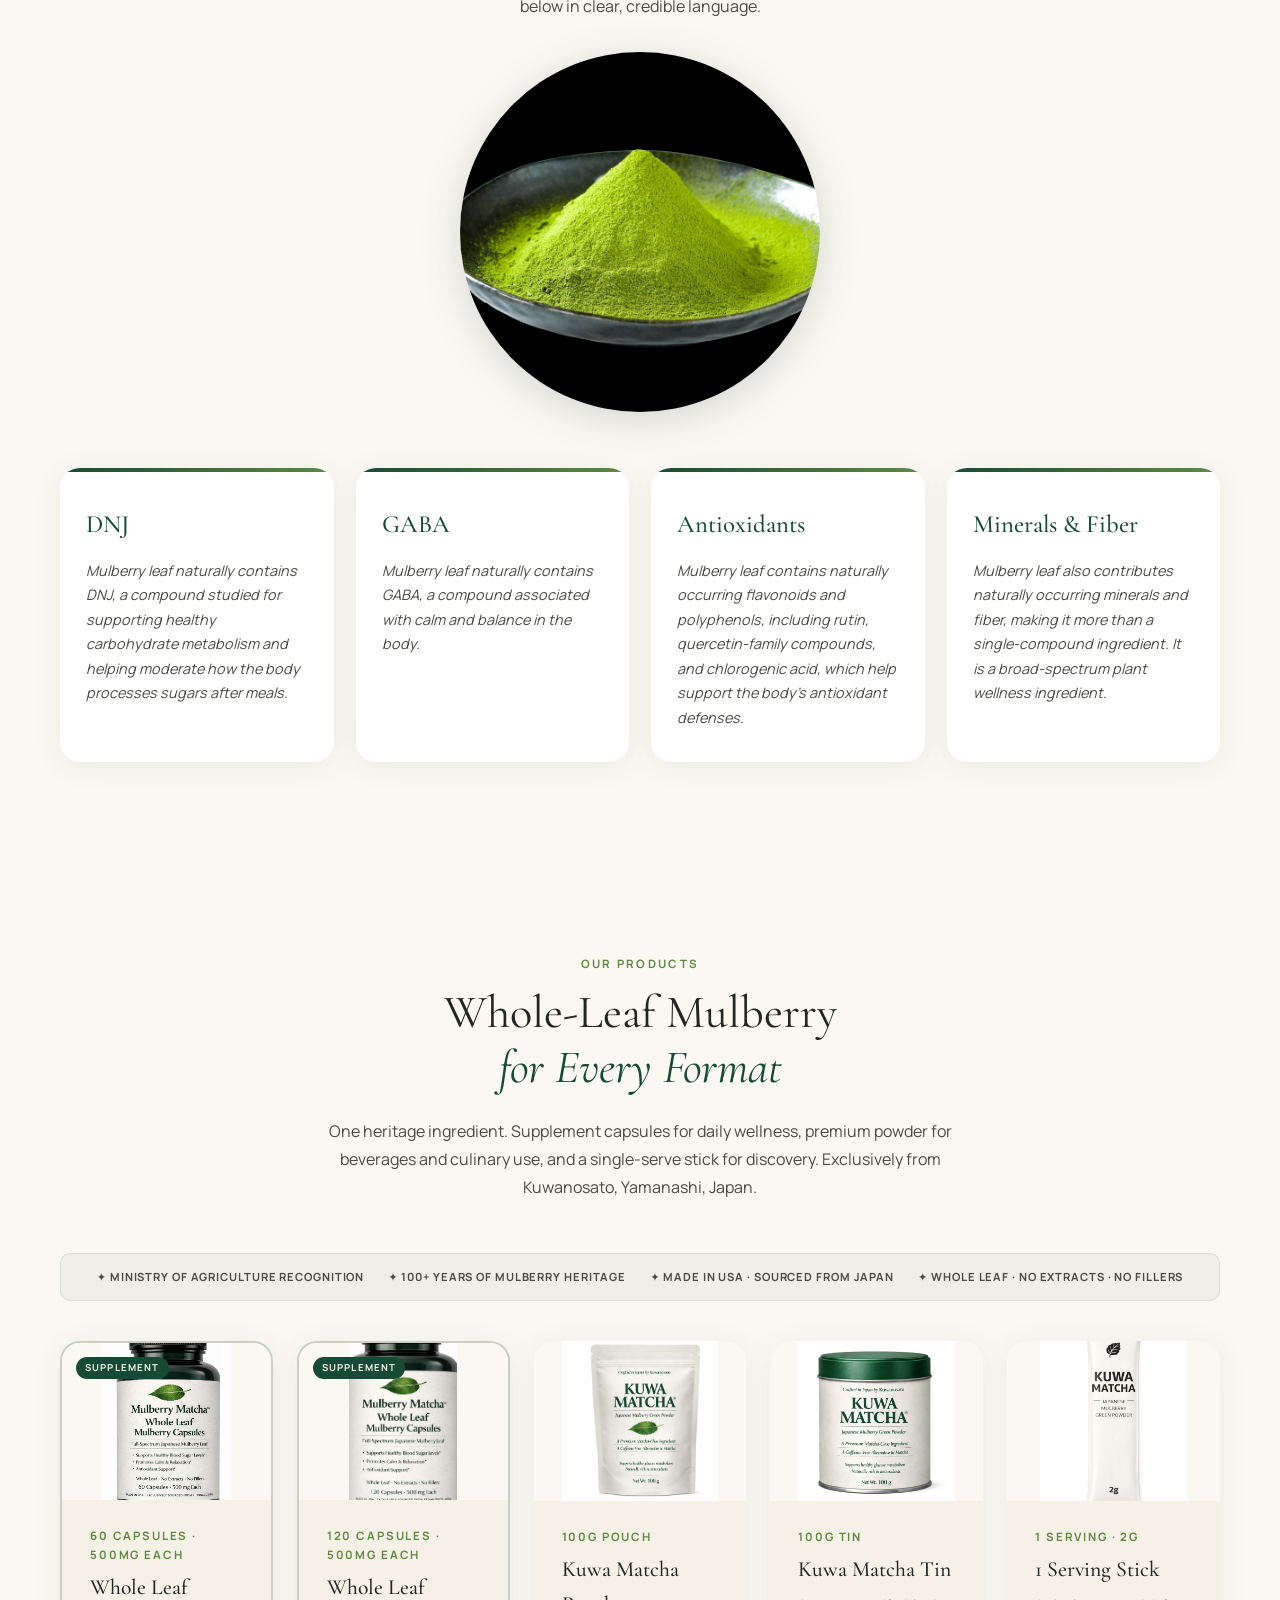
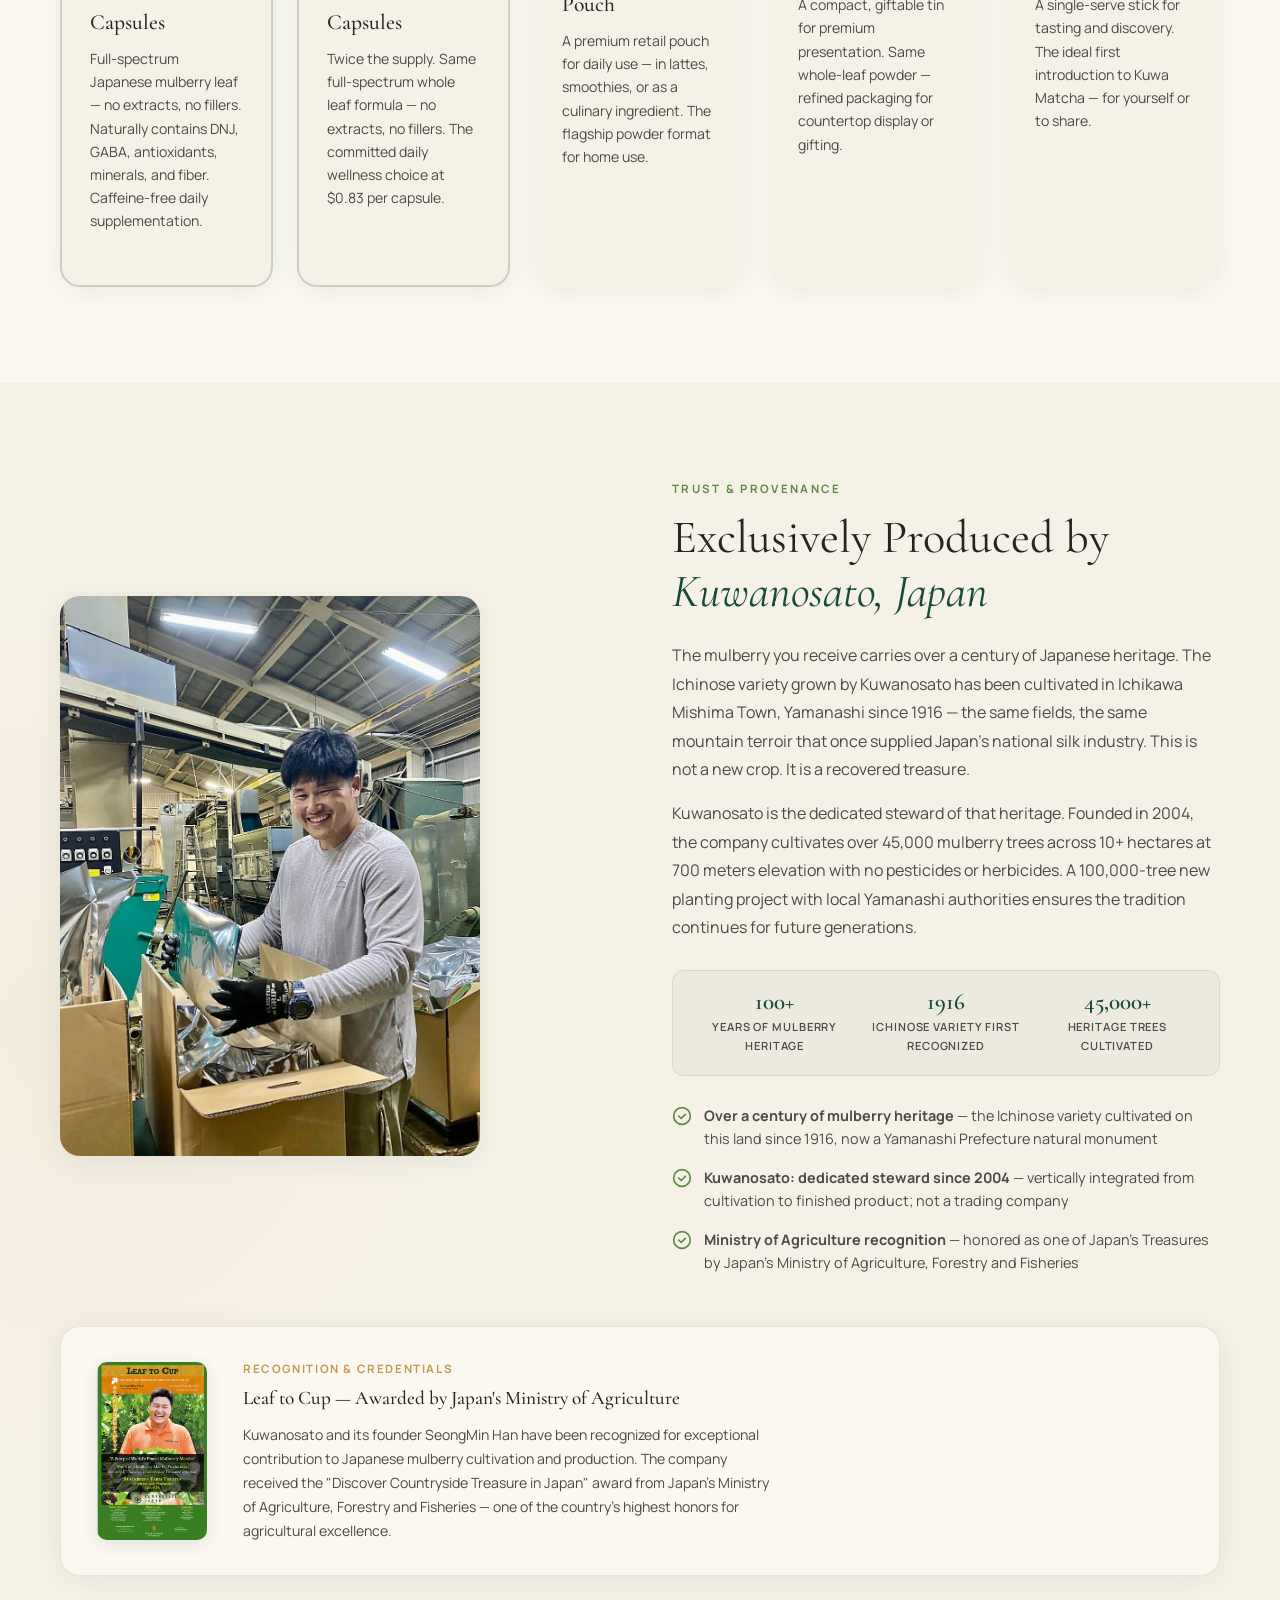
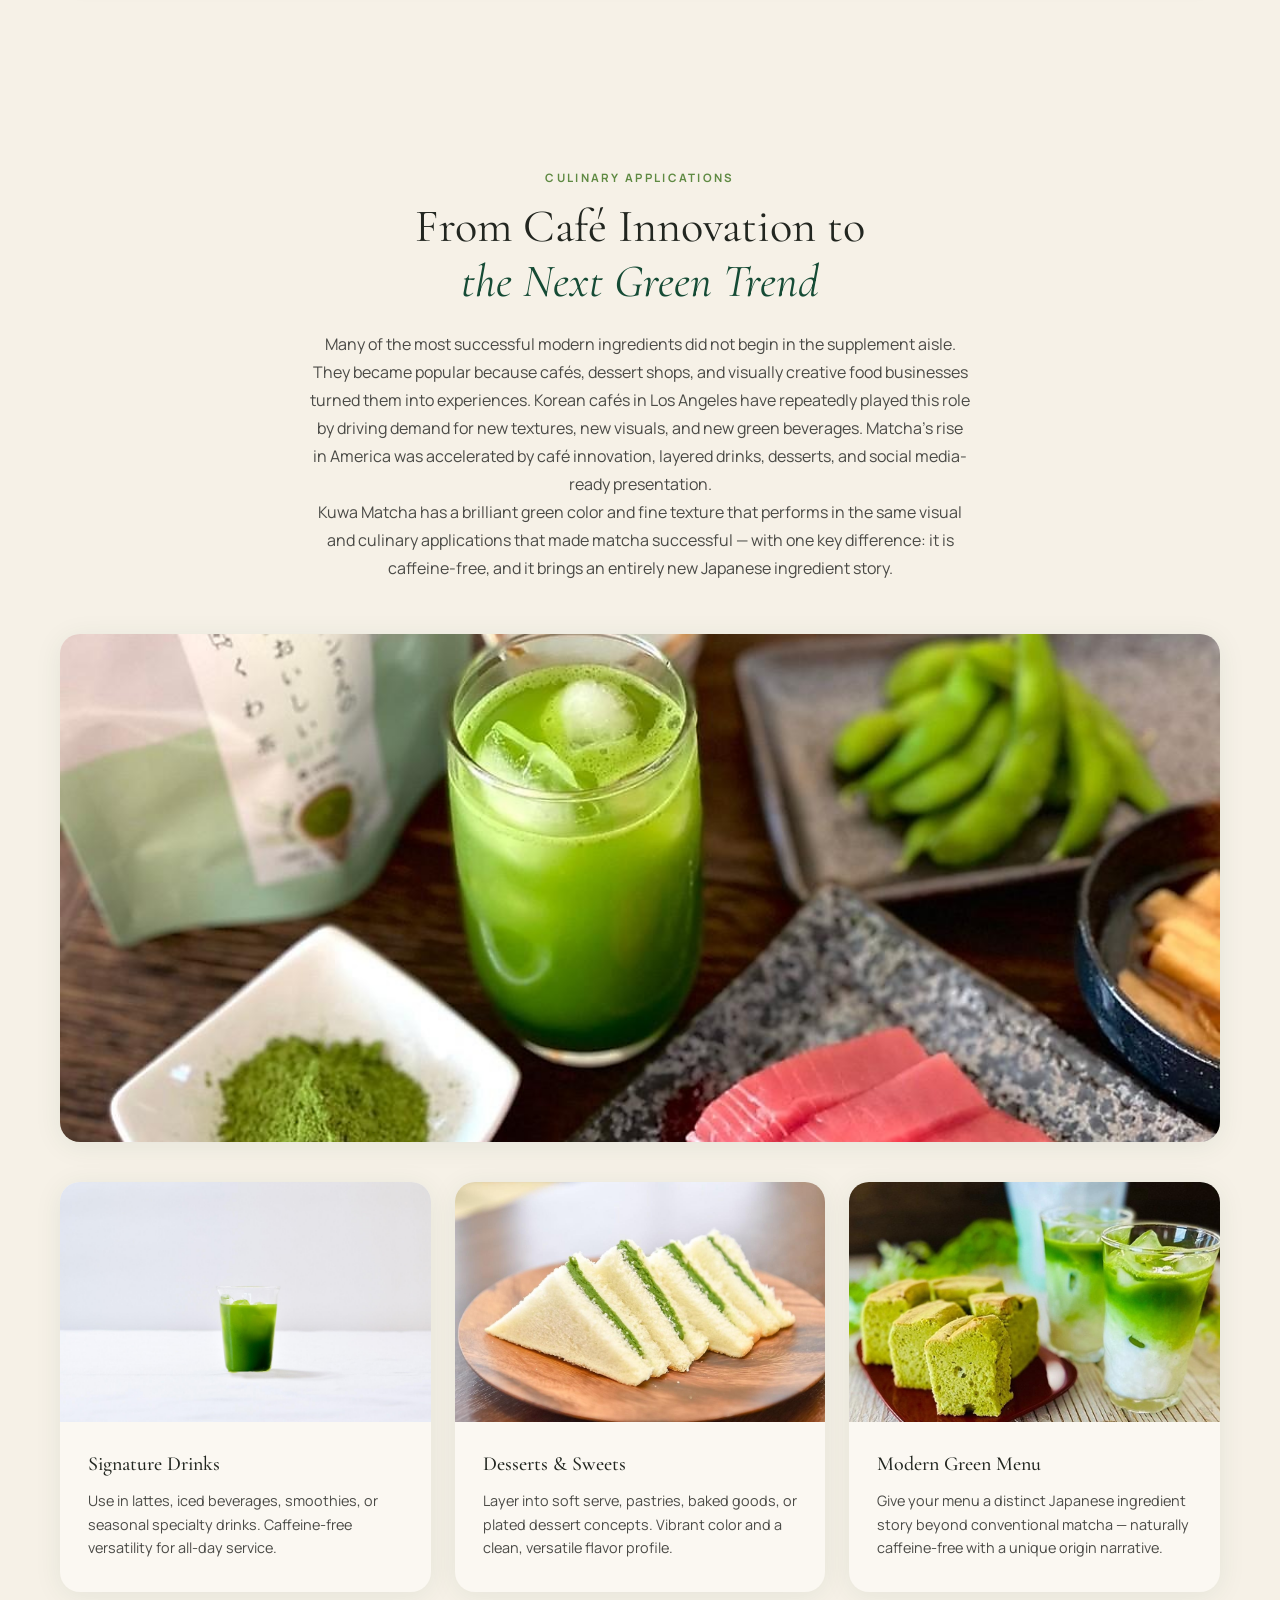
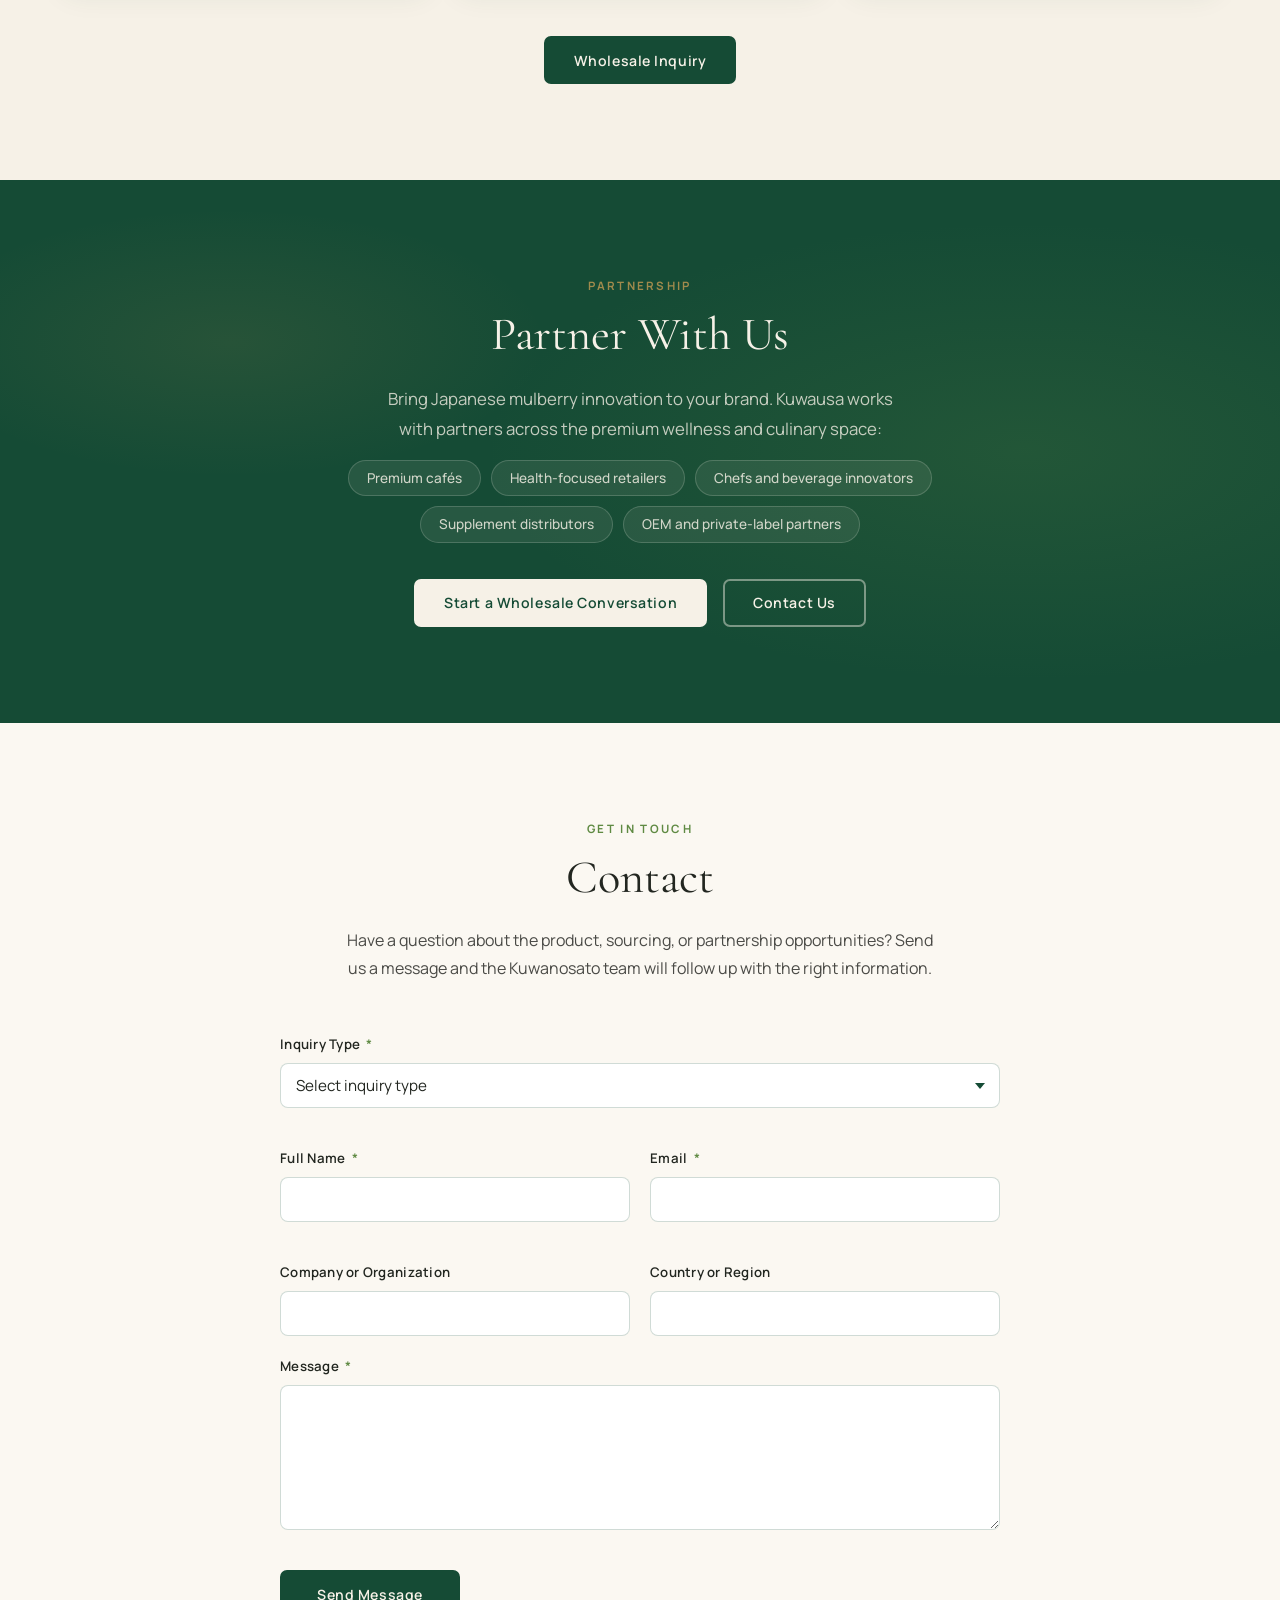
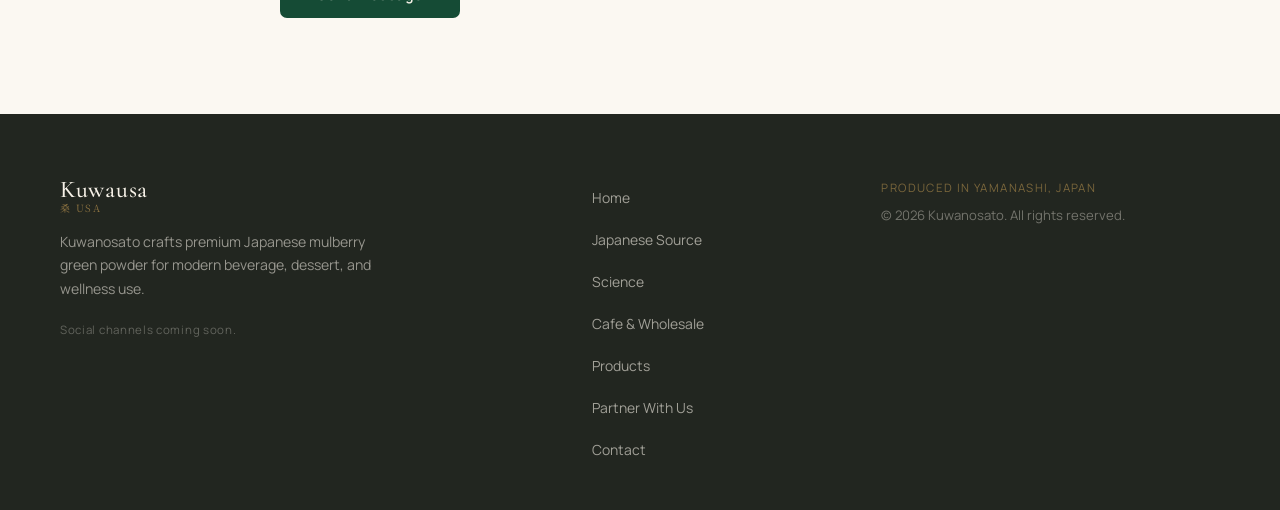
==== commit 679b7cd6: "Add files via upload" ====
--- a/index.html
+++ b/index.html
@@ -52,10 +52,10 @@
         <li><a href="#home"           class="nav-link">Home</a></li>
         <li><a href="#source"         class="nav-link">Japanese Source</a></li>
         <li><a href="#science"        class="nav-link">Science</a></li>
+        <li><a href="#products"       class="nav-link">Products</a></li>
         <li><a href="#cafe-wholesale" class="nav-link">Cafe &amp; Wholesale</a></li>
-        <li><a href="#products"       class="nav-link">Products</a></li>
         <li><a href="#contact"        class="nav-link">Contact</a></li>
-        <li><a href="#products"       class="nav-link nav-shop" id="nav-shop-btn">Shop</a></li>
+        <li><a href="supplement.html" class="nav-link nav-shop" id="nav-shop-btn">Supplements ↗</a></li>
       </ul>
 
     </nav>
@@ -71,20 +71,19 @@
         <div class="hero-inner">
 
           <div class="hero-content">
-            <p class="hero-eyebrow">From Yamanashi, Japan</p>
+            <p class="hero-eyebrow">Ichikawa Mishima Town, Yamanashi, Japan &nbsp;·&nbsp; 100+ Years of Heritage</p>
             <h1 id="hero-heading" class="hero-heading">
-              Premier Japanese<br>
-              Mulberry Green
+              Whole-Leaf Japanese<br>
+              Mulberry Wellness
             </h1>
             <p class="hero-subheading">
-              A caffeine-free green wellness powder that supports healthy glucose metabolism,
-              delivers naturally occurring antioxidants, and opens a new category for premium
-              drinks, supplements, and culinary innovation.
+              A caffeine-free wellness powder naturally containing DNJ, GABA, antioxidants,
+              minerals, and fiber — sourced exclusively from Kuwanosato's heritage mulberry
+              farm in Japan. Whole leaf. Nothing removed.
             </p>
-            <p class="hero-trust-tag">The Next Matcha — Kuwa Matcha &nbsp;·&nbsp; Exclusively by Kuwanosato, Japan</p>
             <div class="hero-ctas">
-              <a href="#products" class="btn btn-primary shop-link" id="hero-shop-cta">Shop Products</a>
-              <a href="#partner"  class="btn btn-secondary">Wholesale / Café Partnership</a>
+              <a href="#products" class="btn btn-primary shop-link" id="hero-shop-cta">Shop Kuwa Matcha</a>
+              <a href="supplement.html" class="btn btn-secondary">Try the Supplement ↗</a>
             </div>
             <ul class="hero-benefits" aria-label="Key product benefits">
               <li class="benefit-item">
@@ -207,8 +206,8 @@
             >
             </div>
             <div class="card-text">
-              <h3 class="card-title">Premium Visual Quality</h3>
-              <p class="card-body">Brilliant green powder and direct positioning as "The Next Matcha — Kuwa Matcha." That visual signal tells buyers this is not a dull brown extract.</p>
+              <h3 class="card-title">Brilliant Green Quality</h3>
+              <p class="card-body">Fine-milled whole leaf produces a vibrant green powder — matcha-class visual quality that performs in premium beverages, desserts, and culinary applications.</p>
             </div>
           </div>
         </div>
@@ -227,10 +226,9 @@
           <h2 id="science-heading" class="section-heading">The Science Behind<br><em>Mulberry Wellness</em></h2>
           <p class="science-intro">
             Mulberry leaves contain a range of naturally occurring compounds that have attracted
-            interest in nutrition and wellness research. Kuwanosato's own presentation identifies
-            five major nutrients in mulberry tea: DNJ, GABA, flavonoids, calcium and magnesium,
-            and dietary fiber. The highlights below explain them in modern, credible language —
-            not medical claims.
+            growing interest in nutrition and wellness research. Five key nutrients found in
+            whole-leaf mulberry — DNJ, GABA, flavonoids, calcium and magnesium, and dietary
+            fiber — are described below in clear, credible language.
           </p>
           <div class="science-powder-img-wrap" aria-hidden="true">
             <img src="images/kuwanosato-powder-bowl.jpg" alt="" class="science-powder-img" loading="lazy"
@@ -266,129 +264,6 @@
     </section>
 
     <!-- ============================================================
-         CAFE INNOVATION
-    ============================================================ -->
-    <section id="cafe-wholesale" class="cafe-section reveal-section" aria-labelledby="cafe-heading">
-      <div class="container">
-
-        <div class="cafe-header">
-          <p class="section-eyebrow">Culinary Applications</p>
-          <h2 id="cafe-heading" class="section-heading">From Café Innovation to<br><em>the Next Green Trend</em></h2>
-          <p class="cafe-intro">
-            Many of the most successful modern ingredients did not begin in the supplement aisle.
-            They became popular because cafés, dessert shops, and visually creative food businesses
-            turned them into experiences. Korean cafés in Los Angeles have repeatedly played this role
-            by driving demand for new textures, new visuals, and new green beverages. Matcha's rise
-            in America was accelerated by café innovation, layered drinks, desserts, and
-            social media-ready presentation.
-          </p>
-          <p class="cafe-intro">
-            Kuwanosato positions its powder as "The Next Matcha — Kuwa Matcha." Because it has
-            a brilliant green color and fine texture, it can perform in the same visual and culinary
-            applications that made matcha successful — with one key difference: it is caffeine-free,
-            and it introduces an entirely new Japanese ingredient story.
-          </p>
-        </div>
-
-        <div class="cafe-banner">
-          <img
-            src="images/kuwanosato-cafe-lifestyle.jpg"
-            alt="Kuwa Matcha product pouch, green iced drink, powder, and Japanese food — a full culinary lifestyle spread"
-            class="cafe-banner-img"
-            loading="lazy"
-              width="1080" height="810"
-            >
-        </div>
-
-        <div class="cafe-cards">
-          <div class="cafe-card reveal-card">
-            <div class="cafe-card-visual">
-              <img src="images/kuwanosato-drink-iced.jpg" alt="Vibrant iced green Kuwa Matcha drink on a clean white background" class="cafe-card-img" loading="lazy"
-              width="2000" height="1333"
-            >
-            </div>
-            <div class="cafe-card-content">
-              <h3 class="cafe-card-title">Signature Drinks</h3>
-              <p class="cafe-card-body">Use in lattes, iced beverages, smoothies, or seasonal specialty drinks. Caffeine-free versatility for all-day service.</p>
-            </div>
-          </div>
-          <div class="cafe-card reveal-card">
-            <div class="cafe-card-visual">
-              <img src="images/kuwanosato-dessert-sandwich.jpg" alt="Kuwa Matcha green cream sandwiches on a wooden plate" class="cafe-card-img" loading="lazy"
-              width="1080" height="716"
-            >
-            </div>
-            <div class="cafe-card-content">
-              <h3 class="cafe-card-title">Desserts &amp; Sweets</h3>
-              <p class="cafe-card-body">Layer into soft serve, pastries, baked goods, or plated dessert concepts. Vibrant color and a clean, versatile flavor profile.</p>
-            </div>
-          </div>
-          <div class="cafe-card reveal-card">
-            <div class="cafe-card-visual">
-              <img src="images/kuwanosato-cafe-cake-drink.jpg" alt="Kuwa Matcha green chiffon cake alongside layered iced drinks" class="cafe-card-img" loading="lazy"
-              width="1181" height="646"
-            >
-            </div>
-            <div class="cafe-card-content">
-              <h3 class="cafe-card-title">Modern Green Menu</h3>
-              <p class="cafe-card-body">Give your menu a distinct Japanese ingredient story beyond conventional matcha — naturally caffeine-free with a unique origin narrative.</p>
-            </div>
-          </div>
-        </div>
-
-        <div class="cafe-gallery">
-          <div class="cafe-gallery-item">
-            <div class="cafe-gallery-img-wrap">
-              <img
-                src="images/kuwanosato-cafe-onigiri.jpg"
-                alt="Green mulberry onigiri rice balls alongside an iced Kuwa Matcha drink"
-                loading="lazy"
-              width="1080" height="720"
-            >
-            </div>
-            <div class="cafe-gallery-text">
-              <h3 class="cafe-gallery-title">Mulberry Onigiri</h3>
-              <p class="cafe-gallery-desc">Kuwa Matcha blended into rice gives each onigiri a vivid green color and a subtle, earthy flavor — a natural fit for Japanese-inspired cafe menus and bento concepts.</p>
-            </div>
-          </div>
-          <div class="cafe-gallery-item">
-            <div class="cafe-gallery-img-wrap">
-              <img
-                src="images/kuwanosato-cafe-noodles.jpg"
-                alt="Green mulberry soba noodles and tempura mulberry leaf on a bamboo tray with a green drink"
-                loading="lazy"
-              width="1080" height="720"
-            >
-            </div>
-            <div class="cafe-gallery-text">
-              <h3 class="cafe-gallery-title">Mulberry Soba</h3>
-              <p class="cafe-gallery-desc">Incorporated into soba dough, Kuwa Matcha creates naturally green noodles with a clean, wholesome character. Served alongside tempura mulberry leaf for a fully ingredient-led dish.</p>
-            </div>
-          </div>
-          <div class="cafe-gallery-item">
-            <div class="cafe-gallery-img-wrap">
-              <img
-                src="images/kuwanosato-cafe-chocolates.jpg"
-                alt="Green mulberry powder dusted mochi truffle in a luxury box of assorted Japanese confections"
-                loading="lazy"
-              width="844" height="457"
-            >
-            </div>
-            <div class="cafe-gallery-text">
-              <h3 class="cafe-gallery-title">Mulberry Mochi</h3>
-              <p class="cafe-gallery-desc">A delicate dusting of Kuwa Matcha transforms confections into premium, Japan-inspired creations — ideal for gifting, omakase dessert courses, or specialty retail formats.</p>
-            </div>
-          </div>
-        </div>
-
-        <div class="cafe-cta-row">
-          <a href="#partner" class="btn btn-primary">Wholesale Inquiry</a>
-        </div>
-
-      </div>
-    </section>
-
-    <!-- ============================================================
          PRODUCTS
     ============================================================ -->
     <section id="products" class="products-section reveal-section" aria-labelledby="products-heading">
@@ -396,41 +271,71 @@
 
         <div class="products-header">
           <p class="section-eyebrow">Our Products</p>
-          <h2 id="products-heading" class="section-heading">Bringing Japanese Mulberry<br><em>Wellness to Modern Life</em></h2>
+          <h2 id="products-heading" class="section-heading">Whole-Leaf Mulberry<br><em>for Every Format</em></h2>
           <p class="products-intro">
-            One ingredient. Multiple markets. Premium Japanese mulberry can live as a superfood
-            powder, a supplement platform, and a café-grade ingredient at the same time.
-            Produced exclusively in Yamanashi, Japan, naturally caffeine-free.
+            One heritage ingredient. Supplement capsules for daily wellness, premium powder
+            for beverages and culinary use, and a single-serve stick for discovery.
+            Exclusively from Kuwanosato, Yamanashi, Japan.
           </p>
         </div>
 
-        <div class="products-flatlay">
-          <img
-            src="images/kuwanosato-product-flatlay.jpg"
-            alt="Full Kuwa Matcha product lineup: pouches, tin, stick packs, green powder, and an iced green drink"
-            class="products-flatlay-img"
-            loading="lazy"
-              width="952" height="635"
-            >
+        <div class="products-trust-strip" aria-label="Product credentials">
+          <span class="pts-item">✦ Ministry of Agriculture Recognition</span>
+          <span class="pts-item">✦ 100+ Years of Mulberry Heritage</span>
+          <span class="pts-item">✦ Made in USA · Sourced from Japan</span>
+          <span class="pts-item">✦ Whole Leaf · No Extracts · No Fillers</span>
         </div>
 
         <div class="products-grid">
+
+          <article class="product-card reveal-card product-card--featured" aria-labelledby="product-capsules-60-name">
+            <div class="product-image-wrap">
+              <img
+                src="images/kuwanosato-item-capsules-60.png"
+                alt="Mulberry Matcha Whole Leaf Mulberry Capsules — 60 count bottle, 500mg each, exclusively sourced from Kuwanosato Japan"
+                class="product-img"
+                loading="lazy"
+                width="768" height="1024"
+              >
+            </div>
+            <div class="product-info">
+              <p class="product-format">60 Capsules · 500mg Each</p>
+              <h3 id="product-capsules-60-name" class="product-name">Whole Leaf Capsules</h3>
+              <p class="product-desc">Full-spectrum Japanese mulberry leaf — no extracts, no fillers. Naturally contains DNJ, GABA, antioxidants, minerals, and fiber. Caffeine-free daily supplementation.</p>
+            </div>
+          </article>
+
+          <article class="product-card reveal-card product-card--featured" aria-labelledby="product-capsules-120-name">
+            <div class="product-image-wrap">
+              <img
+                src="images/kuwanosato-item-capsules-120.png"
+                alt="Mulberry Matcha Whole Leaf Mulberry Capsules — 120 count bottle, 500mg each, exclusively sourced from Kuwanosato Japan"
+                class="product-img"
+                loading="lazy"
+                width="768" height="1024"
+              >
+            </div>
+            <div class="product-info">
+              <p class="product-format">120 Capsules · 500mg Each</p>
+              <h3 id="product-capsules-120-name" class="product-name">Whole Leaf Capsules</h3>
+              <p class="product-desc">Twice the supply. Same full-spectrum whole leaf formula — no extracts, no fillers. The committed daily wellness choice at $0.83 per capsule.</p>
+            </div>
+          </article>
+
           <article class="product-card reveal-card" aria-labelledby="product-pouch-name">
             <div class="product-image-wrap">
               <img
                 src="images/kuwanosato-item-pouch.png"
-                alt="Kuwanosato Kuwa Matcha 90g pouch — Japanese Mulberry Green Powder"
+                alt="Kuwa Matcha 100g pouch — Japanese Mulberry Green Powder"
                 class="product-img"
                 loading="lazy"
-              width="875" height="1024"
-            >
+                width="875" height="1024"
+              >
             </div>
             <div class="product-info">
               <p class="product-format">100g Pouch</p>
               <h3 id="product-pouch-name" class="product-name">Kuwa Matcha Pouch</h3>
-              <p class="product-price">$130</p>
-              <p class="product-desc">A premium retail pouch for customers seeking a versatile daily-use format. The flagship Kuwanosato format for home and everyday use.</p>
-              <a href="https://buy.stripe.com/test_aFaaEXaNXeBM3yCb3EdfG01" class="btn btn-outline btn-sm" target="_blank" rel="noopener noreferrer">Shop Now</a>
+              <p class="product-desc">A premium retail pouch for daily use — in lattes, smoothies, or as a culinary ingredient. The flagship powder format for home use.</p>
             </div>
           </article>
 
@@ -438,18 +343,16 @@
             <div class="product-image-wrap">
               <img
                 src="images/kuwanosato-item-tin.png"
-                alt="Kuwanosato Kuwa Matcha 40g tin — premium Japanese Mulberry Green Powder"
+                alt="Kuwa Matcha 100g tin — premium Japanese Mulberry Green Powder"
                 class="product-img"
                 loading="lazy"
-              width="616" height="745"
-            >
+                width="616" height="745"
+              >
             </div>
             <div class="product-info">
               <p class="product-format">100g Tin</p>
               <h3 id="product-tin-name" class="product-name">Kuwa Matcha Tin</h3>
-              <p class="product-price">$130</p>
-              <p class="product-desc">A compact, giftable format that supports premium presentation and countertop appeal. Refined packaging for a refined ingredient.</p>
-              <a href="https://buy.stripe.com/test_8x23cv1dneBMglo9ZAdfG02" class="btn btn-outline btn-sm" target="_blank" rel="noopener noreferrer">Shop Now</a>
+              <p class="product-desc">A compact, giftable tin for premium presentation. Same whole-leaf powder — refined packaging for countertop display or gifting.</p>
             </div>
           </article>
 
@@ -460,55 +363,16 @@
                 alt="Kuwa Matcha 1 serving stick — 2g Japanese Mulberry Green Powder, white minimalist packaging"
                 class="product-img"
                 loading="lazy"
-              width="1024" height="1536"
-            >
+                width="1024" height="1536"
+              >
             </div>
             <div class="product-info">
               <p class="product-format">1 Serving · 2g</p>
               <h3 id="product-sample-name" class="product-name">1 Serving Stick</h3>
-              <p class="product-price">$2.20</p>
-              <p class="product-desc">A convenient single-serve format for tasting, discovery, and hospitality use. The ideal introduction to Kuwa Matcha.</p>
-              <a href="https://buy.stripe.com/test_28E7sL7BLbpA5GK7RsdfG00" class="btn btn-outline btn-sm" target="_blank" rel="noopener noreferrer">Shop Now</a>
+              <p class="product-desc">A single-serve stick for tasting and discovery. The ideal first introduction to Kuwa Matcha — for yourself or to share.</p>
             </div>
           </article>
 
-          <article class="product-card reveal-card" aria-labelledby="product-capsules-60-name">
-            <div class="product-image-wrap">
-              <img
-                src="images/kuwanosato-item-capsules-60.png"
-                alt="Mulberry Matcha Whole Leaf Mulberry Capsules — 60 count bottle, 500mg each, exclusively sourced from Kuwanosato Japan"
-                class="product-img"
-                loading="lazy"
-                width="768" height="1024"
-              >
-            </div>
-            <div class="product-info">
-              <p class="product-format">60 Capsules · 500mg Each</p>
-              <h3 id="product-capsules-60-name" class="product-name">Mulberry Capsules</h3>
-              <p class="product-price">$50</p>
-              <p class="product-desc">Whole leaf mulberry capsules for daily wellness. Full-spectrum Japanese mulberry — no extracts, no fillers. Caffeine-free daily supplementation.</p>
-              <a href="https://buy.stripe.com/test_dRmcN52hr1P0gloefQdfG05" class="btn btn-outline btn-sm" target="_blank" rel="noopener noreferrer">Shop Now</a>
-            </div>
-          </article>
-
-          <article class="product-card reveal-card" aria-labelledby="product-capsules-120-name">
-            <div class="product-image-wrap">
-              <img
-                src="images/kuwanosato-item-capsules-120.png"
-                alt="Mulberry Matcha Whole Leaf Mulberry Capsules — 120 count bottle, 500mg each, exclusively sourced from Kuwanosato Japan"
-                class="product-img"
-                loading="lazy"
-                width="768" height="1024"
-              >
-            </div>
-            <div class="product-info">
-              <p class="product-format">120 Capsules · 500mg Each</p>
-              <h3 id="product-capsules-120-name" class="product-name">Mulberry Capsules</h3>
-              <p class="product-price">$100 <span class="price-best-value">Best Value</span></p>
-              <p class="product-desc">The 120-count option for committed daily wellness routines. Same full-spectrum whole leaf formula — no extracts, no fillers. Twice the supply.</p>
-              <a href="https://buy.stripe.com/test_4gM28r09j3X84CG6NodfG04" class="btn btn-outline btn-sm" target="_blank" rel="noopener noreferrer">Shop Now</a>
-            </div>
-          </article>
         </div>
 
       </div>
@@ -605,6 +469,77 @@
               and Fisheries — one of the country's highest honors for agricultural excellence.
             </p>
           </div>
+        </div>
+
+      </div>
+    </section>
+
+    <!-- ============================================================
+         CAFE & WHOLESALE
+    ============================================================ -->
+    <section id="cafe-wholesale" class="cafe-section reveal-section" aria-labelledby="cafe-heading">
+      <div class="container">
+
+        <div class="cafe-header">
+          <p class="section-eyebrow">Culinary Applications</p>
+          <h2 id="cafe-heading" class="section-heading">From Café Innovation to<br><em>the Next Green Trend</em></h2>
+          <p class="cafe-intro">
+            Many of the most successful modern ingredients did not begin in the supplement aisle.
+            They became popular because cafés, dessert shops, and visually creative food businesses
+            turned them into experiences. Korean cafés in Los Angeles have repeatedly played this role
+            by driving demand for new textures, new visuals, and new green beverages. Matcha's rise
+            in America was accelerated by café innovation, layered drinks, desserts, and
+            social media-ready presentation.
+          </p>
+          <p class="cafe-intro">
+            Kuwa Matcha has a brilliant green color and fine texture that performs in the same
+            visual and culinary applications that made matcha successful — with one key difference:
+            it is caffeine-free, and it brings an entirely new Japanese ingredient story.
+          </p>
+        </div>
+
+        <div class="cafe-banner">
+          <img
+            src="images/kuwanosato-cafe-lifestyle.jpg"
+            alt="Kuwa Matcha product pouch, green iced drink, powder, and Japanese food — a full culinary lifestyle spread"
+            class="cafe-banner-img"
+            loading="lazy"
+            width="1080" height="810"
+          >
+        </div>
+
+        <div class="cafe-cards">
+          <div class="cafe-card reveal-card">
+            <div class="cafe-card-visual">
+              <img src="images/kuwanosato-drink-iced.jpg" alt="Vibrant iced green Kuwa Matcha drink on a clean white background" class="cafe-card-img" loading="lazy" width="2000" height="1333">
+            </div>
+            <div class="cafe-card-content">
+              <h3 class="cafe-card-title">Signature Drinks</h3>
+              <p class="cafe-card-body">Use in lattes, iced beverages, smoothies, or seasonal specialty drinks. Caffeine-free versatility for all-day service.</p>
+            </div>
+          </div>
+          <div class="cafe-card reveal-card">
+            <div class="cafe-card-visual">
+              <img src="images/kuwanosato-dessert-sandwich.jpg" alt="Kuwa Matcha green cream sandwiches on a wooden plate" class="cafe-card-img" loading="lazy" width="1080" height="716">
+            </div>
+            <div class="cafe-card-content">
+              <h3 class="cafe-card-title">Desserts &amp; Sweets</h3>
+              <p class="cafe-card-body">Layer into soft serve, pastries, baked goods, or plated dessert concepts. Vibrant color and a clean, versatile flavor profile.</p>
+            </div>
+          </div>
+          <div class="cafe-card reveal-card">
+            <div class="cafe-card-visual">
+              <img src="images/kuwanosato-cafe-cake-drink.jpg" alt="Kuwa Matcha green chiffon cake alongside layered iced drinks" class="cafe-card-img" loading="lazy" width="1181" height="646">
+            </div>
+            <div class="cafe-card-content">
+              <h3 class="cafe-card-title">Modern Green Menu</h3>
+              <p class="cafe-card-body">Give your menu a distinct Japanese ingredient story beyond conventional matcha — naturally caffeine-free with a unique origin narrative.</p>
+            </div>
+          </div>
+        </div>
+
+        <div class="cafe-cta-row">
+          <a href="#partner" class="btn btn-primary">Wholesale Inquiry</a>
         </div>
 
       </div>
@@ -807,20 +742,7 @@
             <span class="logo-jp" lang="ja">桑 USA</span>
           </a>
           <p class="footer-tagline">Kuwanosato crafts premium Japanese mulberry green powder for modern beverage, dessert, and wellness use.</p>
-          <div class="footer-social" aria-label="Social media">
-            <a href="#" class="footer-social-link" aria-label="Instagram" rel="noopener noreferrer">
-              <svg viewBox="0 0 24 24" fill="none" stroke="currentColor" stroke-width="1.8" stroke-linecap="round" stroke-linejoin="round"><rect x="2" y="2" width="20" height="20" rx="5"/><circle cx="12" cy="12" r="4.5"/><circle cx="17.5" cy="6.5" r="0.5" fill="currentColor"/></svg>
-            </a>
-            <a href="#" class="footer-social-link" aria-label="TikTok" rel="noopener noreferrer">
-              <svg viewBox="0 0 24 24" fill="none" stroke="currentColor" stroke-width="1.8" stroke-linecap="round" stroke-linejoin="round"><path d="M9 12a4 4 0 1 0 4 4V4a5 5 0 0 0 5 5"/></svg>
-            </a>
-            <a href="#" class="footer-social-link" aria-label="Facebook" rel="noopener noreferrer">
-              <svg viewBox="0 0 24 24" fill="none" stroke="currentColor" stroke-width="1.8" stroke-linecap="round" stroke-linejoin="round"><path d="M18 2h-3a5 5 0 0 0-5 5v3H7v4h3v8h4v-8h3l1-4h-4V7a1 1 0 0 1 1-1h3z"/></svg>
-            </a>
-            <a href="#" class="footer-social-link" aria-label="X (Twitter)" rel="noopener noreferrer">
-              <svg viewBox="0 0 24 24" fill="none" stroke="currentColor" stroke-width="1.8" stroke-linecap="round" stroke-linejoin="round"><path d="M4 4l16 16M4 20L20 4"/></svg>
-            </a>
-          </div>
+          <p class="footer-social-coming">Social channels coming soon.</p>
         </div>
 
         <nav class="footer-nav" aria-label="Footer navigation">
--- a/styles.css
+++ b/styles.css
@@ -834,6 +834,47 @@
   color:       var(--charcoal-soft);
 }
 
+/* Trust strip above product grid */
+.products-trust-strip {
+  display:         flex;
+  flex-wrap:       wrap;
+  justify-content: center;
+  gap:             8px 24px;
+  padding:         14px 20px;
+  margin:          32px 0 40px;
+  background:      rgba(21,75,53,0.05);
+  border-radius:   10px;
+  border:          1px solid rgba(21,75,53,0.1);
+}
+.pts-item {
+  font-size:      0.7rem;
+  font-weight:    700;
+  letter-spacing: 0.08em;
+  text-transform: uppercase;
+  color:          var(--charcoal-soft);
+}
+
+/* Featured product card (capsules) */
+.product-card--featured {
+  border:        2px solid rgba(21,75,53,0.2);
+  background:    #fff;
+  position:      relative;
+}
+.product-card--featured::before {
+  content:       'Supplement';
+  position:      absolute;
+  top:           14px;
+  left:          14px;
+  background:    var(--green-deep);
+  color:         var(--cream-warm);
+  font-size:     0.6rem;
+  font-weight:   700;
+  letter-spacing:0.12em;
+  text-transform:uppercase;
+  padding:       3px 9px;
+  border-radius: 20px;
+}
+
 /* Product flat lay feature banner */
 .products-flatlay {
   border-radius: var(--radius-card);
@@ -1337,6 +1378,13 @@
   color:       rgba(246,241,231,0.55);
   max-width:   36ch;
   margin-bottom: 20px;
+}
+
+.footer-social-coming {
+  font-size:      0.72rem;
+  color:          rgba(246,241,231,0.3);
+  letter-spacing: 0.06em;
+  margin-top:     4px;
 }
 
 .footer-social {
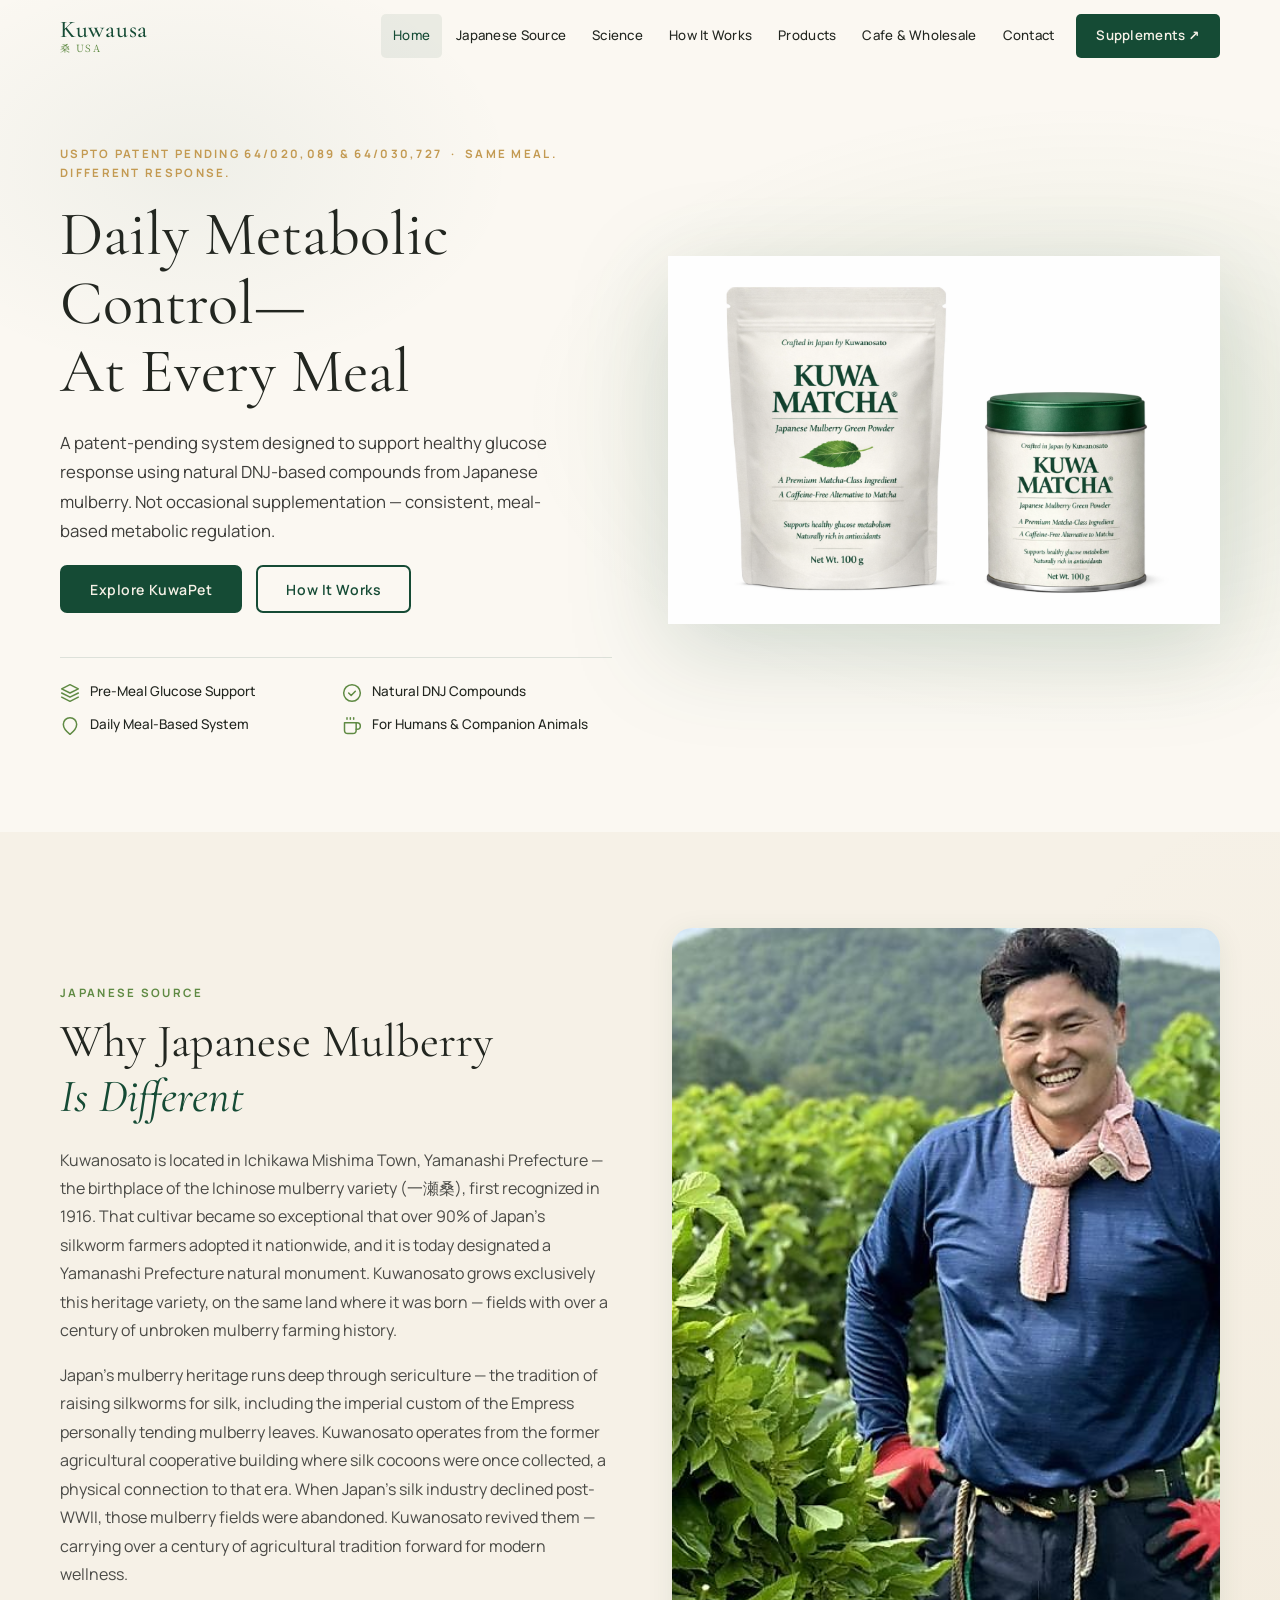
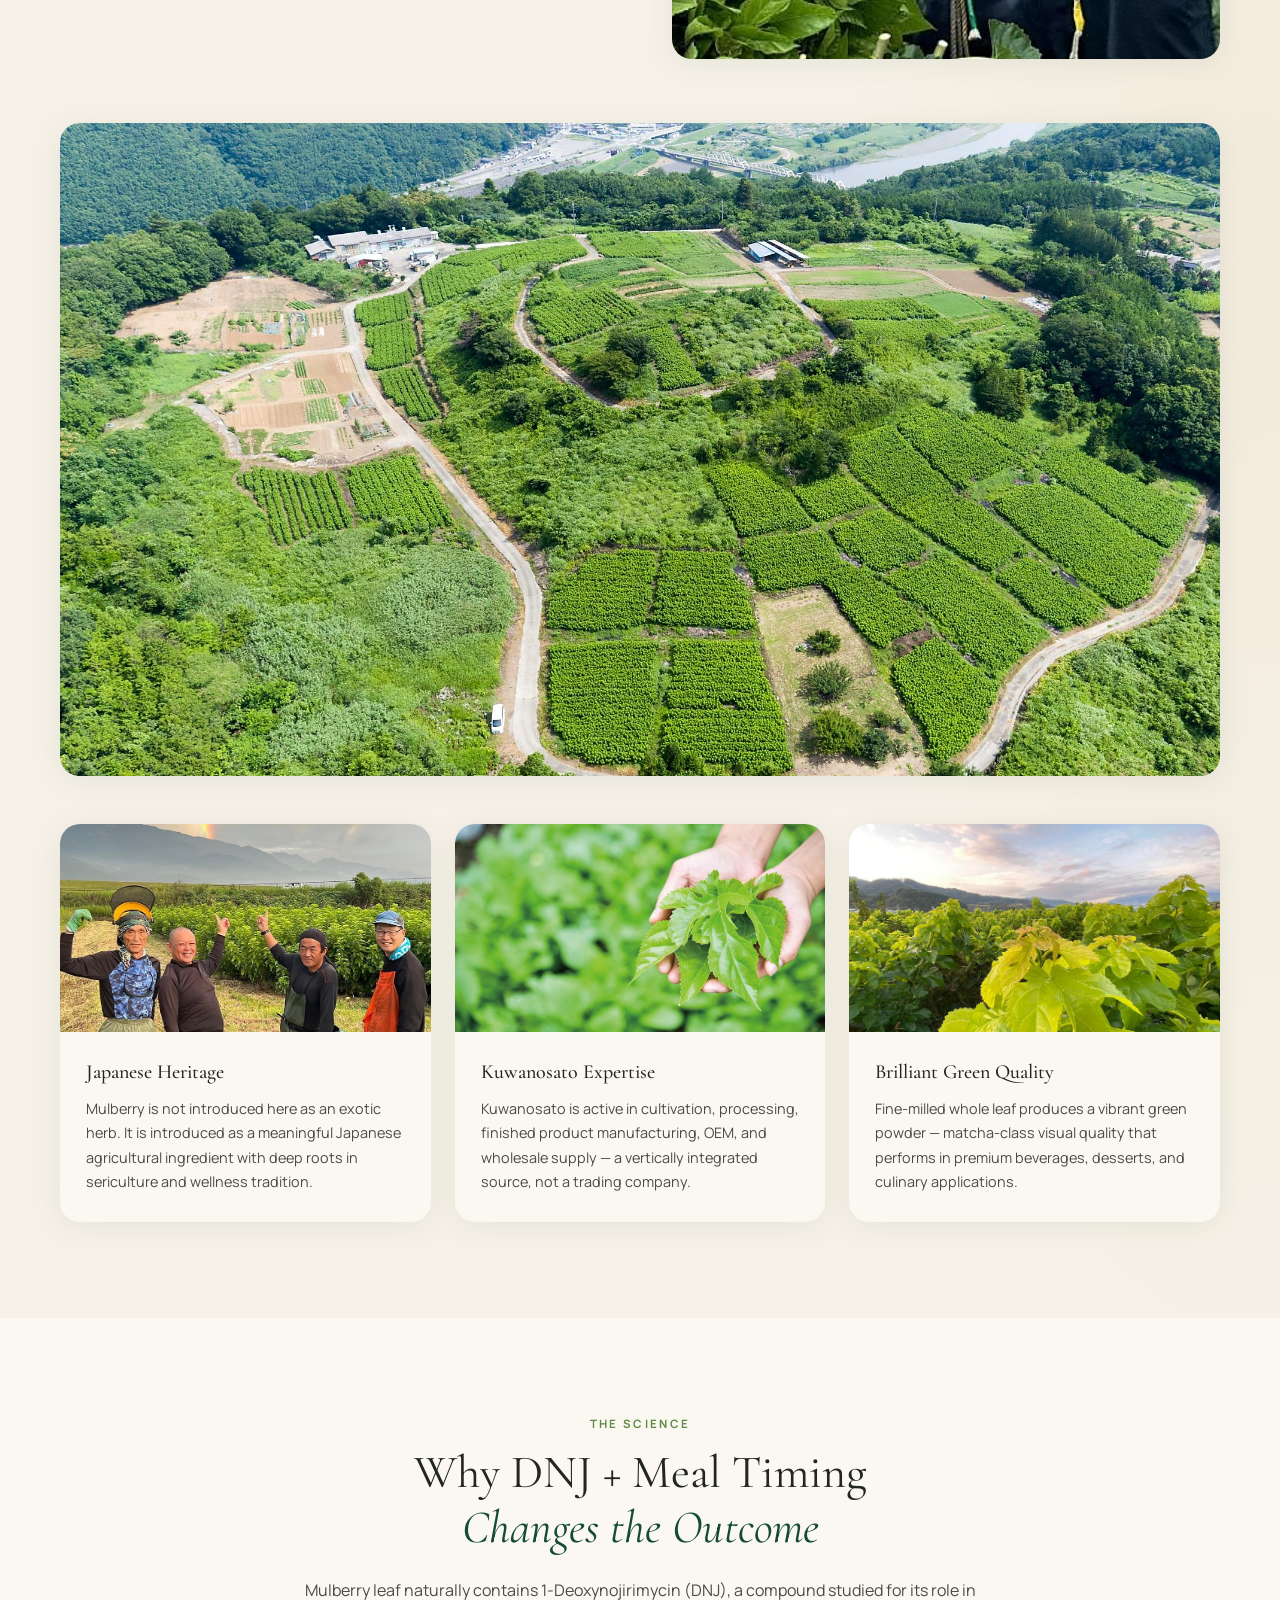
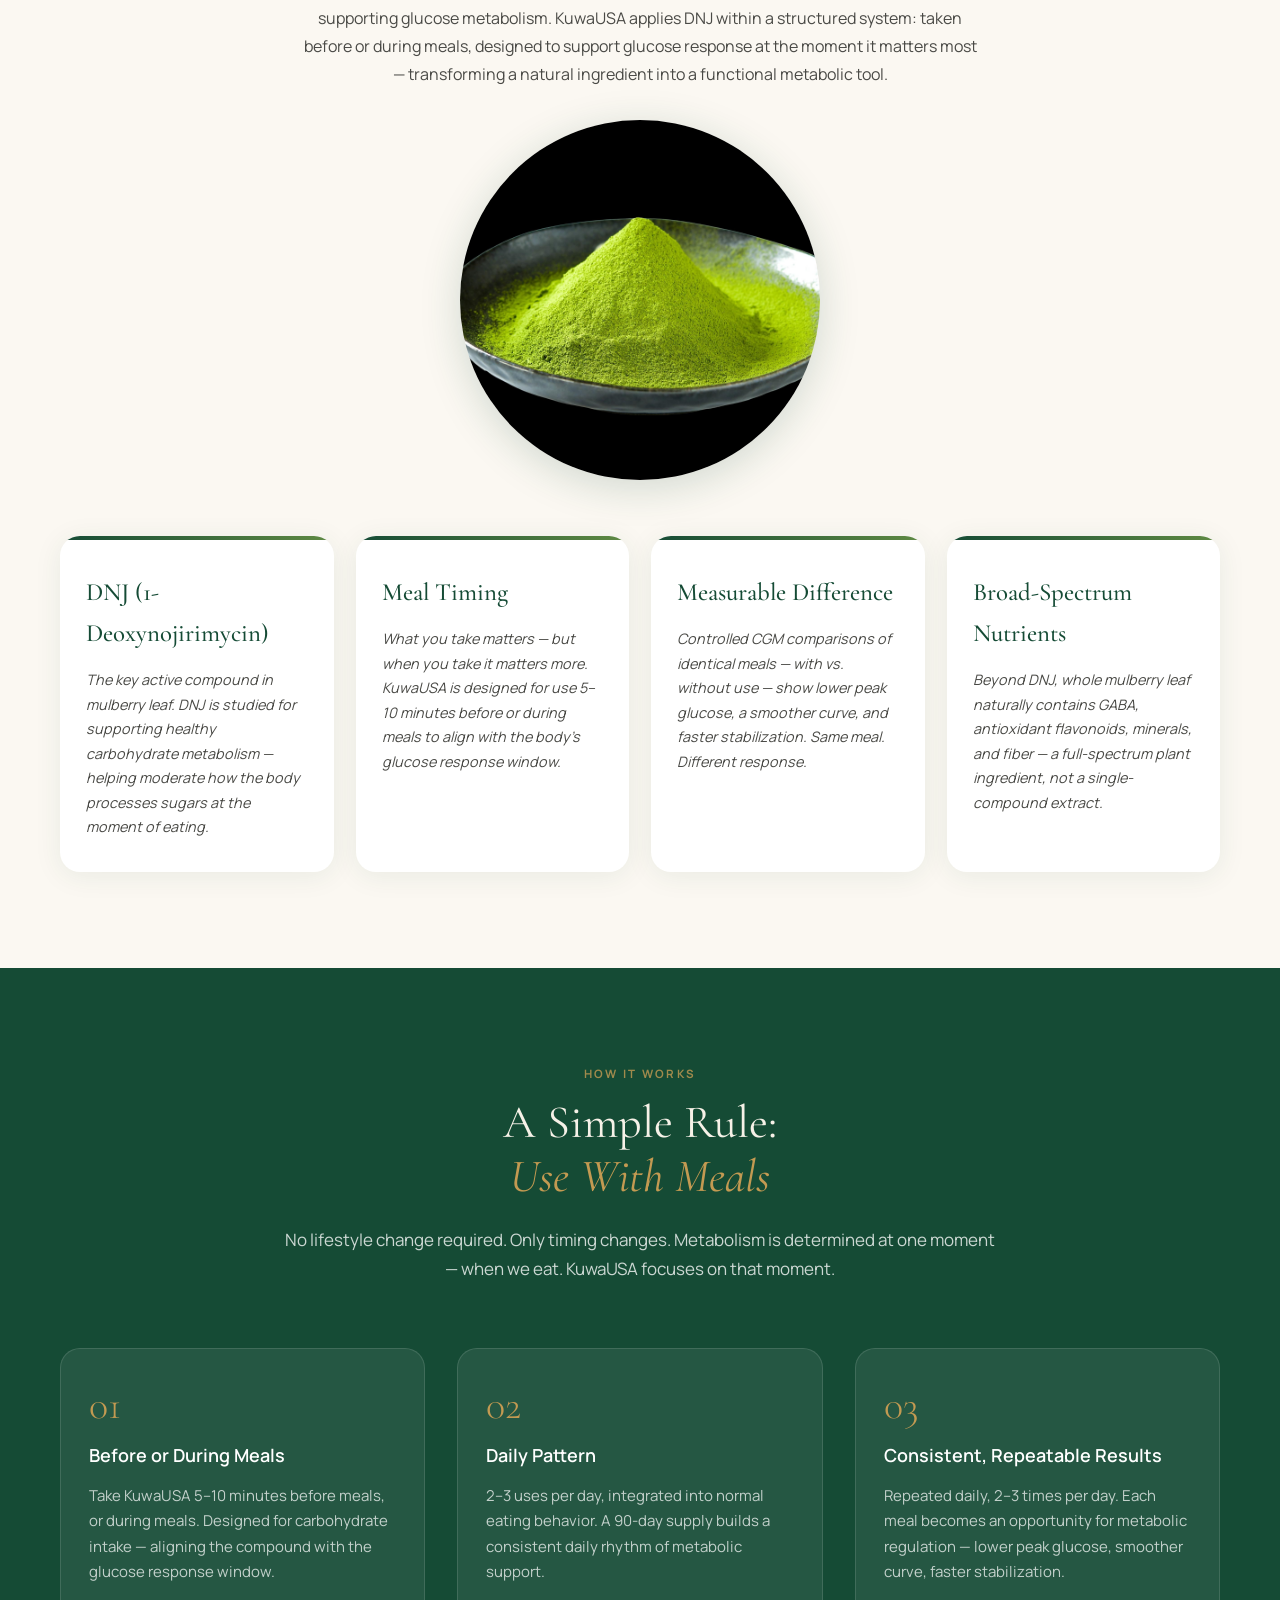
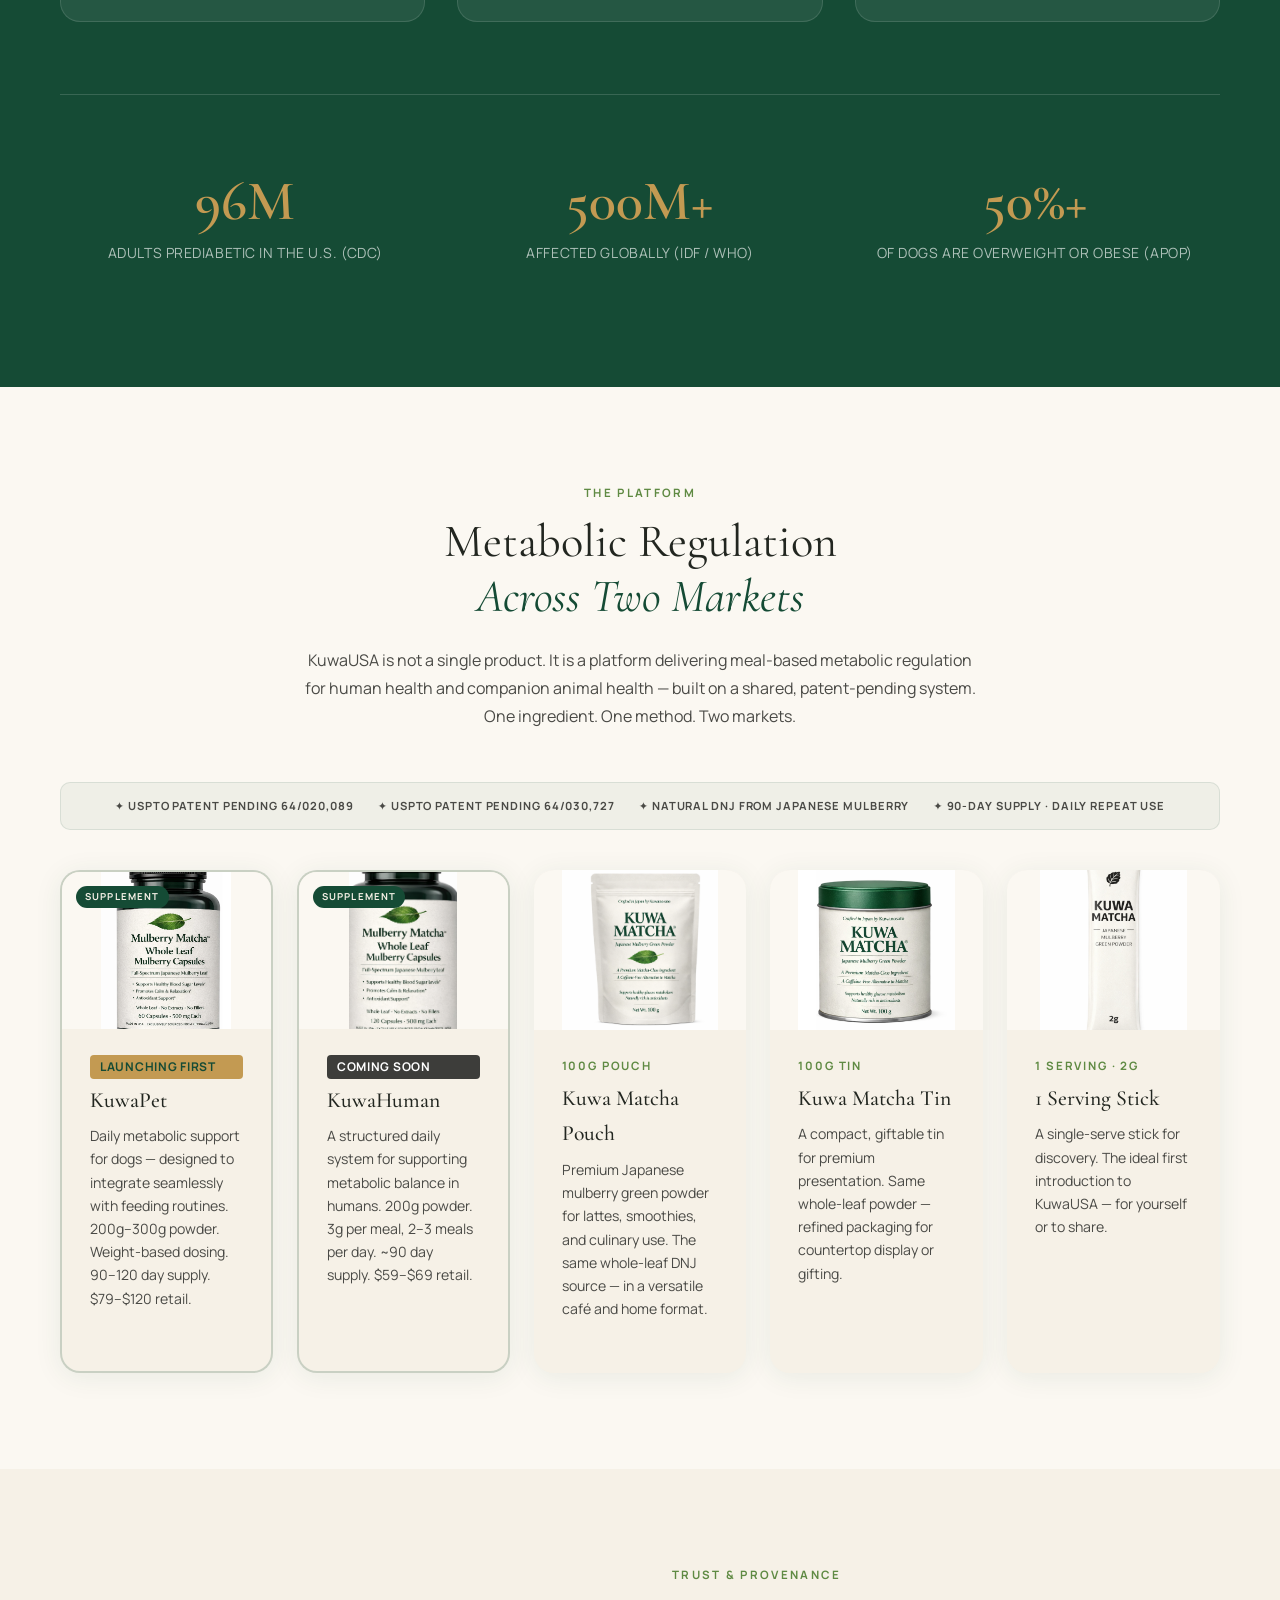
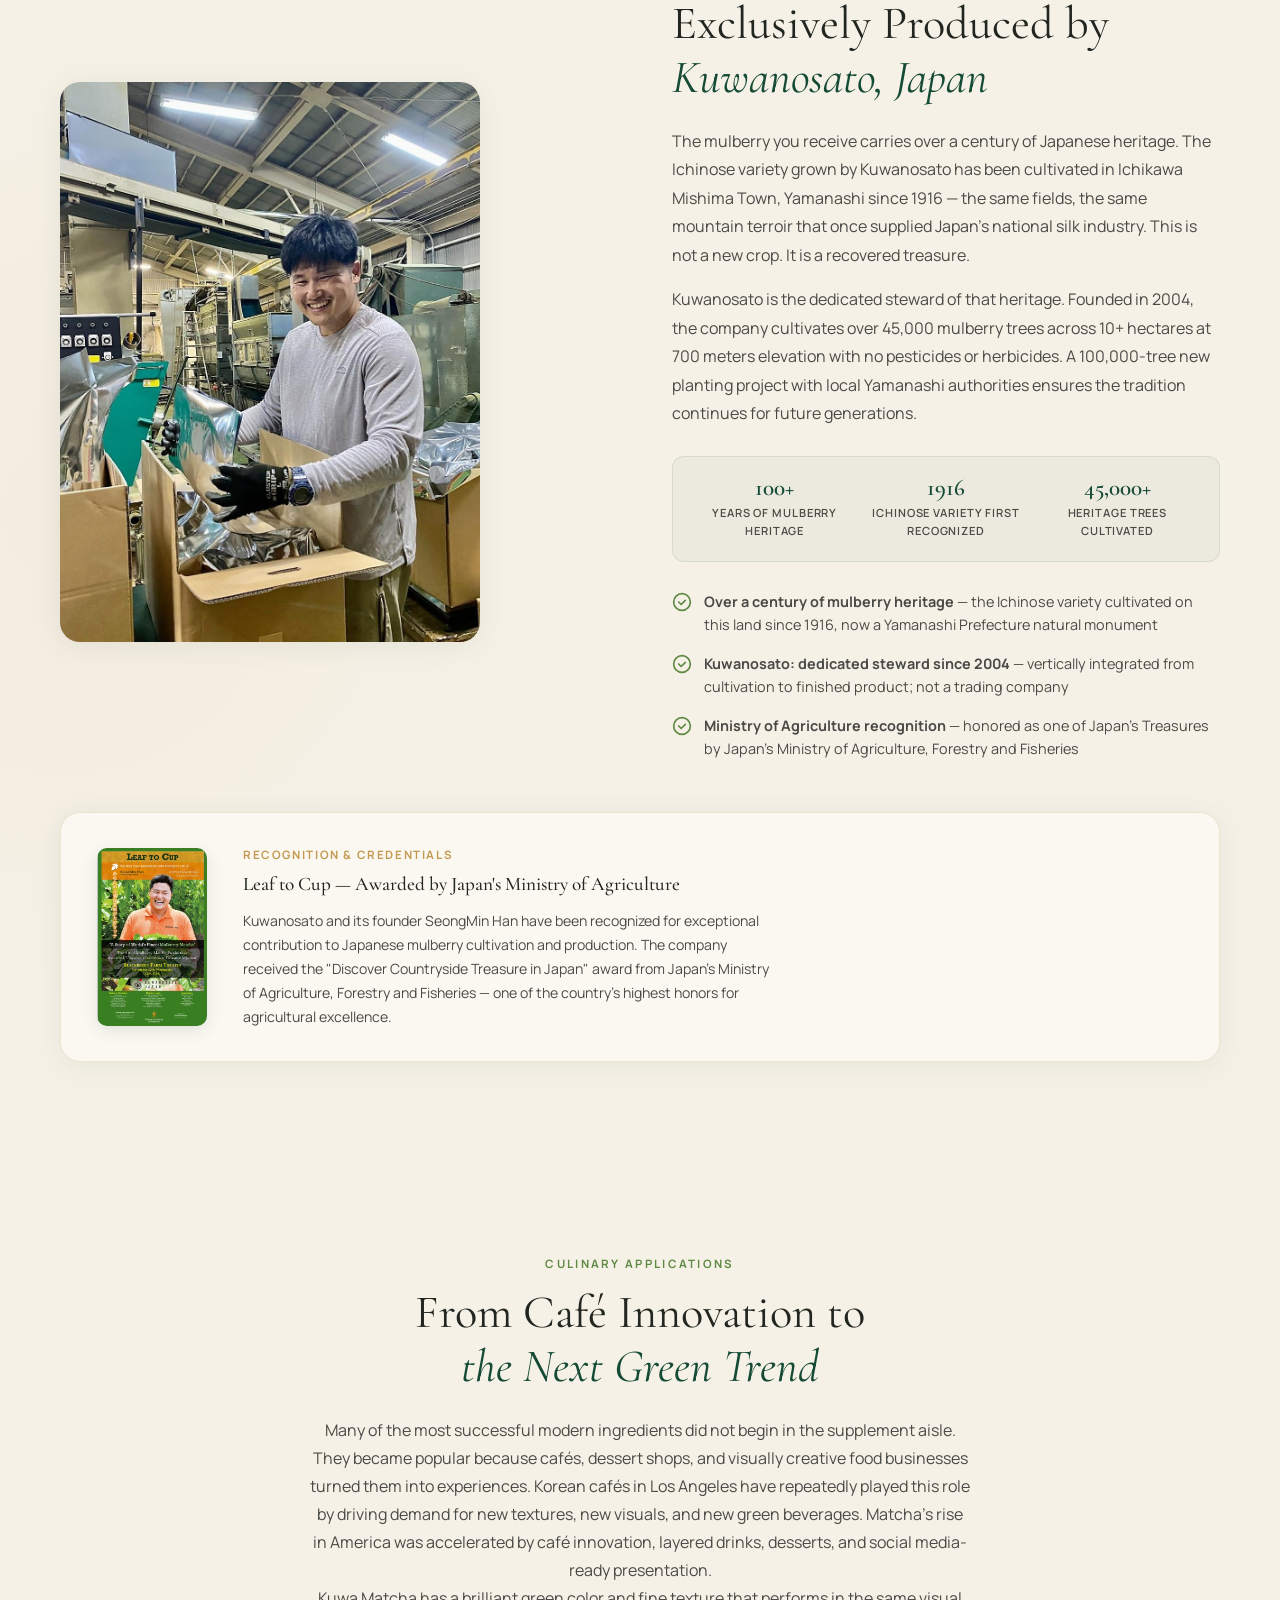
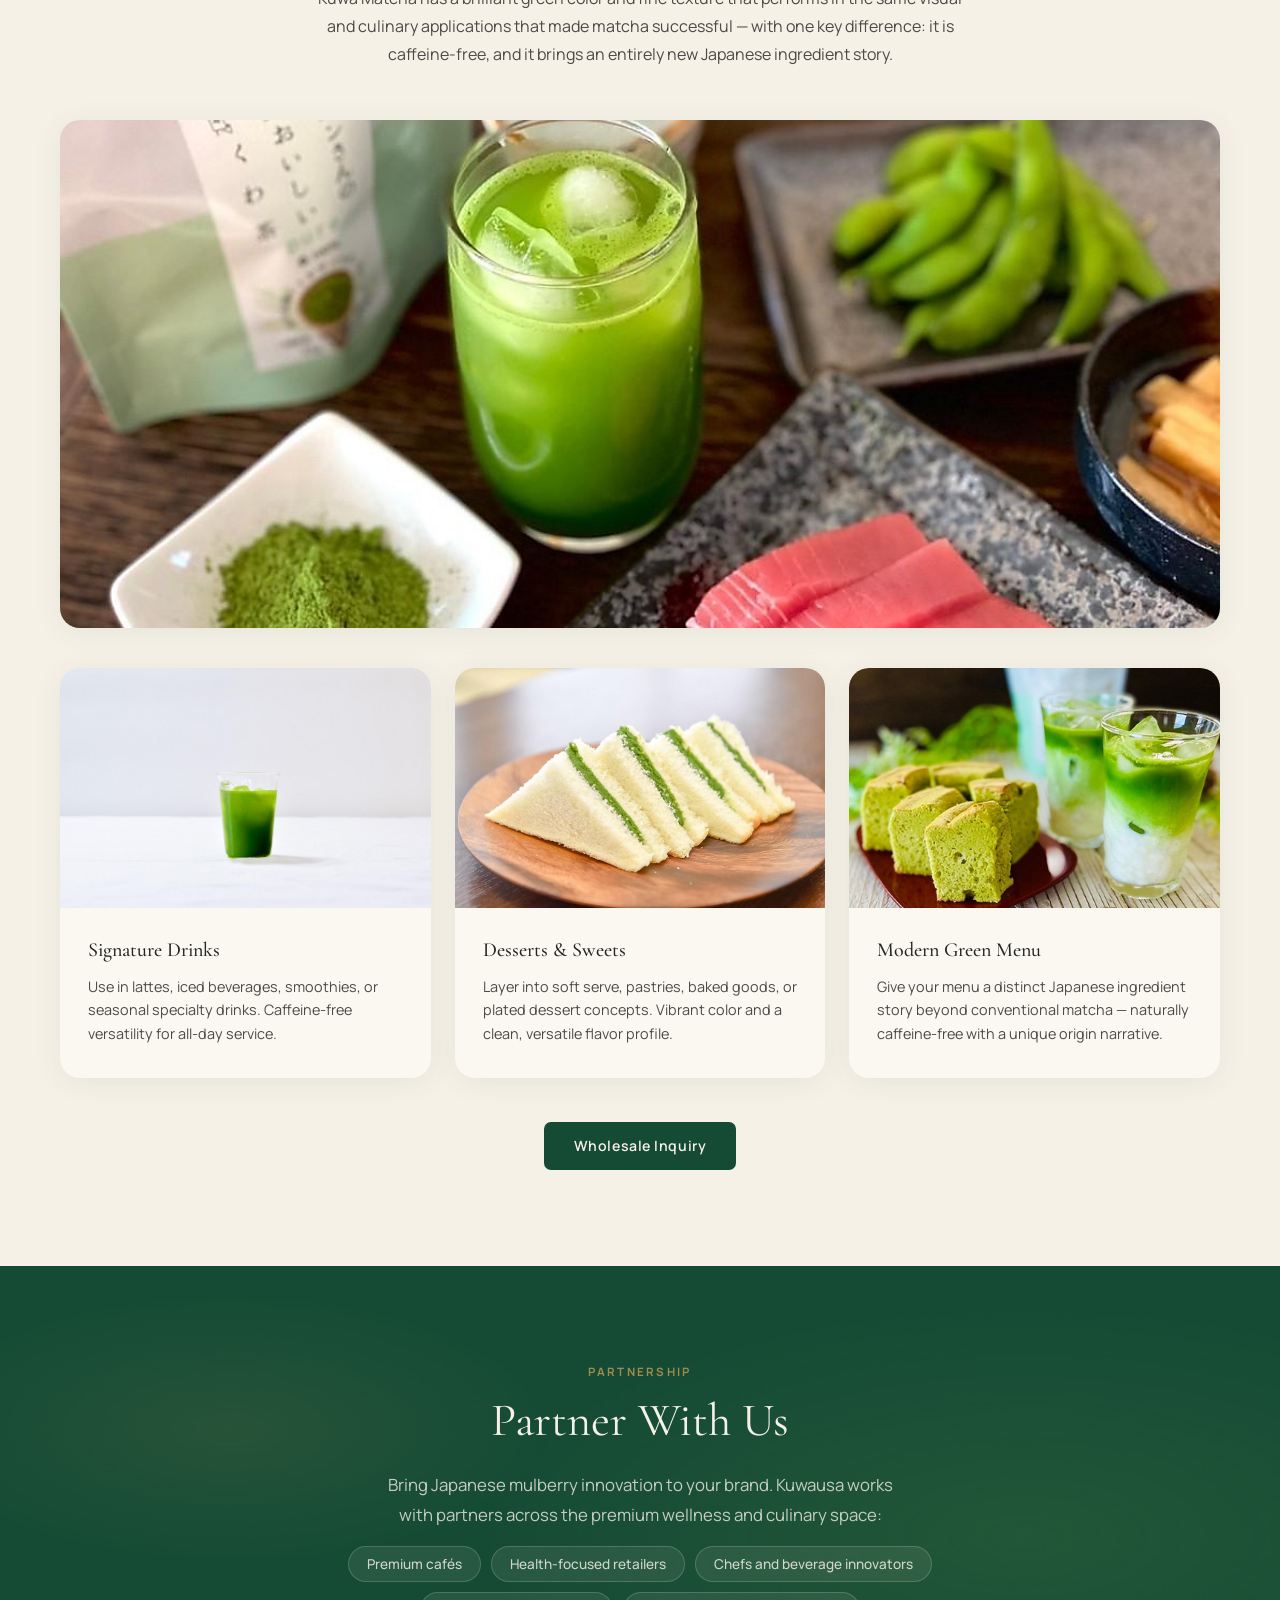
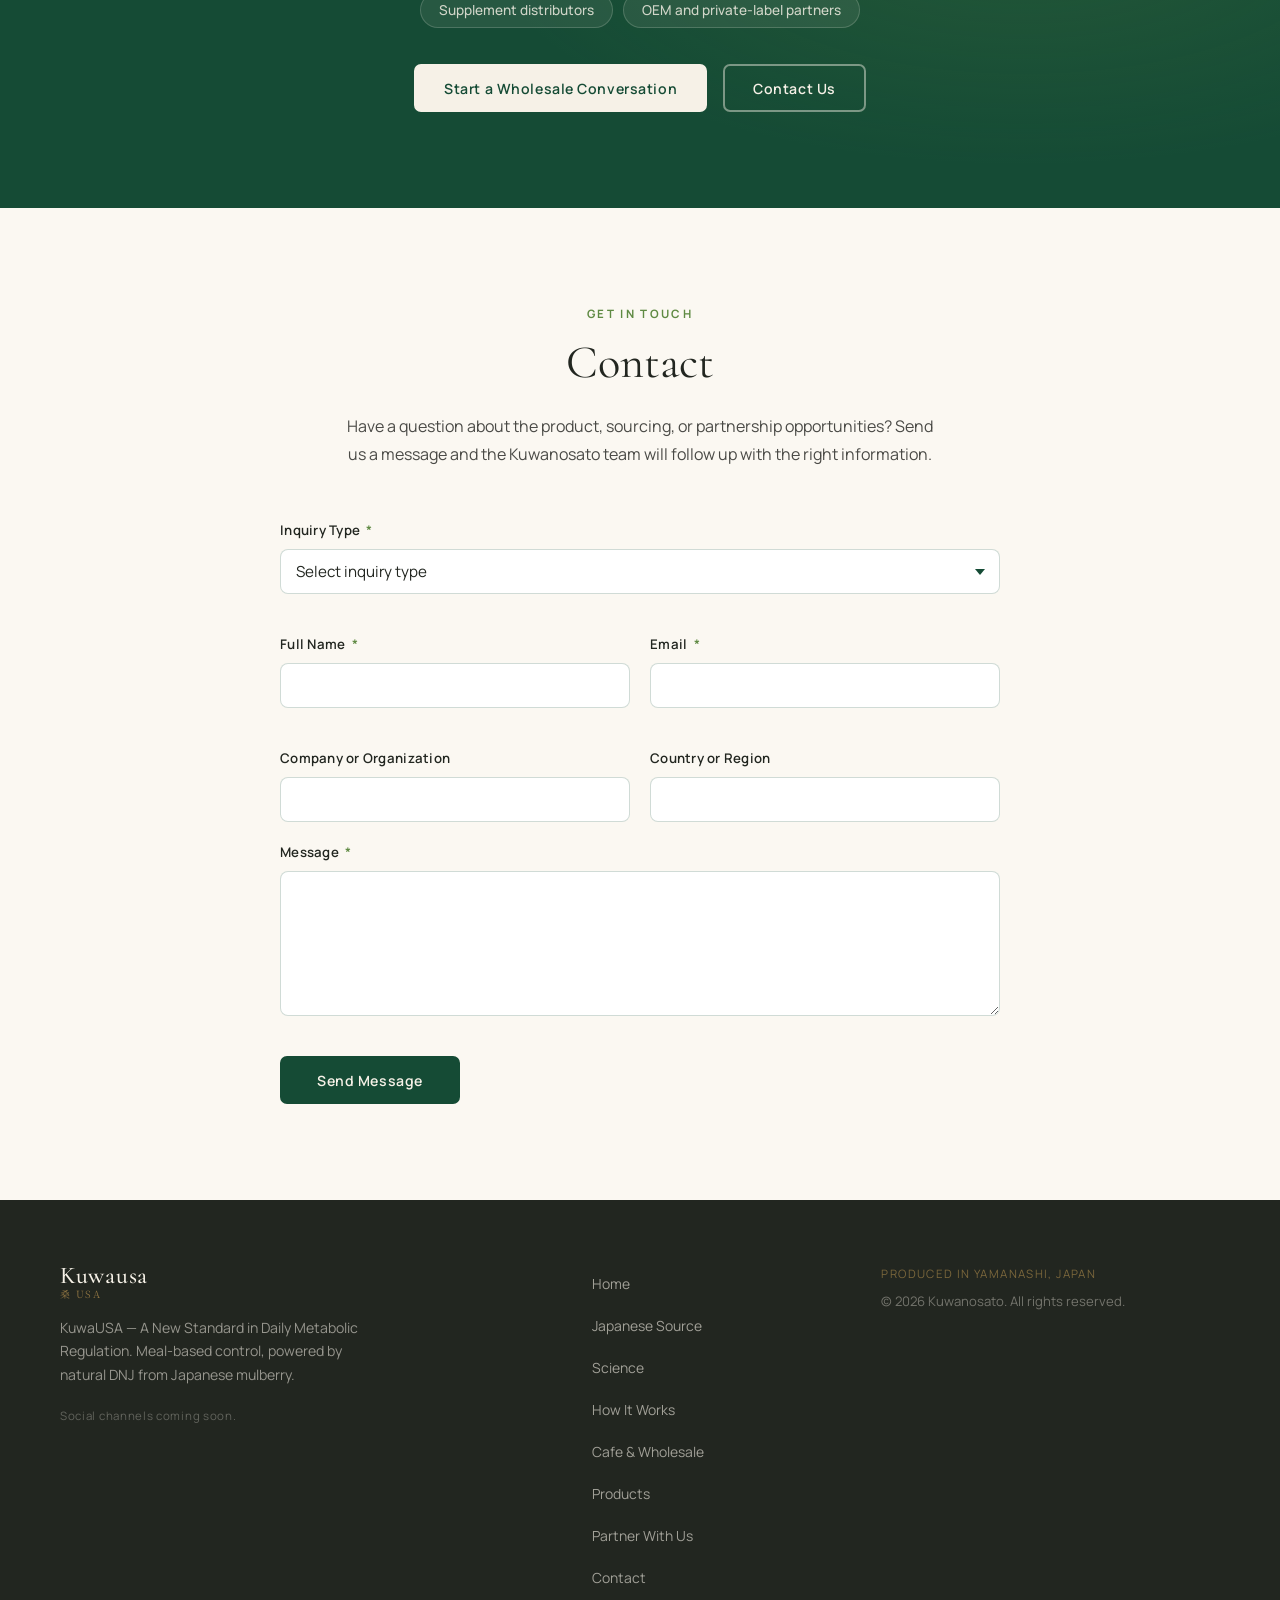
==== commit 6440fcfe: "Add files via upload" ====
--- a/index.html
+++ b/index.html
@@ -3,9 +3,10 @@
 <head>
   <meta charset="UTF-8">
   <meta name="viewport" content="width=device-width, initial-scale=1.0">
-  <title>Kuwausa — Premier Japanese Mulberry Green Powder</title>
-  <meta name="description" content="Premier Japanese Mulberry Green. Produced exclusively by Kuwanosato in Yamanashi, Japan. Naturally caffeine-free, supports healthy glucose metabolism, rich in antioxidants. The Next Matcha — Kuwa Matcha.">
-
+  <title>KuwaUSA — Daily Metabolic Control, At Every Meal</title>
+  <meta name="description" content="A patent-pending meal-based metabolic control system using natural DNJ compounds from Japanese mulberry. Supports healthy glucose response for humans and pets. USPTO Patent Pending 64/020,089 &amp; 64/030,727.">
+
+  <link rel="canonical" href="https://kuwausa.com/">
   <!-- Sitemap -->
   <link rel="sitemap" type="application/xml" href="/sitemap.xml">
 
@@ -14,13 +15,13 @@
 
   <!-- Open Graph / Social sharing -->
   <meta property="og:type"        content="website">
-  <meta property="og:title"       content="Kuwausa — Premier Japanese Mulberry Green Powder">
-  <meta property="og:description" content="Premier Japanese Mulberry Green. Produced exclusively by Kuwanosato in Yamanashi, Japan. Naturally caffeine-free, supports healthy glucose metabolism — The Next Matcha, Kuwa Matcha.">
+  <meta property="og:title"       content="KuwaUSA — Daily Metabolic Control, At Every Meal">
+  <meta property="og:description" content="A patent-pending meal-based metabolic control system using natural DNJ compounds from Japanese mulberry. Supports healthy glucose response for humans and pets.">
   <meta property="og:url"         content="https://kuwausa.com/">
   <meta property="og:image"       content="https://kuwausa.com/images/kuwanosato-product-flatlay.jpg">
   <meta name="twitter:card"        content="summary_large_image">
-  <meta name="twitter:title"       content="Kuwausa — Premier Japanese Mulberry Green Powder">
-  <meta name="twitter:description" content="Premier Japanese Mulberry Green. Produced exclusively by Kuwanosato in Yamanashi, Japan. Naturally caffeine-free — The Next Matcha, Kuwa Matcha.">
+  <meta name="twitter:title"       content="KuwaUSA — Daily Metabolic Control, At Every Meal">
+  <meta name="twitter:description" content="A patent-pending meal-based metabolic control system. Natural DNJ compounds taken with meals to support healthy glucose response. For humans and companion animals.">
   <meta name="twitter:image"       content="https://kuwausa.com/images/kuwanosato-product-flatlay.jpg">
 
   <link rel="preconnect" href="https://fonts.googleapis.com">
@@ -52,6 +53,7 @@
         <li><a href="#home"           class="nav-link">Home</a></li>
         <li><a href="#source"         class="nav-link">Japanese Source</a></li>
         <li><a href="#science"        class="nav-link">Science</a></li>
+        <li><a href="#method"         class="nav-link">How It Works</a></li>
         <li><a href="#products"       class="nav-link">Products</a></li>
         <li><a href="#cafe-wholesale" class="nav-link">Cafe &amp; Wholesale</a></li>
         <li><a href="#contact"        class="nav-link">Contact</a></li>
@@ -71,44 +73,44 @@
         <div class="hero-inner">
 
           <div class="hero-content">
-            <p class="hero-eyebrow">Ichikawa Mishima Town, Yamanashi, Japan &nbsp;·&nbsp; 100+ Years of Heritage</p>
+            <p class="hero-eyebrow">USPTO Patent Pending 64/020,089 &amp; 64/030,727 &nbsp;·&nbsp; Same Meal. Different Response.</p>
             <h1 id="hero-heading" class="hero-heading">
-              Whole-Leaf Japanese<br>
-              Mulberry Wellness
+              Daily Metabolic Control—<br>
+              At Every Meal
             </h1>
             <p class="hero-subheading">
-              A caffeine-free wellness powder naturally containing DNJ, GABA, antioxidants,
-              minerals, and fiber — sourced exclusively from Kuwanosato's heritage mulberry
-              farm in Japan. Whole leaf. Nothing removed.
+              A patent-pending system designed to support healthy glucose response using
+              natural DNJ-based compounds from Japanese mulberry. Not occasional supplementation
+              — consistent, meal-based metabolic regulation.
             </p>
             <div class="hero-ctas">
-              <a href="#products" class="btn btn-primary shop-link" id="hero-shop-cta">Shop Kuwa Matcha</a>
-              <a href="supplement.html" class="btn btn-secondary">Try the Supplement ↗</a>
+              <a href="#products" class="btn btn-primary shop-link" id="hero-shop-cta">Explore KuwaPet</a>
+              <a href="#method" class="btn btn-secondary">How It Works</a>
             </div>
             <ul class="hero-benefits" aria-label="Key product benefits">
               <li class="benefit-item">
                 <span class="benefit-icon" aria-hidden="true">
                   <svg viewBox="0 0 24 24" fill="none" stroke="currentColor" stroke-width="1.8" stroke-linecap="round" stroke-linejoin="round"><path d="M12 2L2 7l10 5 10-5-10-5z"/><path d="M2 17l10 5 10-5"/><path d="M2 12l10 5 10-5"/></svg>
                 </span>
-                <span>Glucose Metabolism Support</span>
+                <span>Pre-Meal Glucose Support</span>
               </li>
               <li class="benefit-item">
                 <span class="benefit-icon" aria-hidden="true">
                   <svg viewBox="0 0 24 24" fill="none" stroke="currentColor" stroke-width="1.8" stroke-linecap="round" stroke-linejoin="round"><circle cx="12" cy="12" r="10"/><path d="M8 12l3 3 5-5"/></svg>
                 </span>
-                <span>Naturally Caffeine-Free</span>
+                <span>Natural DNJ Compounds</span>
               </li>
               <li class="benefit-item">
                 <span class="benefit-icon" aria-hidden="true">
                   <svg viewBox="0 0 24 24" fill="none" stroke="currentColor" stroke-width="1.8" stroke-linecap="round" stroke-linejoin="round"><path d="M12 22s8-6 8-12A8 8 0 004 10c0 6 8 12 8 12z"/></svg>
                 </span>
-                <span>Rich in Natural Antioxidants</span>
+                <span>Daily Meal-Based System</span>
               </li>
               <li class="benefit-item">
                 <span class="benefit-icon" aria-hidden="true">
                   <svg viewBox="0 0 24 24" fill="none" stroke="currentColor" stroke-width="1.8" stroke-linecap="round" stroke-linejoin="round"><path d="M17 8h1a4 4 0 010 8h-1"/><path d="M3 8h14v9a4 4 0 01-4 4H7a4 4 0 01-4-4V8z"/><line x1="6" y1="2" x2="6" y2="4"/><line x1="10" y1="2" x2="10" y2="4"/><line x1="14" y1="2" x2="14" y2="4"/></svg>
                 </span>
-                <span>Premium Japanese Origin</span>
+                <span>For Humans &amp; Companion Animals</span>
               </li>
             </ul>
           </div>
@@ -222,13 +224,13 @@
       <div class="container">
 
         <div class="science-header">
-          <p class="section-eyebrow">Wellness Profile</p>
-          <h2 id="science-heading" class="section-heading">The Science Behind<br><em>Mulberry Wellness</em></h2>
+          <p class="section-eyebrow">The Science</p>
+          <h2 id="science-heading" class="section-heading">Why DNJ + Meal Timing<br><em>Changes the Outcome</em></h2>
           <p class="science-intro">
-            Mulberry leaves contain a range of naturally occurring compounds that have attracted
-            growing interest in nutrition and wellness research. Five key nutrients found in
-            whole-leaf mulberry — DNJ, GABA, flavonoids, calcium and magnesium, and dietary
-            fiber — are described below in clear, credible language.
+            Mulberry leaf naturally contains 1-Deoxynojirimycin (DNJ), a compound studied for its
+            role in supporting glucose metabolism. KuwaUSA applies DNJ within a structured system:
+            taken before or during meals, designed to support glucose response at the moment it
+            matters most — transforming a natural ingredient into a functional metabolic tool.
           </p>
           <div class="science-powder-img-wrap" aria-hidden="true">
             <img src="images/kuwanosato-powder-bowl.jpg" alt="" class="science-powder-img" loading="lazy"
@@ -240,23 +242,74 @@
         <div class="science-cards">
           <div class="science-card reveal-card">
             <div class="science-card-bar" aria-hidden="true"></div>
-            <h3 class="science-card-title">DNJ</h3>
-            <p class="science-card-body"><em>Mulberry leaf naturally contains DNJ, a compound studied for supporting healthy carbohydrate metabolism and helping moderate how the body processes sugars after meals.</em></p>
+            <h3 class="science-card-title">DNJ (1-Deoxynojirimycin)</h3>
+            <p class="science-card-body"><em>The key active compound in mulberry leaf. DNJ is studied for supporting healthy carbohydrate metabolism — helping moderate how the body processes sugars at the moment of eating.</em></p>
           </div>
           <div class="science-card reveal-card">
             <div class="science-card-bar" aria-hidden="true"></div>
-            <h3 class="science-card-title">GABA</h3>
-            <p class="science-card-body"><em>Mulberry leaf naturally contains GABA, a compound associated with calm and balance in the body.</em></p>
+            <h3 class="science-card-title">Meal Timing</h3>
+            <p class="science-card-body"><em>What you take matters — but when you take it matters more. KuwaUSA is designed for use 5–10 minutes before or during meals to align with the body's glucose response window.</em></p>
           </div>
           <div class="science-card reveal-card">
             <div class="science-card-bar" aria-hidden="true"></div>
-            <h3 class="science-card-title">Antioxidants</h3>
-            <p class="science-card-body"><em>Mulberry leaf contains naturally occurring flavonoids and polyphenols, including rutin, quercetin-family compounds, and chlorogenic acid, which help support the body's antioxidant defenses.</em></p>
+            <h3 class="science-card-title">Measurable Difference</h3>
+            <p class="science-card-body"><em>Controlled CGM comparisons of identical meals — with vs. without use — show lower peak glucose, a smoother curve, and faster stabilization. Same meal. Different response.</em></p>
           </div>
           <div class="science-card reveal-card">
             <div class="science-card-bar" aria-hidden="true"></div>
-            <h3 class="science-card-title">Minerals &amp; Fiber</h3>
-            <p class="science-card-body"><em>Mulberry leaf also contributes naturally occurring minerals and fiber, making it more than a single-compound ingredient. It is a broad-spectrum plant wellness ingredient.</em></p>
+            <h3 class="science-card-title">Broad-Spectrum Nutrients</h3>
+            <p class="science-card-body"><em>Beyond DNJ, whole mulberry leaf naturally contains GABA, antioxidant flavonoids, minerals, and fiber — a full-spectrum plant ingredient, not a single-compound extract.</em></p>
+          </div>
+        </div>
+
+      </div>
+    </section>
+
+    <!-- ============================================================
+         THE METHOD
+    ============================================================ -->
+    <section id="method" class="method-section reveal-section" aria-labelledby="method-heading">
+      <div class="container">
+
+        <div class="method-header">
+          <p class="section-eyebrow section-eyebrow--light">How It Works</p>
+          <h2 id="method-heading" class="section-heading section-heading--light">A Simple Rule:<br><em>Use With Meals</em></h2>
+          <p class="method-intro">
+            No lifestyle change required. Only timing changes. Metabolism is determined at one moment —
+            when we eat. KuwaUSA focuses on that moment.
+          </p>
+        </div>
+
+        <div class="method-steps">
+          <div class="method-step reveal-card">
+            <div class="method-step-num" aria-hidden="true">01</div>
+            <h3 class="method-step-title">Before or During Meals</h3>
+            <p class="method-step-body">Take KuwaUSA 5–10 minutes before meals, or during meals. Designed for carbohydrate intake — aligning the compound with the glucose response window.</p>
+          </div>
+          <div class="method-step reveal-card">
+            <div class="method-step-num" aria-hidden="true">02</div>
+            <h3 class="method-step-title">Daily Pattern</h3>
+            <p class="method-step-body">2–3 uses per day, integrated into normal eating behavior. A 90-day supply builds a consistent daily rhythm of metabolic support.</p>
+          </div>
+          <div class="method-step reveal-card">
+            <div class="method-step-num" aria-hidden="true">03</div>
+            <h3 class="method-step-title">Consistent, Repeatable Results</h3>
+            <p class="method-step-body">Repeated daily, 2–3 times per day. Each meal becomes an opportunity for metabolic regulation — lower peak glucose, smoother curve, faster stabilization.</p>
+          </div>
+        </div>
+
+        <div class="method-market">
+          <div class="method-stat reveal-card">
+            <span class="method-stat-num">96M</span>
+            <span class="method-stat-label">Adults prediabetic in the U.S. (CDC)</span>
+          </div>
+          <div class="method-stat reveal-card">
+            <span class="method-stat-num">500M+</span>
+            <span class="method-stat-label">Affected globally (IDF / WHO)</span>
+          </div>
+          <div class="method-stat reveal-card">
+            <span class="method-stat-num">50%+</span>
+            <span class="method-stat-label">Of dogs are overweight or obese (APOP)</span>
           </div>
         </div>
 
@@ -270,55 +323,55 @@
       <div class="container">
 
         <div class="products-header">
-          <p class="section-eyebrow">Our Products</p>
-          <h2 id="products-heading" class="section-heading">Whole-Leaf Mulberry<br><em>for Every Format</em></h2>
+          <p class="section-eyebrow">The Platform</p>
+          <h2 id="products-heading" class="section-heading">Metabolic Regulation<br><em>Across Two Markets</em></h2>
           <p class="products-intro">
-            One heritage ingredient. Supplement capsules for daily wellness, premium powder
-            for beverages and culinary use, and a single-serve stick for discovery.
-            Exclusively from Kuwanosato, Yamanashi, Japan.
+            KuwaUSA is not a single product. It is a platform delivering meal-based metabolic
+            regulation for human health and companion animal health — built on a shared, patent-pending
+            system. One ingredient. One method. Two markets.
           </p>
         </div>
 
         <div class="products-trust-strip" aria-label="Product credentials">
-          <span class="pts-item">✦ Ministry of Agriculture Recognition</span>
-          <span class="pts-item">✦ 100+ Years of Mulberry Heritage</span>
-          <span class="pts-item">✦ Made in USA · Sourced from Japan</span>
-          <span class="pts-item">✦ Whole Leaf · No Extracts · No Fillers</span>
+          <span class="pts-item">✦ USPTO Patent Pending 64/020,089</span>
+          <span class="pts-item">✦ USPTO Patent Pending 64/030,727</span>
+          <span class="pts-item">✦ Natural DNJ from Japanese Mulberry</span>
+          <span class="pts-item">✦ 90-Day Supply · Daily Repeat Use</span>
         </div>
 
         <div class="products-grid">
 
-          <article class="product-card reveal-card product-card--featured" aria-labelledby="product-capsules-60-name">
+          <article class="product-card reveal-card product-card--featured" aria-labelledby="product-kuwapet-name">
             <div class="product-image-wrap">
               <img
                 src="images/kuwanosato-item-capsules-60.png"
-                alt="Mulberry Matcha Whole Leaf Mulberry Capsules — 60 count bottle, 500mg each, exclusively sourced from Kuwanosato Japan"
+                alt="KuwaPet — Daily metabolic support powder for dogs, 200g, 90–120 day supply"
                 class="product-img"
                 loading="lazy"
                 width="768" height="1024"
               >
             </div>
             <div class="product-info">
-              <p class="product-format">60 Capsules · 500mg Each</p>
-              <h3 id="product-capsules-60-name" class="product-name">Whole Leaf Capsules</h3>
-              <p class="product-desc">Full-spectrum Japanese mulberry leaf — no extracts, no fillers. Naturally contains DNJ, GABA, antioxidants, minerals, and fiber. Caffeine-free daily supplementation.</p>
+              <p class="product-tag product-tag--launch">Launching First</p>
+              <h3 id="product-kuwapet-name" class="product-name">KuwaPet</h3>
+              <p class="product-desc">Daily metabolic support for dogs — designed to integrate seamlessly with feeding routines. 200g–300g powder. Weight-based dosing. 90–120 day supply. $79–$120 retail.</p>
             </div>
           </article>
 
-          <article class="product-card reveal-card product-card--featured" aria-labelledby="product-capsules-120-name">
+          <article class="product-card reveal-card product-card--featured" aria-labelledby="product-kuwahuman-name">
             <div class="product-image-wrap">
               <img
                 src="images/kuwanosato-item-capsules-120.png"
-                alt="Mulberry Matcha Whole Leaf Mulberry Capsules — 120 count bottle, 500mg each, exclusively sourced from Kuwanosato Japan"
+                alt="KuwaHuman — Daily metabolic support powder for humans, 200g, ~90 day supply"
                 class="product-img"
                 loading="lazy"
                 width="768" height="1024"
               >
             </div>
             <div class="product-info">
-              <p class="product-format">120 Capsules · 500mg Each</p>
-              <h3 id="product-capsules-120-name" class="product-name">Whole Leaf Capsules</h3>
-              <p class="product-desc">Twice the supply. Same full-spectrum whole leaf formula — no extracts, no fillers. The committed daily wellness choice at $0.83 per capsule.</p>
+              <p class="product-tag product-tag--coming">Coming Soon</p>
+              <h3 id="product-kuwahuman-name" class="product-name">KuwaHuman</h3>
+              <p class="product-desc">A structured daily system for supporting metabolic balance in humans. 200g powder. 3g per meal, 2–3 meals per day. ~90 day supply. $59–$69 retail.</p>
             </div>
           </article>
 
@@ -335,7 +388,7 @@
             <div class="product-info">
               <p class="product-format">100g Pouch</p>
               <h3 id="product-pouch-name" class="product-name">Kuwa Matcha Pouch</h3>
-              <p class="product-desc">A premium retail pouch for daily use — in lattes, smoothies, or as a culinary ingredient. The flagship powder format for home use.</p>
+              <p class="product-desc">Premium Japanese mulberry green powder for lattes, smoothies, and culinary use. The same whole-leaf DNJ source — in a versatile café and home format.</p>
             </div>
           </article>
 
@@ -360,7 +413,7 @@
             <div class="product-image-wrap">
               <img
                 src="images/kuwanosato-item-matcha-sample.png"
-                alt="Kuwa Matcha 1 serving stick — 2g Japanese Mulberry Green Powder, white minimalist packaging"
+                alt="Kuwa Matcha 1 serving stick — 2g Japanese Mulberry Green Powder"
                 class="product-img"
                 loading="lazy"
                 width="1024" height="1536"
@@ -369,7 +422,7 @@
             <div class="product-info">
               <p class="product-format">1 Serving · 2g</p>
               <h3 id="product-sample-name" class="product-name">1 Serving Stick</h3>
-              <p class="product-desc">A single-serve stick for tasting and discovery. The ideal first introduction to Kuwa Matcha — for yourself or to share.</p>
+              <p class="product-desc">A single-serve stick for discovery. The ideal first introduction to KuwaUSA — for yourself or to share.</p>
             </div>
           </article>
 
@@ -741,7 +794,7 @@
             <span class="logo-wordmark">Kuwausa</span>
             <span class="logo-jp" lang="ja">桑 USA</span>
           </a>
-          <p class="footer-tagline">Kuwanosato crafts premium Japanese mulberry green powder for modern beverage, dessert, and wellness use.</p>
+          <p class="footer-tagline">KuwaUSA — A New Standard in Daily Metabolic Regulation. Meal-based control, powered by natural DNJ from Japanese mulberry.</p>
           <p class="footer-social-coming">Social channels coming soon.</p>
         </div>
 
@@ -750,6 +803,7 @@
             <li><a href="#home">Home</a></li>
             <li><a href="#source">Japanese Source</a></li>
             <li><a href="#science">Science</a></li>
+            <li><a href="#method">How It Works</a></li>
             <li><a href="#cafe-wholesale">Cafe &amp; Wholesale</a></li>
             <li><a href="#products">Products</a></li>
             <li><a href="#partner">Partner With Us</a></li>
--- a/styles.css
+++ b/styles.css
@@ -1556,3 +1556,118 @@
 
   .form-success  { padding: 48px 24px; }
 }
+
+
+/* ================================================================
+   THE METHOD SECTION
+================================================================ */
+.method-section {
+  padding: var(--section-v) 0;
+  background: var(--green-deep);
+  color: #fff;
+}
+
+.method-header {
+  text-align: center;
+  max-width: 720px;
+  margin: 0 auto 64px;
+}
+
+.method-header .section-heading em { color: var(--gold); }
+
+.method-intro {
+  font-size: 1.0625rem;
+  line-height: 1.7;
+  color: rgba(255,255,255,0.78);
+}
+
+.method-steps {
+  display: grid;
+  grid-template-columns: repeat(3, 1fr);
+  gap: 32px;
+  margin-bottom: 72px;
+}
+
+.method-step {
+  background: rgba(255,255,255,0.07);
+  border: 1px solid rgba(255,255,255,0.12);
+  border-radius: var(--radius-card);
+  padding: 36px 28px;
+}
+
+.method-step-num {
+  font-family: var(--font-serif);
+  font-size: 2.5rem;
+  font-weight: 300;
+  color: var(--gold);
+  line-height: 1;
+  margin-bottom: 16px;
+}
+
+.method-step-title {
+  font-size: 1.125rem;
+  font-weight: 600;
+  color: #fff;
+  margin-bottom: 12px;
+}
+
+.method-step-body {
+  font-size: 0.9375rem;
+  line-height: 1.7;
+  color: rgba(255,255,255,0.72);
+}
+
+.method-market {
+  display: grid;
+  grid-template-columns: repeat(3, 1fr);
+  gap: 24px;
+  border-top: 1px solid rgba(255,255,255,0.15);
+  padding-top: 48px;
+}
+
+.method-stat {
+  text-align: center;
+  padding: 28px 20px;
+}
+
+.method-stat-num {
+  display: block;
+  font-family: var(--font-serif);
+  font-size: clamp(2.5rem, 5vw, 3.5rem);
+  font-weight: 600;
+  color: var(--gold);
+  line-height: 1.1;
+  margin-bottom: 10px;
+}
+
+.method-stat-label {
+  display: block;
+  font-size: 0.875rem;
+  color: rgba(255,255,255,0.65);
+  line-height: 1.5;
+  text-transform: uppercase;
+  letter-spacing: 0.04em;
+}
+
+@media (max-width: 860px) {
+  .method-steps  { grid-template-columns: 1fr; }
+  .method-market { grid-template-columns: 1fr; }
+}
+
+
+/* ================================================================
+   PRODUCT STATUS TAGS
+================================================================ */
+.product-tag {
+  display: inline-block;
+  padding: 2px 10px;
+  border-radius: 4px;
+  font-size: 0.75rem;
+  font-weight: 700;
+  letter-spacing: 0.06em;
+  text-transform: uppercase;
+  margin-bottom: 4px;
+}
+
+.product-tag--launch { color: var(--green-deep); background: var(--gold); }
+.product-tag--coming { color: #fff;              background: var(--charcoal-mid); }
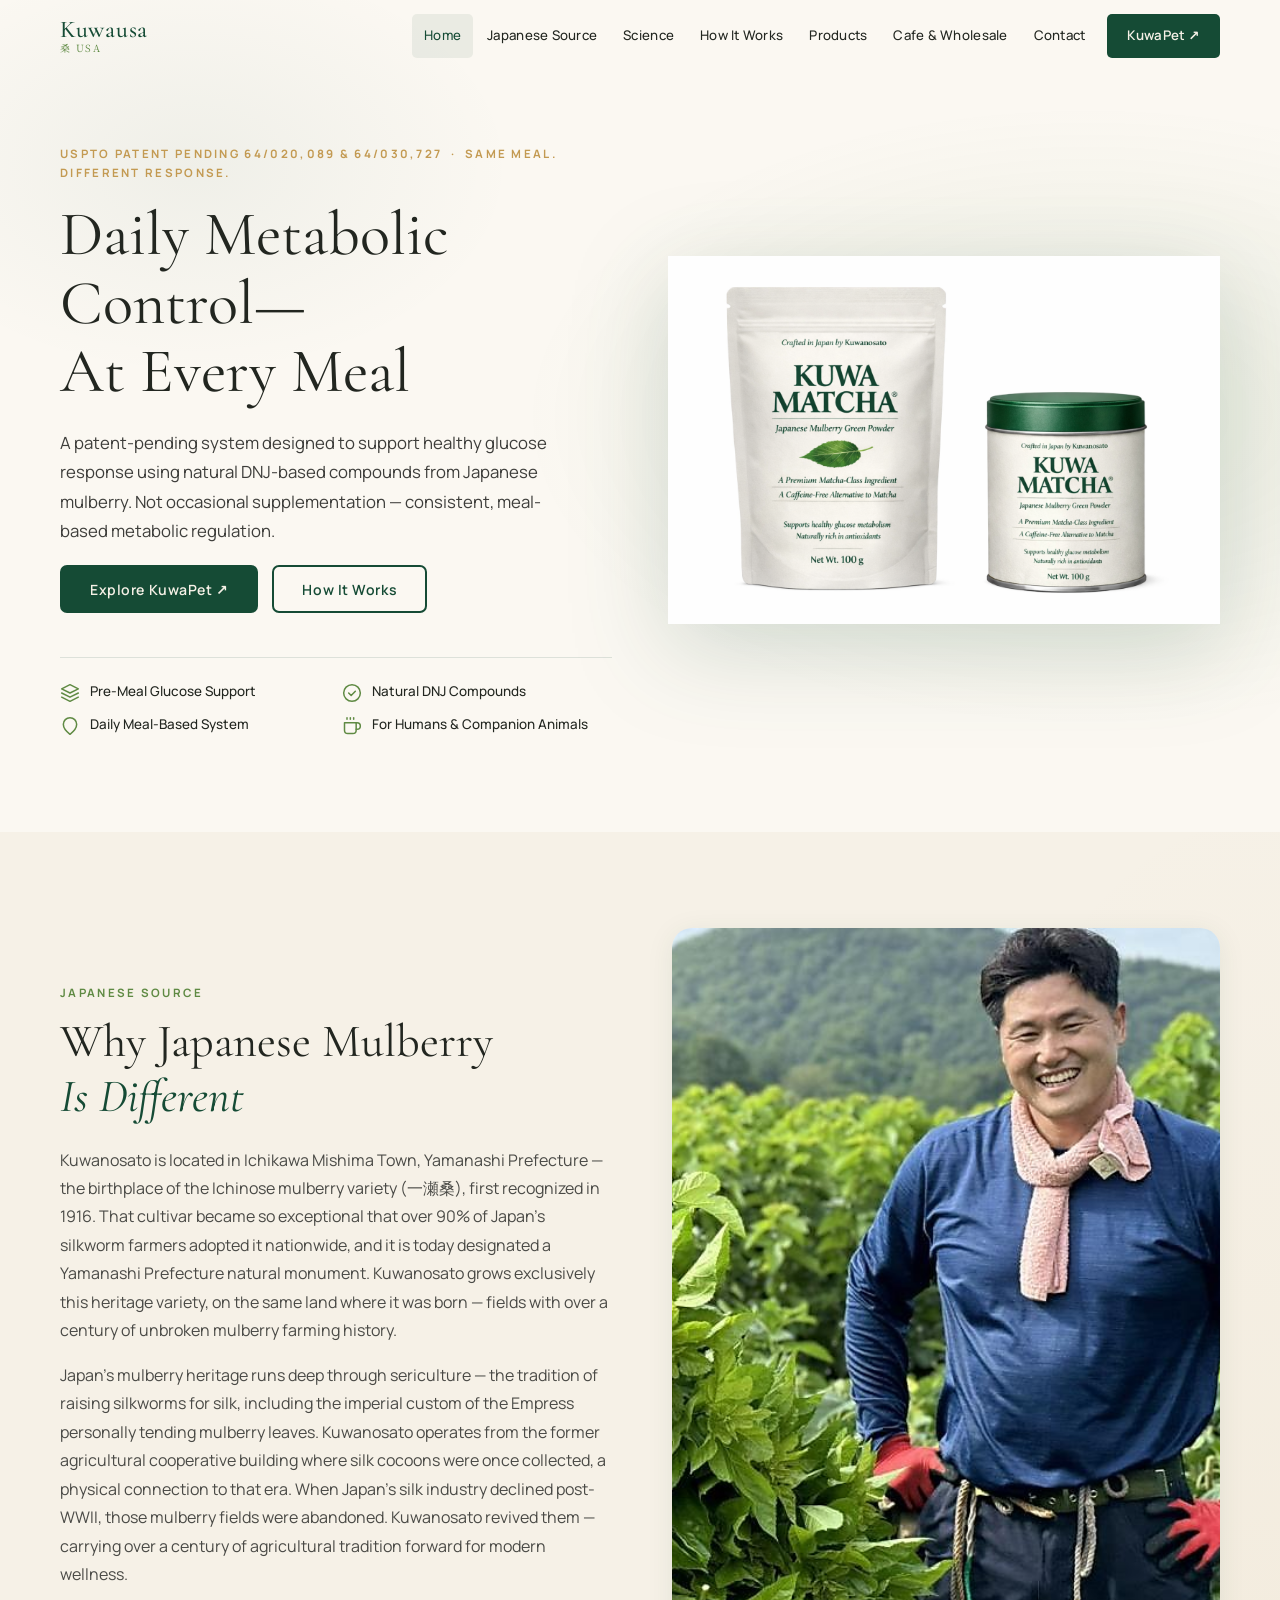
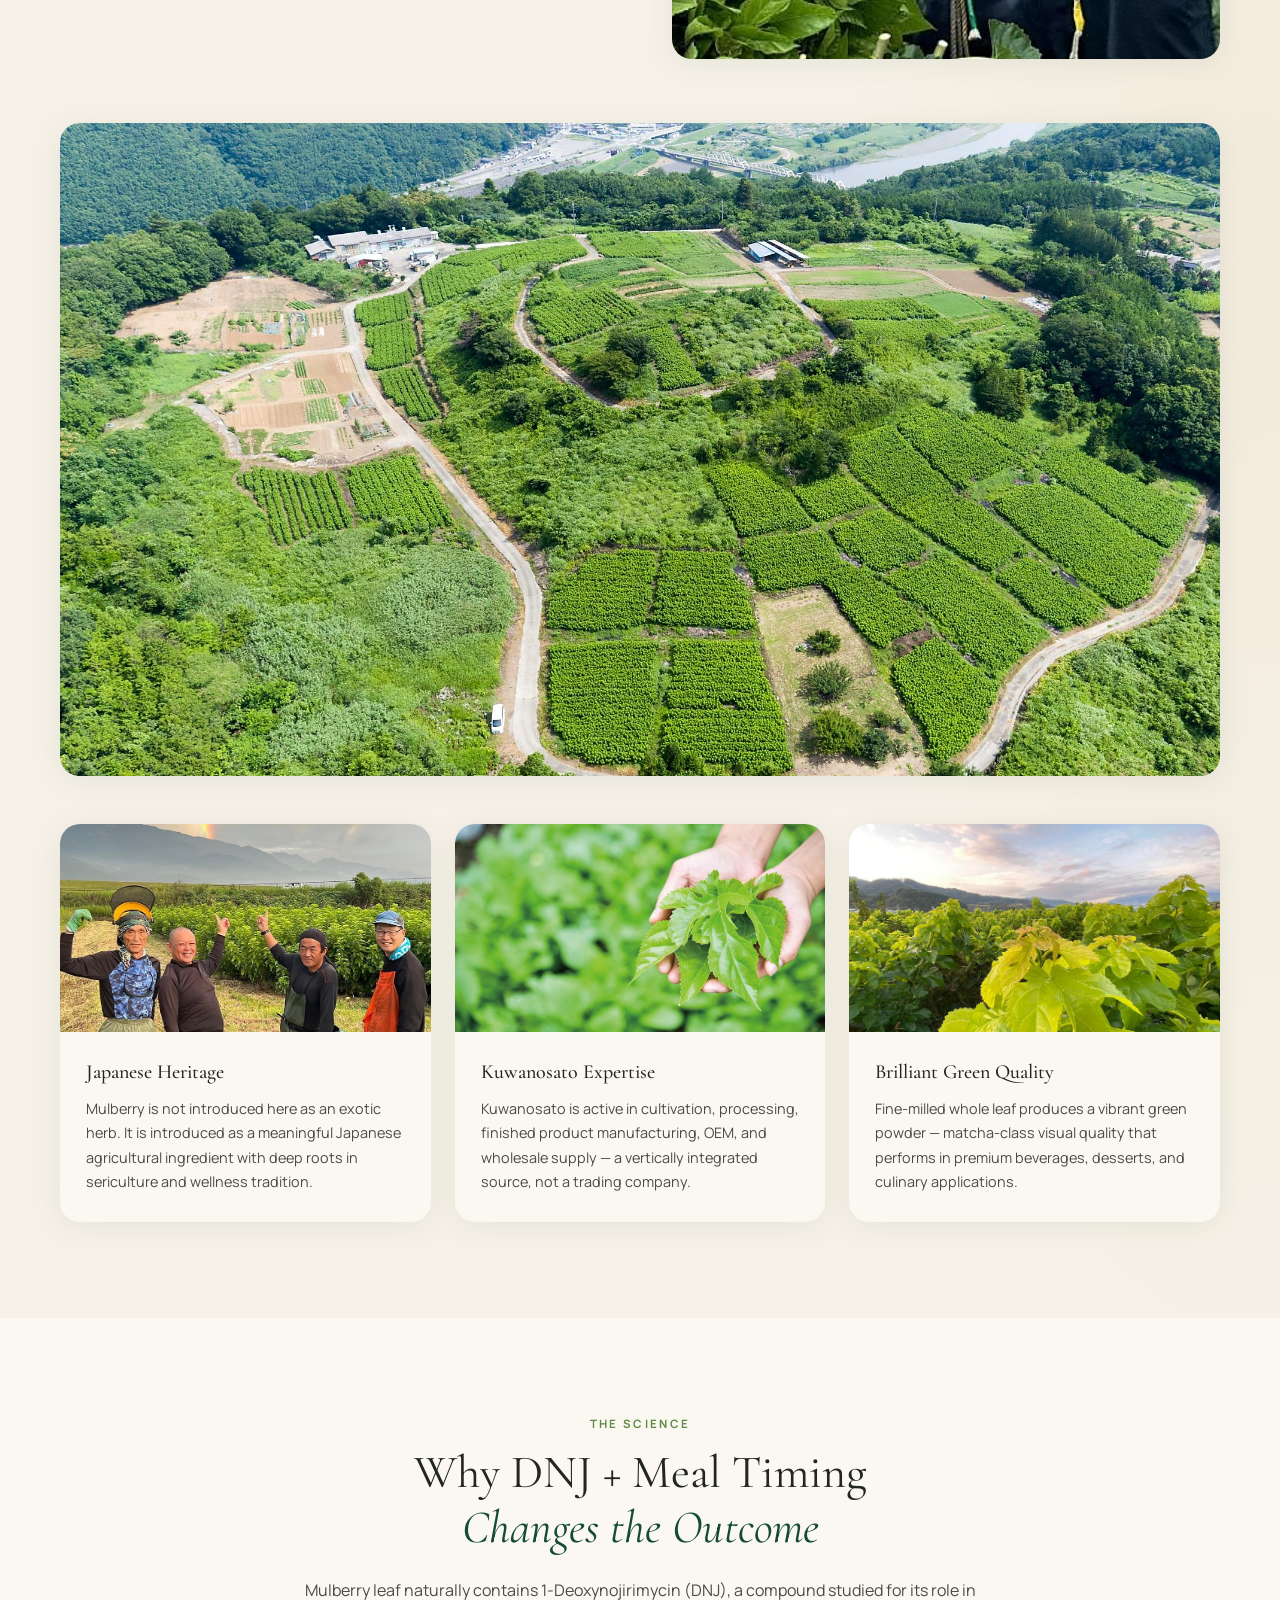
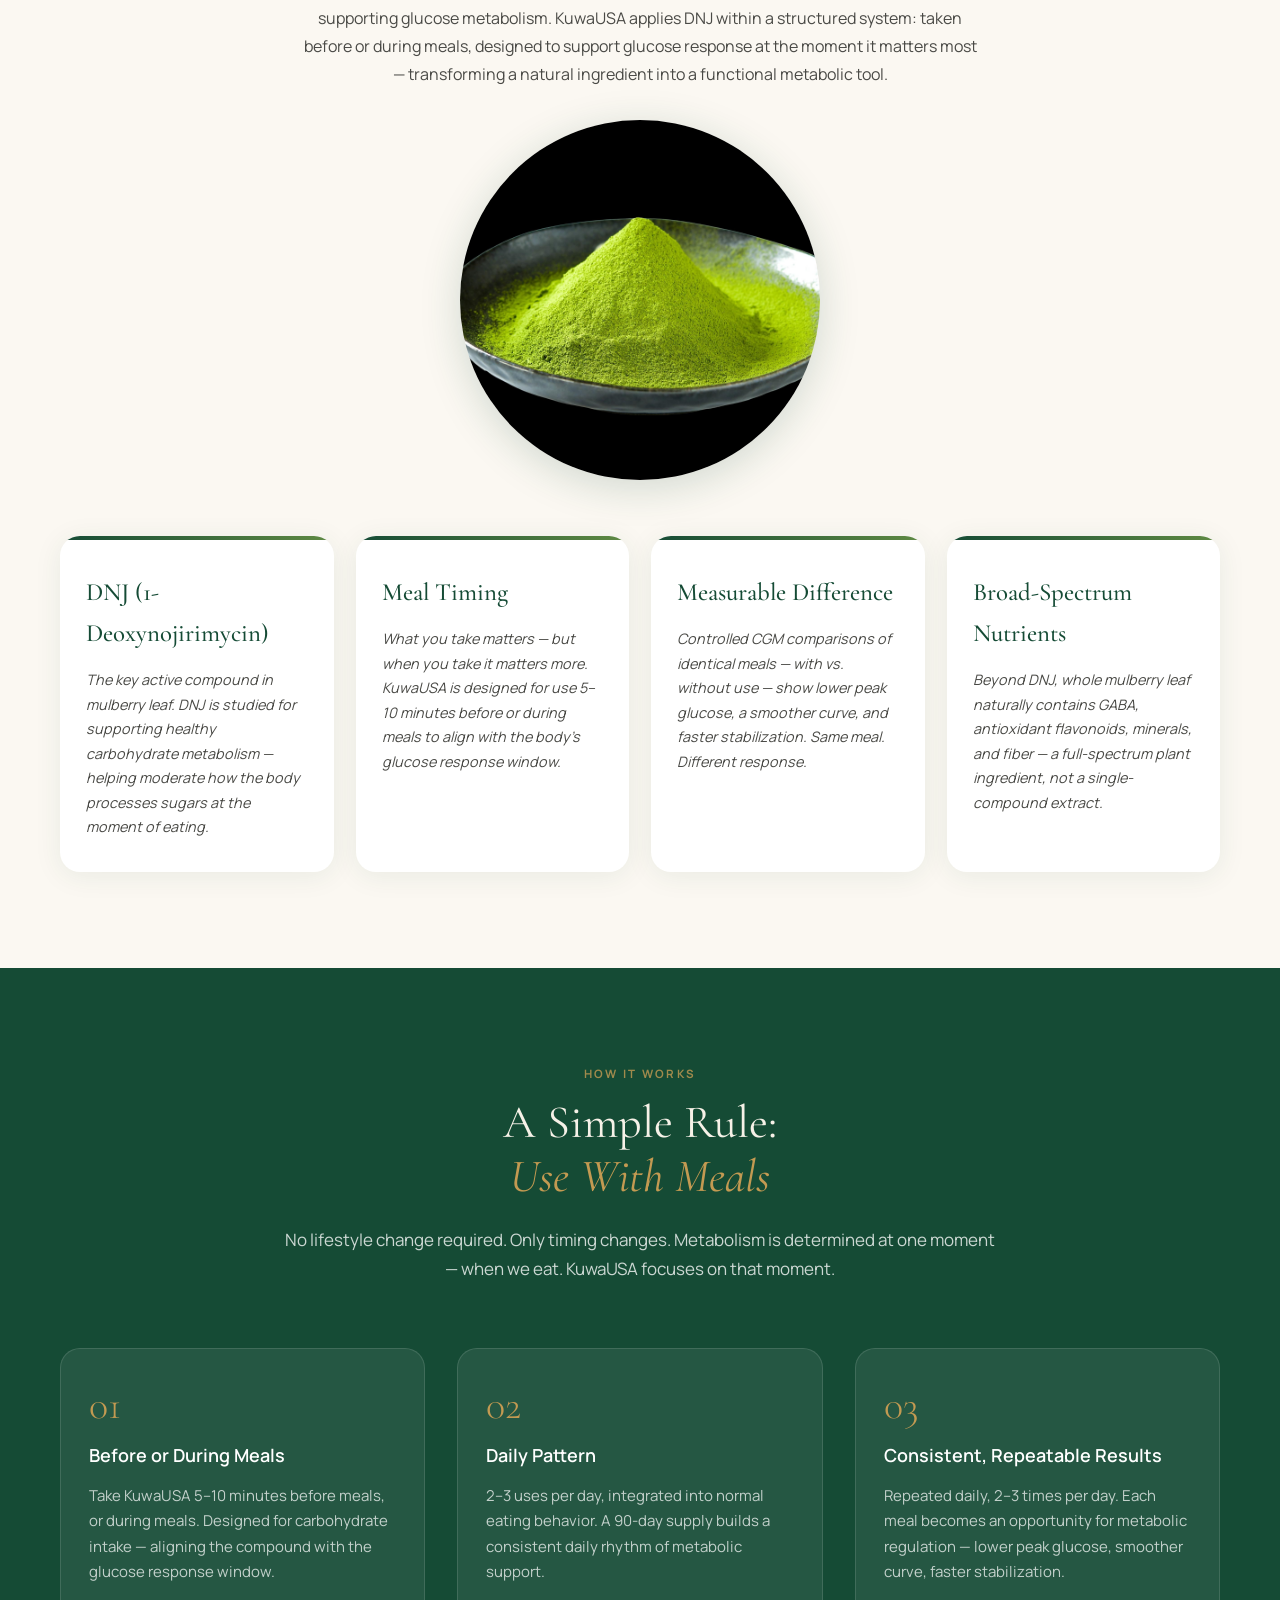
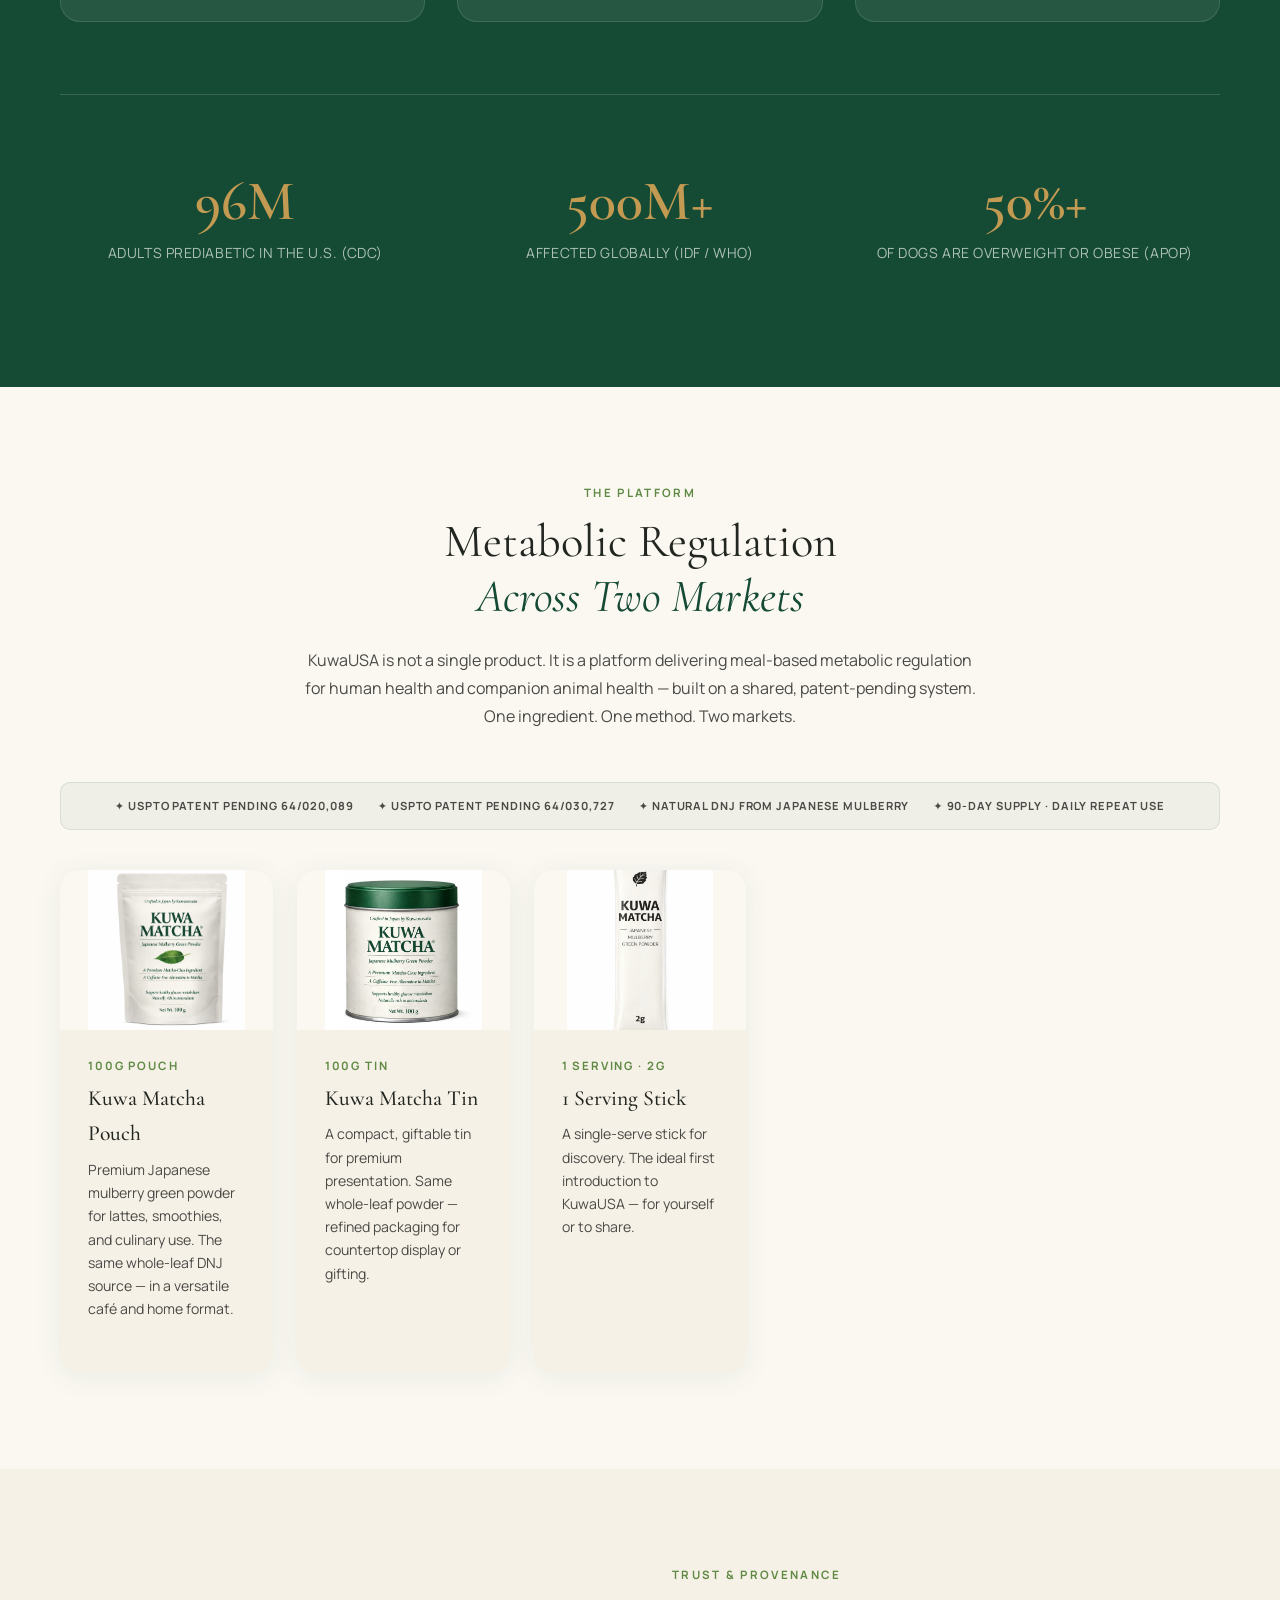
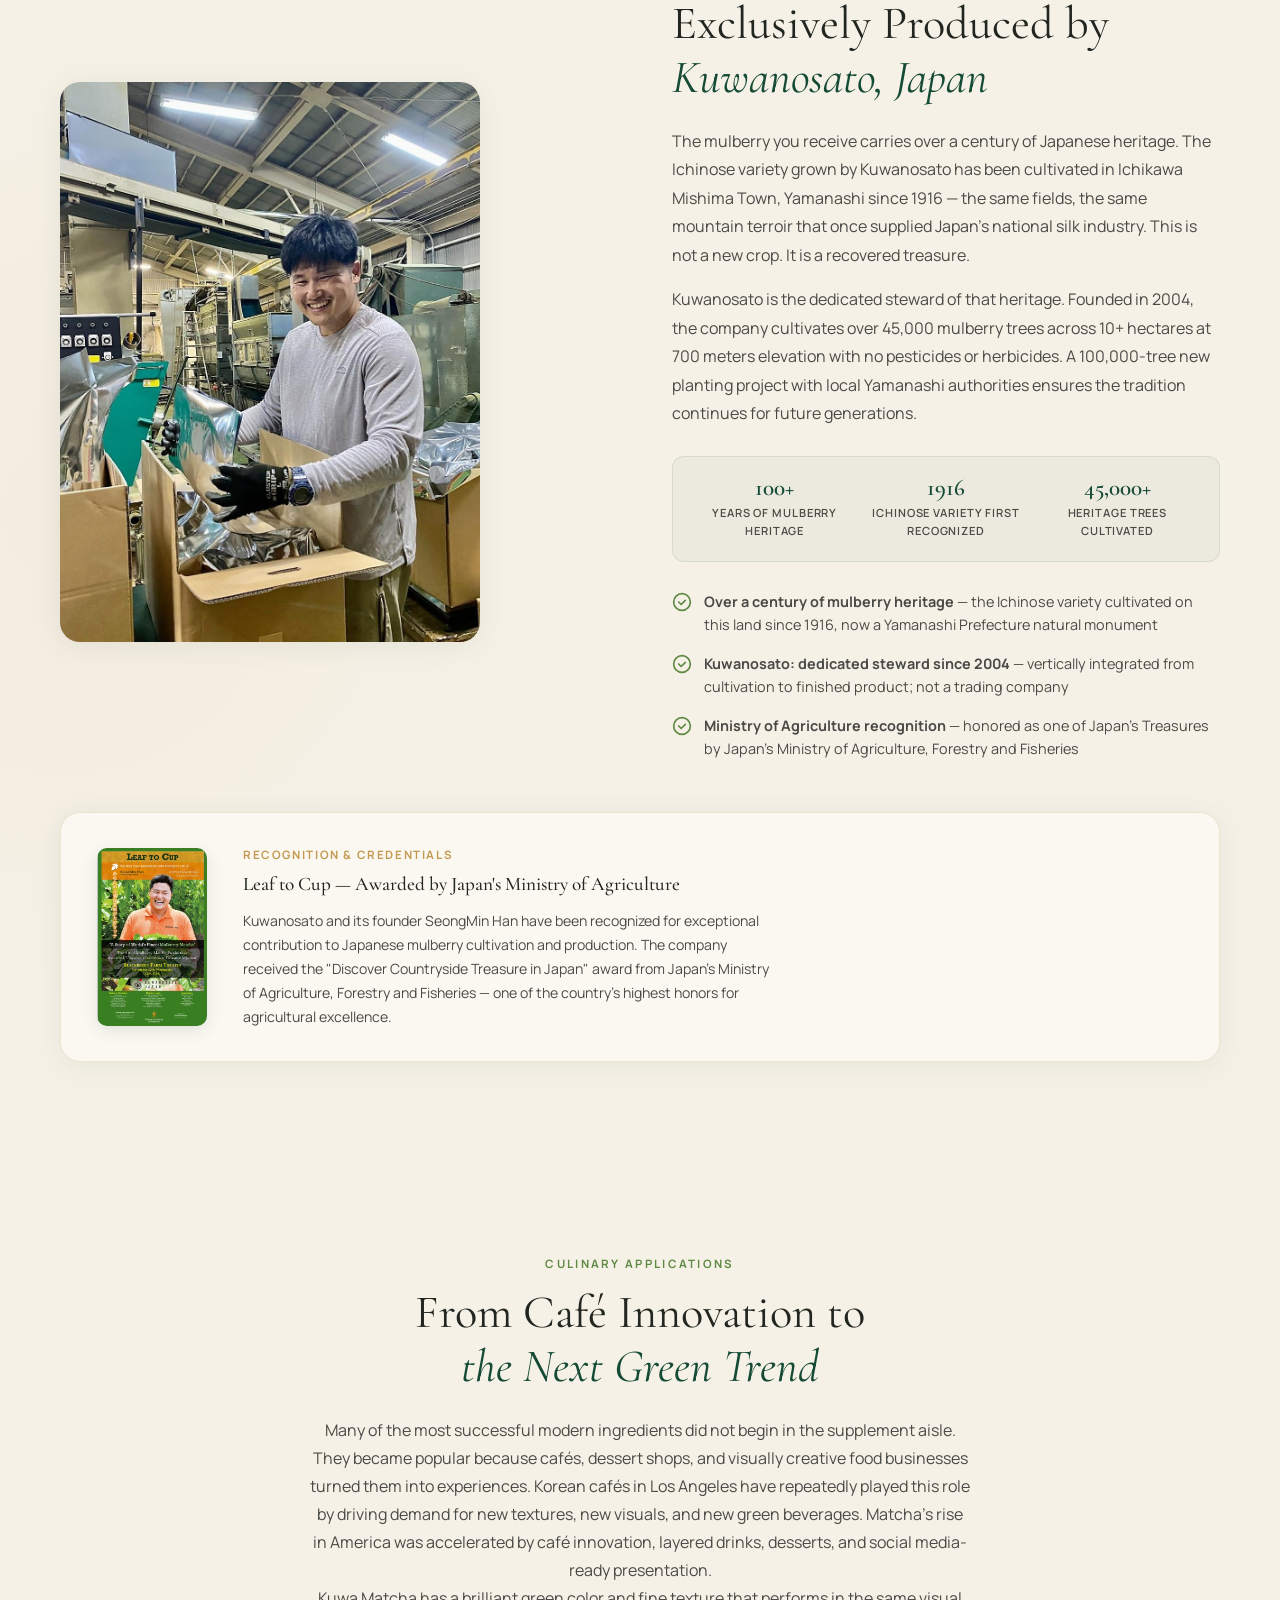
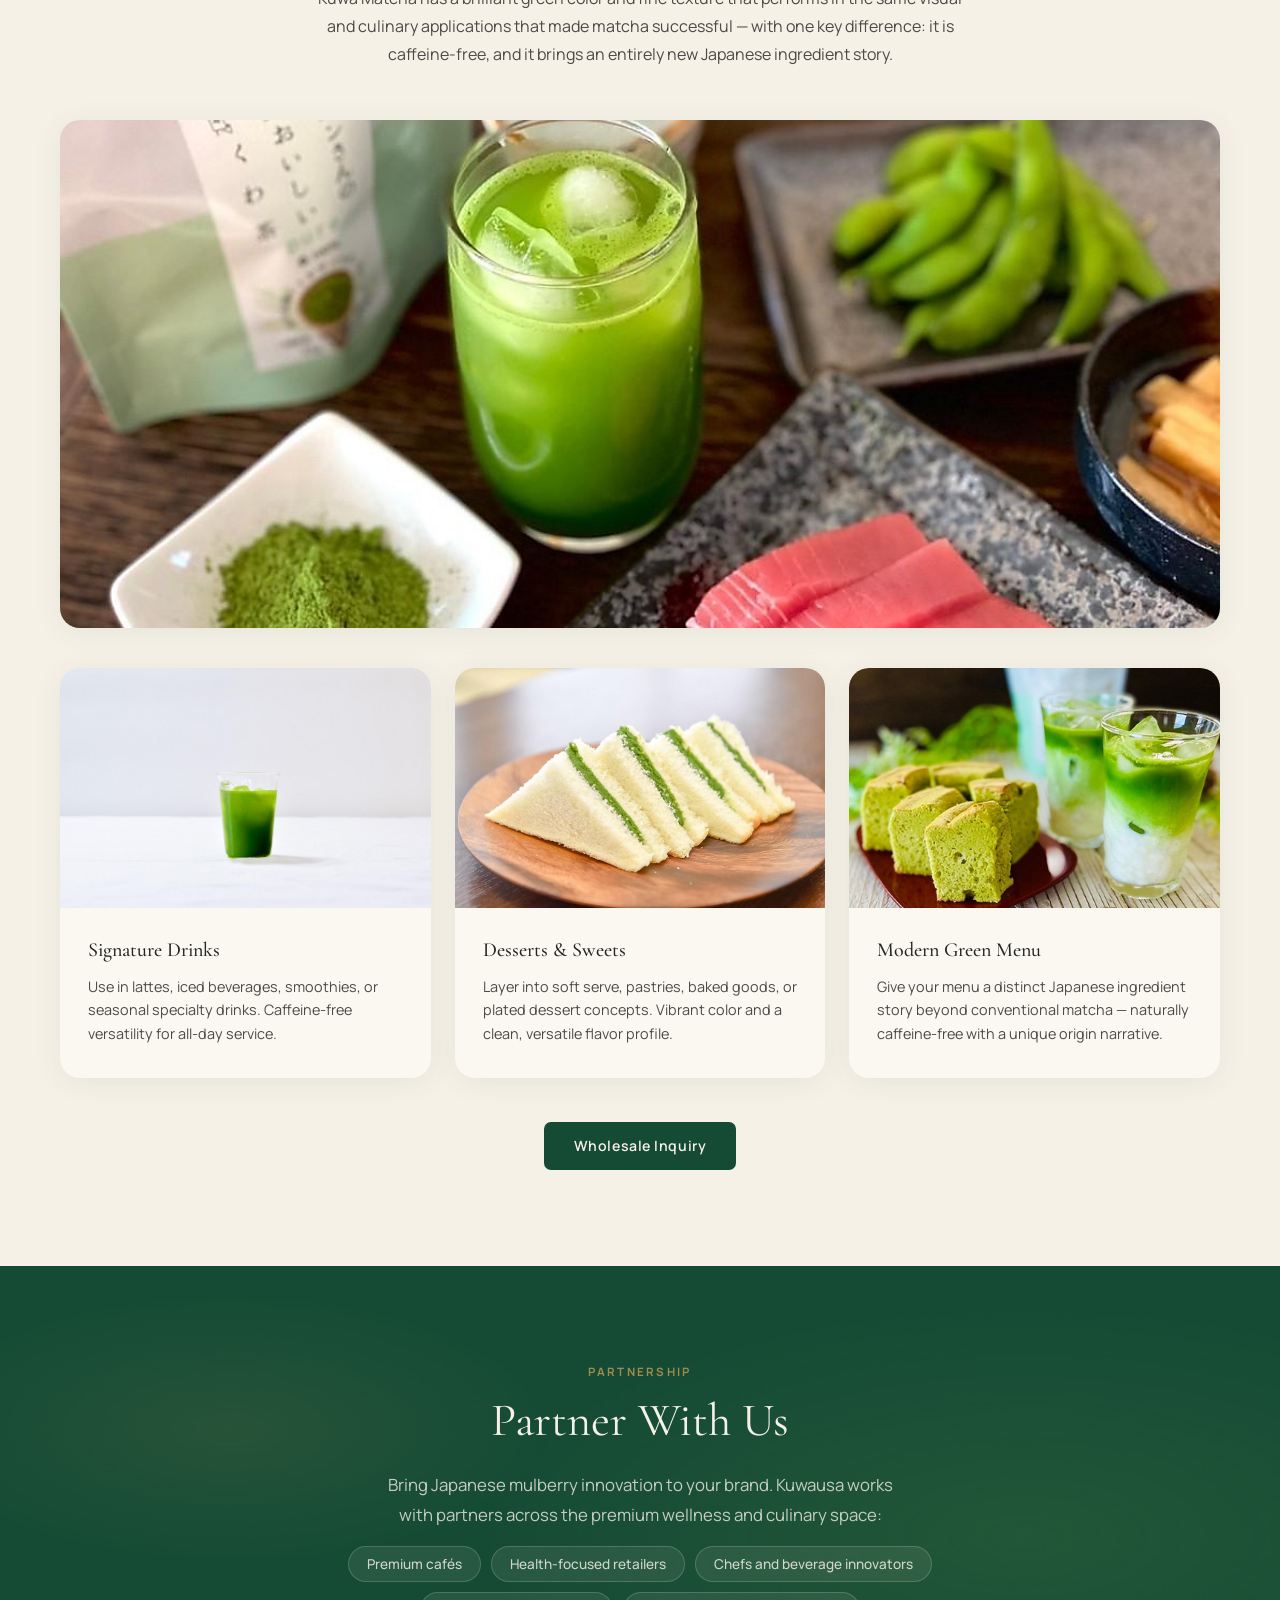
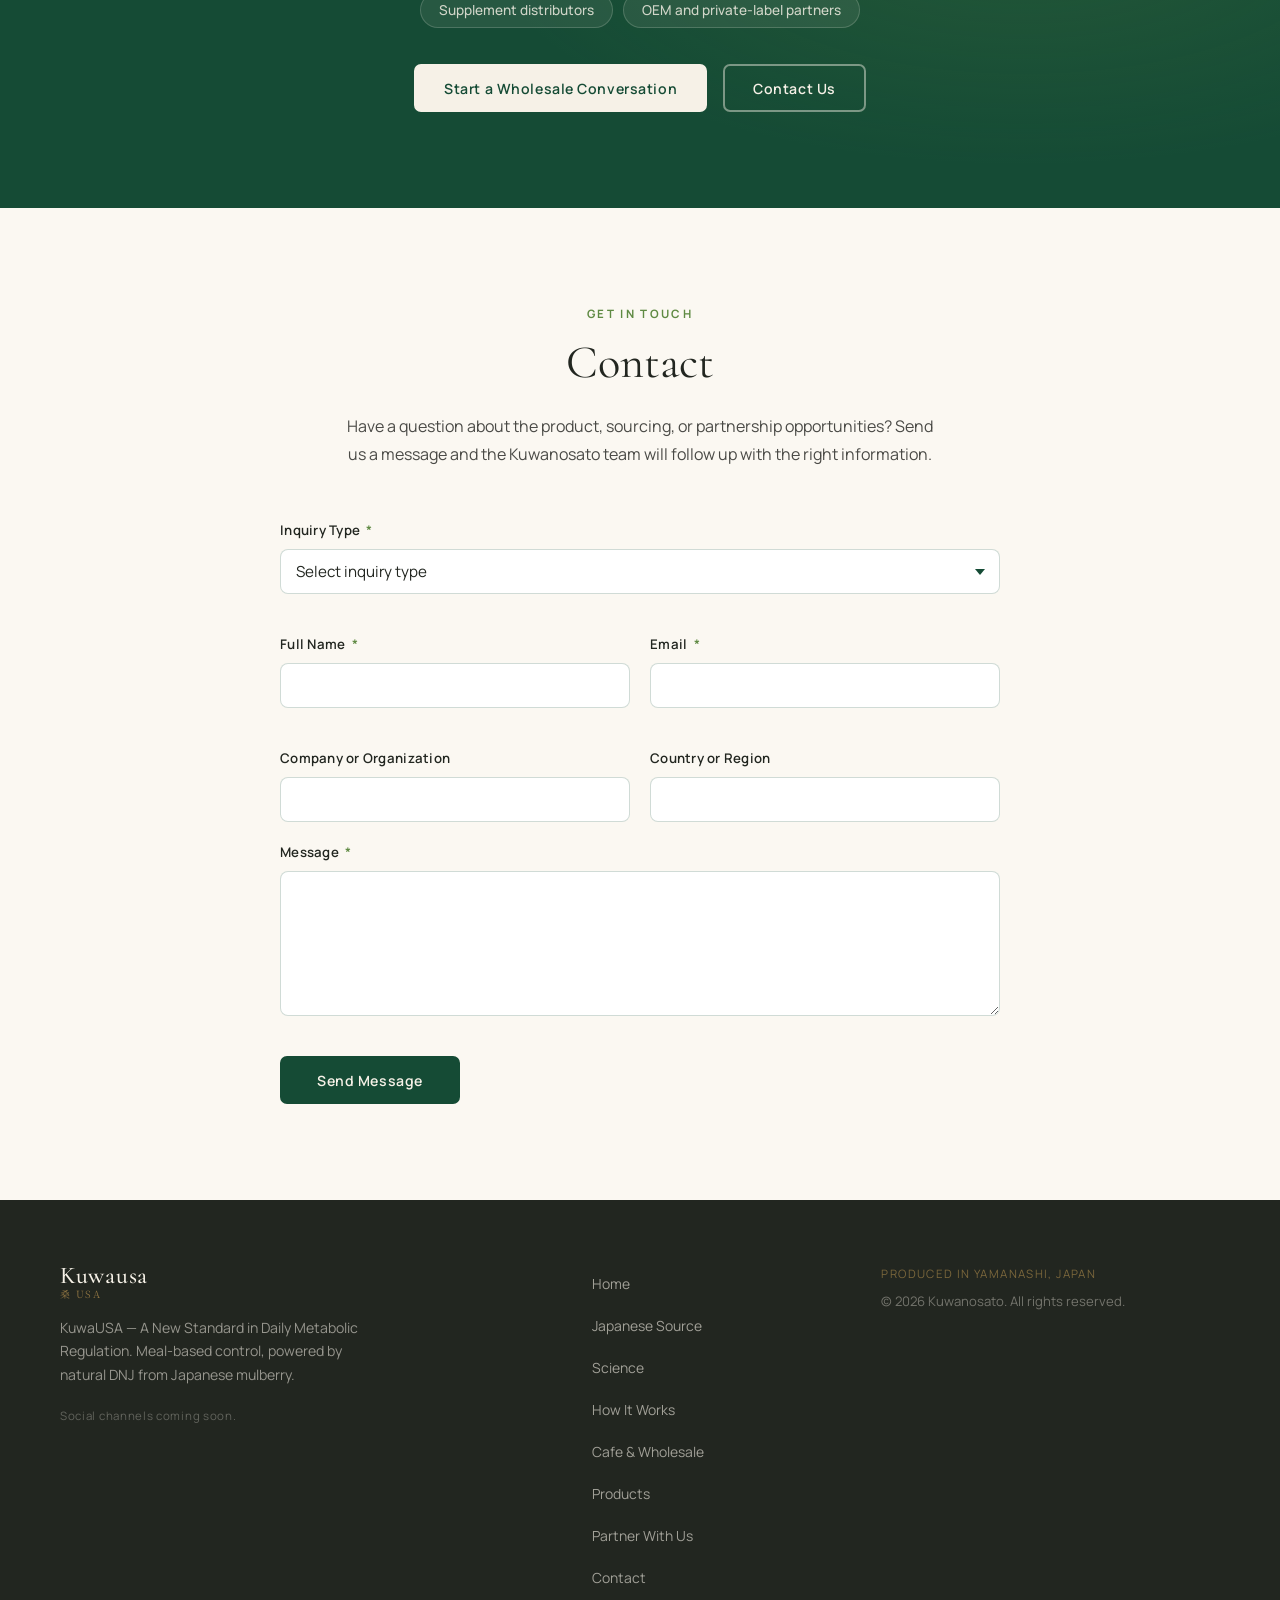
==== commit 18d1c823: "Add files via upload" ====
--- a/index.html
+++ b/index.html
@@ -57,7 +57,7 @@
         <li><a href="#products"       class="nav-link">Products</a></li>
         <li><a href="#cafe-wholesale" class="nav-link">Cafe &amp; Wholesale</a></li>
         <li><a href="#contact"        class="nav-link">Contact</a></li>
-        <li><a href="supplement.html" class="nav-link nav-shop" id="nav-shop-btn">Supplements ↗</a></li>
+        <li><a href="https://kuwapet.com" class="nav-link nav-shop" target="_blank" rel="noopener noreferrer">KuwaPet ↗</a></li>
       </ul>
 
     </nav>
@@ -84,7 +84,7 @@
               — consistent, meal-based metabolic regulation.
             </p>
             <div class="hero-ctas">
-              <a href="#products" class="btn btn-primary shop-link" id="hero-shop-cta">Explore KuwaPet</a>
+              <a href="https://kuwapet.com" class="btn btn-primary" target="_blank" rel="noopener noreferrer">Explore KuwaPet ↗</a>
               <a href="#method" class="btn btn-secondary">How It Works</a>
             </div>
             <ul class="hero-benefits" aria-label="Key product benefits">
@@ -341,40 +341,6 @@
 
         <div class="products-grid">
 
-          <article class="product-card reveal-card product-card--featured" aria-labelledby="product-kuwapet-name">
-            <div class="product-image-wrap">
-              <img
-                src="images/kuwanosato-item-capsules-60.png"
-                alt="KuwaPet — Daily metabolic support powder for dogs, 200g, 90–120 day supply"
-                class="product-img"
-                loading="lazy"
-                width="768" height="1024"
-              >
-            </div>
-            <div class="product-info">
-              <p class="product-tag product-tag--launch">Launching First</p>
-              <h3 id="product-kuwapet-name" class="product-name">KuwaPet</h3>
-              <p class="product-desc">Daily metabolic support for dogs — designed to integrate seamlessly with feeding routines. 200g–300g powder. Weight-based dosing. 90–120 day supply. $79–$120 retail.</p>
-            </div>
-          </article>
-
-          <article class="product-card reveal-card product-card--featured" aria-labelledby="product-kuwahuman-name">
-            <div class="product-image-wrap">
-              <img
-                src="images/kuwanosato-item-capsules-120.png"
-                alt="KuwaHuman — Daily metabolic support powder for humans, 200g, ~90 day supply"
-                class="product-img"
-                loading="lazy"
-                width="768" height="1024"
-              >
-            </div>
-            <div class="product-info">
-              <p class="product-tag product-tag--coming">Coming Soon</p>
-              <h3 id="product-kuwahuman-name" class="product-name">KuwaHuman</h3>
-              <p class="product-desc">A structured daily system for supporting metabolic balance in humans. 200g powder. 3g per meal, 2–3 meals per day. ~90 day supply. $59–$69 retail.</p>
-            </div>
-          </article>
-
           <article class="product-card reveal-card" aria-labelledby="product-pouch-name">
             <div class="product-image-wrap">
               <img
